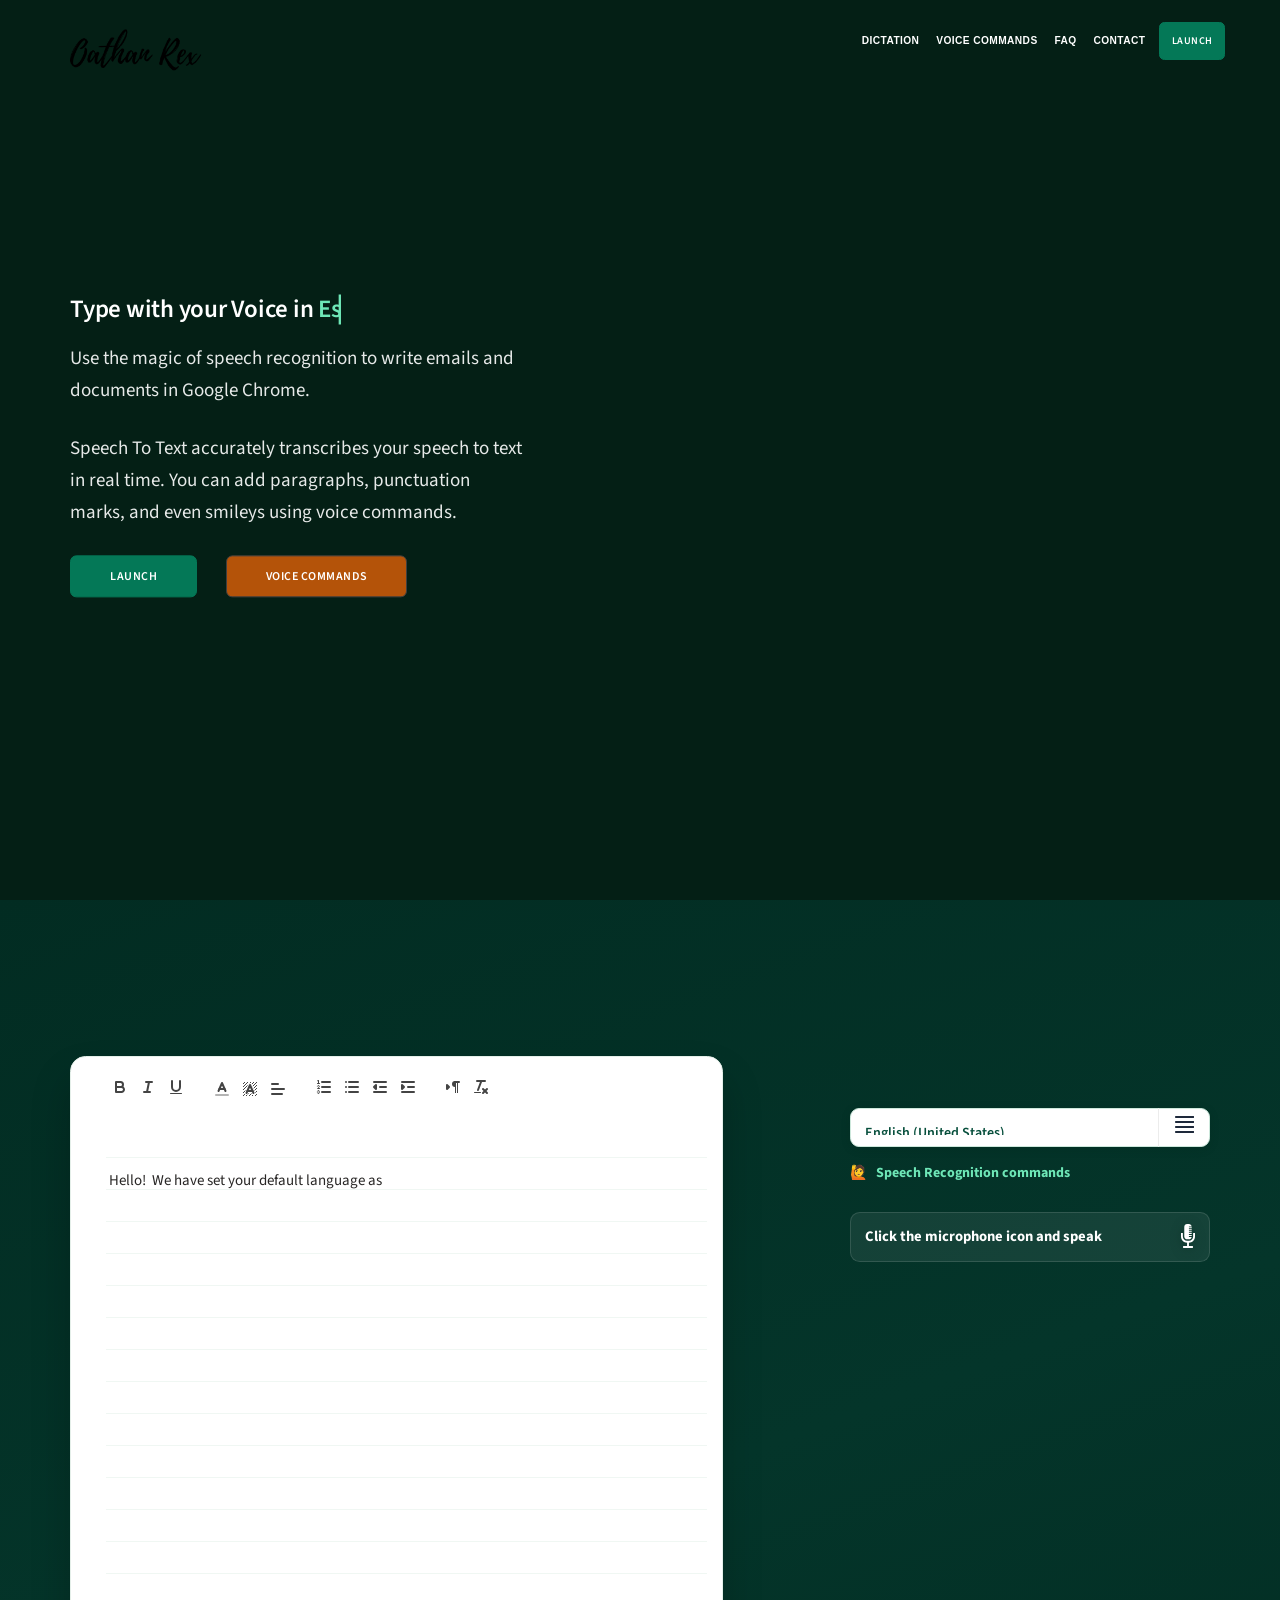
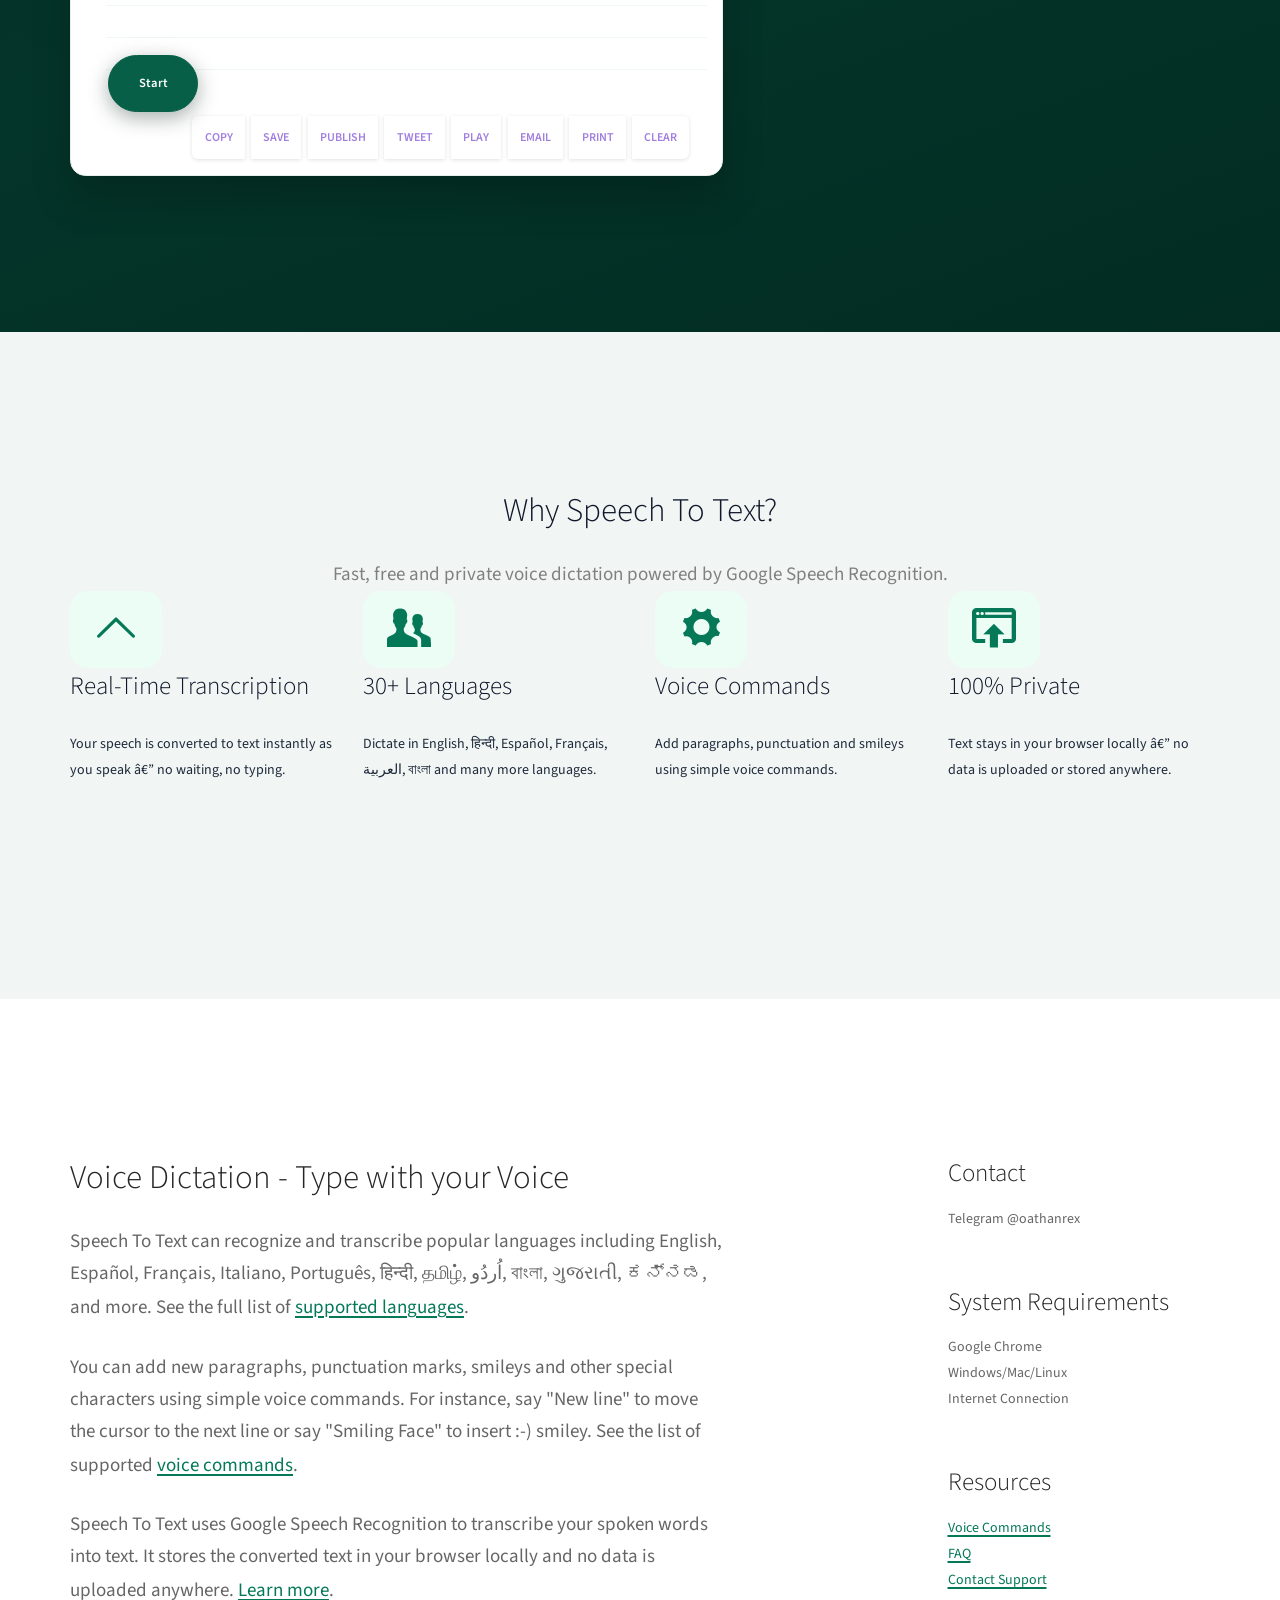
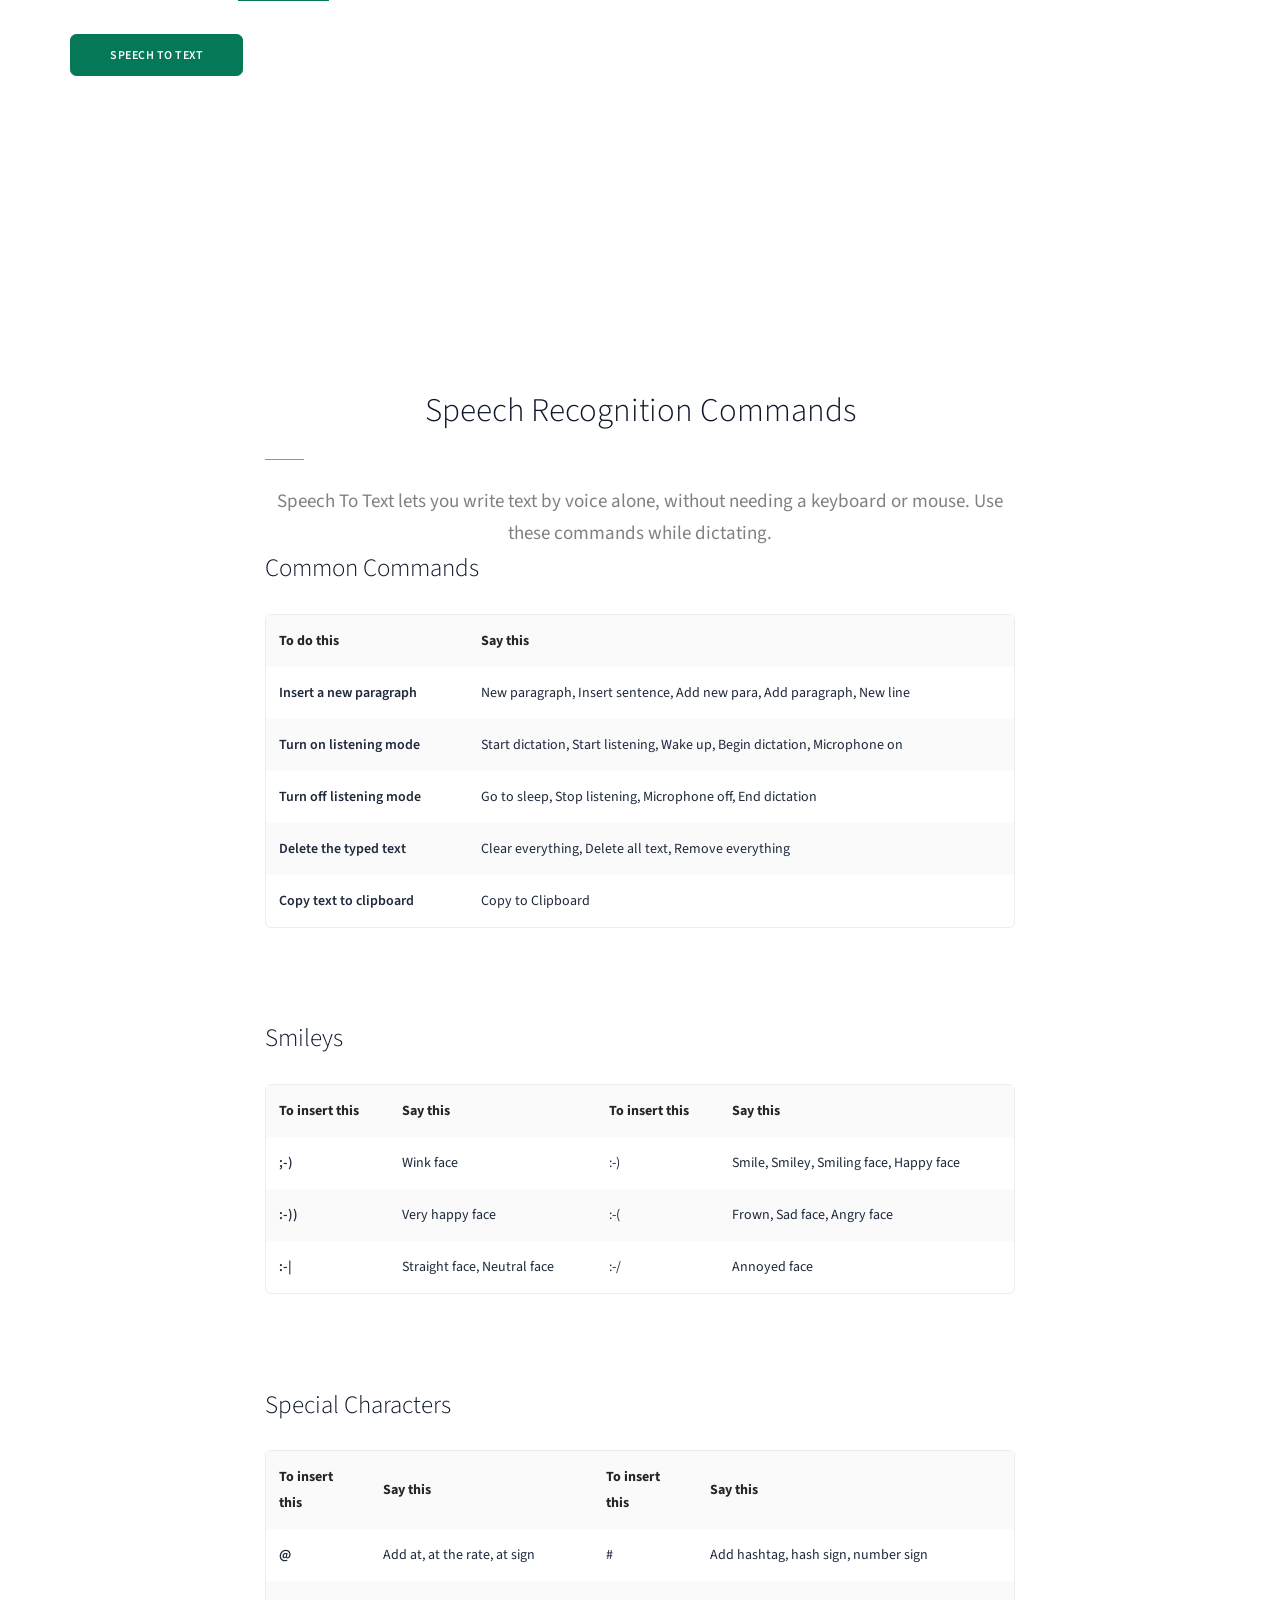
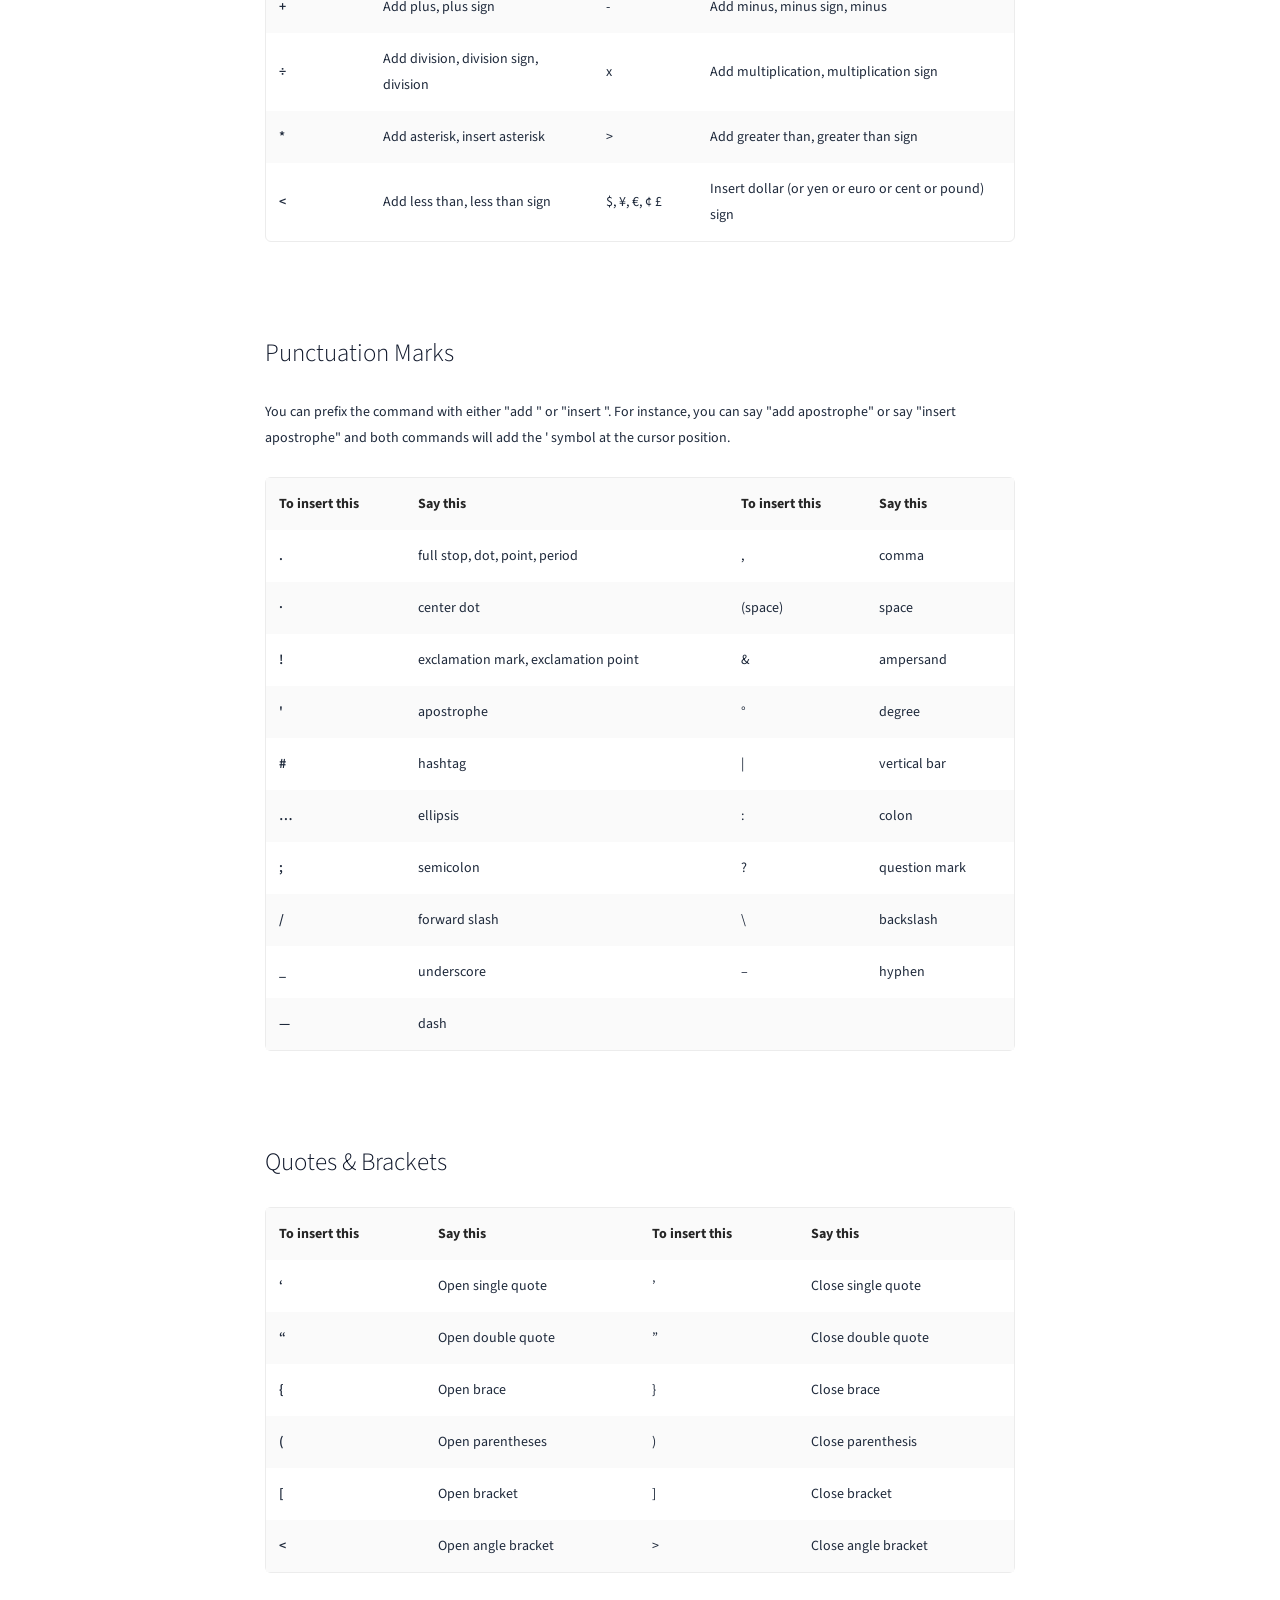
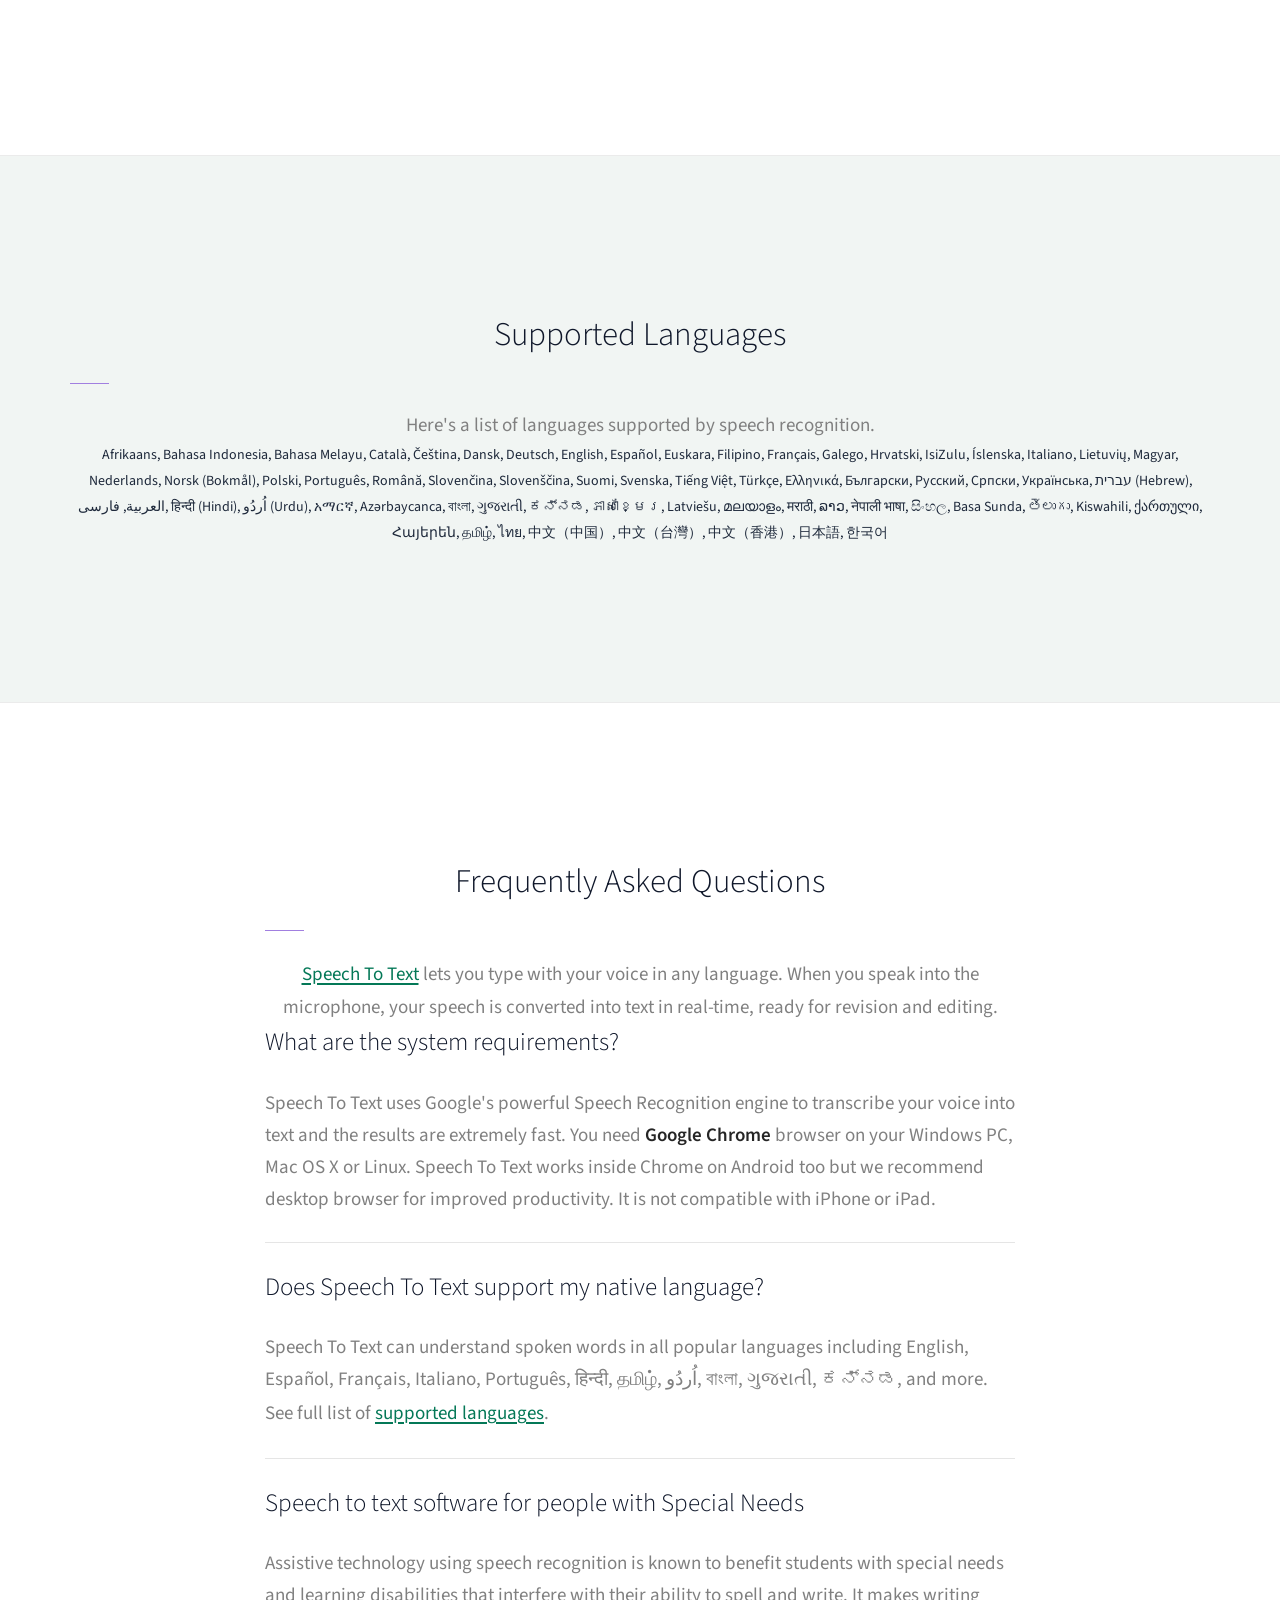
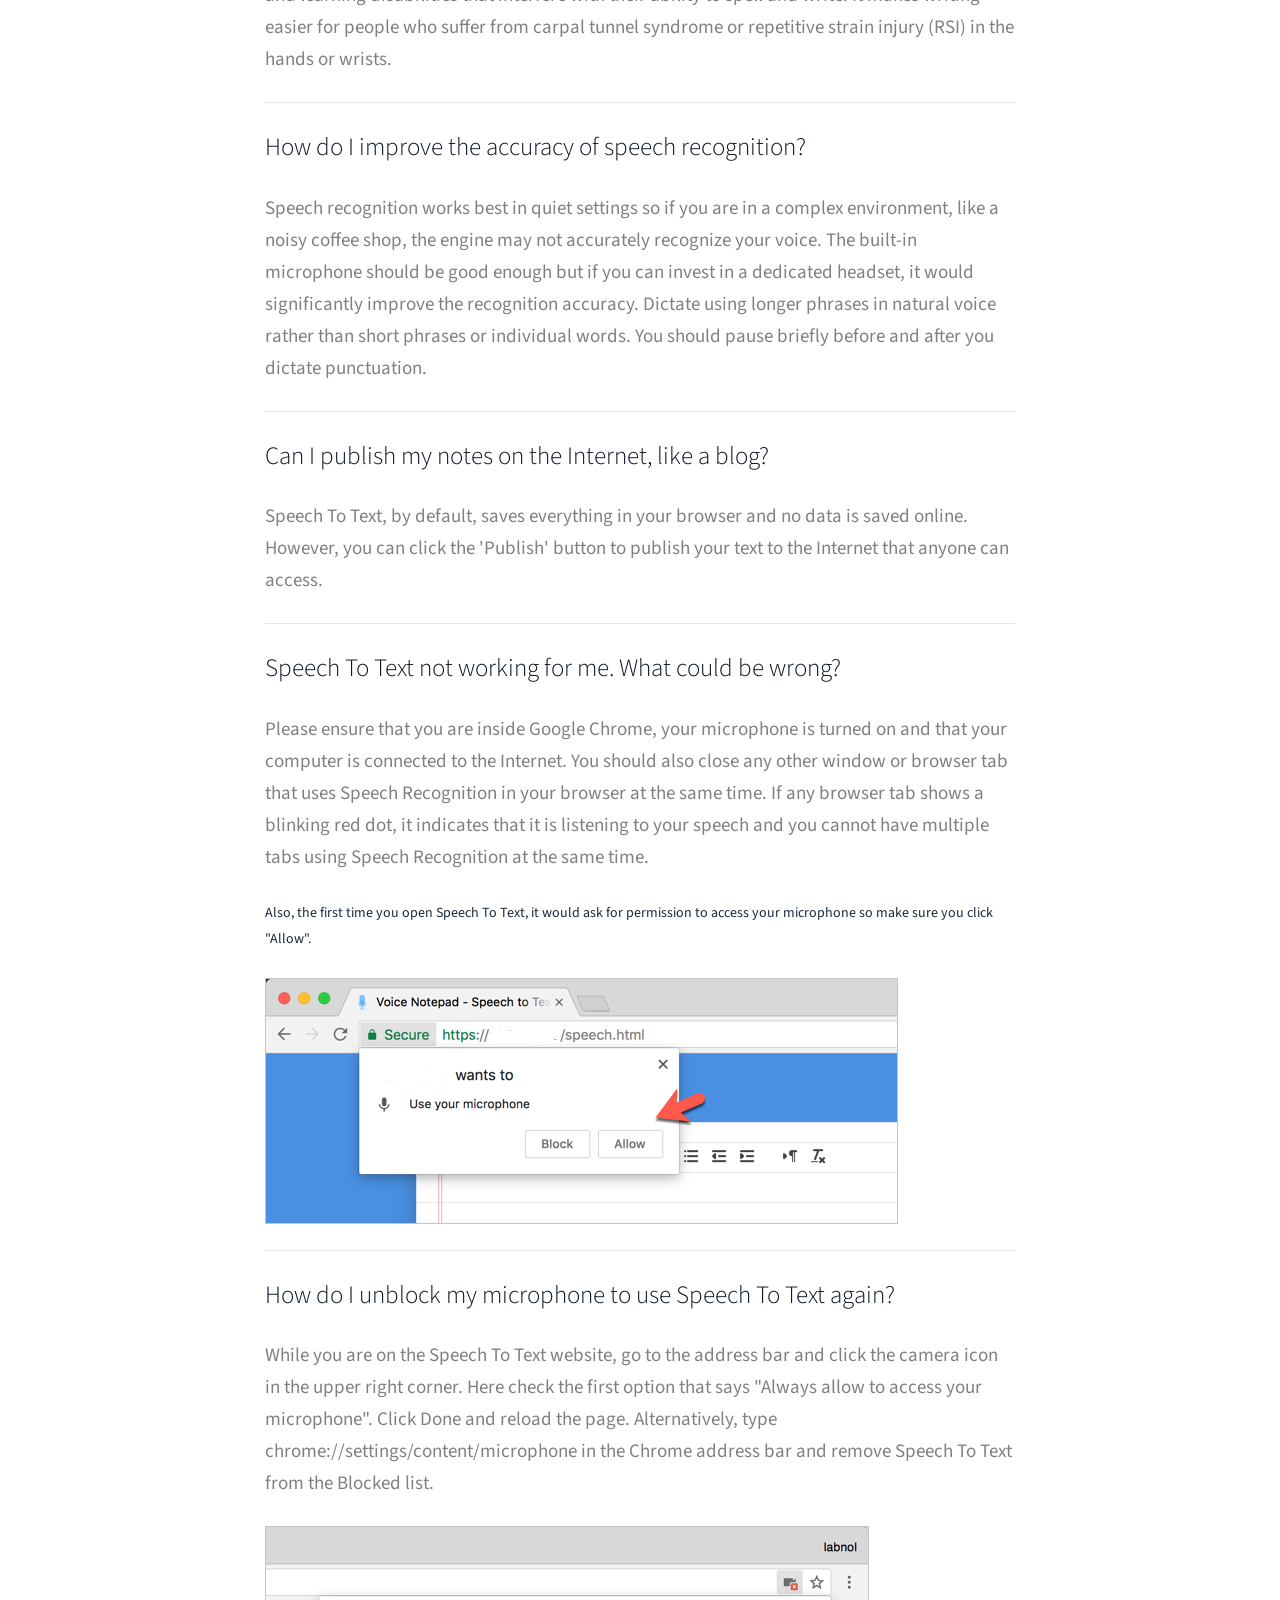
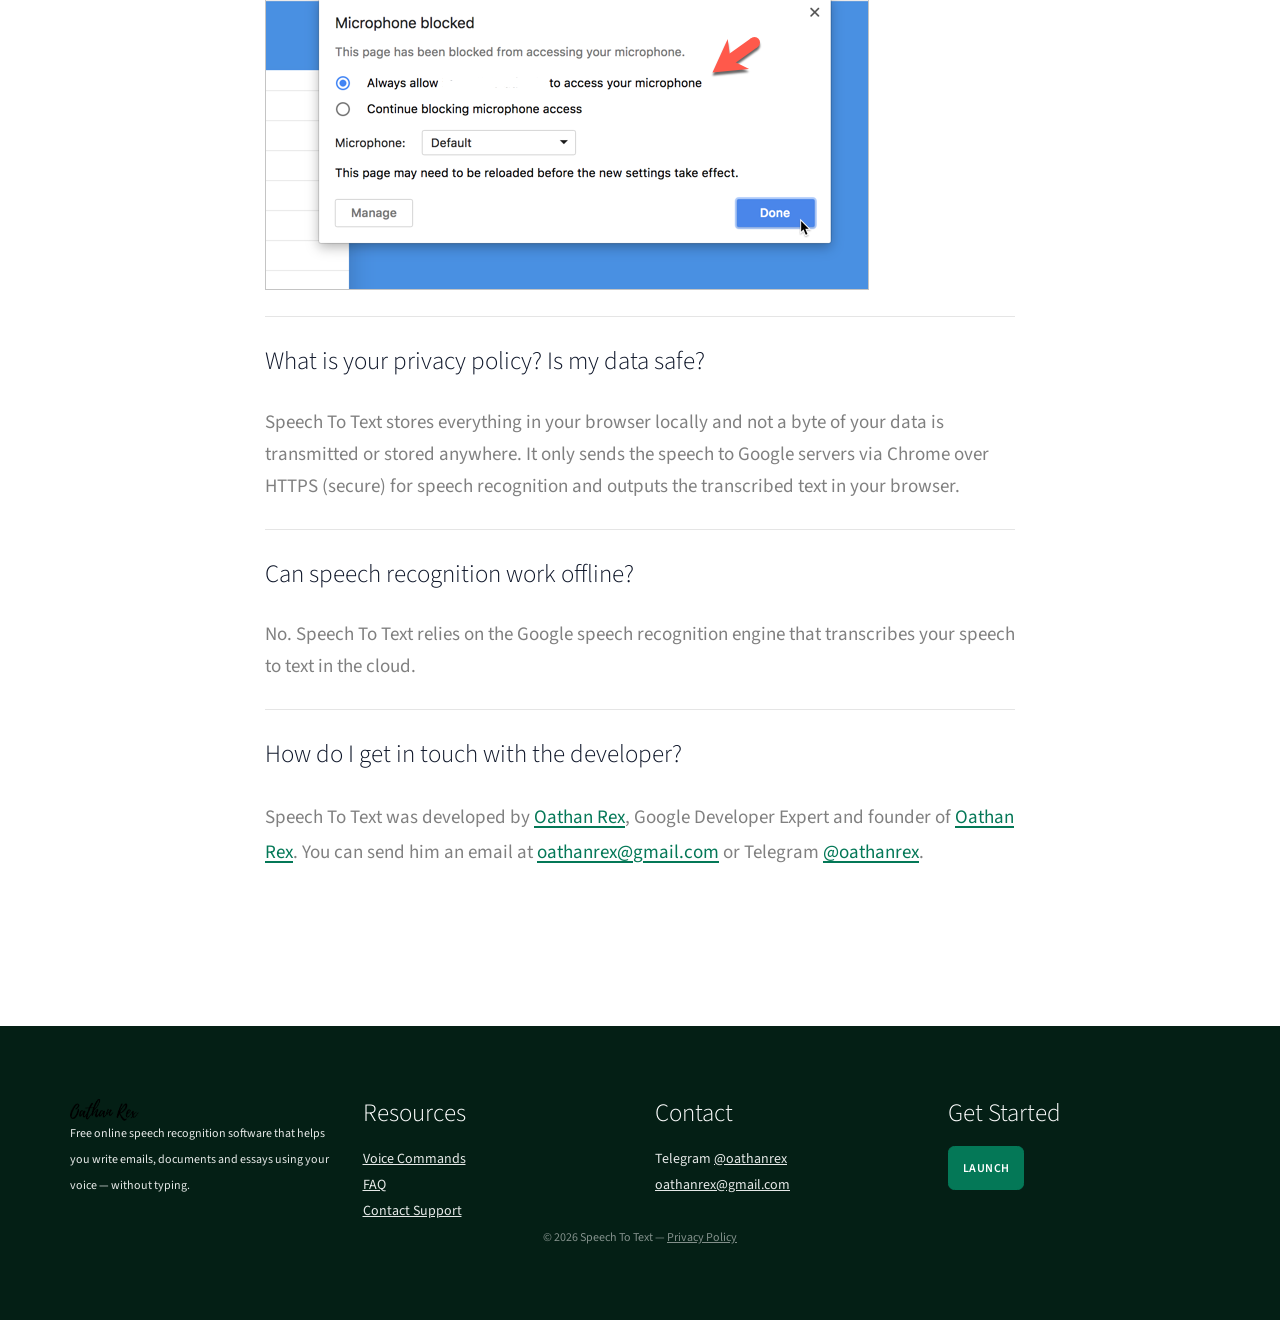
==== index.html @ 2b0fb1ea "Initial release: Voice Dictation - Speech to Text web app SEO-ready and Google AdSense friendly sing" ====
<!DOCTYPE html>
<html lang="en">
<head>
    <title>Voice Dictation - Online Speech Recognition</title>
    <meta name="description" content="Speech to Text is a free online speech recognition software that will help you write emails, documents and essays using your voice narration and without typing.">
    <meta charset="utf-8">
    <meta name="viewport" content="width=device-width,initial-scale=1">
    <meta property="og:url" content="index.html">
    <meta property="og:image" content="images/languages.jpg">
    <meta property="og:type" content="website">
    <meta name="twitter:image" content="images/languages.jpg">
    <meta name="twitter:url" content="index.html">
    <meta name="twitter:title" content="Voice Dictation - Type with your voice using Google Speech Recognition">
    <meta name="twitter:creator" content="@oathanrex">
    <meta name="robots" content="index, follow">
    <meta name="googlebot" content="index, follow">
    <meta property="og:site_name" content="Voice Dictation - Online Speech Recognition">
    <meta property="og:locale" content="en_US">
    <link rel="preconnect" href="https://fonts.googleapis.com">
    <link rel="preconnect" href="https://fonts.gstatic.com" crossorigin>
    <link rel="apple-touch-icon" sizes="57x57" href="apple-icon-57x57.png">
    <link rel="apple-touch-icon" sizes="60x60" href="apple-icon-60x60.png">
    <link rel="apple-touch-icon" sizes="72x72" href="apple-icon-72x72.png">
    <link rel="apple-touch-icon" sizes="76x76" href="apple-icon-76x76.png">
    <link rel="apple-touch-icon" sizes="114x114" href="apple-icon-114x114.png">
    <link rel="apple-touch-icon" sizes="120x120" href="apple-icon-120x120.png">
    <link rel="apple-touch-icon" sizes="144x144" href="apple-icon-144x144.png">
    <link rel="apple-touch-icon" sizes="152x152" href="apple-icon-152x152.png">
    <link rel="apple-touch-icon" sizes="180x180" href="apple-icon-180x180.png">
    <link rel="icon" type="image/png" sizes="192x192" href="android-icon-192x192.png">
    <link rel="icon" type="image/png" sizes="32x32" href="favicon-32x32.png">
    <link rel="icon" type="image/png" sizes="96x96" href="favicon-96x96.png">
    <link rel="icon" type="image/png" sizes="16x16" href="favicon-16x16.png">
    <link rel="manifest" href="manifest.json">
    <meta name="msapplication-TileColor" content="#047857">
    <meta name="msapplication-TileImage" content="ms-icon-144x144.png">
    <link rel="canonical" href="index.html">
    <script type="application/ld+json">
    {
      "@context": "https://schema.org",
      "@type": "WebApplication",
      "name": "Voice Dictation - Online Speech Recognition",
      "url": "https://YOUR-USERNAME.github.io/speech-to-text/",
      "description": "Free online speech recognition and voice typing tool that transcribes your speech to text in real time using Google Speech Recognition in Chrome.",
      "applicationCategory": "UtilitiesApplication",
      "operatingSystem": "Windows, macOS, Linux, Android",
      "browserRequirements": "Requires Google Chrome",
      "inLanguage": "en",
      "offers": { "@type": "Offer", "price": "0", "priceCurrency": "USD" },
      "featureList": "Speech to text, voice typing, dictation, punctuation by voice, 60+ languages, text to speech, publish notes, export to file",
      "author": { "@type": "Person", "name": "Oathan Rex" }
    }
    </script>
    <style>
        @-webkit-keyframes spin{0%{-webkit-transform:rotate(0deg);-ms-transform:rotate(0deg);transform:rotate(0deg)}to{-webkit-transform:rotate(360deg);-ms-transform:rotate(360deg);transform:rotate(360deg)}}@keyframes spin{0%{-webkit-transform:rotate(0deg);-ms-transform:rotate(0deg);transform:rotate(0deg)}to{-webkit-transform:rotate(360deg);-ms-transform:rotate(360deg);transform:rotate(360deg)}}#wait-wrapper{position:fixed;top:0;left:0;width:100%;height:100%;z-index:1000}#wait,#wait:after,#wait:before{border-radius:50%;border:3px solid transparent}#wait{display:block;width:150px;height:150px;margin:-75px 0 0 -75px;z-index:1001;position:relative;left:50%;top:50%;border-top-color:#047857;-webkit-animation:spin 2s linear infinite;animation:spin 2s linear infinite}#wait:after,#wait:before{content:"";position:absolute;top:5px;left:5px;right:5px;bottom:5px;border-top-color:#34D399;-webkit-animation:spin 3s linear infinite;animation:spin 3s linear infinite}#wait:after{top:15px;left:15px;right:15px;bottom:15px;border-top-color:#B45309;-webkit-animation:spin 1.5s linear infinite;animation:spin 1.5s linear infinite}#wait-wrapper .wait-section{position:fixed;top:0;width:51%;height:100%;background:#222;z-index:1000;-webkit-transform:translateX(0);-ms-transform:translateX(0);transform:translateX(0)}#wait-wrapper .wait-section.section-left{left:0}#wait-wrapper .wait-section.section-right{right:0}.loaded #wait-wrapper .wait-section.section-left,.loaded #wait-wrapper .wait-section.section-right{-webkit-transform:translateX(-100%);-ms-transform:translateX(-100%);transform:translateX(-100%);-webkit-transition:all .7s .3s cubic-bezier(.645,.045,.355,1);transition:all .7s .3s cubic-bezier(.645,.045,.355,1)}.loaded #wait-wrapper .wait-section.section-right{-webkit-transform:translateX(100%);-ms-transform:translateX(100%);transform:translateX(100%)}.loaded #wait{opacity:0;-webkit-transition:all .3s ease-out;transition:all .3s ease-out}.loaded #wait-wrapper{visibility:hidden;-webkit-transition:all .7s 1s ease-out;transition:all .7s 1s ease-out}
    </style>
    <style>
        .bar__module .menu-horizontal li a{font-size:.85em;font-weight:600;text-transform:uppercase;letter-spacing:.04em}
        @media all and (max-width:767px){.bar .row{text-align:center}.bar__module{display:inline-block;float:none}.bar .right{display:block;float:none;text-align:center}}
        .command-table td:first-child{font-weight:600}
    </style>

</head>

<body data-smooth-scroll-offset="77">
    <a class="skip-link" href="#main">Skip to main content</a>
    <div id="wait-wrapper">
        <div id="wait"></div>
        <div class="wait-section section-left"></div>
        <div class="wait-section section-right"></div>
    </div>
    <a id="start" aria-hidden="true"></a>
    <header class="nav-container">
        <nav class="bar bar-3 bar--absolute bar--transparent" data-fixed-at="200" aria-label="Main">
            <div class="container">
                <div class="row">
                    <div class="col-md-2">
                        <div class="bar__module">
                            <a href="#start"><img class="logo logo-dark" alt="Voice Dictation" src="images/logo.png"> <img class="logo logo-light" alt="Speech Recognition Software" src="images/logo.png"></a>
                        </div>
                    </div>
                    <div class="right">
                        <div class="bar__module">
                            <ul class="menu-horizontal">
                                <li><a class="inner-link" href="#app">Dictation</a></li>
                                <li><a class="inner-link" href="#commands">Voice Commands</a></li>
                                <li><a class="inner-link" href="#faq">FAQ</a></li>
                                <li><a class="inner-link" href="#contact">Contact</a></li>
                            </ul>
                        </div>
                        <div class="bar__module">
                            <a class="btn btn--sm btn--primary type--uppercase inner-link" href="#app"><span class="btn__text">Launch</span></a>
                        </div>
                    </div>
                </div>
            </div>
        </nav>
    </header>
    <main id="main" class="main-container">
        <section class="cover height-100 bg--dark switchable" id="home">
            <div class="container pos-vertical-center">
                <div class="row">
                    <div class="col-md-5 col-sm-7 col-xs-12">
                        <div class="switchable__text">
                            <h1 class="h3">Type with your Voice in <span class="inline-block typed-text typed-text--cursor color--primary" data-typed-strings="Türkçe,Español,English,हिंदी,Italiano,Deutsch,Français,Nederlands,Português,বাংলা,తెలుగు,मराठी,தமிழ்,ગુજરાતી,ಕನ್ನಡ,മലയാളം,ਪੰਜਾਬੀ,اُردُو‎,Suomi,Dansk,Svenska,Español,Magyarország,Česko,日本語,ไทย,Indonesia,Türkçe,العَرَبِيَّة‎,Polski,Русский">any language</span></h1>
                            <p class="lead">Use the magic of speech recognition to write emails and documents in Google Chrome.</p>
                            <p class="lead">Speech To Text accurately transcribes your speech to text in real time. You can add paragraphs, punctuation marks, and even smileys using voice commands.</p>
                            <a class="btn btn--primary type--uppercase inner-link" href="#app"><span class="btn__text">Launch</span></a>
                            <a class="btn btn--primary-2 type--uppercase inner-link" href="#commands"><span class="btn__text">Voice Commands</span></a>
                        </div>
                    </div>
                    <div class="col-md-6 col-sm-4 col-xs-12">
                        <div class="video-cover border--round box-shadow-wide">
                            <div class="background-image-holder"><img alt="Languages supported by Speech To Text dictation" src="images/languages.jpg"></div>
                        </div>
                    </div>
                </div>
            </div>
        </section>
        <section class="switchable switchable--switch bg--primary space--md" id="app">
            <div class="container">
                <div class="row" id="dictation">
                    <div class="col-lg-offset-1 col-lg-4 col-md-4 col-sm-4 col-xs-12">
                        <div class="input-select chrome langdd mt--2">
                            <select name="lang" id="lang" aria-label="Choose your language" onchange="dictation('lang')">
                                <option value selected="selected" disabled="disabled">Choose your Language</option>
                            </select>
                        </div>
                        <div class="commands"></div>
                        <div class="text-block mt--1">
                            <p class="log"><span aria-live="polite">Click the microphone icon and speak</span> <img src="images/mic.svg" alt="Microphone listening indicator" class="bars"></p>
                        </div>
                        <div class="text-block mt--2 teaser hidden-xs"></div>
                    </div>
                    <div class="col-lg-7 col-md-8 col-sm-8 col-xs-12">
                        <div class="notepad">
                            <div id="toolbar" class="hidden-xs"><span class="ql-formats"><button type="button" class="ql-bold" aria-label="Bold"></button> <button type="button" class="ql-italic" aria-label="Italic"></button> <button type="button" class="ql-underline" aria-label="Underline"></button> </span><span class="ql-formats"><select class="ql-color" aria-label="Text colour"></select> <select class="ql-background" aria-label="Background colour"></select> <select class="ql-align" aria-label="Text alignment"></select> </span>
                                <span class="ql-formats hidden-xs">
                                    <button type="button" class="ql-list" value="ordered" aria-label="Numbered list"></button>
                                    <button type="button" class="ql-list" value="bullet" aria-label="Bulleted list"></button>
                                    <button type="button" class="ql-indent" value="-1" aria-label="Decrease indent"></button>
                                    <button type="button" class="ql-indent" value="+1" aria-label="Increase indent"></button>
                                    </span><span class="ql-formats"><button type="button" class="ql-direction" value="rtl" aria-label="Right to left text direction"></button> <button type="button" class="ql-clean" aria-label="Clear formatting"></button></span></div>
                            <div id="speech"></div>
                            <div class="action-buttons">
                                <div class="left chrome"><a href="#" class="btn-mic btn btn--primary-1"><span class="btn__text listen">Start</span><div class="loading-indicator hide"></div></a></div>
                                <div class="right btn-group"><a data-tooltip="Copy text to Clipboard" href="#" class="btn btn--sm btn--primary btn-clipboard"><span class="btn__text btn__copy">Copy</span> </a><a data-tooltip="Download File as Plain Text" href="#" onclick="dictation('save');return false;"
                                    class="btn btn--sm btn-save btn--primary"><span class="btn__text">Save</span> </a>
                                    <a data-tooltip="Publish your note online" href="#" onclick="dictation('gist');return false;" class="btn btn--sm btn-save btn--primary"><span class="btn__text">Publish</span> </a><a data-tooltip="Share on Twitter" target="_blank" rel="noopener noreferrer" href="https://twitter.com/intent/tweet?related=OathanRex&amp;text=I%20%e2%9d%a4%20oatanrex.github.io%20for%20voice%20typing&amp;via=oathanrex&amp;url=https://oathanrex.blogspot.com"
                                    class="btn btn--sm btn-save btn--primary"><span class="btn__text">Tweet</span> </a>
                                    <a data-tooltip="Text to Speech" href="#" onclick="dictation('play');return false;" class="btn btn--sm btn--primary btn-tts-parent"><span class="btn__text">Play</span> </a><a data-tooltip="Email This" target="_blank" rel="noopener noreferrer" href="mailto:?body=" onclick="dictation('mail')" class="btn btn--sm btn-clear btn--primary btn-mail"><span class="btn__text">Email</span> </a>
                                    <a data-tooltip="Save as PDF, or Print" href="#" onclick="dictation('print');return false;" class="btn btn--sm btn-clear btn--primary"><span class="btn__text">Print</span> </a><a data-tooltip="Clear Dictation Notepad" href="#" onclick="dictation('clear');return false;" class="btn btn--sm btn-clear btn--primary"><span class="btn__text">Clear</span></a></div>
                            </div>
                        </div>
                    </div>
                </div>
            </div>
        </section>
        <section class="space--md bg--secondary" id="features">
            <div class="container">
                <div class="row">
                    <div class="col-sm-12 text-center">
                        <h2>Why Speech To Text?</h2>
                        <p class="lead">Fast, free and private voice dictation powered by Google Speech Recognition.</p>
                    </div>
                </div>
                <div class="row">
                    <div class="col-md-3 col-sm-6">
                        <div class="feature feature-1">
                            <i aria-hidden="true" class="icon stack-up-open-big"></i>
                            <h3>Real-Time Transcription</h3>
                            <p>Your speech is converted to text instantly as you speak â€” no waiting, no typing.</p>
                        </div>
                    </div>
                    <div class="col-md-3 col-sm-6">
                        <div class="feature feature-1">
                            <i aria-hidden="true" class="icon stack-users"></i>
                            <h3>30+ Languages</h3>
                            <p>Dictate in English, हिन्दी, Español, Français, العربية, বাংলা and many more languages.</p>
                        </div>
                    </div>
                    <div class="col-md-3 col-sm-6">
                        <div class="feature feature-1">
                            <i aria-hidden="true" class="icon stack-cog"></i>
                            <h3>Voice Commands</h3>
                            <p>Add paragraphs, punctuation and smileys using simple voice commands.</p>
                        </div>
                    </div>
                    <div class="col-md-3 col-sm-6">
                        <div class="feature feature-1">
                            <i aria-hidden="true" class="icon stack-publish"></i>
                            <h3>100% Private</h3>
                            <p>Text stays in your browser locally â€” no data is uploaded or stored anywhere.</p>
                        </div>
                    </div>
                </div>
            </div>
        </section>
        <section class="switchable bg--white space--md" id="about">
            <div class="container">
                <div class="row">
                    <div class="col-sm-8 col-md-7">
                        <h2>Voice Dictation - Type with your Voice</h2>
                        <p class="lead">Speech To Text can recognize and transcribe popular languages including English, Español, Français, Italiano, Português, हिन्दी, தமிழ், اُردُو, বাংলা, ગુજરાતી, ಕನ್ನಡ, and more. See the full list of <a class="inner-link" href="#languages">supported languages</a>.</p>
                        <p class="lead">You can add new paragraphs, punctuation marks, smileys and other special characters using simple voice commands. For instance, say "New line" to move the cursor to the next line or say "Smiling Face" to insert :-) smiley. See the list of supported <a class="inner-link" href="#commands">voice commands</a>.</p>
                        <p class="lead">Speech To Text uses Google Speech Recognition to transcribe your spoken words into text. It stores the converted text in your browser locally and no data is uploaded anywhere. <a class="inner-link" href="#faq">Learn more</a>.</p>
                        <p><a class="btn btn--primary type--uppercase inner-link" href="#app"><span class="btn__text">Speech to Text</span></a></p>
                    </div>
                    <div class="col-sm-4 col-md-3">
                        <div class="text-block">
                            <h3>Contact</h3>
                            <p>Telegram @oathanrex</p>
                        </div>
                        <div class="text-block">
                            <h3>System Requirements</h3>
                            <p>Google Chrome
                                <br>Windows/Mac/Linux
                                <br>Internet Connection</p>
                        </div>
                        <div class="text-block">
                            <h3>Resources</h3>
                            <p><a class="inner-link" href="#commands">Voice Commands</a>
                                <br><a class="inner-link" href="#faq">FAQ</a>
                                <br><a target="_blank" rel="noopener noreferrer" href="https://t.me/oathanrex">Contact Support</a></p>
                        </div>
                    </div>
                </div>
            </div>
        </section>
        <section class="space--md" id="commands">
            <div class="container">
                <div class="row">
                    <div class="col-sm-10 col-sm-offset-1 col-md-8 col-md-offset-2">
                        <div class="text-center">
                            <h2>Speech Recognition Commands</h2>
                            <hr class="short">
                            <p class="lead">Speech To Text lets you write text by voice alone, without needing a keyboard or mouse. Use these commands while dictating.</p>
                        </div>
                        <h3>Common Commands</h3>
                        <table class="border--round table--alternate-row command-table">
                            <thead>
                                <tr>
                                    <th scope="col">To do this</th>
                                    <th scope="col">Say this</th>
                                </tr>
                            </thead>
                            <tbody>
                                <tr>
                                    <td>Insert a new paragraph</td>
                                    <td>New paragraph, Insert sentence, Add new para, Add paragraph, New line</td>
                                </tr>
                                <tr>
                                    <td>Turn on listening mode</td>
                                    <td>Start dictation, Start listening, Wake up, Begin dictation, Microphone on</td>
                                </tr>
                                <tr>
                                    <td>Turn off listening mode</td>
                                    <td>Go to sleep, Stop listening, Microphone off, End dictation</td>
                                </tr>
                                <tr>
                                    <td>Delete the typed text</td>
                                    <td>Clear everything, Delete all text, Remove everything</td>
                                </tr>
                                <tr>
                                    <td>Copy text to clipboard</td>
                                    <td>Copy to Clipboard</td>
                                </tr>
                            </tbody>
                        </table>
                        <h3 class="mt--2">Smileys</h3>
                        <table class="border--round table--alternate-row command-table">
                            <thead>
                                <tr>
                                    <th scope="col">To insert this</th>
                                    <th scope="col">Say this</th>
                                    <th scope="col">To insert this</th>
                                    <th scope="col">Say this</th>
                                </tr>
                            </thead>
                            <tbody>
                                <tr>
                                    <td>;-)</td>
                                    <td>Wink face</td>
                                    <td>:-)</td>
                                    <td>Smile, Smiley, Smiling face, Happy face</td>
                                </tr>
                                <tr>
                                    <td>:-))</td>
                                    <td>Very happy face</td>
                                    <td>:-(</td>
                                    <td>Frown, Sad face, Angry face</td>
                                </tr>
                                <tr>
                                    <td>:-|</td>
                                    <td>Straight face, Neutral face</td>
                                    <td>:-/</td>
                                    <td>Annoyed face</td>
                                </tr>
                            </tbody>
                        </table>
                        <h3 class="mt--2">Special Characters</h3>
                        <table class="border--round table--alternate-row command-table">
                            <thead>
                                <tr>
                                    <th scope="col">To insert this</th>
                                    <th scope="col">Say this</th>
                                    <th scope="col">To insert this</th>
                                    <th scope="col">Say this</th>
                                </tr>
                            </thead>
                            <tbody>
                                <tr>
                                    <td>@</td>
                                    <td>Add at, at the rate, at sign</td>
                                    <td>#</td>
                                    <td>Add hashtag, hash sign, number sign</td>
                                </tr>
                                <tr>
                                    <td>+</td>
                                    <td>Add plus, plus sign</td>
                                    <td>-</td>
                                    <td>Add minus, minus sign, minus</td>
                                </tr>
                                <tr>
                                    <td>÷</td>
                                    <td>Add division, division sign, division</td>
                                    <td>x</td>
                                    <td>Add multiplication, multiplication sign</td>
                                </tr>
                                <tr>
                                    <td>*</td>
                                    <td>Add asterisk, insert asterisk</td>
                                    <td>&gt;</td>
                                    <td>Add greater than, greater than sign</td>
                                </tr>
                                <tr>
                                    <td>&lt;</td>
                                    <td>Add less than, less than sign</td>
                                    <td>$, &yen;, &euro;, &cent; &pound;</td>
                                    <td>Insert dollar (or yen or euro or cent or pound) sign</td>
                                </tr>
                            </tbody>
                        </table>
                        <h3 class="mt--2">Punctuation Marks</h3>
                        <p>You can prefix the command with either "add " or "insert ". For instance, you can say "add apostrophe" or say "insert apostrophe" and both commands will add the &apos; symbol at the cursor position.</p>
                        <table class="border--round table--alternate-row command-table">
                            <thead>
                                <tr>
                                    <th scope="col">To insert this</th>
                                    <th scope="col">Say this</th>
                                    <th scope="col">To insert this</th>
                                    <th scope="col">Say this</th>
                                </tr>
                            </thead>
                            <tbody>
                                <tr>
                                    <td>.</td>
                                    <td>full stop, dot, point, period</td>
                                    <td>,</td>
                                    <td>comma</td>
                                </tr>
                                <tr>
                                    <td>&middot;</td>
                                    <td>center dot</td>
                                    <td>(space)</td>
                                    <td>space</td>
                                </tr>
                                <tr>
                                    <td>!</td>
                                    <td>exclamation mark, exclamation point</td>
                                    <td>&amp;</td>
                                    <td>ampersand</td>
                                </tr>
                                <tr>
                                    <td>&apos;</td>
                                    <td>apostrophe</td>
                                    <td>&deg;</td>
                                    <td>degree</td>
                                </tr>
                                <tr>
                                    <td>#</td>
                                    <td>hashtag</td>
                                    <td>|</td>
                                    <td>vertical bar</td>
                                </tr>
                                <tr>
                                    <td>&hellip;</td>
                                    <td>ellipsis</td>
                                    <td>:</td>
                                    <td>colon</td>
                                </tr>
                                <tr>
                                    <td>;</td>
                                    <td>semicolon</td>
                                    <td>?</td>
                                    <td>question mark</td>
                                </tr>
                                <tr>
                                    <td>/</td>
                                    <td>forward slash</td>
                                    <td>\</td>
                                    <td>backslash</td>
                                </tr>
                                <tr>
                                    <td>_</td>
                                    <td>underscore</td>
                                    <td>&ndash;</td>
                                    <td>hyphen</td>
                                </tr>
                                <tr>
                                    <td>&mdash;</td>
                                    <td>dash</td>
                                    <td>&nbsp;</td>
                                    <td>&nbsp;</td>
                                </tr>
                            </tbody>
                        </table>
                        <h3 class="mt--2">Quotes &amp; Brackets</h3>
                        <table class="border--round table--alternate-row command-table">
                            <thead>
                                <tr>
                                    <th scope="col">To insert this</th>
                                    <th scope="col">Say this</th>
                                    <th scope="col">To insert this</th>
                                    <th scope="col">Say this</th>
                                </tr>
                            </thead>
                            <tbody>
                                <tr>
                                    <td>&lsquo;</td>
                                    <td>Open single quote</td>
                                    <td>&rsquo;</td>
                                    <td>Close single quote</td>
                                </tr>
                                <tr>
                                    <td>&ldquo;</td>
                                    <td>Open double quote</td>
                                    <td>&rdquo;</td>
                                    <td>Close double quote</td>
                                </tr>
                                <tr>
                                    <td>{</td>
                                    <td>Open brace</td>
                                    <td>}</td>
                                    <td>Close brace</td>
                                </tr>
                                <tr>
                                    <td>(</td>
                                    <td>Open parentheses</td>
                                    <td>)</td>
                                    <td>Close parenthesis</td>
                                </tr>
                                <tr>
                                    <td>[</td>
                                    <td>Open bracket</td>
                                    <td>]</td>
                                    <td>Close bracket</td>
                                </tr>
                                <tr>
                                    <td>&lt;</td>
                                    <td>Open angle bracket</td>
                                    <td>&gt;</td>
                                    <td>Close angle bracket</td>
                                </tr>
                            </tbody>
                        </table>
                    </div>
                </div>
            </div>
        </section>
        <section class="space--md bg--secondary" id="languages">
            <div class="container">
                <div class="row">
                    <div class="col-sm-12 text-center">
                        <h2>Supported Languages</h2>
                        <hr class="short">
                        <p class="lead">Here's a list of languages supported by speech recognition.</p>
                    </div>
                </div>
                <div class="row">
                    <div class="col-sm-12">
                        <p class="text-center">Afrikaans, Bahasa Indonesia, Bahasa Melayu, Català, Čeština, Dansk, Deutsch, English, Español, Euskara, Filipino, Français, Galego, Hrvatski, IsiZulu, Íslenska, Italiano, Lietuvių, Magyar, Nederlands, Norsk (Bokmål), Polski, Português, Română, Slovenčina, Slovenščina, Suomi, Svenska, Tiếng Việt, Türkçe, Ελληνικά, Български, Русский, Српски, Українська, עברית (Hebrew), العربية, فارسی, हिन्दी (Hindi), اُردُو (Urdu), አማርኛ, Azərbaycanca, বাংলা, ગુજરાતી, ಕನ್ನಡ, ភាសាខ្មែរ, Latviešu, മലയാളം, मराठी, ລາວ, नेपाली भाषा, සිංහල, Basa Sunda, తెలుగు, Kiswahili, ქართული, Հայերեն, தமிழ், ไทย, 中文（中国）, 中文（台灣）, 中文（香港）, 日本語, 한국어</p>
                    </div>
                </div>
            </div>
        </section>
        <section class="space--md" id="faq">
            <div class="container">
                <div class="row">
                    <div class="col-sm-10 col-sm-offset-1 col-md-8 col-md-offset-2">
                        <div class="text-center">
                            <h2>Frequently Asked Questions</h2>
                            <hr class="short">
                            <p class="lead"><a class="inner-link" href="#start">Speech To Text</a> lets you type with your voice in any language. When you speak into the microphone, your speech is converted into text in real-time, ready for revision and editing.</p>
                        </div>
                        <ul class="results-list">
                            <li>
                                <h3>What are the system requirements?</h3>
                                <p class="lead">Speech To Text uses Google's powerful Speech Recognition engine to transcribe your voice into text and the results are extremely fast. You need <strong>Google Chrome</strong> browser on your Windows PC, Mac OS X or Linux. Speech To Text works inside Chrome on Android too but we recommend desktop browser for improved productivity. It is not compatible with iPhone or iPad.</p>
                            </li>
                            <li>
                                <h3>Does Speech To Text support my native language?</h3>
                                <p class="lead">Speech To Text can understand spoken words in all popular languages including English, Español, Français, Italiano, Português, हिन्दी, தமிழ், اُردُو, বাংলা, ગુજરાતી, ಕನ್ನಡ, and more. See full list of <a class="inner-link" href="#languages">supported languages</a>.</p>
                            </li>
                            <li>
                                <h3>Speech to text software for people with Special Needs</h3>
                                <p class="lead">Assistive technology using speech recognition is known to benefit students with special needs and learning disabilities that interfere with their ability to spell and write. It makes writing easier for people who suffer from carpal tunnel syndrome or repetitive strain injury (RSI) in the hands or wrists.</p>
                            </li>
                            <li>
                                <h3>How do I improve the accuracy of speech recognition?</h3>
                                <p class="lead">Speech recognition works best in quiet settings so if you are in a complex environment, like a noisy coffee shop, the engine may not accurately recognize your voice. The built-in microphone should be good enough but if you can invest in a dedicated headset, it would significantly improve the recognition accuracy. Dictate using longer phrases in natural voice rather than short phrases or individual words. You should pause briefly before and after you dictate punctuation.</p>
                            </li>
                            <li>
                                <h3>Can I publish my notes on the Internet, like a blog?</h3>
                                <p class="lead">Speech To Text, by default, saves everything in your browser and no data is saved online. However, you can click the 'Publish' button to publish your text to the Internet that anyone can access.</p>
                            </li>
                            <li>
                                <h3>Speech To Text not working for me. What could be wrong?</h3>
                                <p class="lead">Please ensure that you are inside Google Chrome, your microphone is turned on and that your computer is connected to the Internet. You should also close any other window or browser tab that uses Speech Recognition in your browser at the same time. If any browser tab shows a blinking red dot, it indicates that it is listening to your speech and you cannot have multiple tabs using Speech Recognition at the same time.</p>
                                <p>Also, the first time you open Speech To Text, it would ask for permission to access your microphone so make sure you click "Allow".</p><img src="images/allow-microphone-access.png" alt="Allow microphone access in Chrome" width="633" height="246">
                            </li>
                            <li id="mic">
                                <h3>How do I unblock my microphone to use Speech To Text again?</h3>
                                <p class="lead">While you are on the Speech To Text website, go to the address bar and click the camera icon in the upper right corner. Here check the first option that says "Always allow to access your microphone". Click Done and reload the page. Alternatively, type chrome://settings/content/microphone in the Chrome address bar and remove Speech To Text from the Blocked list.</p><img src="images/unblock-microphone.png" alt="Unblock microphone in Chrome settings" width="604" height="364">
                            </li>
                            <li>
                                <h3>What is your privacy policy? Is my data safe?</h3>
                                <p class="lead">Speech To Text stores everything in your browser locally and not a byte of your data is transmitted or stored anywhere. It only sends the speech to Google servers via Chrome over HTTPS (secure) for speech recognition and outputs the transcribed text in your browser.</p>
                            </li>
                            <li>
                                <h3>Can speech recognition work offline?</h3>
                                <p class="lead">No. Speech To Text relies on the Google speech recognition engine that transcribes your speech to text in the cloud.</p>
                            </li>
                            <li>
                                <h3>How do I get in touch with the developer?</h3>
                                <p class="lead">Speech To Text was developed by <a href="https://oathanrex.blogspot.com/p/about.html" target="_blank" rel="noopener noreferrer">Oathan Rex</a>, Google Developer Expert and founder of <a href="https://oathanrex.blogspot.com/" target="_blank" rel="noopener noreferrer">Oathan Rex</a>. You can send him an email at <a href="mailto:oathanrex@gmail.com">oathanrex@gmail.com</a> or Telegram <a href="https://t.me/oathanrex" target="_blank" rel="noopener noreferrer">@oathanrex</a>.</p>
                            </li>


                        </ul>
                    </div>
                </div>
            </div>
        </section>
    </main>
    <footer class="bg--dark space--sm" id="contact">
        <div class="container">
            <div class="row">
                <div class="col-sm-4 col-md-3">
                    <a href="#start"><img class="logo" alt="Voice Dictation" src="images/logo.png"></a>
                    <p class="type--fine-print">Free online speech recognition software that helps you write emails, documents and essays using your voice — without typing.</p>
                </div>
                <div class="col-sm-3 col-md-3">
                    <div class="text-block">
                        <h3>Resources</h3>
                        <p><a class="inner-link" href="#commands">Voice Commands</a>
                            <br><a class="inner-link" href="#faq">FAQ</a>
                            <br><a target="_blank" rel="noopener noreferrer" href="https://t.me/oathanrex">Contact Support</a></p>
                    </div>
                </div>
                <div class="col-sm-3 col-md-3">
                    <div class="text-block">
                        <h3>Contact</h3>
                        <p>Telegram <a target="_blank" rel="noopener noreferrer" href="https://t.me/oathanrex">@oathanrex</a>
                            <br><a href="mailto:oathanrex@gmail.com">oathanrex@gmail.com</a></p>
                    </div>
                </div>
                <div class="col-sm-2 col-md-3">
                    <div class="text-block">
                        <h3>Get Started</h3>
                        <a class="btn btn--sm btn--primary type--uppercase inner-link" href="#app"><span class="btn__text">Launch</span></a>
                    </div>
                </div>
            </div>
            <div class="footer__lower row">
                <div class="col-sm-12 text-center">
                    <span class="type--fine-print">&copy; <span class="update-year"></span> Speech To Text — <a href="privacy-policy.html" rel="noopener">Privacy Policy</a></span>
                </div>
            </div>
        </div>
    </footer>


    <div class="hidden">
        <div class="modal-instance"><a class="btn modal-trigger nochrome" href="#"><span class="btn__text">Google Chrome</span></a>
            <div class="modal-container">
                <div class="modal-content">
                    <div class="boxed boxed--lg text-center">
                        <h3>Google Chrome Required</h3>
                        <p class="lead">Please open inside <a href="https://www.google.com/chrome/" target="_blank" rel="noopener noreferrer">Google Chrome</a> to use speech recognition.</p><img src="images/chrome.jpg" alt="Google Chrome"></div>
                </div>
            </div>
        </div>
        <div class="modal-instance"><a class="btn modal-trigger nomic" href="#"><span class="btn__text">Allow Microphone</span></a>
            <div class="modal-container">
                <div class="modal-content">
                    <div class="boxed boxed--lg text-center">
                        <h3>Cannot Access Microphone</h3>
                        <p class="lead">Please follow <a class="inner-link" href="#mic">this guide</a> for instructions on how to unblock your microphone.</p><img src="images/unblock-microphone.png" alt="Unblock microphone in Chrome settings" width="604" height="364"></div>
                </div>
            </div>
        </div>
        <div class="modal-instance"><a class="btn modal-trigger gist" href="#"><span class="btn__text">Publish Online</span></a>
            <div class="modal-container">
                <div class="modal-content">
                    <div class="boxed boxed--lg text-center">
                        <p class="lead publishing">Speech to Text is now publishing your note online. Please wait..</p>
                        <p class="lead published hidden"></p>
                    </div>
                </div>
            </div>
        </div>
        <div class="modal-instance"><a class="btn modal-trigger tts" href="#"><span class="btn__text">Text to Speech</span></a>
            <div class="modal-container">
                <div class="modal-content">
                    <div class="boxed boxed--lg">
                        <p class="lead">Speed is the rate at which the selected voice will speak your transcribed text while the pitch governs how high or low the voice speaks.</p>
                        <div class="row">
                            <div class="col-xs-12 col-sm-4">
                                <label for="voiceselect">Voice:</label>
                                <div class="input-select">
                                    <select id="voiceselect" aria-label="Select voice for text to speech"></select>
                                </div>
                            </div>
                            <div class="col-xs-12 col-sm-4">
                                <label for="pitch">Pitch:</label>
                                <div class="input-number">
                                    <input type="number" name="pitch" id="pitch" placeholder="Pitch" value="10" min="1" max="20">
                                    <div class="input-number__controls"><span class="input-number__increase"><i aria-hidden="true" class="stack-up-open"></i> </span><span class="input-number__decrease"><i aria-hidden="true" class="stack-down-open"></i></span></div>
                                </div>
                            </div>
                            <div class="col-xs-12 col-sm-4">
                                <label for="rate">Speed:</label>
                                <div class="input-number">
                                    <input type="number" name="rate" id="rate" placeholder="rate" value="10" min="1" max="20">
                                    <div class="input-number__controls"><span class="input-number__increase"><i aria-hidden="true" class="stack-up-open"></i> </span><span class="input-number__decrease"><i aria-hidden="true" class="stack-down-open"></i></span></div>
                                </div>
                            </div>
                        </div>
                        <div class="row">
                            <div class="col-sm-12">
                                <p>
                                    <br><a class="btn btn--primary type--uppercase" href="#" onclick="dictation('tts');return false;"><span class="btn__text btn-tts">Speak </span></a>
                                    <a class="btn btn--primary-2 type--uppercase" href="#" onclick="dictation('reset');return false;"><span class="btn__text">Reset</span></a>
                                </p>
                            </div>
                        </div>
                    </div>
                </div>
            </div>
        </div>

    </div>
    <div class="hidden">
        <div class="modal-instance"><a class="btn modal-trigger btn-languages" href="#"><span class="btn__text">Languages</span></a>
            <div class="modal-container">
                <div class="modal-content">
                    <div class="boxed boxed--lg">
                        <h2>Languages</h2>
                        <hr class="short">
                        <p class="lead">Here's a list of languages supported by speech recognition.</p>
                        <p>Afrikaans, Bahasa Indonesia, Bahasa Melayu, Català, Čeština, Dansk, Deutsch, English, Español, Euskara, Filipino, Français, Galego, Hrvatski, IsiZulu, Íslenska, Italiano, Lietuvių, Magyar, Nederlands, Norsk (Bokmål), Polski, Português, Română, Slovenčina, Slovenščina, Suomi, Svenska, Tiếng Việt, Türkçe, Ελληνικά, Български, Русский, Српски, Українська, עברית (Hebrew), العربية, فارسی, हिन्दी (Hindi), اُردُو (Urdu), አማርኛ, Azərbaycanca, বাংলা, ગુજરાતી, ಕನ್ನಡ, ភាសាខ្មែរ, Latviešu, മലയാളം, मराठी, ລາວ, नेपाली भाषा, සිංහල, Basa Sunda, తెలుగు, Kiswahili, ქართული, Հայերեն, தமிழ், ไทย, 中文（中国）, 中文（台灣）, 中文（香港）, 日本語, 한국어</p>
                    </div>
                </div>
            </div>
        </div>
    </div><a class="back-to-top inner-link" href="#start" aria-label="Back to top" data-scroll-class="100vh:active"><i aria-hidden="true" class="stack-interface stack-up-open-big"></i></a>
    <link rel="stylesheet" href="css/1598275350397.css">
    <link rel="stylesheet" href="css/custom.css">
    <link href="https://fonts.googleapis.com/css?family=Source+Sans+Pro:300,400,400i,600,700" rel="stylesheet" type="text/css">
    <link href="cdn.quilljs.com/1.3.7/quill.snow.css" rel="stylesheet">
    <script src="cdn.quilljs.com/1.3.7/quill.min.js"></script>
    <script src="js/1598275350397.js"></script>

</body>
</html>
---- css/1598275350397.css ----
@font-face{font-family:Socicon;src:url(../fonts/socicon21b8.eot?a93r5t);src:url(../fonts/socicon21b8.eot?a93r5t#iefix) format('embedded-opentype'),url(../fonts/socicon21b8.ttf?a93r5t) format('truetype'),url(../fonts/socicon21b8.woff?a93r5t) format('woff'),url(../fonts/socicon21b8.svg?a93r5t#Socicon) format('svg');font-weight:400;font-style:normal}[class*=" socicon-"],[class^=socicon-]{font-family:Socicon!important;speak:none;font-style:normal;font-weight:400;font-variant:normal;text-transform:none;line-height:1;-webkit-font-smoothing:antialiased;-moz-osx-font-smoothing:grayscale}.socicon-gamewisp:before{content:"\e905"}.socicon-bloglovin:before{content:"\e904"}.socicon-tunein:before{content:"\e903"}.socicon-gamejolt:before{content:"\e901"}.socicon-trello:before{content:"\e902"}.socicon-spreadshirt:before{content:"\e900"}.socicon-500px:before{content:"\e000"}.socicon-8tracks:before{content:"\e001"}.socicon-airbnb:before{content:"\e002"}.socicon-alliance:before{content:"\e003"}.socicon-amazon:before{content:"\e004"}.socicon-amplement:before{content:"\e005"}.socicon-android:before{content:"\e006"}.socicon-angellist:before{content:"\e007"}.socicon-apple:before{content:"\e008"}.socicon-appnet:before{content:"\e009"}.socicon-baidu:before{content:"\e00a"}.socicon-bandcamp:before{content:"\e00b"}.socicon-battlenet:before{content:"\e00c"}.socicon-beam:before{content:"\e00d"}.socicon-bebee:before{content:"\e00e"}.socicon-bebo:before{content:"\e00f"}.socicon-behance:before{content:"\e010"}.socicon-blizzard:before{content:"\e011"}.socicon-blogger:before{content:"\e012"}.socicon-buffer:before{content:"\e013"}.socicon-chrome:before{content:"\e014"}.socicon-coderwall:before{content:"\e015"}.socicon-curse:before{content:"\e016"}.socicon-dailymotion:before{content:"\e017"}.socicon-deezer:before{content:"\e018"}.socicon-delicious:before{content:"\e019"}.socicon-deviantart:before{content:"\e01a"}.socicon-diablo:before{content:"\e01b"}.socicon-digg:before{content:"\e01c"}.socicon-discord:before{content:"\e01d"}.socicon-disqus:before{content:"\e01e"}.socicon-douban:before{content:"\e01f"}.socicon-draugiem:before{content:"\e020"}.socicon-dribbble:before{content:"\e021"}.socicon-drupal:before{content:"\e022"}.socicon-ebay:before{content:"\e023"}.socicon-ello:before{content:"\e024"}.socicon-endomodo:before{content:"\e025"}.socicon-envato:before{content:"\e026"}.socicon-etsy:before{content:"\e027"}.socicon-facebook:before{content:"\e028"}.socicon-feedburner:before{content:"\e029"}.socicon-filmweb:before{content:"\e02a"}.socicon-firefox:before{content:"\e02b"}.socicon-flattr:before{content:"\e02c"}.socicon-flickr:before{content:"\e02d"}.socicon-formulr:before{content:"\e02e"}.socicon-forrst:before{content:"\e02f"}.socicon-foursquare:before{content:"\e030"}.socicon-friendfeed:before{content:"\e031"}.socicon-github:before{content:"\e032"}.socicon-goodreads:before{content:"\e033"}.socicon-google:before{content:"\e034"}.socicon-googlescholar:before{content:"\e035"}.socicon-googlegroups:before{content:"\e036"}.socicon-googlephotos:before{content:"\e037"}.socicon-googleplus:before{content:"\e038"}.socicon-grooveshark:before{content:"\e039"}.socicon-hackerrank:before{content:"\e03a"}.socicon-hearthstone:before{content:"\e03b"}.socicon-hellocoton:before{content:"\e03c"}.socicon-heroes:before{content:"\e03d"}.socicon-hitbox:before{content:"\e03e"}.socicon-horde:before{content:"\e03f"}.socicon-houzz:before{content:"\e040"}.socicon-icq:before{content:"\e041"}.socicon-identica:before{content:"\e042"}.socicon-imdb:before{content:"\e043"}.socicon-instagram:before{content:"\e044"}.socicon-issuu:before{content:"\e045"}.socicon-istock:before{content:"\e046"}.socicon-itunes:before{content:"\e047"}.socicon-keybase:before{content:"\e048"}.socicon-lanyrd:before{content:"\e049"}.socicon-lastfm:before{content:"\e04a"}.socicon-line:before{content:"\e04b"}.socicon-linkedin:before{content:"\e04c"}.socicon-livejournal:before{content:"\e04d"}.socicon-lyft:before{content:"\e04e"}.socicon-macos:before{content:"\e04f"}.socicon-mail:before{content:"\e050"}.socicon-medium:before{content:"\e051"}.socicon-meetup:before{content:"\e052"}.socicon-mixcloud:before{content:"\e053"}.socicon-modelmayhem:before{content:"\e054"}.socicon-mumble:before{content:"\e055"}.socicon-myspace:before{content:"\e056"}.socicon-newsvine:before{content:"\e057"}.socicon-nintendo:before{content:"\e058"}.socicon-npm:before{content:"\e059"}.socicon-odnoklassniki:before{content:"\e05a"}.socicon-openid:before{content:"\e05b"}.socicon-opera:before{content:"\e05c"}.socicon-outlook:before{content:"\e05d"}.socicon-overwatch:before{content:"\e05e"}.socicon-patreon:before{content:"\e05f"}.socicon-paypal:before{content:"\e060"}.socicon-periscope:before{content:"\e061"}.socicon-persona:before{content:"\e062"}.socicon-pinterest:before{content:"\e063"}.socicon-play:before{content:"\e064"}.socicon-player:before{content:"\e065"}.socicon-playstation:before{content:"\e066"}.socicon-pocket:before{content:"\e067"}.socicon-qq:before{content:"\e068"}.socicon-quora:before{content:"\e069"}.socicon-raidcall:before{content:"\e06a"}.socicon-ravelry:before{content:"\e06b"}.socicon-reddit:before{content:"\e06c"}.socicon-renren:before{content:"\e06d"}.socicon-researchgate:before{content:"\e06e"}.socicon-residentadvisor:before{content:"\e06f"}.socicon-reverbnation:before{content:"\e070"}.socicon-rss:before{content:"\e071"}.socicon-sharethis:before{content:"\e072"}.socicon-skype:before{content:"\e073"}.socicon-slideshare:before{content:"\e074"}.socicon-smugmug:before{content:"\e075"}.socicon-snapchat:before{content:"\e076"}.socicon-songkick:before{content:"\e077"}.socicon-soundcloud:before{content:"\e078"}.socicon-spotify:before{content:"\e079"}.socicon-stackexchange:before{content:"\e07a"}.socicon-stackoverflow:before{content:"\e07b"}.socicon-starcraft:before{content:"\e07c"}.socicon-stayfriends:before{content:"\e07d"}.socicon-steam:before{content:"\e07e"}.socicon-storehouse:before{content:"\e07f"}.socicon-strava:before{content:"\e080"}.socicon-streamjar:before{content:"\e081"}.socicon-stumbleupon:before{content:"\e082"}.socicon-swarm:before{content:"\e083"}.socicon-teamspeak:before{content:"\e084"}.socicon-teamviewer:before{content:"\e085"}.socicon-technorati:before{content:"\e086"}.socicon-telegram:before{content:"\e087"}.socicon-tripadvisor:before{content:"\e088"}.socicon-tripit:before{content:"\e089"}.socicon-triplej:before{content:"\e08a"}.socicon-tumblr:before{content:"\e08b"}.socicon-twitch:before{content:"\e08c"}.socicon-twitter:before{content:"\e08d"}.socicon-uber:before{content:"\e08e"}.socicon-ventrilo:before{content:"\e08f"}.socicon-viadeo:before{content:"\e090"}.socicon-viber:before{content:"\e091"}.socicon-viewbug:before{content:"\e092"}.socicon-vimeo:before{content:"\e093"}.socicon-vine:before{content:"\e094"}.socicon-vkontakte:before{content:"\e095"}.socicon-warcraft:before{content:"\e096"}.socicon-wechat:before{content:"\e097"}.socicon-weibo:before{content:"\e098"}.socicon-whatsapp:before{content:"\e099"}.socicon-wikipedia:before{content:"\e09a"}.socicon-windows:before{content:"\e09b"}.socicon-wordpress:before{content:"\e09c"}.socicon-wykop:before{content:"\e09d"}.socicon-xbox:before{content:"\e09e"}.socicon-xing:before{content:"\e09f"}.socicon-yahoo:before{content:"\e0a0"}.socicon-yammer:before{content:"\e0a1"}.socicon-yandex:before{content:"\e0a2"}.socicon-yelp:before{content:"\e0a3"}.socicon-younow:before{content:"\e0a4"}.socicon-youtube:before{content:"\e0a5"}.socicon-zapier:before{content:"\e0a6"}.socicon-zerply:before{content:"\e0a7"}.socicon-zomato:before{content:"\e0a8"}.socicon-zynga:before{content:"\e0a9"}/*! normalize.css v3.0.2 | MIT License | git.io/normalize */html{font-family:sans-serif;-ms-text-size-adjust:100%;-webkit-text-size-adjust:100%}body{margin:0}article,aside,details,figcaption,figure,footer,header,hgroup,main,menu,nav,section,summary{display:block}audio,canvas,progress,video{display:inline-block;vertical-align:baseline}audio:not([controls]){display:none;height:0}[hidden],template{display:none}a{background-color:transparent}a:active,a:hover{outline:0}abbr[title]{border-bottom:1px dotted}b,strong{font-weight:700}dfn{font-style:italic}h1{font-size:2em;margin:.67em 0}mark{background:#ff0;color:#000}small{font-size:80%}sub,sup{font-size:75%;line-height:0;position:relative;vertical-align:baseline}sup{top:-.5em}sub{bottom:-.25em}img{border:0}svg:not(:root){overflow:hidden}figure{margin:1em 40px}hr{-moz-box-sizing:content-box;box-sizing:content-box;height:0}pre{overflow:auto}code,kbd,pre,samp{font-family:monospace,monospace;font-size:1em}button,input,optgroup,select,textarea{color:inherit;font:inherit;margin:0}button{overflow:visible}button,select{text-transform:none}button,html input[type=button],input[type=reset],input[type=submit]{-webkit-appearance:button;cursor:pointer}button[disabled],html input[disabled]{cursor:default}button::-moz-focus-inner,input::-moz-focus-inner{border:0;padding:0}input{line-height:normal}input[type=checkbox],input[type=radio]{box-sizing:border-box;padding:0}input[type=number]::-webkit-inner-spin-button,input[type=number]::-webkit-outer-spin-button{height:auto}input[type=search]{-webkit-appearance:textfield;-moz-box-sizing:content-box;-webkit-box-sizing:content-box;box-sizing:content-box}input[type=search]::-webkit-search-cancel-button,input[type=search]::-webkit-search-decoration{-webkit-appearance:none}fieldset{border:1px solid silver;margin:0 2px;padding:.35em .625em .75em}legend{border:0;padding:0}textarea{overflow:auto}optgroup{font-weight:700}table{border-collapse:collapse;border-spacing:0}td,th{padding:0}/*! Source: https://github.com/h5bp/html5-boilerplate/blob/master/src/css/main.css */@media print{*,:after,:before{background:0 0!important;color:#000!important;box-shadow:none!important;text-shadow:none!important}a,a:visited{text-decoration:underline}a[href]:after{content:" (" attr(href) ")"}abbr[title]:after{content:" (" attr(title) ")"}a[href^="#"]:after,a[href^="javascript:"]:after{content:""}blockquote,pre{border:1px solid #999;page-break-inside:avoid}thead{display:table-header-group}img,tr{page-break-inside:avoid}img{max-width:100%!important}h2,h3,p{orphans:3;widows:3}h2,h3{page-break-after:avoid}select{background:#fff!important}.navbar{display:none}.btn>.caret,.dropup>.btn>.caret{border-top-color:#000!important}.label{border:1px solid #000}.table{border-collapse:collapse!important}.table td,.table th{background-color:#fff!important}.table-bordered td,.table-bordered th{border:1px solid #ddd!important}}@font-face{font-family:'Glyphicons Halflings';src:url(../fonts/glyphicons-halflings-regular.html);src:url(../fonts/glyphicons-halflings-regulard41d.html?#iefix) format('embedded-opentype'),url(../fonts/glyphicons-halflings-regular-2.html) format('woff'),url(../fonts/glyphicons-halflings-regular-3.html) format('truetype'),url(../fonts/glyphicons-halflings-regular-4.html#glyphicons_halflingsregular) format('svg')}.glyphicon{position:relative;top:1px;display:inline-block;font-family:'Glyphicons Halflings';font-style:normal;font-weight:400;line-height:1;-webkit-font-smoothing:antialiased;-moz-osx-font-smoothing:grayscale}.glyphicon-asterisk:before{content:"\2a"}.glyphicon-plus:before{content:"\2b"}.glyphicon-eur:before,.glyphicon-euro:before{content:"\20ac"}.glyphicon-minus:before{content:"\2212"}.glyphicon-cloud:before{content:"\2601"}.glyphicon-envelope:before{content:"\2709"}.glyphicon-pencil:before{content:"\270f"}.glyphicon-glass:before{content:"\e001"}.glyphicon-music:before{content:"\e002"}.glyphicon-search:before{content:"\e003"}.glyphicon-heart:before{content:"\e005"}.glyphicon-star:before{content:"\e006"}.glyphicon-star-empty:before{content:"\e007"}.glyphicon-user:before{content:"\e008"}.glyphicon-film:before{content:"\e009"}.glyphicon-th-large:before{content:"\e010"}.glyphicon-th:before{content:"\e011"}.glyphicon-th-list:before{content:"\e012"}.glyphicon-ok:before{content:"\e013"}.glyphicon-remove:before{content:"\e014"}.glyphicon-zoom-in:before{content:"\e015"}.glyphicon-zoom-out:before{content:"\e016"}.glyphicon-off:before{content:"\e017"}.glyphicon-signal:before{content:"\e018"}.glyphicon-cog:before{content:"\e019"}.glyphicon-trash:before{content:"\e020"}.glyphicon-home:before{content:"\e021"}.glyphicon-file:before{content:"\e022"}.glyphicon-time:before{content:"\e023"}.glyphicon-road:before{content:"\e024"}.glyphicon-download-alt:before{content:"\e025"}.glyphicon-download:before{content:"\e026"}.glyphicon-upload:before{content:"\e027"}.glyphicon-inbox:before{content:"\e028"}.glyphicon-play-circle:before{content:"\e029"}.glyphicon-repeat:before{content:"\e030"}.glyphicon-refresh:before{content:"\e031"}.glyphicon-list-alt:before{content:"\e032"}.glyphicon-lock:before{content:"\e033"}.glyphicon-flag:before{content:"\e034"}.glyphicon-headphones:before{content:"\e035"}.glyphicon-volume-off:before{content:"\e036"}.glyphicon-volume-down:before{content:"\e037"}.glyphicon-volume-up:before{content:"\e038"}.glyphicon-qrcode:before{content:"\e039"}.glyphicon-barcode:before{content:"\e040"}.glyphicon-tag:before{content:"\e041"}.glyphicon-tags:before{content:"\e042"}.glyphicon-book:before{content:"\e043"}.glyphicon-bookmark:before{content:"\e044"}.glyphicon-print:before{content:"\e045"}.glyphicon-camera:before{content:"\e046"}.glyphicon-font:before{content:"\e047"}.glyphicon-bold:before{content:"\e048"}.glyphicon-italic:before{content:"\e049"}.glyphicon-text-height:before{content:"\e050"}.glyphicon-text-width:before{content:"\e051"}.glyphicon-align-left:before{content:"\e052"}.glyphicon-align-center:before{content:"\e053"}.glyphicon-align-right:before{content:"\e054"}.glyphicon-align-justify:before{content:"\e055"}.glyphicon-list:before{content:"\e056"}.glyphicon-indent-left:before{content:"\e057"}.glyphicon-indent-right:before{content:"\e058"}.glyphicon-facetime-video:before{content:"\e059"}.glyphicon-picture:before{content:"\e060"}.glyphicon-map-marker:before{content:"\e062"}.glyphicon-adjust:before{content:"\e063"}.glyphicon-tint:before{content:"\e064"}.glyphicon-edit:before{content:"\e065"}.glyphicon-share:before{content:"\e066"}.glyphicon-check:before{content:"\e067"}.glyphicon-move:before{content:"\e068"}.glyphicon-step-backward:before{content:"\e069"}.glyphicon-fast-backward:before{content:"\e070"}.glyphicon-backward:before{content:"\e071"}.glyphicon-play:before{content:"\e072"}.glyphicon-pause:before{content:"\e073"}.glyphicon-stop:before{content:"\e074"}.glyphicon-forward:before{content:"\e075"}.glyphicon-fast-forward:before{content:"\e076"}.glyphicon-step-forward:before{content:"\e077"}.glyphicon-eject:before{content:"\e078"}.glyphicon-chevron-left:before{content:"\e079"}.glyphicon-chevron-right:before{content:"\e080"}.glyphicon-plus-sign:before{content:"\e081"}.glyphicon-minus-sign:before{content:"\e082"}.glyphicon-remove-sign:before{content:"\e083"}.glyphicon-ok-sign:before{content:"\e084"}.glyphicon-question-sign:before{content:"\e085"}.glyphicon-info-sign:before{content:"\e086"}.glyphicon-screenshot:before{content:"\e087"}.glyphicon-remove-circle:before{content:"\e088"}.glyphicon-ok-circle:before{content:"\e089"}.glyphicon-ban-circle:before{content:"\e090"}.glyphicon-arrow-left:before{content:"\e091"}.glyphicon-arrow-right:before{content:"\e092"}.glyphicon-arrow-up:before{content:"\e093"}.glyphicon-arrow-down:before{content:"\e094"}.glyphicon-share-alt:before{content:"\e095"}.glyphicon-resize-full:before{content:"\e096"}.glyphicon-resize-small:before{content:"\e097"}.glyphicon-exclamation-sign:before{content:"\e101"}.glyphicon-gift:before{content:"\e102"}.glyphicon-leaf:before{content:"\e103"}.glyphicon-fire:before{content:"\e104"}.glyphicon-eye-open:before{content:"\e105"}.glyphicon-eye-close:before{content:"\e106"}.glyphicon-warning-sign:before{content:"\e107"}.glyphicon-plane:before{content:"\e108"}.glyphicon-calendar:before{content:"\e109"}.glyphicon-random:before{content:"\e110"}.glyphicon-comment:before{content:"\e111"}.glyphicon-magnet:before{content:"\e112"}.glyphicon-chevron-up:before{content:"\e113"}.glyphicon-chevron-down:before{content:"\e114"}.glyphicon-retweet:before{content:"\e115"}.glyphicon-shopping-cart:before{content:"\e116"}.glyphicon-folder-close:before{content:"\e117"}.glyphicon-folder-open:before{content:"\e118"}.glyphicon-resize-vertical:before{content:"\e119"}.glyphicon-resize-horizontal:before{content:"\e120"}.glyphicon-hdd:before{content:"\e121"}.glyphicon-bullhorn:before{content:"\e122"}.glyphicon-bell:before{content:"\e123"}.glyphicon-certificate:before{content:"\e124"}.glyphicon-thumbs-up:before{content:"\e125"}.glyphicon-thumbs-down:before{content:"\e126"}.glyphicon-hand-right:before{content:"\e127"}.glyphicon-hand-left:before{content:"\e128"}.glyphicon-hand-up:before{content:"\e129"}.glyphicon-hand-down:before{content:"\e130"}.glyphicon-circle-arrow-right:before{content:"\e131"}.glyphicon-circle-arrow-left:before{content:"\e132"}.glyphicon-circle-arrow-up:before{content:"\e133"}.glyphicon-circle-arrow-down:before{content:"\e134"}.glyphicon-globe:before{content:"\e135"}.glyphicon-wrench:before{content:"\e136"}.glyphicon-tasks:before{content:"\e137"}.glyphicon-filter:before{content:"\e138"}.glyphicon-briefcase:before{content:"\e139"}.glyphicon-fullscreen:before{content:"\e140"}.glyphicon-dashboard:before{content:"\e141"}.glyphicon-paperclip:before{content:"\e142"}.glyphicon-heart-empty:before{content:"\e143"}.glyphicon-link:before{content:"\e144"}.glyphicon-phone:before{content:"\e145"}.glyphicon-pushpin:before{content:"\e146"}.glyphicon-usd:before{content:"\e148"}.glyphicon-gbp:before{content:"\e149"}.glyphicon-sort:before{content:"\e150"}.glyphicon-sort-by-alphabet:before{content:"\e151"}.glyphicon-sort-by-alphabet-alt:before{content:"\e152"}.glyphicon-sort-by-order:before{content:"\e153"}.glyphicon-sort-by-order-alt:before{content:"\e154"}.glyphicon-sort-by-attributes:before{content:"\e155"}.glyphicon-sort-by-attributes-alt:before{content:"\e156"}.glyphicon-unchecked:before{content:"\e157"}.glyphicon-expand:before{content:"\e158"}.glyphicon-collapse-down:before{content:"\e159"}.glyphicon-collapse-up:before{content:"\e160"}.glyphicon-log-in:before{content:"\e161"}.glyphicon-flash:before{content:"\e162"}.glyphicon-log-out:before{content:"\e163"}.glyphicon-new-window:before{content:"\e164"}.glyphicon-record:before{content:"\e165"}.glyphicon-save:before{content:"\e166"}.glyphicon-open:before{content:"\e167"}.glyphicon-saved:before{content:"\e168"}.glyphicon-import:before{content:"\e169"}.glyphicon-export:before{content:"\e170"}.glyphicon-send:before{content:"\e171"}.glyphicon-floppy-disk:before{content:"\e172"}.glyphicon-floppy-saved:before{content:"\e173"}.glyphicon-floppy-remove:before{content:"\e174"}.glyphicon-floppy-save:before{content:"\e175"}.glyphicon-floppy-open:before{content:"\e176"}.glyphicon-credit-card:before{content:"\e177"}.glyphicon-transfer:before{content:"\e178"}.glyphicon-cutlery:before{content:"\e179"}.glyphicon-header:before{content:"\e180"}.glyphicon-compressed:before{content:"\e181"}.glyphicon-earphone:before{content:"\e182"}.glyphicon-phone-alt:before{content:"\e183"}.glyphicon-tower:before{content:"\e184"}.glyphicon-stats:before{content:"\e185"}.glyphicon-sd-video:before{content:"\e186"}.glyphicon-hd-video:before{content:"\e187"}.glyphicon-subtitles:before{content:"\e188"}.glyphicon-sound-stereo:before{content:"\e189"}.glyphicon-sound-dolby:before{content:"\e190"}.glyphicon-sound-5-1:before{content:"\e191"}.glyphicon-sound-6-1:before{content:"\e192"}.glyphicon-sound-7-1:before{content:"\e193"}.glyphicon-copyright-mark:before{content:"\e194"}.glyphicon-registration-mark:before{content:"\e195"}.glyphicon-cloud-download:before{content:"\e197"}.glyphicon-cloud-upload:before{content:"\e198"}.glyphicon-tree-conifer:before{content:"\e199"}.glyphicon-tree-deciduous:before{content:"\e200"}*{-webkit-box-sizing:border-box;-moz-box-sizing:border-box;box-sizing:border-box}:after,:before{-webkit-box-sizing:border-box;-moz-box-sizing:border-box;box-sizing:border-box}html{font-size:10px;-webkit-tap-highlight-color:transparent}body{font-family:"Helvetica Neue",Helvetica,Arial,sans-serif;font-size:14px;line-height:1.42857143;color:#333;background-color:#fff}button,input,select,textarea{font-family:inherit;font-size:inherit;line-height:inherit}a{color:#337ab7;text-decoration:none}a:focus,a:hover{color:#23527c;text-decoration:underline}a:focus{outline:thin dotted;outline:5px auto -webkit-focus-ring-color;outline-offset:-2px}figure{margin:0}img{vertical-align:middle}.img-responsive{display:block;max-width:100%;height:auto}.img-rounded{border-radius:6px}.img-thumbnail{padding:4px;line-height:1.42857143;background-color:#fff;border:1px solid #ddd;border-radius:4px;-webkit-transition:all .2s ease-in-out;-o-transition:all .2s ease-in-out;transition:all .2s ease-in-out;display:inline-block;max-width:100%;height:auto}.img-circle{border-radius:50%}hr{margin-top:20px;margin-bottom:20px;border:0;border-top:1px solid #eee}.sr-only{position:absolute;width:1px;height:1px;margin:-1px;padding:0;overflow:hidden;clip:rect(0,0,0,0);border:0}.sr-only-focusable:active,.sr-only-focusable:focus{position:static;width:auto;height:auto;margin:0;overflow:visible;clip:auto}.h1,.h2,.h3,.h4,.h5,.h6,h1,h2,h3,h4,h5,h6{font-family:inherit;font-weight:500;line-height:1.1;color:inherit}.h1 .small,.h1 small,.h2 .small,.h2 small,.h3 .small,.h3 small,.h4 .small,.h4 small,.h5 .small,.h5 small,.h6 .small,.h6 small,h1 .small,h1 small,h2 .small,h2 small,h3 .small,h3 small,h4 .small,h4 small,h5 .small,h5 small,h6 .small,h6 small{font-weight:400;line-height:1;color:#777}.h1,.h2,.h3,h1,h2,h3{margin-top:20px;margin-bottom:10px}.h1 .small,.h1 small,.h2 .small,.h2 small,.h3 .small,.h3 small,h1 .small,h1 small,h2 .small,h2 small,h3 .small,h3 small{font-size:65%}.h4,.h5,.h6,h4,h5,h6{margin-top:10px;margin-bottom:10px}.h4 .small,.h4 small,.h5 .small,.h5 small,.h6 .small,.h6 small,h4 .small,h4 small,h5 .small,h5 small,h6 .small,h6 small{font-size:75%}.h1,h1{font-size:36px}.h2,h2{font-size:30px}.h3,h3{font-size:24px}.h4,h4{font-size:18px}.h5,h5{font-size:14px}.h6,h6{font-size:12px}p{margin:0 0 10px}.lead{margin-bottom:20px;font-size:16px;font-weight:300;line-height:1.4}@media (min-width:768px){.lead{font-size:21px}}.small,small{font-size:85%}.mark,mark{background-color:#fcf8e3;padding:.2em}.text-left{text-align:left}.text-right{text-align:right}.text-center{text-align:center}.text-justify{text-align:justify}.text-nowrap{white-space:nowrap}.text-lowercase{text-transform:lowercase}.text-uppercase{text-transform:uppercase}.text-capitalize{text-transform:capitalize}.text-muted{color:#777}.text-primary{color:#337ab7}a.text-primary:hover{color:#286090}.text-success{color:#3c763d}a.text-success:hover{color:#2b542c}.text-info{color:#31708f}a.text-info:hover{color:#245269}.text-warning{color:#8a6d3b}a.text-warning:hover{color:#66512c}.text-danger{color:#a94442}a.text-danger:hover{color:#843534}.bg-primary{color:#fff;background-color:#337ab7}a.bg-primary:hover{background-color:#286090}.bg-success{background-color:#dff0d8}a.bg-success:hover{background-color:#c1e2b3}.bg-info{background-color:#d9edf7}a.bg-info:hover{background-color:#afd9ee}.bg-warning{background-color:#fcf8e3}a.bg-warning:hover{background-color:#f7ecb5}.bg-danger{background-color:#f2dede}a.bg-danger:hover{background-color:#e4b9b9}.page-header{padding-bottom:9px;margin:40px 0 20px;border-bottom:1px solid #eee}ol,ul{margin-top:0;margin-bottom:10px}ol ol,ol ul,ul ol,ul ul{margin-bottom:0}.list-unstyled{padding-left:0;list-style:none}.list-inline{padding-left:0;list-style:none;margin-left:-5px}.list-inline>li{display:inline-block;padding-left:5px;padding-right:5px}dl{margin-top:0;margin-bottom:20px}dd,dt{line-height:1.42857143}dt{font-weight:700}dd{margin-left:0}@media (min-width:768px){.dl-horizontal dt{float:left;width:160px;clear:left;text-align:right;overflow:hidden;text-overflow:ellipsis;white-space:nowrap}.dl-horizontal dd{margin-left:180px}}abbr[data-original-title],abbr[title]{cursor:help;border-bottom:1px dotted #777}.initialism{font-size:90%;text-transform:uppercase}blockquote{padding:10px 20px;margin:0 0 20px;font-size:17.5px;border-left:5px solid #eee}blockquote ol:last-child,blockquote p:last-child,blockquote ul:last-child{margin-bottom:0}blockquote .small,blockquote footer,blockquote small{display:block;font-size:80%;line-height:1.42857143;color:#777}blockquote .small:before,blockquote footer:before,blockquote small:before{content:'\2014 \00A0'}.blockquote-reverse,blockquote.pull-right{padding-right:15px;padding-left:0;border-right:5px solid #eee;border-left:0;text-align:right}.blockquote-reverse .small:before,.blockquote-reverse footer:before,.blockquote-reverse small:before,blockquote.pull-right .small:before,blockquote.pull-right footer:before,blockquote.pull-right small:before{content:''}.blockquote-reverse .small:after,.blockquote-reverse footer:after,.blockquote-reverse small:after,blockquote.pull-right .small:after,blockquote.pull-right footer:after,blockquote.pull-right small:after{content:'\00A0 \2014'}address{margin-bottom:20px;font-style:normal;line-height:1.42857143}code,kbd,pre,samp{font-family:Menlo,Monaco,Consolas,"Courier New",monospace}code{padding:2px 4px;font-size:90%;color:#c7254e;background-color:#f9f2f4;border-radius:4px}kbd{padding:2px 4px;font-size:90%;color:#fff;background-color:#333;border-radius:3px;box-shadow:inset 0 -1px 0 rgba(0,0,0,.25)}kbd kbd{padding:0;font-size:100%;font-weight:700;box-shadow:none}pre{display:block;padding:9.5px;margin:0 0 10px;font-size:13px;line-height:1.42857143;word-break:break-all;word-wrap:break-word;color:#333;background-color:#f5f5f5;border:1px solid #ccc;border-radius:4px}pre code{padding:0;font-size:inherit;color:inherit;white-space:pre-wrap;background-color:transparent;border-radius:0}.pre-scrollable{max-height:340px;overflow-y:scroll}.container{margin-right:auto;margin-left:auto;padding-left:15px;padding-right:15px}@media (min-width:768px){.container{width:750px}}@media (min-width:992px){.container{width:970px}}@media (min-width:1200px){.container{width:1170px}}.container-fluid{margin-right:auto;margin-left:auto;padding-left:15px;padding-right:15px}.row{margin-left:-15px;margin-right:-15px}.col-lg-1,.col-lg-10,.col-lg-11,.col-lg-12,.col-lg-2,.col-lg-3,.col-lg-4,.col-lg-5,.col-lg-6,.col-lg-7,.col-lg-8,.col-lg-9,.col-md-1,.col-md-10,.col-md-11,.col-md-12,.col-md-2,.col-md-3,.col-md-4,.col-md-5,.col-md-6,.col-md-7,.col-md-8,.col-md-9,.col-sm-1,.col-sm-10,.col-sm-11,.col-sm-12,.col-sm-2,.col-sm-3,.col-sm-4,.col-sm-5,.col-sm-6,.col-sm-7,.col-sm-8,.col-sm-9,.col-xs-1,.col-xs-10,.col-xs-11,.col-xs-12,.col-xs-2,.col-xs-3,.col-xs-4,.col-xs-5,.col-xs-6,.col-xs-7,.col-xs-8,.col-xs-9{position:relative;min-height:1px;padding-left:15px;padding-right:15px}.col-xs-1,.col-xs-10,.col-xs-11,.col-xs-12,.col-xs-2,.col-xs-3,.col-xs-4,.col-xs-5,.col-xs-6,.col-xs-7,.col-xs-8,.col-xs-9{float:left}.col-xs-12{width:100%}.col-xs-11{width:91.66666667%}.col-xs-10{width:83.33333333%}.col-xs-9{width:75%}.col-xs-8{width:66.66666667%}.col-xs-7{width:58.33333333%}.col-xs-6{width:50%}.col-xs-5{width:41.66666667%}.col-xs-4{width:33.33333333%}.col-xs-3{width:25%}.col-xs-2{width:16.66666667%}.col-xs-1{width:8.33333333%}.col-xs-pull-12{right:100%}.col-xs-pull-11{right:91.66666667%}.col-xs-pull-10{right:83.33333333%}.col-xs-pull-9{right:75%}.col-xs-pull-8{right:66.66666667%}.col-xs-pull-7{right:58.33333333%}.col-xs-pull-6{right:50%}.col-xs-pull-5{right:41.66666667%}.col-xs-pull-4{right:33.33333333%}.col-xs-pull-3{right:25%}.col-xs-pull-2{right:16.66666667%}.col-xs-pull-1{right:8.33333333%}.col-xs-pull-0{right:auto}.col-xs-push-12{left:100%}.col-xs-push-11{left:91.66666667%}.col-xs-push-10{left:83.33333333%}.col-xs-push-9{left:75%}.col-xs-push-8{left:66.66666667%}.col-xs-push-7{left:58.33333333%}.col-xs-push-6{left:50%}.col-xs-push-5{left:41.66666667%}.col-xs-push-4{left:33.33333333%}.col-xs-push-3{left:25%}.col-xs-push-2{left:16.66666667%}.col-xs-push-1{left:8.33333333%}.col-xs-push-0{left:auto}.col-xs-offset-12{margin-left:100%}.col-xs-offset-11{margin-left:91.66666667%}.col-xs-offset-10{margin-left:83.33333333%}.col-xs-offset-9{margin-left:75%}.col-xs-offset-8{margin-left:66.66666667%}.col-xs-offset-7{margin-left:58.33333333%}.col-xs-offset-6{margin-left:50%}.col-xs-offset-5{margin-left:41.66666667%}.col-xs-offset-4{margin-left:33.33333333%}.col-xs-offset-3{margin-left:25%}.col-xs-offset-2{margin-left:16.66666667%}.col-xs-offset-1{margin-left:8.33333333%}.col-xs-offset-0{margin-left:0}@media (min-width:768px){.col-sm-1,.col-sm-10,.col-sm-11,.col-sm-12,.col-sm-2,.col-sm-3,.col-sm-4,.col-sm-5,.col-sm-6,.col-sm-7,.col-sm-8,.col-sm-9{float:left}.col-sm-12{width:100%}.col-sm-11{width:91.66666667%}.col-sm-10{width:83.33333333%}.col-sm-9{width:75%}.col-sm-8{width:66.66666667%}.col-sm-7{width:58.33333333%}.col-sm-6{width:50%}.col-sm-5{width:41.66666667%}.col-sm-4{width:33.33333333%}.col-sm-3{width:25%}.col-sm-2{width:16.66666667%}.col-sm-1{width:8.33333333%}.col-sm-pull-12{right:100%}.col-sm-pull-11{right:91.66666667%}.col-sm-pull-10{right:83.33333333%}.col-sm-pull-9{right:75%}.col-sm-pull-8{right:66.66666667%}.col-sm-pull-7{right:58.33333333%}.col-sm-pull-6{right:50%}.col-sm-pull-5{right:41.66666667%}.col-sm-pull-4{right:33.33333333%}.col-sm-pull-3{right:25%}.col-sm-pull-2{right:16.66666667%}.col-sm-pull-1{right:8.33333333%}.col-sm-pull-0{right:auto}.col-sm-push-12{left:100%}.col-sm-push-11{left:91.66666667%}.col-sm-push-10{left:83.33333333%}.col-sm-push-9{left:75%}.col-sm-push-8{left:66.66666667%}.col-sm-push-7{left:58.33333333%}.col-sm-push-6{left:50%}.col-sm-push-5{left:41.66666667%}.col-sm-push-4{left:33.33333333%}.col-sm-push-3{left:25%}.col-sm-push-2{left:16.66666667%}.col-sm-push-1{left:8.33333333%}.col-sm-push-0{left:auto}.col-sm-offset-12{margin-left:100%}.col-sm-offset-11{margin-left:91.66666667%}.col-sm-offset-10{margin-left:83.33333333%}.col-sm-offset-9{margin-left:75%}.col-sm-offset-8{margin-left:66.66666667%}.col-sm-offset-7{margin-left:58.33333333%}.col-sm-offset-6{margin-left:50%}.col-sm-offset-5{margin-left:41.66666667%}.col-sm-offset-4{margin-left:33.33333333%}.col-sm-offset-3{margin-left:25%}.col-sm-offset-2{margin-left:16.66666667%}.col-sm-offset-1{margin-left:8.33333333%}.col-sm-offset-0{margin-left:0}}@media (min-width:992px){.col-md-1,.col-md-10,.col-md-11,.col-md-12,.col-md-2,.col-md-3,.col-md-4,.col-md-5,.col-md-6,.col-md-7,.col-md-8,.col-md-9{float:left}.col-md-12{width:100%}.col-md-11{width:91.66666667%}.col-md-10{width:83.33333333%}.col-md-9{width:75%}.col-md-8{width:66.66666667%}.col-md-7{width:58.33333333%}.col-md-6{width:50%}.col-md-5{width:41.66666667%}.col-md-4{width:33.33333333%}.col-md-3{width:25%}.col-md-2{width:16.66666667%}.col-md-1{width:8.33333333%}.col-md-pull-12{right:100%}.col-md-pull-11{right:91.66666667%}.col-md-pull-10{right:83.33333333%}.col-md-pull-9{right:75%}.col-md-pull-8{right:66.66666667%}.col-md-pull-7{right:58.33333333%}.col-md-pull-6{right:50%}.col-md-pull-5{right:41.66666667%}.col-md-pull-4{right:33.33333333%}.col-md-pull-3{right:25%}.col-md-pull-2{right:16.66666667%}.col-md-pull-1{right:8.33333333%}.col-md-pull-0{right:auto}.col-md-push-12{left:100%}.col-md-push-11{left:91.66666667%}.col-md-push-10{left:83.33333333%}.col-md-push-9{left:75%}.col-md-push-8{left:66.66666667%}.col-md-push-7{left:58.33333333%}.col-md-push-6{left:50%}.col-md-push-5{left:41.66666667%}.col-md-push-4{left:33.33333333%}.col-md-push-3{left:25%}.col-md-push-2{left:16.66666667%}.col-md-push-1{left:8.33333333%}.col-md-push-0{left:auto}.col-md-offset-12{margin-left:100%}.col-md-offset-11{margin-left:91.66666667%}.col-md-offset-10{margin-left:83.33333333%}.col-md-offset-9{margin-left:75%}.col-md-offset-8{margin-left:66.66666667%}.col-md-offset-7{margin-left:58.33333333%}.col-md-offset-6{margin-left:50%}.col-md-offset-5{margin-left:41.66666667%}.col-md-offset-4{margin-left:33.33333333%}.col-md-offset-3{margin-left:25%}.col-md-offset-2{margin-left:16.66666667%}.col-md-offset-1{margin-left:8.33333333%}.col-md-offset-0{margin-left:0}}@media (min-width:1200px){.col-lg-1,.col-lg-10,.col-lg-11,.col-lg-12,.col-lg-2,.col-lg-3,.col-lg-4,.col-lg-5,.col-lg-6,.col-lg-7,.col-lg-8,.col-lg-9{float:left}.col-lg-12{width:100%}.col-lg-11{width:91.66666667%}.col-lg-10{width:83.33333333%}.col-lg-9{width:75%}.col-lg-8{width:66.66666667%}.col-lg-7{width:58.33333333%}.col-lg-6{width:50%}.col-lg-5{width:41.66666667%}.col-lg-4{width:33.33333333%}.col-lg-3{width:25%}.col-lg-2{width:16.66666667%}.col-lg-1{width:8.33333333%}.col-lg-pull-12{right:100%}.col-lg-pull-11{right:91.66666667%}.col-lg-pull-10{right:83.33333333%}.col-lg-pull-9{right:75%}.col-lg-pull-8{right:66.66666667%}.col-lg-pull-7{right:58.33333333%}.col-lg-pull-6{right:50%}.col-lg-pull-5{right:41.66666667%}.col-lg-pull-4{right:33.33333333%}.col-lg-pull-3{right:25%}.col-lg-pull-2{right:16.66666667%}.col-lg-pull-1{right:8.33333333%}.col-lg-pull-0{right:auto}.col-lg-push-12{left:100%}.col-lg-push-11{left:91.66666667%}.col-lg-push-10{left:83.33333333%}.col-lg-push-9{left:75%}.col-lg-push-8{left:66.66666667%}.col-lg-push-7{left:58.33333333%}.col-lg-push-6{left:50%}.col-lg-push-5{left:41.66666667%}.col-lg-push-4{left:33.33333333%}.col-lg-push-3{left:25%}.col-lg-push-2{left:16.66666667%}.col-lg-push-1{left:8.33333333%}.col-lg-push-0{left:auto}.col-lg-offset-12{margin-left:100%}.col-lg-offset-11{margin-left:91.66666667%}.col-lg-offset-10{margin-left:83.33333333%}.col-lg-offset-9{margin-left:75%}.col-lg-offset-8{margin-left:66.66666667%}.col-lg-offset-7{margin-left:58.33333333%}.col-lg-offset-6{margin-left:50%}.col-lg-offset-5{margin-left:41.66666667%}.col-lg-offset-4{margin-left:33.33333333%}.col-lg-offset-3{margin-left:25%}.col-lg-offset-2{margin-left:16.66666667%}.col-lg-offset-1{margin-left:8.33333333%}.col-lg-offset-0{margin-left:0}}table{background-color:transparent}caption{padding-top:8px;padding-bottom:8px;color:#777;text-align:left}th{text-align:left}.table{width:100%;max-width:100%;margin-bottom:20px}.table>tbody>tr>td,.table>tbody>tr>th,.table>tfoot>tr>td,.table>tfoot>tr>th,.table>thead>tr>td,.table>thead>tr>th{padding:8px;line-height:1.42857143;vertical-align:top;border-top:1px solid #ddd}.table>thead>tr>th{vertical-align:bottom;border-bottom:2px solid #ddd}.table>caption+thead>tr:first-child>td,.table>caption+thead>tr:first-child>th,.table>colgroup+thead>tr:first-child>td,.table>colgroup+thead>tr:first-child>th,.table>thead:first-child>tr:first-child>td,.table>thead:first-child>tr:first-child>th{border-top:0}.table>tbody+tbody{border-top:2px solid #ddd}.table .table{background-color:#fff}.table-condensed>tbody>tr>td,.table-condensed>tbody>tr>th,.table-condensed>tfoot>tr>td,.table-condensed>tfoot>tr>th,.table-condensed>thead>tr>td,.table-condensed>thead>tr>th{padding:5px}.table-bordered{border:1px solid #ddd}.table-bordered>tbody>tr>td,.table-bordered>tbody>tr>th,.table-bordered>tfoot>tr>td,.table-bordered>tfoot>tr>th,.table-bordered>thead>tr>td,.table-bordered>thead>tr>th{border:1px solid #ddd}.table-bordered>thead>tr>td,.table-bordered>thead>tr>th{border-bottom-width:2px}.table-striped>tbody>tr:nth-child(odd){background-color:#f9f9f9}.table-hover>tbody>tr:hover{background-color:#f5f5f5}table col[class*=col-]{position:static;float:none;display:table-column}table td[class*=col-],table th[class*=col-]{position:static;float:none;display:table-cell}.table>tbody>tr.active>td,.table>tbody>tr.active>th,.table>tbody>tr>td.active,.table>tbody>tr>th.active,.table>tfoot>tr.active>td,.table>tfoot>tr.active>th,.table>tfoot>tr>td.active,.table>tfoot>tr>th.active,.table>thead>tr.active>td,.table>thead>tr.active>th,.table>thead>tr>td.active,.table>thead>tr>th.active{background-color:#f5f5f5}.table-hover>tbody>tr.active:hover>td,.table-hover>tbody>tr.active:hover>th,.table-hover>tbody>tr:hover>.active,.table-hover>tbody>tr>td.active:hover,.table-hover>tbody>tr>th.active:hover{background-color:#e8e8e8}.table>tbody>tr.success>td,.table>tbody>tr.success>th,.table>tbody>tr>td.success,.table>tbody>tr>th.success,.table>tfoot>tr.success>td,.table>tfoot>tr.success>th,.table>tfoot>tr>td.success,.table>tfoot>tr>th.success,.table>thead>tr.success>td,.table>thead>tr.success>th,.table>thead>tr>td.success,.table>thead>tr>th.success{background-color:#dff0d8}.table-hover>tbody>tr.success:hover>td,.table-hover>tbody>tr.success:hover>th,.table-hover>tbody>tr:hover>.success,.table-hover>tbody>tr>td.success:hover,.table-hover>tbody>tr>th.success:hover{background-color:#d0e9c6}.table>tbody>tr.info>td,.table>tbody>tr.info>th,.table>tbody>tr>td.info,.table>tbody>tr>th.info,.table>tfoot>tr.info>td,.table>tfoot>tr.info>th,.table>tfoot>tr>td.info,.table>tfoot>tr>th.info,.table>thead>tr.info>td,.table>thead>tr.info>th,.table>thead>tr>td.info,.table>thead>tr>th.info{background-color:#d9edf7}.table-hover>tbody>tr.info:hover>td,.table-hover>tbody>tr.info:hover>th,.table-hover>tbody>tr:hover>.info,.table-hover>tbody>tr>td.info:hover,.table-hover>tbody>tr>th.info:hover{background-color:#c4e3f3}.table>tbody>tr.warning>td,.table>tbody>tr.warning>th,.table>tbody>tr>td.warning,.table>tbody>tr>th.warning,.table>tfoot>tr.warning>td,.table>tfoot>tr.warning>th,.table>tfoot>tr>td.warning,.table>tfoot>tr>th.warning,.table>thead>tr.warning>td,.table>thead>tr.warning>th,.table>thead>tr>td.warning,.table>thead>tr>th.warning{background-color:#fcf8e3}.table-hover>tbody>tr.warning:hover>td,.table-hover>tbody>tr.warning:hover>th,.table-hover>tbody>tr:hover>.warning,.table-hover>tbody>tr>td.warning:hover,.table-hover>tbody>tr>th.warning:hover{background-color:#faf2cc}.table>tbody>tr.danger>td,.table>tbody>tr.danger>th,.table>tbody>tr>td.danger,.table>tbody>tr>th.danger,.table>tfoot>tr.danger>td,.table>tfoot>tr.danger>th,.table>tfoot>tr>td.danger,.table>tfoot>tr>th.danger,.table>thead>tr.danger>td,.table>thead>tr.danger>th,.table>thead>tr>td.danger,.table>thead>tr>th.danger{background-color:#f2dede}.table-hover>tbody>tr.danger:hover>td,.table-hover>tbody>tr.danger:hover>th,.table-hover>tbody>tr:hover>.danger,.table-hover>tbody>tr>td.danger:hover,.table-hover>tbody>tr>th.danger:hover{background-color:#ebcccc}.table-responsive{overflow-x:auto;min-height:.01%}@media screen and (max-width:767px){.table-responsive{width:100%;margin-bottom:15px;overflow-y:hidden;-ms-overflow-style:-ms-autohiding-scrollbar;border:1px solid #ddd}.table-responsive>.table{margin-bottom:0}.table-responsive>.table>tbody>tr>td,.table-responsive>.table>tbody>tr>th,.table-responsive>.table>tfoot>tr>td,.table-responsive>.table>tfoot>tr>th,.table-responsive>.table>thead>tr>td,.table-responsive>.table>thead>tr>th{white-space:nowrap}.table-responsive>.table-bordered{border:0}.table-responsive>.table-bordered>tbody>tr>td:first-child,.table-responsive>.table-bordered>tbody>tr>th:first-child,.table-responsive>.table-bordered>tfoot>tr>td:first-child,.table-responsive>.table-bordered>tfoot>tr>th:first-child,.table-responsive>.table-bordered>thead>tr>td:first-child,.table-responsive>.table-bordered>thead>tr>th:first-child{border-left:0}.table-responsive>.table-bordered>tbody>tr>td:last-child,.table-responsive>.table-bordered>tbody>tr>th:last-child,.table-responsive>.table-bordered>tfoot>tr>td:last-child,.table-responsive>.table-bordered>tfoot>tr>th:last-child,.table-responsive>.table-bordered>thead>tr>td:last-child,.table-responsive>.table-bordered>thead>tr>th:last-child{border-right:0}.table-responsive>.table-bordered>tbody>tr:last-child>td,.table-responsive>.table-bordered>tbody>tr:last-child>th,.table-responsive>.table-bordered>tfoot>tr:last-child>td,.table-responsive>.table-bordered>tfoot>tr:last-child>th{border-bottom:0}}fieldset{padding:0;margin:0;border:0;min-width:0}legend{display:block;width:100%;padding:0;margin-bottom:20px;font-size:21px;line-height:inherit;color:#333;border:0;border-bottom:1px solid #e5e5e5}label{display:inline-block;max-width:100%;margin-bottom:5px;font-weight:700}input[type=search]{-webkit-box-sizing:border-box;-moz-box-sizing:border-box;box-sizing:border-box}input[type=checkbox],input[type=radio]{margin:4px 0 0;line-height:normal}input[type=file]{display:block}input[type=range]{display:block;width:100%}select[multiple],select[size]{height:auto}input[type=checkbox]:focus,input[type=file]:focus,input[type=radio]:focus{outline:thin dotted;outline:5px auto -webkit-focus-ring-color;outline-offset:-2px}output{display:block;padding-top:7px;font-size:14px;line-height:1.42857143;color:#555}.form-control{display:block;width:100%;height:34px;padding:6px 12px;font-size:14px;line-height:1.42857143;color:#555;background-color:#fff;background-image:none;border:1px solid #ccc;border-radius:4px;-webkit-box-shadow:inset 0 1px 1px rgba(0,0,0,.075);box-shadow:inset 0 1px 1px rgba(0,0,0,.075);-webkit-transition:border-color ease-in-out .15s,box-shadow ease-in-out .15s;-o-transition:border-color ease-in-out .15s,box-shadow ease-in-out .15s;transition:border-color ease-in-out .15s,box-shadow ease-in-out .15s}.form-control:focus{border-color:#66afe9;outline:0;-webkit-box-shadow:inset 0 1px 1px rgba(0,0,0,.075),0 0 8px rgba(102,175,233,.6);box-shadow:inset 0 1px 1px rgba(0,0,0,.075),0 0 8px rgba(102,175,233,.6)}.form-control::-moz-placeholder{color:#999;opacity:1}.form-control:-ms-input-placeholder{color:#999}.form-control::-webkit-input-placeholder{color:#999}.form-control[disabled],.form-control[readonly],fieldset[disabled] .form-control{cursor:not-allowed;background-color:#eee;opacity:1}textarea.form-control{height:auto}input[type=search]{-webkit-appearance:none}@media screen and (-webkit-min-device-pixel-ratio:0){input[type=date],input[type=datetime-local],input[type=month],input[type=time]{line-height:34px}input[type=date].input-sm,input[type=datetime-local].input-sm,input[type=month].input-sm,input[type=time].input-sm{line-height:30px}input[type=date].input-lg,input[type=datetime-local].input-lg,input[type=month].input-lg,input[type=time].input-lg{line-height:46px}}.form-group{margin-bottom:15px}.checkbox,.radio{position:relative;display:block;margin-top:10px;margin-bottom:10px}.checkbox label,.radio label{min-height:20px;padding-left:20px;margin-bottom:0;font-weight:400;cursor:pointer}.checkbox input[type=checkbox],.checkbox-inline input[type=checkbox],.radio input[type=radio],.radio-inline input[type=radio]{position:absolute;margin-left:-20px}.checkbox+.checkbox,.radio+.radio{margin-top:-5px}.checkbox-inline,.radio-inline{display:inline-block;padding-left:20px;margin-bottom:0;vertical-align:middle;font-weight:400;cursor:pointer}.checkbox-inline+.checkbox-inline,.radio-inline+.radio-inline{margin-top:0;margin-left:10px}fieldset[disabled] input[type=checkbox],fieldset[disabled] input[type=radio],input[type=checkbox].disabled,input[type=checkbox][disabled],input[type=radio].disabled,input[type=radio][disabled]{cursor:not-allowed}.checkbox-inline.disabled,.radio-inline.disabled,fieldset[disabled] .checkbox-inline,fieldset[disabled] .radio-inline{cursor:not-allowed}.checkbox.disabled label,.radio.disabled label,fieldset[disabled] .checkbox label,fieldset[disabled] .radio label{cursor:not-allowed}.form-control-static{padding-top:7px;padding-bottom:7px;margin-bottom:0}.form-control-static.input-lg,.form-control-static.input-sm{padding-left:0;padding-right:0}.form-group-sm .form-control,.input-sm{height:30px;padding:5px 10px;font-size:12px;line-height:1.5;border-radius:3px}select.form-group-sm .form-control,select.input-sm{height:30px;line-height:30px}select[multiple].form-group-sm .form-control,select[multiple].input-sm,textarea.form-group-sm .form-control,textarea.input-sm{height:auto}.form-group-lg .form-control,.input-lg{height:46px;padding:10px 16px;font-size:18px;line-height:1.33;border-radius:6px}select.form-group-lg .form-control,select.input-lg{height:46px;line-height:46px}select[multiple].form-group-lg .form-control,select[multiple].input-lg,textarea.form-group-lg .form-control,textarea.input-lg{height:auto}.has-feedback{position:relative}.has-feedback .form-control{padding-right:42.5px}.form-control-feedback{position:absolute;top:0;right:0;z-index:2;display:block;width:34px;height:34px;line-height:34px;text-align:center;pointer-events:none}.input-lg+.form-control-feedback{width:46px;height:46px;line-height:46px}.input-sm+.form-control-feedback{width:30px;height:30px;line-height:30px}.has-success .checkbox,.has-success .checkbox-inline,.has-success .control-label,.has-success .help-block,.has-success .radio,.has-success .radio-inline,.has-success.checkbox label,.has-success.checkbox-inline label,.has-success.radio label,.has-success.radio-inline label{color:#3c763d}.has-success .form-control{border-color:#3c763d;-webkit-box-shadow:inset 0 1px 1px rgba(0,0,0,.075);box-shadow:inset 0 1px 1px rgba(0,0,0,.075)}.has-success .form-control:focus{border-color:#2b542c;-webkit-box-shadow:inset 0 1px 1px rgba(0,0,0,.075),0 0 6px #67b168;box-shadow:inset 0 1px 1px rgba(0,0,0,.075),0 0 6px #67b168}.has-success .input-group-addon{color:#3c763d;border-color:#3c763d;background-color:#dff0d8}.has-success .form-control-feedback{color:#3c763d}.has-warning .checkbox,.has-warning .checkbox-inline,.has-warning .control-label,.has-warning .help-block,.has-warning .radio,.has-warning .radio-inline,.has-warning.checkbox label,.has-warning.checkbox-inline label,.has-warning.radio label,.has-warning.radio-inline label{color:#8a6d3b}.has-warning .form-control{border-color:#8a6d3b;-webkit-box-shadow:inset 0 1px 1px rgba(0,0,0,.075);box-shadow:inset 0 1px 1px rgba(0,0,0,.075)}.has-warning .form-control:focus{border-color:#66512c;-webkit-box-shadow:inset 0 1px 1px rgba(0,0,0,.075),0 0 6px #c0a16b;box-shadow:inset 0 1px 1px rgba(0,0,0,.075),0 0 6px #c0a16b}.has-warning .input-group-addon{color:#8a6d3b;border-color:#8a6d3b;background-color:#fcf8e3}.has-warning .form-control-feedback{color:#8a6d3b}.has-error .checkbox,.has-error .checkbox-inline,.has-error .control-label,.has-error .help-block,.has-error .radio,.has-error .radio-inline,.has-error.checkbox label,.has-error.checkbox-inline label,.has-error.radio label,.has-error.radio-inline label{color:#a94442}.has-error .form-control{border-color:#a94442;-webkit-box-shadow:inset 0 1px 1px rgba(0,0,0,.075);box-shadow:inset 0 1px 1px rgba(0,0,0,.075)}.has-error .form-control:focus{border-color:#843534;-webkit-box-shadow:inset 0 1px 1px rgba(0,0,0,.075),0 0 6px #ce8483;box-shadow:inset 0 1px 1px rgba(0,0,0,.075),0 0 6px #ce8483}.has-error .input-group-addon{color:#a94442;border-color:#a94442;background-color:#f2dede}.has-error .form-control-feedback{color:#a94442}.has-feedback label~.form-control-feedback{top:25px}.has-feedback label.sr-only~.form-control-feedback{top:0}.help-block{display:block;margin-top:5px;margin-bottom:10px;color:#737373}@media (min-width:768px){.form-inline .form-group{display:inline-block;margin-bottom:0;vertical-align:middle}.form-inline .form-control{display:inline-block;width:auto;vertical-align:middle}.form-inline .form-control-static{display:inline-block}.form-inline .input-group{display:inline-table;vertical-align:middle}.form-inline .input-group .form-control,.form-inline .input-group .input-group-addon,.form-inline .input-group .input-group-btn{width:auto}.form-inline .input-group>.form-control{width:100%}.form-inline .control-label{margin-bottom:0;vertical-align:middle}.form-inline .checkbox,.form-inline .radio{display:inline-block;margin-top:0;margin-bottom:0;vertical-align:middle}.form-inline .checkbox label,.form-inline .radio label{padding-left:0}.form-inline .checkbox input[type=checkbox],.form-inline .radio input[type=radio]{position:relative;margin-left:0}.form-inline .has-feedback .form-control-feedback{top:0}}.form-horizontal .checkbox,.form-horizontal .checkbox-inline,.form-horizontal .radio,.form-horizontal .radio-inline{margin-top:0;margin-bottom:0;padding-top:7px}.form-horizontal .checkbox,.form-horizontal .radio{min-height:27px}.form-horizontal .form-group{margin-left:-15px;margin-right:-15px}@media (min-width:768px){.form-horizontal .control-label{text-align:right;margin-bottom:0;padding-top:7px}}.form-horizontal .has-feedback .form-control-feedback{right:15px}@media (min-width:768px){.form-horizontal .form-group-lg .control-label{padding-top:14.3px}}@media (min-width:768px){.form-horizontal .form-group-sm .control-label{padding-top:6px}}.btn{display:inline-block;margin-bottom:0;font-weight:400;text-align:center;vertical-align:middle;touch-action:manipulation;cursor:pointer;background-image:none;border:1px solid transparent;white-space:nowrap;padding:6px 12px;font-size:14px;line-height:1.42857143;border-radius:4px;-webkit-user-select:none;-moz-user-select:none;-ms-user-select:none;user-select:none}.btn.active.focus,.btn.active:focus,.btn.focus,.btn:active.focus,.btn:active:focus,.btn:focus{outline:thin dotted;outline:5px auto -webkit-focus-ring-color;outline-offset:-2px}.btn.focus,.btn:focus,.btn:hover{color:#333;text-decoration:none}.btn.active,.btn:active{outline:0;background-image:none;-webkit-box-shadow:inset 0 3px 5px rgba(0,0,0,.125);box-shadow:inset 0 3px 5px rgba(0,0,0,.125)}.btn.disabled,.btn[disabled],fieldset[disabled] .btn{cursor:not-allowed;pointer-events:none;opacity:.65;-webkit-box-shadow:none;box-shadow:none}.btn-default{color:#333;background-color:#fff;border-color:#ccc}.btn-default.active,.btn-default.focus,.btn-default:active,.btn-default:focus,.btn-default:hover,.open>.dropdown-toggle.btn-default{color:#333;background-color:#e6e6e6;border-color:#adadad}.btn-default.active,.btn-default:active,.open>.dropdown-toggle.btn-default{background-image:none}.btn-default.disabled,.btn-default.disabled.active,.btn-default.disabled.focus,.btn-default.disabled:active,.btn-default.disabled:focus,.btn-default.disabled:hover,.btn-default[disabled],.btn-default[disabled].active,.btn-default[disabled].focus,.btn-default[disabled]:active,.btn-default[disabled]:focus,.btn-default[disabled]:hover,fieldset[disabled] .btn-default,fieldset[disabled] .btn-default.active,fieldset[disabled] .btn-default.focus,fieldset[disabled] .btn-default:active,fieldset[disabled] .btn-default:focus,fieldset[disabled] .btn-default:hover{background-color:#fff;border-color:#ccc}.btn-default .badge{color:#fff;background-color:#333}.btn-primary{color:#fff;background-color:#337ab7;border-color:#2e6da4}.btn-primary.active,.btn-primary.focus,.btn-primary:active,.btn-primary:focus,.btn-primary:hover,.open>.dropdown-toggle.btn-primary{color:#fff;background-color:#286090;border-color:#204d74}.btn-primary.active,.btn-primary:active,.open>.dropdown-toggle.btn-primary{background-image:none}.btn-primary.disabled,.btn-primary.disabled.active,.btn-primary.disabled.focus,.btn-primary.disabled:active,.btn-primary.disabled:focus,.btn-primary.disabled:hover,.btn-primary[disabled],.btn-primary[disabled].active,.btn-primary[disabled].focus,.btn-primary[disabled]:active,.btn-primary[disabled]:focus,.btn-primary[disabled]:hover,fieldset[disabled] .btn-primary,fieldset[disabled] .btn-primary.active,fieldset[disabled] .btn-primary.focus,fieldset[disabled] .btn-primary:active,fieldset[disabled] .btn-primary:focus,fieldset[disabled] .btn-primary:hover{background-color:#337ab7;border-color:#2e6da4}.btn-primary .badge{color:#337ab7;background-color:#fff}.btn-success{color:#fff;background-color:#5cb85c;border-color:#4cae4c}.btn-success.active,.btn-success.focus,.btn-success:active,.btn-success:focus,.btn-success:hover,.open>.dropdown-toggle.btn-success{color:#fff;background-color:#449d44;border-color:#398439}.btn-success.active,.btn-success:active,.open>.dropdown-toggle.btn-success{background-image:none}.btn-success.disabled,.btn-success.disabled.active,.btn-success.disabled.focus,.btn-success.disabled:active,.btn-success.disabled:focus,.btn-success.disabled:hover,.btn-success[disabled],.btn-success[disabled].active,.btn-success[disabled].focus,.btn-success[disabled]:active,.btn-success[disabled]:focus,.btn-success[disabled]:hover,fieldset[disabled] .btn-success,fieldset[disabled] .btn-success.active,fieldset[disabled] .btn-success.focus,fieldset[disabled] .btn-success:active,fieldset[disabled] .btn-success:focus,fieldset[disabled] .btn-success:hover{background-color:#5cb85c;border-color:#4cae4c}.btn-success .badge{color:#5cb85c;background-color:#fff}.btn-info{color:#fff;background-color:#5bc0de;border-color:#46b8da}.btn-info.active,.btn-info.focus,.btn-info:active,.btn-info:focus,.btn-info:hover,.open>.dropdown-toggle.btn-info{color:#fff;background-color:#31b0d5;border-color:#269abc}.btn-info.active,.btn-info:active,.open>.dropdown-toggle.btn-info{background-image:none}.btn-info.disabled,.btn-info.disabled.active,.btn-info.disabled.focus,.btn-info.disabled:active,.btn-info.disabled:focus,.btn-info.disabled:hover,.btn-info[disabled],.btn-info[disabled].active,.btn-info[disabled].focus,.btn-info[disabled]:active,.btn-info[disabled]:focus,.btn-info[disabled]:hover,fieldset[disabled] .btn-info,fieldset[disabled] .btn-info.active,fieldset[disabled] .btn-info.focus,fieldset[disabled] .btn-info:active,fieldset[disabled] .btn-info:focus,fieldset[disabled] .btn-info:hover{background-color:#5bc0de;border-color:#46b8da}.btn-info .badge{color:#5bc0de;background-color:#fff}.btn-warning{color:#fff;background-color:#f0ad4e;border-color:#eea236}.btn-warning.active,.btn-warning.focus,.btn-warning:active,.btn-warning:focus,.btn-warning:hover,.open>.dropdown-toggle.btn-warning{color:#fff;background-color:#ec971f;border-color:#d58512}.btn-warning.active,.btn-warning:active,.open>.dropdown-toggle.btn-warning{background-image:none}.btn-warning.disabled,.btn-warning.disabled.active,.btn-warning.disabled.focus,.btn-warning.disabled:active,.btn-warning.disabled:focus,.btn-warning.disabled:hover,.btn-warning[disabled],.btn-warning[disabled].active,.btn-warning[disabled].focus,.btn-warning[disabled]:active,.btn-warning[disabled]:focus,.btn-warning[disabled]:hover,fieldset[disabled] .btn-warning,fieldset[disabled] .btn-warning.active,fieldset[disabled] .btn-warning.focus,fieldset[disabled] .btn-warning:active,fieldset[disabled] .btn-warning:focus,fieldset[disabled] .btn-warning:hover{background-color:#f0ad4e;border-color:#eea236}.btn-warning .badge{color:#f0ad4e;background-color:#fff}.btn-danger{color:#fff;background-color:#d9534f;border-color:#d43f3a}.btn-danger.active,.btn-danger.focus,.btn-danger:active,.btn-danger:focus,.btn-danger:hover,.open>.dropdown-toggle.btn-danger{color:#fff;background-color:#c9302c;border-color:#ac2925}.btn-danger.active,.btn-danger:active,.open>.dropdown-toggle.btn-danger{background-image:none}.btn-danger.disabled,.btn-danger.disabled.active,.btn-danger.disabled.focus,.btn-danger.disabled:active,.btn-danger.disabled:focus,.btn-danger.disabled:hover,.btn-danger[disabled],.btn-danger[disabled].active,.btn-danger[disabled].focus,.btn-danger[disabled]:active,.btn-danger[disabled]:focus,.btn-danger[disabled]:hover,fieldset[disabled] .btn-danger,fieldset[disabled] .btn-danger.active,fieldset[disabled] .btn-danger.focus,fieldset[disabled] .btn-danger:active,fieldset[disabled] .btn-danger:focus,fieldset[disabled] .btn-danger:hover{background-color:#d9534f;border-color:#d43f3a}.btn-danger .badge{color:#d9534f;background-color:#fff}.btn-link{color:#337ab7;font-weight:400;border-radius:0}.btn-link,.btn-link.active,.btn-link:active,.btn-link[disabled],fieldset[disabled] .btn-link{background-color:transparent;-webkit-box-shadow:none;box-shadow:none}.btn-link,.btn-link:active,.btn-link:focus,.btn-link:hover{border-color:transparent}.btn-link:focus,.btn-link:hover{color:#23527c;text-decoration:underline;background-color:transparent}.btn-link[disabled]:focus,.btn-link[disabled]:hover,fieldset[disabled] .btn-link:focus,fieldset[disabled] .btn-link:hover{color:#777;text-decoration:none}.btn-lg{padding:10px 16px;font-size:18px;line-height:1.33;border-radius:6px}.btn-sm{padding:5px 10px;font-size:12px;line-height:1.5;border-radius:3px}.btn-xs{padding:1px 5px;font-size:12px;line-height:1.5;border-radius:3px}.btn-block{display:block;width:100%}.btn-block+.btn-block{margin-top:5px}input[type=button].btn-block,input[type=reset].btn-block,input[type=submit].btn-block{width:100%}.clearfix:after,.clearfix:before,.container-fluid:after,.container-fluid:before,.container:after,.container:before,.dl-horizontal dd:after,.dl-horizontal dd:before,.form-horizontal .form-group:after,.form-horizontal .form-group:before,.row:after,.row:before{content:" ";display:table}.clearfix:after,.container-fluid:after,.container:after,.dl-horizontal dd:after,.form-horizontal .form-group:after,.row:after{clear:both}.center-block{display:block;margin-left:auto;margin-right:auto}.pull-right{float:right!important}.pull-left{float:left!important}.hide{display:none!important}.show{display:block!important}.invisible{visibility:hidden}.text-hide{font:0/0 a;color:transparent;text-shadow:none;background-color:transparent;border:0}.hidden{display:none!important;visibility:hidden!important}.affix{position:fixed}@-ms-viewport{width:device-width}.visible-lg,.visible-md,.visible-sm,.visible-xs{display:none!important}.visible-lg-block,.visible-lg-inline,.visible-lg-inline-block,.visible-md-block,.visible-md-inline,.visible-md-inline-block,.visible-sm-block,.visible-sm-inline,.visible-sm-inline-block,.visible-xs-block,.visible-xs-inline,.visible-xs-inline-block{display:none!important}@media (max-width:767px){.visible-xs{display:block!important}table.visible-xs{display:table}tr.visible-xs{display:table-row!important}td.visible-xs,th.visible-xs{display:table-cell!important}}@media (max-width:767px){.visible-xs-block{display:block!important}}@media (max-width:767px){.visible-xs-inline{display:inline!important}}@media (max-width:767px){.visible-xs-inline-block{display:inline-block!important}}@media (min-width:768px) and (max-width:991px){.visible-sm{display:block!important}table.visible-sm{display:table}tr.visible-sm{display:table-row!important}td.visible-sm,th.visible-sm{display:table-cell!important}}@media (min-width:768px) and (max-width:991px){.visible-sm-block{display:block!important}}@media (min-width:768px) and (max-width:991px){.visible-sm-inline{display:inline!important}}@media (min-width:768px) and (max-width:991px){.visible-sm-inline-block{display:inline-block!important}}@media (min-width:992px) and (max-width:1199px){.visible-md{display:block!important}table.visible-md{display:table}tr.visible-md{display:table-row!important}td.visible-md,th.visible-md{display:table-cell!important}}@media (min-width:992px) and (max-width:1199px){.visible-md-block{display:block!important}}@media (min-width:992px) and (max-width:1199px){.visible-md-inline{display:inline!important}}@media (min-width:992px) and (max-width:1199px){.visible-md-inline-block{display:inline-block!important}}@media (min-width:1200px){.visible-lg{display:block!important}table.visible-lg{display:table}tr.visible-lg{display:table-row!important}td.visible-lg,th.visible-lg{display:table-cell!important}}@media (min-width:1200px){.visible-lg-block{display:block!important}}@media (min-width:1200px){.visible-lg-inline{display:inline!important}}@media (min-width:1200px){.visible-lg-inline-block{display:inline-block!important}}@media (max-width:767px){.hidden-xs{display:none!important}}@media (min-width:768px) and (max-width:991px){.hidden-sm{display:none!important}}@media (min-width:992px) and (max-width:1199px){.hidden-md{display:none!important}}@media (min-width:1200px){.hidden-lg{display:none!important}}.visible-print{display:none!important}@media print{.visible-print{display:block!important}table.visible-print{display:table}tr.visible-print{display:table-row!important}td.visible-print,th.visible-print{display:table-cell!important}}.visible-print-block{display:none!important}@media print{.visible-print-block{display:block!important}}.visible-print-inline{display:none!important}@media print{.visible-print-inline{display:inline!important}}.visible-print-inline-block{display:none!important}@media print{.visible-print-inline-block{display:inline-block!important}}@media print{.hidden-print{display:none!important}}@font-face{font-family:stack-interface;src:url(../fonts/stack-interfacea0e2.eot?33839631);src:url(../fonts/stack-interfacea0e2.eot?33839631#iefix) format('embedded-opentype'),url(../fonts/stack-interfacea0e2.woff2?33839631) format('woff2'),url(../fonts/stack-interfacea0e2.woff?33839631) format('woff'),url(../fonts/stack-interfacea0e2.ttf?33839631) format('truetype'),url(../fonts/stack-interfacea0e2.svg?33839631#stack-interface) format('svg');font-weight:400;font-style:normal}[class*=" stack-"]:before,[class^=stack-]:before{font-family:stack-interface;font-style:normal;font-weight:400;speak:none;display:inline-block;text-decoration:inherit;width:1em;margin-right:.2em;text-align:center;font-variant:normal;text-transform:none;line-height:1em;margin-left:.2em;-webkit-font-smoothing:antialiased;-moz-osx-font-smoothing:grayscale}.stack-down-open-big:before{content:'\e800'}.stack-left-open-big:before{content:'\e801'}.stack-right-open-big:before{content:'\e802'}.stack-up-open-big:before{content:'\e803'}.stack-basket:before{content:'\e804'}.stack-search:before{content:'\e805'}.stack-down-dir:before{content:'\e806'}.stack-left-dir:before{content:'\e807'}.stack-right-dir:before{content:'\e808'}.stack-up-dir:before{content:'\e809'}.stack-down-open:before{content:'\e80a'}.stack-left-open:before{content:'\e80b'}.stack-right-open:before{content:'\e80c'}.stack-up-open:before{content:'\e80d'}.stack-menu:before{content:'\e80e'}.stack-users:before{content:'\e80f'}.stack-publish:before{content:'\e810'}.stack-trash:before{content:'\e811'}.stack-bell:before{content:'\e812'}.stack-cog:before{content:'\e813'}.stack-plus-circled:before{content:'\e814'}.stack-dot-3:before{content:'\e815'}*,a,h1,h2,h3,h4,h5,h6,p,ul{margin:0;padding:0}html{font-size:87.5%}@media all and (max-width:768px){html{font-size:81.25%}}body{font-size:1em;line-height:1.85714286em;-webkit-font-smoothing:antialiased;-moz-osx-font-smoothing:grayscale;font-family:'Open Sans',Helvetica,Arial,sans-serif;color:#666;font-weight:400}.h1,.h2,.h3,.h4,.h5,.h6,h1,h2,h3,h4,h5,h6{font-family:'Open Sans',Helvetica,Arial,sans-serif;color:#252525;font-weight:300;font-variant-ligatures:common-ligatures;margin-top:0;margin-bottom:0}.h1,h1{font-size:3.14285714em;line-height:1.31818182em}.h2,h2{font-size:2.35714286em;line-height:1.36363636em}.h3,h3{font-size:1.78571429em;line-height:1.5em}.h4,h4{font-size:1.35714286em;line-height:1.36842105em}.h5,h5{font-size:1em;line-height:1.85714286em}.h6,h6{font-size:.85714286em;line-height:2.16666667em}.lead{font-size:1.35714286em;line-height:1.68421053em}@media all and (max-width:767px){.h1,h1{font-size:2.35714286em;line-height:1.36363636em}.h2,h2{font-size:1.78571429em;line-height:1.5em}.h3,h3{font-size:1.35714286em;line-height:1.85714286em}.lead{font-size:1.35714286em;line-height:1.36842105em}}blockquote,ol,p,pre,table,ul{margin-bottom:1.85714286em}ol,ul{list-style:none;line-height:1.85714286em}ul.bullets{list-style:inside}ol{list-style-type:upper-roman;list-style-position:inside}blockquote{font-size:1.78571429em;line-height:1.5em;padding:0;margin:0;border-left:0}strong{font-weight:600}hr{margin:1.85714286em 0;border-color:#fafafa}a:active,a:focus,a:hover{text-decoration:none;outline:0}/*! Typography -- Helpers */.type--fade{opacity:.5}.type--uppercase{text-transform:uppercase}.type--bold{font-weight:700}.type--italic{font-style:italic}.type--fine-print{font-size:.85714286em}.type--strikethrough{text-decoration:line-through;opacity:.5}.type--underline{text-decoration:underline}.type--body-font{font-family:'Open Sans',Helvetica}body{overflow-x:hidden}.pos-relative{position:relative}.pos-absolute{position:absolute}.pos-absolute.container{left:0;right:0}.pos-top{top:0}.pos-bottom{bottom:0}.pos-right{right:0}.pos-left{left:0}.float-left{float:left}.float-right{float:right}@media all and (max-width:767px){.float-left,.float-right{float:none}.float-left-xs{float:left}.float-right-xs{float:right}}.pos-vertical-center{position:relative;top:50%;transform:translateY(-50%);-webkit-transform:translateY(-50%)}@media all and (max-width:767px){.pos-vertical-center{top:0;transform:none;-webkit-transform:none}}@media all and (max-height:600px){.pos-vertical-center{top:0;transform:none;-webkit-transform:none}}.pos-vertical-align-columns{display:table;table-layout:fixed;width:100%}.pos-vertical-align-columns>div[class*=col-]{display:table-cell;float:none;vertical-align:middle}@media all and (max-width:990px){.pos-vertical-align-columns{display:block;width:auto}.pos-vertical-align-columns>div[class*=col-]{display:block}}.inline-block{display:inline-block}.block{display:block}@media all and (max-width:767px){.block--xs{display:block}}@media all and (max-width:990px){.text-center-md{text-align:center}.text-left-md{text-align:left}.text-right-md{text-align:right}}@media all and (max-width:767px){.text-center-xs{text-align:center}.text-left-xs{text-align:left}.text-right-xs{text-align:right}}.height-10,.height-100,.height-20,.height-30,.height-40,.height-50,.height-60,.height-70,.height-80,.height-90{height:auto;padding:5em 0}@media all and (max-width:767px){.height-10,.height-100,.height-20,.height-30,.height-40,.height-50,.height-60,.height-70,.height-80,.height-90{height:auto;padding:4em 0}}@media all and (min-height:600px) and (min-width:767px){.height-10{height:10vh}.height-20{height:20vh}.height-30{height:30vh}.height-40{height:40vh}.height-50{height:50vh}.height-60{height:60vh}.height-70{height:70vh}.height-80{height:80vh}.height-90{height:90vh}.height-100{height:100vh}}section.height-auto{height:auto}section.height-auto .pos-vertical-center{top:0;position:relative;transform:none}@media all and (max-width:767px){div[class*=col-][class*=height-]{padding-top:5.57142857em!important;padding-bottom:5.57142857em!important}}img{max-width:100%;margin-bottom:1.85714286em}.img--fullwidth{width:100%}[data-grid="2"].masonry{-webkit-column-count:2;-webkit-column-gap:0;-moz-column-count:2;-moz-column-gap:0;column-count:2;column-gap:0}[data-grid="2"].masonry li{width:100%;float:none}[data-grid="2"] li{width:50%;display:inline-block}[data-grid="3"].masonry{-webkit-column-count:3;-webkit-column-gap:0;-moz-column-count:3;-moz-column-gap:0;column-count:3;column-gap:0}[data-grid="3"].masonry li{width:100%;float:none}[data-grid="3"] li{width:33.33333333%;display:inline-block}[data-grid="4"].masonry{-webkit-column-count:4;-webkit-column-gap:0;-moz-column-count:4;-moz-column-gap:0;column-count:4;column-gap:0}[data-grid="4"].masonry li{width:100%;float:none}[data-grid="4"] li{width:25%;display:inline-block}[data-grid="5"].masonry{-webkit-column-count:5;-webkit-column-gap:0;-moz-column-count:5;-moz-column-gap:0;column-count:5;column-gap:0}[data-grid="5"].masonry li{width:100%;float:none}[data-grid="5"] li{width:20%;display:inline-block}[data-grid="6"].masonry{-webkit-column-count:6;-webkit-column-gap:0;-moz-column-count:6;-moz-column-gap:0;column-count:6;column-gap:0}[data-grid="6"].masonry li{width:100%;float:none}[data-grid="6"] li{width:16.66666667%;display:inline-block}[data-grid="7"].masonry{-webkit-column-count:7;-webkit-column-gap:0;-moz-column-count:7;-moz-column-gap:0;column-count:7;column-gap:0}[data-grid="7"].masonry li{width:100%;float:none}[data-grid="7"] li{width:14.28571429%;display:inline-block}[data-grid="8"].masonry{-webkit-column-count:8;-webkit-column-gap:0;-moz-column-count:8;-moz-column-gap:0;column-count:8;column-gap:0}[data-grid="8"].masonry li{width:100%;float:none}[data-grid="8"] li{width:12.5%;display:inline-block}@media all and (max-width:767px){[data-grid]:not(.masonry) li{width:33.333333%}[data-grid="2"]:not(.masonry) li{width:50%}[data-grid].masonry{-webkit-column-count:1;-moz-column-count:1;column-count:1}}.background-image-holder{position:absolute;height:100%;top:0;left:0;background-size:cover!important;background-position:50% 50%!important;z-index:0;transition:opacity .3s linear;-webkit-transition:opacity .3s linear;opacity:0;background:#252525}.background-image-holder:not([class*=col-]){width:100%}.background-image-holder.background--bottom{background-position:50% 100%!important}.background-image-holder.background--top{background-position:50% 0!important}.image--light .background-image-holder{background:0 0}.background-image-holder img{display:none}[data-overlay]{position:relative}[data-overlay]:before{position:absolute;content:'';background:#252525;width:100%;height:100%;top:0;left:0;z-index:1}[data-overlay] :not(.container):not(.background-image-holder){z-index:2}[data-overlay].image--light:before{background:#fff}[data-overlay].bg--primary:before{background:#a17fe0}[data-overlay="1"]:before{opacity:.1}[data-overlay="2"]:before{opacity:.2}[data-overlay="3"]:before{opacity:.3}[data-overlay="4"]:before{opacity:.4}[data-overlay="5"]:before{opacity:.5}[data-overlay="6"]:before{opacity:.6}[data-overlay="7"]:before{opacity:.7}[data-overlay="8"]:before{opacity:.8}[data-overlay="9"]:before{opacity:.9}[data-overlay="10"]:before{opacity:1}[data-overlay="0"]:before{opacity:0}[data-scrim-bottom]{position:relative}[data-scrim-bottom]:before{position:absolute;content:'';width:100%;height:80%;background:-moz-linear-gradient(top,rgba(0,0,0,0) 0,#252525 100%);background:-webkit-gradient(linear,left top,left bottom,color-stop(0,rgba(0,0,0,0)),color-stop(100%,#252525));background:-webkit-linear-gradient(top,rgba(0,0,0,0) 0,#252525 100%);background:-o-linear-gradient(top,rgba(0,0,0,0) 0,#252525 100%);background:-ms-linear-gradient(top,rgba(0,0,0,0) 0,#252525 100%);background:linear-gradient(to bottom,rgba(0,0,0,0) 0,#252525 100%);bottom:0;left:0;z-index:1;backface-visibility:hidden}[data-scrim-bottom]:not(.image--light) h1,[data-scrim-bottom]:not(.image--light) h2,[data-scrim-bottom]:not(.image--light) h3,[data-scrim-bottom]:not(.image--light) h4,[data-scrim-bottom]:not(.image--light) h5,[data-scrim-bottom]:not(.image--light) h6{color:#a5a5a5;color:#f1f1f1}[data-scrim-bottom]:not(.image--light) p,[data-scrim-bottom]:not(.image--light) span,[data-scrim-bottom]:not(.image--light) ul{color:#e6e6e6}[data-scrim-bottom].image--light:before{background:#fff}[data-scrim-bottom="1"]:before{opacity:.1}[data-scrim-bottom="2"]:before{opacity:.2}[data-scrim-bottom="3"]:before{opacity:.3}[data-scrim-bottom="4"]:before{opacity:.4}[data-scrim-bottom="5"]:before{opacity:.5}[data-scrim-bottom="6"]:before{opacity:.6}[data-scrim-bottom="7"]:before{opacity:.7}[data-scrim-bottom="8"]:before{opacity:.8}[data-scrim-bottom="9"]:before{opacity:.9}[data-scrim-bottom="10"]:before{opacity:1}[data-scrim-top]{position:relative}[data-scrim-top]:before{position:absolute;content:'';width:100%;height:80%;background:-moz-linear-gradient(bottom,#252525 0,rgba(0,0,0,0) 100%);background:-webkit-gradient(linear,left bottom,left bottom,color-stop(0,#252525),color-stop(100%,rgba(0,0,0,0)));background:-webkit-linear-gradient(bottom,#252525 0,rgba(0,0,0,0) 100%);background:-o-linear-gradient(bottom,#252525 0,rgba(0,0,0,0) 100%);background:-ms-linear-gradient(bottom,#252525 0,rgba(0,0,0,0) 100%);background:linear-gradient(to bottom,#252525 0,rgba(0,0,0,0) 100%);top:0;left:0;z-index:1}[data-scrim-top]:not(.image--light) h1,[data-scrim-top]:not(.image--light) h2,[data-scrim-top]:not(.image--light) h3,[data-scrim-top]:not(.image--light) h4,[data-scrim-top]:not(.image--light) h5,[data-scrim-top]:not(.image--light) h6{color:#fff}[data-scrim-top]:not(.image--light) p,[data-scrim-top]:not(.image--light) span,[data-scrim-top]:not(.image--light) ul{color:#e6e6e6}[data-scrim-top].image--light:before{background:#fff}[data-scrim-top="1"]:before{opacity:.1}[data-scrim-top="2"]:before{opacity:.2}[data-scrim-top="3"]:before{opacity:.3}[data-scrim-top="4"]:before{opacity:.4}[data-scrim-top="5"]:before{opacity:.5}[data-scrim-top="6"]:before{opacity:.6}[data-scrim-top="7"]:before{opacity:.7}[data-scrim-top="8"]:before{opacity:.8}[data-scrim-top="9"]:before{opacity:.9}[data-scrim-top="10"]:before{opacity:1}.imagebg{position:relative}.imagebg .container{z-index:2}.imagebg .container:not(.pos-absolute){position:relative}.imagebg:not(.image--light) blockquote,.imagebg:not(.image--light) h1,.imagebg:not(.image--light) h2,.imagebg:not(.image--light) h3,.imagebg:not(.image--light) h4,.imagebg:not(.image--light) h5,.imagebg:not(.image--light) h6,.imagebg:not(.image--light) p,.imagebg:not(.image--light) ul{color:#fff}.imagebg:not(.image--light) .bg--white h1,.imagebg:not(.image--light) .bg--white h2,.imagebg:not(.image--light) .bg--white h3,.imagebg:not(.image--light) .bg--white h4,.imagebg:not(.image--light) .bg--white h5,.imagebg:not(.image--light) .bg--white h6{color:#252525}.imagebg:not(.image--light) .bg--white p,.imagebg:not(.image--light) .bg--white ul{color:#666}div[data-overlay] h1,div[data-overlay] h2,div[data-overlay] h3,div[data-overlay] h4,div[data-overlay] h5,div[data-overlay] h6{color:#fff}div[data-overlay] p,div[data-overlay] ul{color:#fff}.parallax{overflow:hidden}.parallax .background-image-holder{transition:none!important;-webkit-transition:none!important;-moz-transition:none!important}.image--xxs{max-height:1.85714286em}.image--xs{max-height:3.71428571em}.image--sm{max-height:5.57142857em}.image--md{max-height:7.42857143em}.btn{font-family:'Open Sans',Helvetica,Arial,sans-serif;transition:.1s linear;-webkit-transition:.1s linear;-moz-transition:.1s linear;border-radius:6px;padding-top:.46428571em;padding-bottom:.46428571em;padding-right:2.78571429em;padding-left:2.78571429em;border:1px solid #252525;border-width:1px;font-size:inherit;line-height:1.85714286em}.btn .btn__text,.btn i{color:#252525;border-color:#252525;font-weight:700;font-size:.85714286em}.btn[class*=col-]{margin-left:0;margin-right:0}.btn:active{box-shadow:none;-webkit-box-shadow:none}.btn.bg--behance,.btn.bg--dark,.btn.bg--dribbble,.btn.bg--facebook,.btn.bg--googleplus,.btn.bg--instagram,.btn.bg--pinterest,.btn.bg--twitter{border-color:transparent!important}.btn.bg--behance .btn__text,.btn.bg--dark .btn__text,.btn.bg--dribbble .btn__text,.btn.bg--facebook .btn__text,.btn.bg--googleplus .btn__text,.btn.bg--instagram .btn__text,.btn.bg--pinterest .btn__text,.btn.bg--twitter .btn__text{color:#fff}.btn.bg--behance .btn__text i,.btn.bg--dark .btn__text i,.btn.bg--dribbble .btn__text i,.btn.bg--facebook .btn__text i,.btn.bg--googleplus .btn__text i,.btn.bg--instagram .btn__text i,.btn.bg--pinterest .btn__text i,.btn.bg--twitter .btn__text i{color:#fff}.btn.bg--behance:hover,.btn.bg--dark:hover,.btn.bg--dribbble:hover,.btn.bg--facebook:hover,.btn.bg--googleplus:hover,.btn.bg--instagram:hover,.btn.bg--pinterest:hover,.btn.bg--twitter:hover{opacity:.9}.btn.bg--error{background:#e23636;border-color:#e23636!important}.btn.bg--error:hover{background:#e54c4c;border-color:#e54c4c!important;color:#fff!important}.btn.bg--error .btn__text{color:#fff}.btn.bg--error .btn__text i{color:#fff}@media all and (min-width:768px){.btn+.btn{margin-left:1.85714286em}}.btn:first-child{margin-left:0}.btn:last-child{margin-right:0}.btn--xs{padding-top:0;padding-bottom:0;padding-right:1.39285714em;padding-left:1.39285714em}.btn--sm{padding-top:.30952381em;padding-bottom:.30952381em;padding-right:1.85714286em;padding-left:1.85714286em}.btn--lg{padding-top:.58035714em;padding-bottom:.58035714em;padding-right:3.48214286em;padding-left:3.48214286em}.btn--lg .btn__text{font-size:1.07142857em}.btn--primary,.btn--primary:visited{background:#a17fe0;border-color:#a17fe0}.btn--primary .btn__text,.btn--primary:visited .btn__text{color:#fff}.btn--primary .btn__text i,.btn--primary:visited .btn__text i{color:#fff}.btn--primary:hover{background:#609de6}.btn--primary:active{background:#3483de}.btn--primary-1,.btn--primary-1:visited{background:#5067c5;border-color:#5067c5}.btn--primary-1 .btn__text,.btn--primary-1:visited .btn__text{color:#fff}.btn--primary-1:hover{background:#376faf}.btn--primary-1:active{background:#2b5789}.btn--primary-2,.btn--primary-2:visited{background:#465773;border-color:#465773}.btn--primary-2 .btn__text,.btn--primary-2:visited .btn__text{color:#fff}.btn--primary-2:hover{background:#506383}.btn--primary-2:active{background:#3c4b63}.btn--secondary{background:#fafafa;border-color:#fafafa}.btn--secondary:hover{background:#fff}.btn--secondary:active{background:#f5f5f5}.btn--white{background:#fff;color:#252525;border-color:#fff}.btn--white i{color:#252525}.btn--transparent{background:0 0;border-color:transparent;padding-left:0;padding-right:0}.btn--transparent.btn--white .btn__text{color:#fff}.btn--unfilled{background:0 0}.btn--unfilled.btn--white .btn__text{color:#fff}.btn--unfilled.btn--white i{color:#fff}.btn--floating{position:fixed;bottom:3.71428571em;right:3.71428571em;z-index:10}.icon{line-height:1em;font-size:3.14285714em}.icon--xs{font-size:1em}.icon--sm{font-size:2.35714286em}.icon--lg{font-size:5.57142857em}ul:last-child{margin:0}.list-inline li{padding:0 1em;margin-left:0}.list-inline li:first-child{padding-left:0}.list-inline li:last-child{padding-right:0}.list-inline.list-inline--narrow li{padding:0 .5em}.list-inline.list-inline--wide li{padding:0 2em}.lb-outerContainer{border-radius:0}.lb-outerContainer .lb-container{padding:0}.lb-outerContainer .lb-container img{margin:0}.lightbox-gallery{overflow:hidden}.lightbox-gallery li{float:left}.lightbox-gallery li img{margin:0;width:100%}.lightbox-gallery.gallery--gaps li{padding:.46428571em}.menu-horizontal>li:not(:hover)>.modal-instance>.modal-trigger,.menu-horizontal>li:not(:hover)>a,.menu-horizontal>li:not(:hover)>span{opacity:.5}.menu-horizontal>li>.modal-instance>.modal-trigger,.menu-horizontal>li>a,.menu-horizontal>li>span{transition:.3s ease;-webkit-transition:.3s ease;-moz-transition:.3s ease;color:#252525}.menu-horizontal>li>.modal-instance>.modal-trigger:hover,.menu-horizontal>li>a:hover,.menu-horizontal>li>span:hover{color:#252525}.bg--dark .menu-horizontal>li>a,.bg--dark .menu-horizontal>li>span{color:#fff}.bg--dark .menu-horizontal>li>a:hover,.bg--dark .menu-horizontal>li>span:hover{color:#fff}.menu-vertical{width:100%}.menu-vertical li{width:100%}.menu-vertical li a{font-weight:400}@media all and (min-width:990px){.menu-horizontal{display:inline-block}.menu-horizontal>li{display:inline-block}.menu-horizontal>li:not(:last-child){margin-right:1.85714286em}.menu-vertical{display:inline-block}.menu-vertical li{white-space:nowrap}.menu-vertical .dropdown__container{top:0}.menu-vertical .dropdown__container .dropdown__content:not([class*=bg-]){background:#fff}.menu-vertical .dropdown__container .dropdown__content{transform:translateX(75%)}}.dropdown{position:relative}.dropdown .dropdown__container{transition:.3s ease;-webkit-transition:.3s ease;-moz-transition:.3s ease;opacity:0;pointer-events:none;position:absolute;z-index:999}.dropdown .dropdown__container .dropdown__container:before{height:0}.dropdown .dropdown__content{padding:1.85714286em}.dropdown .dropdown__content:not([class*=col-]){width:18.57142857em}.dropdown .dropdown__content:not([class*=bg-]){background:#fff}.dropdown .dropdown__content:not([class=bg--dark]) .menu-vertical a{color:#666}.dropdown .dropdown__trigger{cursor:pointer;user-select:none}.dropdown.dropdown--active>.dropdown__container{opacity:1}.dropdown.dropdown--active>.dropdown__container>.container>.row>.dropdown__content{pointer-events:all}@media all and (min-width:991px){.dropdown .dropdown__container:before{height:.92857143em;width:100%;content:'';display:block}.dropdown .dropdown__content.dropdown__content--md{padding:2.78571429em}.dropdown .dropdown__content.dropdown__content--lg{padding:3.71428571em}.dropdown .dropdown__content.dropdown__content--xlg{padding:4.64285714em}}@media all and (max-width:767px){.dropdown .dropdown__container{min-width:100%;position:relative;display:none}.dropdown .dropdown__content{padding:1.85714286em;left:0!important}.dropdown.dropdown--active>.dropdown__container{display:block}}body.dropdowns--hover .dropdown:not(.dropdown--click):hover>.dropdown__container{opacity:1}body.dropdowns--hover .dropdown:not(.dropdown--click):hover>.dropdown__container:before{pointer-events:all}body.dropdowns--hover .dropdown:not(.dropdown--click):hover>.dropdown__container .dropdown__content{pointer-events:all}body:not(.dropdowns--hover) .dropdown.dropdown--hover:hover>.dropdown__container{opacity:1}body:not(.dropdowns--hover) .dropdown.dropdown--hover:hover>.dropdown__container:before{pointer-events:all}body:not(.dropdowns--hover) .dropdown.dropdown--hover:hover>.dropdown__container .dropdown__content{pointer-events:all}@media all and (max-width:990px){body.dropdowns--hover .dropdown:not(.dropdown--click).dropdown--active>.dropdown__container{display:block}body.dropdowns--hover .dropdown:not(.dropdown--click).dropdown--active>.dropdown__container:before{pointer-events:all}}@media all and (max-width:767px){.dropdown.dropdown--absolute .dropdown__container{position:absolute}}form{max-width:100%}form+form{margin-top:30px}form:after,form:before{content:".";display:block;height:0;overflow:hidden}form:after{clear:both}label{margin:0;font-size:1.14285714em;font-weight:400}input[type],select,textarea{-webkit-appearance:none;background:#fcfcfc;padding:.46428571em;border-radius:6px;border:1px solid #ececec}input[type]:focus,select:focus,textarea:focus{outline:0}input[type]:active,select:active,textarea:active{outline:0}input[type]::-webkit-input-placeholder,select::-webkit-input-placeholder,textarea::-webkit-input-placeholder{color:#b3b3b3;font-size:1.14285714em}input[type]:-moz-placeholder,select:-moz-placeholder,textarea:-moz-placeholder{color:#b3b3b3;font-size:1.14285714em}input[type]::-moz-placeholder,select::-moz-placeholder,textarea::-moz-placeholder{color:#b3b3b3;font-size:1.14285714em}input[type]:-ms-input-placeholder,select:-ms-input-placeholder,textarea:-ms-input-placeholder{color:#b3b3b3;font-size:1.14285714em}input[type=image]{border:none;padding:none;width:auto}textarea{display:block;width:100%;max-width:100%}select{cursor:pointer;padding-right:1.85714286em;-webkit-appearance:none}select::ms-expand{display:none}input[type=submit]{background:0 0;outline:0;border:none;background:#a17fe0;padding:.46428571em 2.78571429em .46428571em 2.78571429em;color:#fff}@keyframes load{0%{opacity:0;width:0}50%{width:100%;opacity:.8;left:0}100%{left:100%;opacity:0}}button{background:0 0}button[type=submit].btn--loading{position:relative;overflow:hidden;pointer-events:none;color:transparent}button[type=submit].btn--loading *{opacity:0}button[type=submit].btn--loading:after{content:'';position:absolute;width:0;height:100%;background:#ddd;animation:load 1.5s ease-out infinite;left:0;top:0}button[type=submit].btn--loading .btn__text{opacity:0}button:focus{outline:0!important}button.bg--error{color:#fff}.input-icon{position:relative}.input-icon i{-webkit-user-select:none;-moz-user-select:none;-ms-user-select:none;user-select:none;cursor:default;position:absolute}.input-checkbox,.input-radio,.input-select{-webkit-user-select:none;-moz-user-select:none;-ms-user-select:none;user-select:none;display:inline-block}.input-checkbox input,.input-radio input,.input-select input{opacity:0!important;height:0!important;width:0!important;position:absolute!important}.input-checkbox label,.input-radio label,.input-select label{display:block!important;cursor:pointer}.input-checkbox{padding:0}.input-checkbox label{width:1.85714286em;height:1.85714286em;border-radius:6px;background:#000}.input-radio{padding:0}.input-radio label{width:1.85714286em;height:1.85714286em;border-radius:50%;background:#000}.input-select{position:relative}.input-select i{position:absolute;top:50%;transform:translateY(-50%);-webkit-transform:translateY(-50%);right:1em;font-size:.87em}.input-file{position:relative;display:inline-block}.input-file input{display:none}.form-error{margin-top:1.5625em;padding:.78125em;background:#d84d4d;color:#fff;position:fixed;min-width:350px;left:50%;bottom:1.5625em;transform:translate3d(-50%,0,0);-webkit-transform:translate3d(-50%,0,0);z-index:999;box-shadow:0 1px 3px rgba(0,0,0,.12),0 1px 2px rgba(0,0,0,.24);box-shadow:0 0 15px 0 rgba(0,0,0,.1)}.form-success{margin-top:1.5625em;padding:.78125em;background:#1dc020;color:#fff;position:fixed;min-width:350px;left:50%;bottom:1.5625em;transform:translate3d(-50%,0,0);-webkit-transform:translate3d(-50%,0,0);z-index:999;box-shadow:0 1px 3px rgba(0,0,0,.12),0 1px 2px rgba(0,0,0,.24);box-shadow:0 0 15px 0 rgba(0,0,0,.1)}.attempted-submit .field-error{border-color:#d84d4d!important}.attempted-submit div.recaptcha.field-error{border-color:#d84d4d!important;border-style:solid;border:1px solid;border-radius:5px;padding:5px}div.recaptcha iframe{min-height:0}.accordion li .accordion__content,.accordion li .accordion__content *,.accordion li .accordion__title{transition:.3s linear;-webkit-transition:.3s linear;-moz-transition:.3s linear}.accordion li .accordion__title{cursor:pointer;padding:.46428571em .92857143em;border:1px solid #ececec;border-bottom:none;background:0 0;-webkit-user-select:none;-moz-user-select:none;-ms-user-select:none;user-select:none}.accordion li:last-child .accordion__title{border-bottom:1px solid #ececec}.accordion li .accordion__content{opacity:0;visibility:hidden;max-height:0}.accordion li .accordion__content>*{display:none}.accordion li .accordion__content>:first-child{padding-top:0}.accordion li .accordion__content>:last-child{padding-bottom:0}.accordion li.active .accordion__title{background:#a17fe0;border-bottom:1px solid #ececec}.accordion li.active .accordion__content{opacity:1;visibility:visible;max-height:500px}.accordion li.active .accordion__content>*{display:inline-block}.breadcrumb{padding:0;margin:0;background:0 0;display:inline-block}.breadcrumb li{font-size:1em}.breadcrumb li+li:before{padding:0 .46428571em}.radial{position:relative}.radial .radial__label{position:absolute;top:50%;left:50%;transform:translateX(-50%) translateY(-50%);-webkit-transform:translateX(-50%) translateY(-50%);margin-bottom:0}.tabs{display:block;margin-bottom:0}.tabs>li{display:inline-block;opacity:.5;transition:.3s ease;-webkit-transition:.3s ease;-moz-transition:.3s ease;-webkit-user-select:none;-moz-user-select:none;-ms-user-select:none;user-select:none}.tabs:hover,.tabs>.active{opacity:1}.tabs .tab__title{cursor:pointer}.tabs .tab__title:not(.btn){padding:0 1.85714286em}.tabs li:first-child .tab__title:not(.btn){padding-left:0}.tabs .tab__content{display:none}.tabs-content{margin-top:1em}.tabs-content li>.tab__content{width:100%;display:none}.tabs-content>.active>.tab__content{display:block}.tabs-container[data-content-align=left] .tabs-content{text-align:left}@media all and (max-width:767px){.tabs-content>li:not(.active) .tab__content{display:none!important}}.boxed{position:relative;overflow:hidden;padding:1.85714286em;margin-bottom:30px}.boxed.boxed--lg{padding:2.78571429em}.boxed.boxed--sm{padding:1.23809524em}.boxed.boxed--border{border:1px solid #ececec}.boxed>div[class*=col-]:first-child:not(.boxed){padding-left:0}.boxed>div[class*=col-]:last-child:not(.boxed){padding-right:0}img+.boxed{margin-top:-1.85714286em}@media all and (max-width:767px){.boxed{padding:1.23809524em;margin-bottom:15px}.boxed.boxed--lg{padding:1.23809524em}.boxed div[class*=col-]:not(.boxed){padding:0}.boxed:last-child{margin-bottom:15px}}.slides:not(.flickity-enabled) li.imagebg:not(:first-child){display:none}.slides:not(.flickity-enabled) li.imagebg:first-child{background:#252525;animation:backgroundLoad .5s ease alternate infinite}.slides:not(.flickity-enabled) li.imagebg:first-child .container{opacity:0}@keyframes backgroundLoad{0%{background:#252525}100%{background:#3f3f3f}}.slider.height-10{height:auto}.slider.height-10 .slides .flickity-slider>li{height:10vh;padding:0}@media all and (min-width:768px){.slider.height-10 .slides li.imagebg{min-height:10vh}}.slider.height-20{height:auto}.slider.height-20 .slides .flickity-slider>li{height:20vh;padding:0}@media all and (min-width:768px){.slider.height-20 .slides li.imagebg{min-height:20vh}}.slider.height-30{height:auto}.slider.height-30 .slides .flickity-slider>li{height:30vh;padding:0}@media all and (min-width:768px){.slider.height-30 .slides li.imagebg{min-height:30vh}}.slider.height-40{height:auto}.slider.height-40 .slides .flickity-slider>li{height:40vh;padding:0}@media all and (min-width:768px){.slider.height-40 .slides li.imagebg{min-height:40vh}}.slider.height-50{height:auto}.slider.height-50 .slides .flickity-slider>li{height:50vh;padding:0}@media all and (min-width:768px){.slider.height-50 .slides li.imagebg{min-height:50vh}}.slider.height-60{height:auto}.slider.height-60 .slides .flickity-slider>li{height:60vh;padding:0}@media all and (min-width:768px){.slider.height-60 .slides li.imagebg{min-height:60vh}}.slider.height-70{height:auto}.slider.height-70 .slides .flickity-slider>li{height:70vh;padding:0}@media all and (min-width:768px){.slider.height-70 .slides li.imagebg{min-height:70vh}}.slider.height-80{height:auto}.slider.height-80 .slides .flickity-slider>li{height:80vh;padding:0}@media all and (min-width:768px){.slider.height-80 .slides li.imagebg{min-height:80vh}}.slider.height-90{height:auto}.slider.height-90 .slides .flickity-slider>li{height:90vh;padding:0}@media all and (min-width:768px){.slider.height-90 .slides li.imagebg{min-height:90vh}}.slider.height-100{height:auto}.slider.height-100 .slides .flickity-slider>li{height:100vh;padding:0}@media all and (min-width:768px){.slider.height-100 .slides li.imagebg{min-height:100vh}}.slider .slides .flickity-slider>li:not([class*=col-]){width:100%}.slider .slides.slides--gapless li[class*=col-]{padding-left:0;padding-right:0}.slider[data-arrows=true].slider--arrows-hover:not(:hover) .flickity-prev-next-button{opacity:0}.slider[data-paging=true]:not(section){margin-bottom:3.71428571em}.slider[data-paging=true]:not(section) .flickity-page-dots{bottom:-3.71428571em}.slider[data-paging=true]:not([class*=text-]) .flickity-page-dots{text-align:center}.slider[data-children="1"] .flickity-prev-next-button{display:none}.slider:not([data-paging=true]) .slides{margin:0}.slider.controls--dark .flickity-page-dots .dot{background:#252525}.slider.controls--dark .flickity-prev-next-button:before{color:#252525}section.slider{padding:0}section.slider.height-10{height:auto}section.slider.height-10 .slides .flickity-slider>li{height:10vh;padding:0}@media all and (min-width:768px){section.slider.height-10 .slides li.imagebg{min-height:10vh}}section.slider.height-20{height:auto}section.slider.height-20 .slides .flickity-slider>li{height:20vh;padding:0}@media all and (min-width:768px){section.slider.height-20 .slides li.imagebg{min-height:20vh}}section.slider.height-30{height:auto}section.slider.height-30 .slides .flickity-slider>li{height:30vh;padding:0}@media all and (min-width:768px){section.slider.height-30 .slides li.imagebg{min-height:30vh}}section.slider.height-40{height:auto}section.slider.height-40 .slides .flickity-slider>li{height:40vh;padding:0}@media all and (min-width:768px){section.slider.height-40 .slides li.imagebg{min-height:40vh}}section.slider.height-50{height:auto}section.slider.height-50 .slides .flickity-slider>li{height:50vh;padding:0}@media all and (min-width:768px){section.slider.height-50 .slides li.imagebg{min-height:50vh}}section.slider.height-60{height:auto}section.slider.height-60 .slides .flickity-slider>li{height:60vh;padding:0}@media all and (min-width:768px){section.slider.height-60 .slides li.imagebg{min-height:60vh}}section.slider.height-70{height:auto}section.slider.height-70 .slides .flickity-slider>li{height:70vh;padding:0}@media all and (min-width:768px){section.slider.height-70 .slides li.imagebg{min-height:70vh}}section.slider.height-80{height:auto}section.slider.height-80 .slides .flickity-slider>li{height:80vh;padding:0}@media all and (min-width:768px){section.slider.height-80 .slides li.imagebg{min-height:80vh}}section.slider.height-90{height:auto}section.slider.height-90 .slides .flickity-slider>li{height:90vh;padding:0}@media all and (min-width:768px){section.slider.height-90 .slides li.imagebg{min-height:90vh}}section.slider.height-100{height:auto}section.slider.height-100 .slides .flickity-slider>li{height:100vh;padding:0}@media all and (min-width:768px){section.slider.height-100 .slides li.imagebg{min-height:100vh}}section.slider[data-paging=true] .flickity-page-dots{bottom:1.85714286em}section.slider:not(.image--light)[data-paging=true] .flickity-page-dots .dot{background:#fff}section.slider .slides{margin:0}@media all and (max-width:767px){section.slider[class*=height-] .slides .flickity-slider>li{height:auto;padding:7.42857143em 0}section.slider.space--lg .slides .flickity-slider>li{padding:11.14285714em 0}section.slider.space--xlg .slides .flickity-slider>li{padding:11.14285714em 0}}section.bg--dark .slider[data-paging=true] .flickity-page-dots .dot,section.bg--primary .slider[data-paging=true] .flickity-page-dots .dot{background:#fff}.flickity-page-dots .dot{transition:.3s ease;-webkit-transition:.3s ease;-moz-transition:.3s ease;width:8px;height:8px;border-radius:50%;background:#252525;border:none;margin:0 .46428571em}.flickity-page-dots .dot:hover:not(.is-selected){opacity:.6}.text-center .flickity-page-dots,section.slider .flickity-page-dots{text-align:center}.flickity-prev-next-button svg{display:none}.flickity-prev-next-button:before{font-family:stack-interface;content:"\e80c";font-size:1em;font-weight:400}.flickity-prev-next-button.previous:before{content:"\e80b"}.bg--dark .flickity-page-dots .dot,.imagebg:not(.image--light) .flickity-page-dots .dot{background:#fff}.hover-element{position:relative;overflow:hidden;margin-bottom:30px}.hover-element *{transition:.3s ease;-webkit-transition:.3s ease;-moz-transition:.3s ease}.hover-element .hover-element__reveal{position:absolute;top:0;left:0;opacity:0;width:100%;height:100%}.hover-element .hover-element__reveal .boxed{height:100%}.hover-element.hover--active .hover-element__reveal,.hover-element:hover .hover-element__reveal{opacity:1}.hover-element img{margin-bottom:0}@media all and (max-width:1024px){.hover-element{cursor:pointer}}.row:last-child div[class*=col-]:last-child .hover-element{margin-bottom:0}.masonry .masonry__container.masonry--active .masonry__item{opacity:1;pointer-events:all}.masonry .masonry__container .masonry__item{opacity:0;pointer-events:none}.masonry .masonry__filters li{display:inline-block;cursor:pointer;text-transform:capitalize;-webkit-user-select:none;-moz-user-select:none;-ms-user-select:none;user-select:none}.masonry .masonry__filters li.active{cursor:default}.masonry.masonry--gapless .masonry__item{padding:0!important;margin-bottom:0}.modal-instance .modal-body{display:none}.modal-container{transition:.3s linear;-webkit-transition:.3s linear;-moz-transition:.3s linear;padding:0;visibility:hidden;opacity:0;z-index:999;pointer-events:none;position:fixed;width:100%;height:100%;top:0;left:0}.modal-container.modal-active{opacity:1;visibility:visible;pointer-events:all}.modal-container:before{background:rgba(0,0,0,.85);content:'';position:fixed;width:100%;height:100%;top:0;left:0;z-index:1}.modal-container .modal-content{backface-visibility:hidden;position:fixed;z-index:2;top:50%;left:50%;max-height:100%;overflow-y:scroll;border:none;transform:translate3d(-50%,-50%,0);-webkit-transform:translate3d(-50%,-50%,0);padding:0;border-radius:0;box-shadow:none}.modal-container .modal-content:not(.height--natural){width:50%;height:50%}.modal-container .modal-content .modal-close-cross{cursor:pointer;position:absolute;opacity:.5;transition:.1s linear;-webkit-transition:.1s linear;-moz-transition:.1s linear;top:1em;right:1em;z-index:99}.modal-container .modal-content .modal-close-cross:before{content:'\00D7';font-size:1.5em}.modal-container .modal-content .modal-close-cross:hover{opacity:1}.modal-container .modal-content.imagebg:not(.image--light) .modal-close-cross:before{color:#fff}.modal-container .modal-content iframe{width:100%;outline:0;border:none;height:100%;backface-visibility:hidden}.modal-container .modal-content iframe:first-child+.modal-close-cross:last-child{top:-3.71428571em}.modal-content.section-modal{pointer-events:none}.modal-content.section-modal [class*=col-]{pointer-events:all}@media all and (max-width:767px){.modal-container .modal-content{width:97%!important;height:auto!important;padding-top:2em;padding-bottom:2em}}.map-container{position:relative;overflow:hidden}.map-container .map-canvas,.map-container iframe{position:absolute;width:100%;height:100%;top:0}.parallax .slides li>.background-image-holder,.parallax>.background-image-holder{height:100%;min-height:100vh;top:-50vh;transition:opacity .3s ease!important;-webkit-transition:opacity .3s ease!important;-webkit-transform-style:preserve-3d}.parallax:first-child .background-image-holder,.parallax:first-child .slides li>.background-image-holder{top:0}.main-container>a:first-child+.parallax .background-image-holder{top:0}@media all and (max-width:1024px){.parallax .slides li>.background-image-holder,.parallax>.background-image-holder{-webkit-transition:transform 16ms linear!important;transition:transform 16ms linear!important}.parallax.parallax-disable-mobile .background-image-holder,.parallax.parallax-disable-mobile .slides li>.background-image-holder{top:0!important;transform:none!important}}.notification{max-width:100%;box-shadow:0 1px 3px rgba(0,0,0,.12),0 1px 2px rgba(0,0,0,.24);position:fixed;z-index:99;pointer-events:none;padding:0;margin:1em;opacity:0;transition:.3s linear;-webkit-transition:.3s linear;-moz-transition:.3s linear}.notification:not([class*=bg-]){background:#fff}.notification[class*=col-]{min-width:400px}.notification .notification-close-cross{position:absolute;top:1em;z-index:99;right:1em;cursor:pointer;transition:.1s linear;-webkit-transition:.1s linear;-moz-transition:.1s linear;opacity:.7}.notification .notification-close-cross:before{content:'\00D7';font-size:1.5em}.notification .notification-close-cross:hover{opacity:1}.notification.notification--reveal{z-index:99;pointer-events:initial}.notification.notification--reveal[data-animation=from-bottom]{animation:from-bottom .3s linear 0s forwards;-webkit-animation:from-bottom .3s linear 0s forwards;-moz-animation:from-bottom .3s linear 0s forwards}.notification.notification--reveal[data-animation=from-top]{animation:from-top .3s linear 0s forwards;-webkit-animation:from-top .3s linear 0s forwards;-moz-animation:from-top .3s linear 0s forwards}.notification.notification--reveal[data-animation=from-left]{animation:from-left .3s linear 0s forwards;-webkit-animation:from-left .3s linear 0s forwards;-moz-animation:from-left .3s linear 0s forwards}.notification.notification--reveal[data-animation=from-right]{animation:from-right .3s linear 0s forwards;-webkit-animation:from-right .3s linear 0s forwards;-moz-animation:from-right .3s linear 0s forwards}.notification.notification--dismissed{animation:fade-out .4s linear 0s forwards!important;-webkit-animation:fade-out .4s linear 0s forwards!important;-moz-animation:fade-out .4s linear 0s forwards!important;pointer-events:none}.bg--dark+.notification-close-cross:before{color:#fff}a[data-notification-link]{text-decoration:none}a[data-notification-link]:hover{text-decoration:none}@media all and (max-width:767px){.notification[class*=col-]{min-width:0}}@keyframes from-bottom{from{transform:translate3d(0,100%,0);-webkit-transform:translate3d(0,100%,0);opacity:0}to{transform:translate3d(0,0,0);-webkit-transform:translate3d(0,0,0);opacity:1}}@-moz-keyframes from-bottom{from{transform:translate3d(0,100%,0);-webkit-transform:translate3d(0,100%,0);opacity:0}to{transform:translate3d(0,0,0);-webkit-transform:translate3d(0,0,0);opacity:1}}@-webkit-keyframes from-bottom{from{transform:translate3d(0,100%,0);-webkit-transform:translate3d(0,100%,0);opacity:0}to{transform:translate3d(0,0,0);-webkit-transform:translate3d(0,0,0);opacity:1}}@keyframes from-top{from{transform:translate3d(0,-100%,0);-webkit-transform:translate3d(0,-100%,0);opacity:0}to{transform:translate3d(0,0,0);-webkit-transform:translate3d(0,0,0);opacity:1}}@-moz-keyframes from-top{from{transform:translate3d(0,-100%,0);-webkit-transform:translate3d(0,-100%,0);opacity:0}to{transform:translate3d(0,0,0);-webkit-transform:translate3d(0,0,0);opacity:1}}@-webkit-keyframes from-top{from{transform:translate3d(0,-100%,0);-webkit-transform:translate3d(0,-100%,0);opacity:0}to{transform:translate3d(0,0,0);-webkit-transform:translate3d(0,0,0);opacity:1}}@keyframes from-left{from{transform:translate3d(-100%,0,0);-webkit-transform:translate3d(-100%,0,0);opacity:0}to{transform:translate3d(0,0,0);-webkit-transform:translate3d(0,0,0);opacity:1}}@-moz-keyframes from-left{from{transform:translate3d(-100%,0,0);-webkit-transform:translate3d(-100%,0,0);opacity:0}to{transform:translate3d(0,0,0);-webkit-transform:translate3d(0,0,0);opacity:1}}@-webkit-keyframes from-left{from{transform:translate3d(-100%,0,0);-webkit-transform:translate3d(-100%,0,0);opacity:0}to{transform:translate3d(0,0,0);-webkit-transform:translate3d(0,0,0);opacity:1}}@keyframes from-right{from{transform:translate3d(100%,0,0);-webkit-transform:translate3d(100%,0,0);opacity:1}to{transform:translate3d(0,0,0);-webkit-transform:translate3d(0,0,0);opacity:1}}@-moz-keyframes from-right{from{transform:translate3d(100%,0,0);-webkit-transform:translate3d(100%,0,0);opacity:0}to{transform:translate3d(0,0,0);-webkit-transform:translate3d(0,0,0);opacity:1}}@-webkit-keyframes from-right{from{transform:translate3d(100%,0,0);-webkit-transform:translate3d(100%,0,0);opacity:0}to{transform:translate3d(0,0,0);-webkit-transform:translate3d(0,0,0);opacity:1}}@keyframes fade-out{0%{opacity:1}100%{opacity:0}}@-webkit-keyframes fade-out{0%{opacity:1}100%{opacity:0}}@-moz-keyframes fade-out{0%{opacity:1}100%{opacity:0}}iframe{width:100%;min-height:350px;border:none}@media all and (max-width:767px){iframe{min-height:220px}}.videobg{background:#252525;position:relative;overflow:hidden}.videobg .background-image-holder,.videobg .container{opacity:0;transition:.3s linear;-webkit-transition:.3s linear;-moz-transition:.3s linear}.videobg .background-image-holder{opacity:0!important}.videobg.video-active .container{opacity:1}.videobg.video-active .loading-indicator{opacity:0;visibility:hidden}.videobg video{object-fit:cover;height:100%;min-width:100%;position:absolute;top:0;z-index:0!important;left:0}@media all and (max-width:1024px){.videobg .background-image-holder,.videobg .container{opacity:1!important}.videobg .loading-indicator{display:none}.videobg video{display:none}}.youtube-background{position:absolute;height:100%;width:100%;top:0;z-index:0!important}.youtube-background .mb_YTPBar{opacity:0;height:0;visibility:hidden}@media all and (max-width:1024px){.youtube-background{display:none}}.loading-indicator{position:absolute!important;top:50%;left:50%;z-index:99!important;width:50px;height:50px;margin-top:-25px;margin-left:-25px;background-color:#fff;border-radius:100%;-webkit-animation:loading-spinner 1s infinite ease-in-out;animation:loading-spinner 1s infinite ease-in-out;transition:.3s linear;-webkit-transition:.3s linear;-moz-transition:.3s linear}@-webkit-keyframes loading-spinner{0%{-webkit-transform:scale(0)}100%{-webkit-transform:scale(1);opacity:0}}@keyframes loading-spinner{0%{-webkit-transform:scale(0);transform:scale(0)}100%{-webkit-transform:scale(1);transform:scale(1);opacity:0}}.video-cover{position:relative}.video-cover video{max-width:100%}.video-cover iframe{background:#252525}.video-cover .background-image-holder{z-index:3}.video-cover .video-play-icon{position:absolute;top:50%;left:50%;transform:translate3d(-50%,-50%,0);-webkit-transform:translate3d(-50%,-50%,0)}.video-cover .background-image-holder,.video-cover .video-play-icon{transition:.3s linear;-webkit-transition:.3s linear;-moz-transition:.3s linear}.video-cover.reveal-video .background-image-holder,.video-cover.reveal-video .video-play-icon{opacity:0!important;pointer-events:none}.video-cover[data-overlay]:before,.video-cover[data-scrim-bottom]:before,.video-cover[data-scrim-top]:before{transition:.3s linear;-webkit-transition:.3s linear;-moz-transition:.3s linear;z-index:4}.video-cover.reveal-video[data-overlay]:before,.video-cover.reveal-video[data-scrim-bottom]:before,.video-cover.reveal-video[data-scrim-top]:before{opacity:0;pointer-events:none}.video-play-icon{width:7.42857143em;height:7.42857143em;border-radius:50%;position:relative;z-index:4;display:inline-block;border:2px solid #fff;cursor:pointer;background:#fff}.video-play-icon.video-play-icon--sm{width:3.71428571em;height:3.71428571em}.video-play-icon.video-play-icon--sm:before{border-width:4px 0 4px 9px}.video-play-icon.video-play-icon--xs{width:1.85714286em;height:1.85714286em}.video-play-icon.video-play-icon--xs:before{border-width:3px 0 3px 6px;margin-left:-3px}.video-play-icon.bg--primary:before{border-color:transparent transparent transparent #fff}.video-play-icon:before{position:absolute;top:50%;margin-top:-5px;left:50%;margin-left:-4px;content:'';width:0;height:0;border-style:solid;border-width:6px 0 6px 12px;border-color:transparent transparent transparent #fff;border-color:transparent transparent transparent grey}.video-play-icon.video-play-icon--dark{border-color:#252525;background:#252525}.video-play-icon.video-play-icon--dark:before{border-color:transparent transparent transparent #252525}.video-play-icon.video-play-icon--dark:before{border-color:transparent transparent transparent #fff}@media all and (max-width:767px){.video-play-icon{width:4.95238095em;height:4.95238095em}}div[class*=col-][class*='-12']:not([class*=xs-12]) .video-cover iframe{min-height:550px}@media all and (max-width:990px){div[class*=col-][class*='-12']:not([class*=xs-12]) .video-cover iframe{min-height:350px}}div[class*=col-][class*='-10'] .video-cover iframe{min-height:450px}div[class*=col-][class*='-8'] .video-cover iframe{min-height:400px}div[class*=col-][class*='-6'] .video-cover iframe{min-height:350px}@media all and (max-width:1200px){div[class*=col-][class*='-6'] .video-cover iframe{min-height:300px}}@media all and (max-width:990px){div[class*=col-][class*='-6'] .video-cover iframe{min-height:220px}}@media all and (max-width:767px){div[class*=col-] .video-cover iframe{min-height:220px!important}}.modal-container video{max-width:100%}body{background:#fff}.color--primary{color:#a17fe0!important}a{color:#a17fe0}.color--primary-1{color:#5067c5!important}.color--primary-2{color:#465773!important}.color--white{color:#fff}.color--dark{color:#252525}.color--success{color:#4ebf56}.color--error{color:#e23636}.bg--dark{background:#252525}.bg--dark:not(.nav-bar):not(.bar){color:#fff}.bg--dark:not(.nav-bar):not(.bar) h1,.bg--dark:not(.nav-bar):not(.bar) h2,.bg--dark:not(.nav-bar):not(.bar) h3,.bg--dark:not(.nav-bar):not(.bar) h4,.bg--dark:not(.nav-bar):not(.bar) h5,.bg--dark:not(.nav-bar):not(.bar) h6,.bg--dark:not(.nav-bar):not(.bar) i,.bg--dark:not(.nav-bar):not(.bar) p,.bg--dark:not(.nav-bar):not(.bar) span:not(.btn__text){color:#fff}.bg--dark:not(.nav-bar):not(.bar) a:not(.btn){color:#fff}.bg--site{background:#fff}.bg--secondary{background:#fafafa}.bg--primary{background:#a17fe0}.bg--primary a:not(.btn),.bg--primary p,.bg--primary span,.bg--primary ul{color:#fff}.bg--primary h1,.bg--primary h2,.bg--primary h3,.bg--primary h4,.bg--primary h5,.bg--primary h6,.bg--primary i{color:#fff}.bg--primary .color--primary{color:#fff!important}.bg--white{background:#fff}.bg--white a:not(.btn),.bg--white p,.bg--white span,.bg--white ul{color:#666}.bg--white h1,.bg--white h2,.bg--white h3,.bg--white h4,.bg--white h5,.bg--white h6,.bg--white i{color:#252525}.bg--error{background:#e23636}.bg--success{background:#4ebf56}.imagebg:not(.image--light) .bg--white a:not(.btn),.imagebg:not(.image--light) .bg--white p,.imagebg:not(.image--light) .bg--white span,.imagebg:not(.image--light) .bg--white ul{color:#666}.imagebg:not(.image--light) .bg--white h1,.imagebg:not(.image--light) .bg--white h2,.imagebg:not(.image--light) .bg--white h3,.imagebg:not(.image--light) .bg--white h4,.imagebg:not(.image--light) .bg--white h5,.imagebg:not(.image--light) .bg--white h6,.imagebg:not(.image--light) .bg--white i{color:#252525}.imagebg:not(.image--light) .bg--secondary{background:rgba(250,250,250,.2)}.bg--primary-1{background:#5067c5}.bg--primary-1 a:not(.btn),.bg--primary-1 p,.bg--primary-1 span,.bg--primary-1 ul{color:#fff}.bg--primary-1 h1,.bg--primary-1 h2,.bg--primary-1 h3,.bg--primary-1 h4,.bg--primary-1 h5,.bg--primary-1 h6,.bg--primary-1 i{color:#fff}.bg--primary-2{background:#465773}.bg--primary-2 a:not(.btn),.bg--primary-2 p,.bg--primary-2 span,.bg--primary-2 ul{color:#fff}.bg--primary-2 h1,.bg--primary-2 h2,.bg--primary-2 h3,.bg--primary-2 h4,.bg--primary-2 h5,.bg--primary-2 h6,.bg--primary-2 i{color:#fff}.image-bg:not(.image-light) :not(a){color:#fff}.color--facebook{color:#3b5998}.color--twitter{color:#00aced}.color--googleplus{color:#dd4b39}.color--instagram{color:#125688}.color--pinterest{color:#ff3152}.color--dribbble{color:#ea4c89}.color--behance{color:#053eff}.bg--facebook{background:#3b5998;color:#fff}.bg--twitter{background:#00aced;color:#fff}.bg--googleplus{background:#dd4b39;color:#fff}.bg--instagram{background:#125688;color:#fff}.bg--pinterest{background:#ff3152;color:#fff}.bg--dribbble{background:#ea4c89;color:#fff}.bg--behance{background:#053eff;color:#fff}.imageblock{position:relative;padding:0}.imageblock>.container,.imageblock>div[class*=col-]:not(.imageblock__content){padding-top:7.42857143em;padding-bottom:7.42857143em;float:none;overflow:hidden}.imageblock.imageblock--lg>.container,.imageblock.imageblock--lg>div[class*=col-]:not(.imageblock__content){padding-top:9.28571429em;padding-bottom:9.28571429em;float:none;overflow:hidden}.imageblock .imageblock__content{position:absolute;height:100%;top:0;z-index:2;padding:0}.imageblock .imageblock__content .slider{position:absolute;width:100%;height:100%;top:0}.imageblock .imageblock__content .slider .slides>li{padding:0;min-height:100%;position:absolute!important}.imageblock.allow-overflow .imageblock__content{overflow:visible}@media all and (max-height:728px){.imageblock>.container,.imageblock>div[class*=col-]:not(.imageblock__content){padding-top:3.71428571em;padding-bottom:3.71428571em}}@media all and (max-width:767px){.imageblock[class*=space-]{padding-bottom:0;padding-top:0}.imageblock .imageblock__content{position:relative;min-height:18.57142857em}.imageblock>.container,.imageblock>div[class*=col-]:not(.imageblock__content){padding-top:5.57142857em;padding-bottom:5.57142857em;float:none;overflow:hidden}.imageblock.imageblock--lg>.container,.imageblock.imageblock--lg>div[class*=col-]:not(.imageblock__content){padding-top:5.57142857em;padding-bottom:5.57142857em;float:none;overflow:hidden}}form[action*='createsend.com'] *{transition:.3s linear;-webkit-transition:.3s linear;-moz-transition:.3s linear;opacity:0}form[action*='createsend.com'].form--active *{opacity:1}form[action*='createsend.com'] .input-checkbox+br{display:none}form[action*='createsend.com'].no-labels label{display:none}form[action*='createsend.com'] br{display:none}form[action*='createsend.com'] p>label:first-child{margin-bottom:.92857143em}form[action*='list-manage.com'] h2{font-family:'Open Sans',Helvetica,Arial,sans-serif;color:#252525;font-weight:300;font-variant-ligatures:common-ligatures;margin-top:0;margin-bottom:0;font-size:1.35714286em;line-height:1.36842105em;margin-bottom:1.36842105263158em;font-weight:400}form[action*='list-manage.com'] h2.inline-block+.h4.inline-block:not(.typed-text){margin-left:.68421052631579em}form[action*='list-manage.com'] .input-group ul{overflow:hidden}form[action*='list-manage.com'] .input-group ul li{float:left}form[action*='list-manage.com'] *{transition:.3s linear;-webkit-transition:.3s linear;-moz-transition:.3s linear;opacity:0}form[action*='list-manage.com'].form--active *{opacity:1}form[action*='list-manage.com'].no-labels label{display:none}form[action*='list-manage.com'] .small-meta{font-size:.5em}.twitter-feed .user{display:none}.twitter-feed .interact{display:none}.twitter-feed .timePosted{font-size:.87em}[class*=transition--]{transition:.3s ease;-webkit-transition:.3s ease;-moz-transition:.3s ease;opacity:0}[class*=transition--].transition--active{opacity:1}.transition--scale{transform:scale(.98);-webkit-transform:scale(.98)}.transition--scale.transition--active{opacity:1;transform:scale(1);-webkit-transform:scale(1)}.transition--slide{transform:translate3d(200px,0,0);-webkit-transform:translate3d(200px,0,0);transform:translate3d(30vw,0,0);-webkit-transform:translate3d(30vw,0,0)}.transition--slide.transition--active{transform:translate3d(0,0,0);-webkit-transform:translate3d(0,0,0)}.switchable{position:relative}.switchable div[class*=col-]:first-child{float:left;right:auto}.switchable div[class*=col-]:first-child:not([class*=pull]):not([class*=push]){left:0}.switchable div[class*=col-]:last-child{float:right;left:auto}.switchable div[class*=col-]:last-child:not([class*=pull]):not([class*=push]){right:0}.switchable.switchable--switch div[class*=col-]:first-child{float:right;right:0;left:auto}.switchable.switchable--switch div[class*=col-]:first-child:not([class*=pull]):not([class*=push]){left:auto}.switchable.switchable--switch div[class*=col-]:last-child{float:left;left:0;right:auto}.switchable .switchable__text{margin-top:3.71428571em}.switchable>div[class*=col-]{padding:0}.typed-text{display:inline-block}.typed-text.typed-text--cursor:after{content:'|';font-size:1.2em;-webkit-animation:blink .7s infinite;animation:blink .7s infinite;position:relative;right:6px}@keyframes blink{0%{opacity:1}50%{opacity:0}100%{opacity:1}}@-webkit-keyframes blink{0%{opacity:1}50%{opacity:0}100%{opacity:1}}[data-gradient-bg]{position:relative;background:#252525}[data-gradient-bg]>canvas{position:absolute;width:100%;height:100%;top:0;left:0}[data-gradient-bg]>canvas+.background-image-holder{opacity:.2!important}.bar{padding:1.85714286em 0}.bar .logo{margin:0;position:relative;top:4px}.bar .menu-horizontal{position:relative;top:6px}.bar:not([class*=visible-])+.bar{margin-top:.92857143em}.bar.bar--xs{padding:.46428571em 0}.bar.bar--sm{padding:.92857143em 0}.bar.bar--lg{padding:2.78571429em 0}.bar.bar--lg .logo{top:0}.bar.bar--xlg{padding:4.64285714em 0}.bar.bar--xlg .logo{top:0}.bar.bg--dark .logo-dark{display:none}.bar:not(.bg--dark):not(.bar--transparent) .logo-light{display:none}@media all and (max-width:767px){.bar.bar--mobile-sticky[data-scroll-class*=fixed].pos-fixed{position:fixed;width:100%;background:#fff;z-index:999}.bar.bar--mobile-sticky[data-scroll-class*=fixed]+.bar.pos-fixed{top:3.71428571em;position:fixed;width:100%;background:#fff;z-index:999}}@media all and (min-width:991px){.bar__module:not(:only-child){display:inline-block}.bar__module:not(:last-child){margin-right:.92857143em}.bar--transparent:not(.bar--dark){background:0 0}.bar--transparent:not(.bar--dark) .logo-dark{display:none}.bar--transparent:not(.bar--dark) .logo-light{display:inline-block}.bar--transparent:not(.bar--dark):not(.pos-fixed) .menu-horizontal>li>a,.bar--transparent:not(.bar--dark):not(.pos-fixed) .menu-horizontal>li>span{color:#fff}.bar--transparent:not(.bar--dark):not(.pos-fixed) .btn:not([class*=primary]){border-color:rgba(255,255,255,.3)}.bar--transparent:not(.bar--dark):not(.pos-fixed) .btn:not([class*=primary]) .btn__text{color:#fff}.bar--transparent:not(.bar--dark):not(.pos-fixed) .btn:not([class*=primary]):hover{border-color:rgba(255,255,255,.7)}.bar--absolute{position:absolute}.bar--absolute,.pos-fixed{z-index:99;width:100%}.bar.pos-fixed{position:fixed;top:0;animation:fadeInDown .3s ease-out forwards;box-shadow:0 1px 3px rgba(0,0,0,.12),0 1px 2px rgba(0,0,0,.24);box-shadow:0 0 25px 0 rgba(0,0,0,.04)}.bar.pos-fixed:not([class*=bg-]){background:#fff}.bar.pos-fixed:not([class*=bg-]) .logo-dark{display:inline-block}.bar.pos-fixed:not([class*=bg-]) .logo-light{display:none}.bar.pos-fixed.bg--dark{background:#252525}}@media all and (max-width:767px){.bar__module{margin-bottom:.92857143em}.bar__module+.bar__module{margin-top:1.85714286em}.bar__module .btn{display:block}.bar__module .btn+.btn{margin-left:0!important}.bar__module .btn:not(:last-child){margin-bottom:.92857143em}.bar+nav.bar{padding-top:0}}.page-navigator{position:fixed;padding:0;top:50%;transform:translateY(-50%);right:1.85714286em;z-index:10}.page-navigator ul{display:inline-block;padding:.92857143em;background:rgba(0,0,0,.4);border-radius:1.85714286em;transition:all .2s ease}.page-navigator ul:hover{background:rgba(0,0,0,.6)}.page-navigator ul li:not(:last-child){margin-bottom:1.85714286em}@media all and (max-width:767px){.page-navigator{right:0}.page-navigator ul{border-radius:1.85714286em 0 0 1.85714286em;padding:1.85714286em .92857143em}}.page-navigator li a{width:8px;height:8px;background:#fff;border-radius:50%;transition:all .2s ease;display:block;position:relative}.page-navigator li a:not(:hover){opacity:.5}.page-navigator li a.inner-link--active{opacity:1;animation:bulge .5s ease;-webkit-animation:bulge .5s ease}@keyframes bulge{0%{transform:scale(1)}50%{transform:scale(1.3)}100%{transform:scale(1)}}@-webkit-keyframes bulge{0%{transform:scale(1)}50%{transform:scale(1.3)}100%{transform:scale(1)}}.page-navigator li a[data-title]:before{content:attr(data-title);position:absolute;right:12px;top:-14px;background:#222;color:#fff;border-radius:6px;padding:4px 8px;display:inline-block;transition:all .2s ease;white-space:nowrap}.page-navigator li a[data-title]:not(:hover):before{opacity:0;transform:translateX(-20px)}.clearfix{overflow:hidden}.clearfix-after:after{content:"";display:table;clear:both}.allow-overflow{overflow:visible}.container .row--gapless{padding-left:15px;padding-right:15px}.container .row--gapless>div[class*=col-]{padding:0}@media all and (max-width:767px){.text-left-xs{text-align:left}}@media all and (max-width:991px){.text-left-sm{text-align:left}}section>.row--gapless{padding-left:0;padding-right:0}section>.row--gapless>div[class*=col-]{padding:0}div.right{float:right}div.left{float:left}section.text-right>.container:last-child>.row:only-child>div[class*=col-]:only-child{float:right}footer,section{padding-top:7.42857143em;padding-bottom:7.42857143em}footer.space--xxs,section.space--xxs{padding-top:1.85714286em;padding-bottom:1.85714286em}footer.space--xs,section.space--xs{padding-top:3.71428571em;padding-bottom:3.71428571em}footer.space--sm,section.space--sm{padding-top:4.95238095em;padding-bottom:4.95238095em}footer.space--md,section.space--md{padding-top:11.14285714em;padding-bottom:11.14285714em}footer.space--lg,section.space--lg{padding-top:14.85714286em;padding-bottom:14.85714286em}footer.space--xlg,section.space--xlg{padding-top:29.71428571em;padding-bottom:29.71428571em}footer.space--0,section.space--0{padding:0}footer.section--even,section.section--even{padding-top:7.42857143em;padding-bottom:7.42857143em}footer.space-bottom--sm,section.space-bottom--sm{padding-bottom:4.95238095em}@media all and (max-width:767px){footer,section,section.section--even{padding:5.57142857em 0}footer.space--lg,footer.space--md,section.section--even.space--lg,section.section--even.space--md,section.space--lg,section.space--md{padding:5.57142857em 0}footer.space--xlg,section.section--even.space--xlg,section.space--xlg{padding:8.35714286em 0}}div[class*=col-]>div[class*=col-]:first-child{padding-left:0}div[class*=col-]>div[class*=col-]:last-child{padding-right:0}@media all and (max-width:767px){.col-xs-6:nth-child(odd){padding-right:7.5px}.col-xs-6:nth-child(even){padding-left:7.5px}}@media all and (min-width:768px){.mt--1{margin-top:1.85714286em}.mt--2{margin-top:3.71428571em}.mt--3{margin-top:5.57142857em}.mb--1{margin-bottom:1.85714286em}.mb--2{margin-bottom:3.71428571em}.mb--3{margin-bottom:5.57142857em}}@media all and (max-width:990px){.mt--1,.mt--2{margin-top:1.85714286em}.mt--3{margin-top:2.78571429em}}.unpad{padding:0}.unpad--bottom{padding-bottom:0}.unpad--top{padding-top:0}section.unpad--bottom{padding-bottom:0}section.unpad{padding:0}section.unpad--top{padding-top:0}.unmarg--bottom{margin-bottom:0}.unmarg{margin:0}.unmarg--top{margin-top:0}@media all and (min-width:1280px){body.boxed-layout{padding:3.71428571em 0;background:#ededed}body.boxed-layout .tabs-container:not([class*=bg-]):not(.imagebg),body.boxed-layout footer:not([class*=bg-]):not(.imagebg),body.boxed-layout nav:not([class*=bg-]):not(.bar--transparent):not(.bar--absolute),body.boxed-layout section:not([class*=bg-]):not(.imagebg){background:#fff}body.boxed-layout .main-container,body.boxed-layout .nav-container,body.boxed-layout nav,body.boxed-layout>section{max-width:1280px;margin:0 auto}}.wizard__body{list-style:none}.wizard__step:not(.active){display:none}.wizard__step .wizard__title{display:none}.wizard__controls{overflow:hidden}.wizard__controls .wizard-prev{float:left}.wizard__controls .wizard-next{float:right}.wizard__controls .wizard-next:hover,.wizard__controls .wizard-prev:hover{transform:none!important}.wizard__controls .wizard-next.inactive,.wizard__controls .wizard-prev.inactive{pointer-events:none;opacity:.3;cursor:not-allowed}.alert{overflow:hidden;border:1px solid #e6e6e6;padding:.92857143em}.alert .alert__body,.alert .alert__close{display:inline-block;user-select:none}.alert .alert__body{float:left}.alert .alert__close{float:right;cursor:pointer}.alert.bg--error{background:#fce8e8;border-color:#e23636}.alert.bg--error .alert__close{color:#e23636}.alert.bg--success{background:#e4f5e5;border-color:#4ebf56}.alert.bg--success .alert__close{color:#4ebf56}.alert.bg--primary{background:#fafcfe;border-color:#a17fe0}.alert.bg--primary .alert__body>span{color:#666}.alert.bg--primary .alert__close{color:#a17fe0}.alert.alert--dismissed{display:none}.progress-horizontal:after{content:"";display:table;clear:both}.progress-horizontal .progress-horizontal__bar{position:relative;overflow:hidden}.progress-horizontal .progress-horizontal__progress{position:absolute;top:0;left:0;height:100%}/*! -- Stack Customizers -- */.box-shadow{box-shadow:0 0 25px 0 rgba(0,0,0,.04)}.box-shadow-shallow{box-shadow:0 0 20px 0 rgba(0,0,0,.06)}.box-shadow-wide{box-shadow:0 23px 40px rgba(0,0,0,.2)}.border--round{border-radius:6px}.border--round:before{border-radius:6px}.border--round .background-image-holder{border-radius:6px}.border--round [data-overlay]:before,.border--round [data-scrim-bottom]:before,.border--round [data-scrim-top]:before{border-radius:6px}.imageblock.border--round .background-image-holder{border-radius:6px 0 0 6px}@media all and (max-width:767px){.imageblock.border--round .background-image-holder{border-radius:6px 6px 0 0}}.theme--square .border--round,.theme--square .btn{border-radius:0}.theme--bordered{border:.92857143em solid #252525}.main-container.transition--fade:not(.transition--active){cursor:wait}@media all and (min-width:1280px){body.boxed-layout>section.bar-3:first-of-type{border-radius:6px 6px 0 0}body.boxed-layout .main-container>footer:last-child{border-radius:0 0 6px 6px}}body.boxed-layout .modal-container section:not([class*=bg-]){background:0 0}/*! -- Stack Helpers -- */@media all and (max-width:767px){.block--xs{margin-top:.92857143em}}.container .container{max-width:100%}.switchable-toggle{cursor:pointer;user-select:none;-webkit-user-select:none}.back-to-top{position:fixed;width:3.71428571em;height:3.71428571em;background:#fff;border-radius:50%;text-align:center;right:1.85714286em;bottom:3.71428571em;padding-top:12px;box-shadow:0 1px 3px rgba(0,0,0,.12),0 1px 2px rgba(0,0,0,.24);box-shadow:0 0 25px 0 rgba(0,0,0,.04);z-index:99;border:1px solid #ececec;transition:.2s ease-out;-webkit-transition:.2s ease-out;-moz-transition:.2s ease-out}.back-to-top i{color:#252525}.back-to-top:not(.active){opacity:0;transform:translate3d(0,20px,0);-webkit-transform:translate3d(0,20px,0);pointer-events:none}.back-to-top.active:hover{transform:translate3d(0,-5px,0);-webkit-transform:translate3d(0,-5px,0)}.disable-scroll-bars{-ms-overflow-style:none}.disable-scroll-bars::-webkit-scrollbar{display:none}/*! -- Stack Animations -- */@keyframes fadeInUp{from{opacity:0;transform:translate3d(0,50px,0);-webkit-transform:translate3d(0,50px,0)}to{opacity:1;transform:translate3d(0,0,0);-webkit-transform:translate3d(0,0,0);-webkit-font-smoothing:antialiased}}@-webkit-keyframes fadeInUp{from{opacity:0;transform:translate3d(0,50px,0);-webkit-transform:translate3d(0,50px,0)}to{opacity:1;transform:translate3d(0,0,0);-webkit-transform:translate3d(0,0,0);-webkit-font-smoothing:antialiased}}@keyframes fadeInDown{from{opacity:0;transform:translate3d(0,-100px,0);-webkit-transform:translate3d(0,-100px,0)}to{opacity:1;transform:translate3d(0,0,0);-webkit-transform:translate3d(0,0,0);-webkit-font-smoothing:antialiased}}@-webkit-keyframes fadeInDown{from{opacity:0;transform:translate3d(0,-100px,0);-webkit-transform:translate3d(0,-100px,0)}to{opacity:1;transform:translate3d(0,0,0);-webkit-transform:translate3d(0,0,0);-webkit-font-smoothing:antialiased}}@keyframes fadeOutUp{from{opacity:1;transform:translate3d(0,0,0);-webkit-transform:translate3d(0,0,0)}to{opacity:0;transform:translate3d(0,-50px,0);-webkit-transform:translate3d(0,-50px,0);-webkit-font-smoothing:antialiased}}@-webkit-keyframes fadeOutUp{from{opacity:1;transform:translate3d(0,0,0);-webkit-transform:translate3d(0,0,0)}to{opacity:0;transform:translate3d(0,-50px,0);-webkit-transform:translate3d(0,-50px,0);-webkit-font-smoothing:antialiased}}@keyframes fadeOutRight{from{opacity:1;transform:translate3d(0,0,0);-webkit-transform:translate3d(0,0,0)}to{opacity:0;transform:translate3d(50px,0,0);-webkit-transform:translate3d(50px,0,0);-webkit-font-smoothing:antialiased}}@-webkit-keyframes fadeOutRight{from{opacity:1;transform:translate3d(0,0,0);-webkit-transform:translate3d(0,0,0)}to{opacity:0;transform:translate3d(50px,0,0);-webkit-transform:translate3d(50px,0,0);-webkit-font-smoothing:antialiased}}@keyframes fadeInLeft{from{opacity:0;transform:translate3d(-50px,0,0);-webkit-transform:translate3d(-50px,0,0)}to{opacity:1;transform:translate3d(0,0,0);-webkit-transform:translate3d(0,0,0);-webkit-font-smoothing:antialiased}}@-webkit-keyframes fadeInLeft{from{opacity:0;transform:translate3d(-50px,0,0);-webkit-transform:translate3d(-50px,0,0)}to{opacity:1;transform:translate3d(0,0,0);-webkit-transform:translate3d(0,0,0);-webkit-font-smoothing:antialiased}}@keyframes pulse{0%{opacity:0;transform:scale(1);-webkit-transform:scale(1)}50%{opacity:1}100%{opacity:0;transform:scale(2);-webkit-transform:scale(2)}}@-webkit-keyframes pulse{0%{opacity:0;transform:scale(1);-webkit-transform:scale(1)}50%{opacity:1}100%{opacity:0;transform:scale(2);-webkit-transform:scale(2)}}@keyframes kenBurns{0%{transform:scale(1)}100%{transform:scale(1.1)}}@-webkit-keyframes kenBurns{0%{transform:scale(1)}100%{transform:scale(1.1)}}/*! -- Stack Sections -- */section:not(.unpad):not(.imagebg):not([class*=bg--]):not(.imageblock):not(.unpad--bottom):not(.border--bottom):not(.space--xxs)+section:not(.unpad):not(.imagebg):not([class*=bg--]):not(.imageblock):not(.border--bottom):not(.space--xxs){padding-top:0}section:not(.unpad):not(.imagebg):not([class*=bg--]):not(.imageblock):not(.unpad--bottom):not(.border--bottom)+footer:not(.unpad):not(.imagebg):not([class*=bg--]):not(.imageblock):not(.unpad--bottom):not(.border--bottom){padding-top:0}section:not(.imagebg):not([class*=bg-])+section.bg--secondary{border-top:1px solid #ebebeb}section.bg--secondary:not(.imagebg)+section:not(.imagebg):not([class*=bg-]){border-top:1px solid #ebebeb}section.bg--secondary:not(.unpad):not(.imageblock):not(.unpad--bottom):not(.border--bottom)+section.bg--secondary{padding-top:0}section.bg--secondary+footer:not(.bg--dark):not(.bg--secondary){border-top:1px solid #ebebeb}section.bg--dark+section.bg--dark{padding-top:0}section.bg--dark:last-of-type+footer.bg--dark{background:#1b1b1b}section.border--bottom:not([data-gradient-bg]){border-bottom:1px solid #ececec}section.unpad{overflow:hidden}section:not([class*=bg--])+footer.bg--secondary{border-top:1px solid #ebebeb}section.text-center div[class*=col-]:first-child:last-child{margin:0 auto;float:none}.section--overlap{z-index:2;position:relative}/*! -- Stack Typography -- */@media all and (max-width:1024px){html{font-size:80%}}.h1,h1{letter-spacing:-.01em}.h1:not(:last-child),h1:not(:last-child){margin-bottom:.59090909090909em}@media all and (min-width:768px){.h1.h1--large,h1.h1--large{font-weight:200;font-size:4.428571428571429em;line-height:1.048387096774194em}.h1.h1--large:not(:last-child),h1.h1--large:not(:last-child){margin-bottom:.419354838709677em}.h1.h1--large.type--uppercase,h1.h1--large.type--uppercase{letter-spacing:10px;margin-right:-10px}.h1.h1--large+p.lead,h1.h1--large+p.lead{margin-top:2.052631578947368em}}.h2,h2{margin-bottom:.78787878787879em}.h3,h3{margin-bottom:1.04em}.h3 strong,h3 strong{font-weight:400}blockquote{font-family:Merriweather,serif;font-style:italic;font-weight:300}blockquote:not(:last-child){margin-bottom:1.04em}blockquote>p{font-size:1em!important}.h4,h4{margin-bottom:1.36842105263158em;font-weight:400}.h4.inline-block+.h4.inline-block:not(.typed-text),h4.inline-block+.h4.inline-block:not(.typed-text){margin-left:.68421052631579em}.h5,h5{font-weight:600}.h5:not(:last-child),h5:not(:last-child){margin-bottom:1.85714286em}.h6,h6{font-weight:700}.h6:not(:last-child),h6:not(:last-child){margin-bottom:2.16666666666667em}.h6.type--uppercase,h6.type--uppercase{letter-spacing:1px;margin-right:-1px}span.h1:not(.inline-block),span.h2:not(.inline-block),span.h3:not(.inline-block),span.h4:not(.inline-block),span.h5:not(.inline-block),span.h6:not(.inline-block){display:block}b{font-weight:600}hr{border-color:#ececec}.bg--dark hr{border-color:#585858}[class*=bg-]:not(.bg--white):not(.bg--secondary) p,[class*=imagebg]:not(.image--light) p{opacity:.9}.lead{font-weight:400;color:grey}.lead:not(:last-child){margin-bottom:1.36842105263158em}.lead+.btn:last-child{margin-top:.92857143em}p:last-child{margin-bottom:0}p strong{color:#252525}pre{padding:.92857143em;background:#fafafa;border:1px solid #ececec;border-radius:6px;line-height:20px;max-height:500px}.bg--secondary>pre{background:#f5f5f5;border-color:#ddd}.text-block:not(:last-child){margin-bottom:1.85714286em}.text-block .h2,.text-block h2{margin-bottom:.3939393939394em}.text-block .h5,.text-block h5{margin:0}.text-block .h4:not(:last-child),.text-block h4:not(:last-child){margin-bottom:.3421052631579em}.text-block .h3,.text-block h3{margin-bottom:.52em}@media all and (min-width:768px){div[class*=col-] .text-block+.text-block{margin-top:3.71428571em}}.heading-block{margin-bottom:3.71428571em}.heading-block .h1,.heading-block .h2,.heading-block .h3,.heading-block .h4,.heading-block .h5,.heading-block .h6,.heading-block h1,.heading-block h2,.heading-block h3,.heading-block h4,.heading-block h5,.heading-block h6{margin-bottom:0}/*! -- Stack Colours -- */.bg--dark .bg--secondary{background:#343434}/*! -- Stack Links -- */a{color:#a17fe0;font-weight:700}a:hover{color:#2275d7;text-decoration:underline}a.block{font-weight:400;text-decoration:none;color:#666}label a,p a,span a{font-size:1em;text-decoration:underline;font-weight:400;line-height:1.85714286em}p+a:not(.btn){font-size:.85714286em;line-height:2.16666667em}.imagebg:not(.image--light) a{color:#fff;font-weight:600}/*! -- Stack Tables -- */table{width:100%;border-collapse:separate}table td,table th{padding:.92857143em}table th{background:#fafafa;color:#252525}table tr:not(:last-of-type){border-bottom:1px solid #ececec}table.border--round{border-radius:6px;border:1px solid #ececec}.table--alternate-column th:nth-child(odd){background:0 0}.table--alternate-column td:nth-child(even){background:#fafafa}.table--alternate-row tbody tr:nth-child(even){background:#fafafa}.bg--dark table.border--round{border-radius:6px;border:1px solid #3f3f3f}.bg--dark table th{background:#3f3f3f;color:#fff}.bg--dark .table--alternate-row tbody tr:nth-child(even){background:#323232}/*! -- Stack Lists -- */ul:not([class*=menu]) li>a{font-weight:400}ul:not([class*=menu]) li>a:hover{text-decoration:none}ol{list-style-position:outside;list-style-type:decimal}ol li:not(:last-child){margin-bottom:1.85714286em}ol.lead li:not(:last-child){margin-bottom:1.26315789473684em}.list-inline{margin-left:0;display:inline-block}.list-inline li{padding:0}.list-inline li:not(:last-child){margin-right:1.85714286em}.list-inline:not(:last-child){margin-right:1.85714286em}.list-inline--images img{max-height:2.78571429em}@media all and (min-width:768px){.list-inline--images li:not(:last-child){margin-right:5.57142857em}}@media all and (max-width:767px){.list-inline--images li:not(:last-child){margin-bottom:1.85714286em}}.list--loose>li:not(:last-child){margin-bottom:.46428571em}.list--hover li{transition:.2s ease;-webkit-transition:.2s ease;-moz-transition:.2s ease}.list--hover li:not(:hover){opacity:.6}.social-list a{color:#252525}.imagebg:not(.image--light) .social-list a{color:#fff}.results-list>li>a:first-child{display:flex;align-items:center;margin-bottom:.92857143em}.results-list>li>a:first-child span{display:inline-block;margin-left:.46428571em}.results-list>li>a:first-child h4{display:inline-block;margin-bottom:0}.results-list>li>a:first-child:hover h4,.results-list>li>a:first-child:hover span{text-decoration:underline}.results-list>li:not(:last-child){margin-bottom:1.85714286em;padding-bottom:1.85714286em;border-bottom:1px solid rgba(0,0,0,.1)}@media all and (max-width:767px){.list-inline:not(.social-list):not(.list-inline--images){display:block}.list-inline:not(.social-list):not(.list-inline--images) li{display:block;margin:0}.list-inline:not(.social-list):not(.list-inline--images) li:not(:last-child){margin-bottom:.46428571em}}@media all and (max-width:767px){.list-inline{min-width:100%}}.row--list span.h6{margin-bottom:0}.row--list span.h3:last-child{margin-bottom:0}@media all and (max-width:767px){.row--list>li{margin-bottom:.92857143em}}/*! -- Stack Rules -- */hr:first-child{margin-top:0}hr.short{width:2.78571429em;border-color:#a17fe0}hr[data-title]{margin:2.78571429em 0;text-align:center}hr[data-title]:before{content:attr(data-title);background:#fff;position:relative;bottom:14px;padding:.92857143em;font-style:italic}.bg--dark hr:not(.short),.bg--primary hr:not(.short),.imagebg hr:not(.short){opacity:.3}/*! -- Stack Buttons -- */.btn{position:relative}.btn:not([class*=primary]){border-color:#d3d3d3}.btn:not([class*=primary]):hover{border-color:#252525}.btn.type--uppercase{letter-spacing:.5px}.btn.type--uppercase .btn__text{letter-spacing:.5px;margin-right:-.5px}.btn .label{top:-.92857143em;right:-3.71428571em}.btn.btn--lg .btn__text{font-weight:600}.btn.btn--lg.type--uppercase .btn__text{letter-spacing:1px}.btn+p.type--fine-print,.btn+span.type--fine-print{margin-top:1.08333333333334em}.btn.block{margin-left:0}.btn.block+.btn.block{margin-top:.92857143em}.btn:hover{transform:translate3d(0,-2px,0);-webkit-transform:translate3d(0,-2px,0)}.btn.btn--sm+.btn--sm{margin-left:.92857143em}p>.btn{text-decoration:none}@media all and (max-width:767px){.btn:not(:last-child){margin-bottom:1.85714286em}}.btn--icon{padding-left:5.57142857em}.btn--icon i{position:absolute;height:100%;left:0;top:0;background:rgba(0,0,0,.1);padding:0 13px;border-radius:6px 0 0 6px;font-size:16px;line-height:41px}.btn--icon i.socicon{line-height:42px}.btn--cart{width:3.71428571em;height:3.71428571em;border:2px solid #252525;display:block;text-align:center;border-radius:6px;opacity:.4;padding:0}.btn--cart:hover{opacity:1}.btn--cart .btn__text{position:absolute;width:100%;left:0;top:50%;transform:translateY(-50%);font-size:1.142857142857143em}.imagebg:not(.image--light) .btn--icon:not([class*=bg]):not([class*=primary]) i{color:#fff;background:rgba(255,255,255,.2)}@media all and (min-width:768px){.btn-group .btn{margin-bottom:0!important;margin-left:0}.btn-group .btn+.btn{margin-left:0}.btn-group .btn:not(:first-child):not(:last-child){border-radius:0}.btn-group .btn:first-child{border-radius:6px 0 0 6px}.btn-group .btn:last-child{border-radius:0 6px 6px 0}.btn-group .btn:first-child:nth-last-child(2),.btn-group .btn:last-child:nth-child(2){width:50%}}.btn-group{border:none;padding:0}@media all and (max-width:767px){.btn-group .btn{display:block}}.bg--primary div:not([class*=feature]) .btn--primary{background:#fff;border-color:#fff}.bg--primary div:not([class*=feature]) .btn--primary .btn__text{color:#a17fe0}.bg--primary>.btn--primary{background:#fff;border-color:#fff}.bg--primary>.btn--primary .btn__text{color:#a17fe0}.bg--dark .btn:not(.btn--primary){border-color:#3f3f3f}.bg--dark .btn:not(.btn--primary):hover{border-color:#656565}.bg--dark .btn .btn__text{color:#fff}.imagebg:not(.image--light) .btn:not([class*=primary]){border-color:rgba(255,255,255,.3)}.imagebg:not(.image--light) .btn:not([class*=primary]):hover{border-color:#fff}.imagebg.image--light .btn:not([class*=primary]){border-color:#252525;background:rgba(255,255,255,.3)}.imagebg.image--light .btn:not([class*=primary]):hover{background:rgba(255,255,255,.5)}.h1+.btn,h1+.btn{margin-top:1.85714286em}.h2+.btn,h2+.btn{margin-top:.92857143em}/*! -- Stack Images -- */img:last-child{margin-bottom:0}img.flag{max-height:1.85714286em}img.image--sm:not(:last-child){margin-bottom:.92857143em}img.promo.border--round{border:1px solid #ececec}p.lead img{max-height:1.68421053em}.imagebg h1,.imagebg h2,.imagebg h3,.imagebg h4,.imagebg h5,.imagebg h6{position:relative}.imagebg:not(.image--light) span{color:#fff}.imagebg.border--round{overflow:hidden}section.parallax .row .background-image-holder{transform:none!important;top:0!important}.triptych.border--round img{position:relative;border-radius:6px;width:33.333333%;float:left;margin:0}.triptych.border--round img:nth-child(2){transform:scale(1.2);-webkit-transform:scale(1.2);z-index:2;box-shadow:0 23px 40px rgba(0,0,0,.2)}.gallery>div[class*=col-]{margin-bottom:30px}.gallery-1{overflow:hidden;position:relative}.gallery-1 .gallery__image:not(:last-child){margin-bottom:30px}.gallery-1>div[class*=col-]:first-child>.gallery__image{height:800px}.gallery-1>div[class*=col-]:last-child>.gallery__image{height:calc(385px)}.gallery__image{position:relative;overflow:hidden}@media all and (max-width:767px){.gallery-1 .gallery__image{max-height:300px;margin-bottom:15px}.gallery-1 .gallery__image:not(:last-child){margin-bottom:15px}}.section--ken-burns{overflow:hidden}.section--ken-burns>.background-image-holder,.section--ken-burns>img:only-child{animation:kenBurns 15s ease alternate infinite;-webkit-animation:kenBurns 15s ease alternate infinite}/*! -- Stack Titles -- */.breadcrumbs{list-style:none}.breadcrumbs li{font-size:.85714285714286em;display:inline-block}.breadcrumbs li:not(:last-child){margin-right:1.08333333333334em}.breadcrumbs li:not(:last-child):after{content:'\00bb';margin-left:1.08333333333334em}.breadcrumbs li a{font-weight:400}.bg--primary .breadcrumbs,.imagebg .breadcrumbs{color:#fff}.bg--primary .breadcrumbs a,.imagebg .breadcrumbs a{color:#fff;font-weight:600}.elements-title{border-top:none!important}.elements-title+.tabs-container:not(:nth-last-child(2)),.elements-title+section:not(:nth-last-child(2)){margin-bottom:9.28571429em}.elements-title+section:not(.imagebg):not([class*=bg-]):not(.unpad){padding-top:1.85714286em}/*! -- Stack Labels -- */.label{display:inline-block;font-size:9px;font-weight:700;letter-spacing:.5px;color:#fff;text-transform:uppercase;height:26px;min-width:65px;padding:0 10px;text-align:center;border-radius:50px;position:absolute;z-index:3;top:1.23809524em;right:1.23809524em}.label:not([class*=bg--]){background:#5067c5}.label.label--inline{position:relative;top:0;right:0}.label.label--inline:not(:last-child){margin-right:.92857143em}.label.label--inline+p,.label.label--inline+span{position:relative;top:1px}.label.switchable-toggle{left:50%;right:auto;transform:translate3d(-50%,0,0);-webkit-transform:translate3d(-50%,0,0);box-shadow:0 0 20px 0 rgba(0,0,0,.06)}.bg--primary-1 .label:not([class*=bg--]){background:#465773}/*! -- Stack Bars -- */.menu-horizontal>li,.menu-vertical>li{font-family:'Open Sans',Roboto,Helvetica,Sans-Serif}.bar .logo{max-height:1.85714286em;max-width:none}.menu-horizontal>li>.modal-instance>a,.menu-horizontal>li>a{font-weight:500}.menu-horizontal>li a:hover{text-decoration:none}.hamburger-toggle i{color:#252525}@media all and (min-width:990px){.menu-horizontal li:not(:last-child){margin-right:1.23809524em}.bar__module:not(:only-child) .menu-horizontal{top:0}}@media all and (min-width:768px) and (max-width:1023px){.bar-1 .menu-horizontal>li,.bar-2 .menu-horizontal>li{display:inline-block}.bar-1 .menu-horizontal>li:not(:first-child),.bar-2 .menu-horizontal>li:not(:first-child){margin-left:.92857143em}.bar-1 .bar__module,.bar-2 .bar__module{margin-bottom:1.85714286em}.bar-1 .row div[class*=col-]:last-child .bar__module:last-child,.bar-2 .row div[class*=col-]:last-child .bar__module:last-child{margin-bottom:0}}.bar-1 .menu-horizontal>li>.dropdown__trigger,.bar-1 .menu-horizontal>li>a{font-size:.857142857142857em;line-height:2.166666666666667em;text-transform:uppercase;font-weight:600;letter-spacing:.5px}@media all and (min-width:1024px){.bar-1 .bar__module+.bar__module{margin-left:1.85714286em}}@media all and (min-width:991px){.bar-2 .logo{position:absolute;left:50%;transform:translateX(-50%)}}.bar-3{font-size:.85714286em}.bar-3 .menu-horizontal{top:0}@media all and (max-width:990px){.bar-3 .menu-horizontal li{display:inline-block}.bar-3 .menu-horizontal li:not(:last-child){margin-right:.92857143em}}@media all and (min-width:990px){.bar-toggle .col-md-1 .logo{top:10px}}@media all and (max-width:767px){.bar-4 .logo-light{display:none}.bar-4 .logo-dark{margin-bottom:1.85714286em}.bar.bg--dark{background:#252525}.bar.bg--dark .hamburger-toggle i{color:#fff}}/*! -- Stack Alerts -- */.alert{border-radius:6px}.alert:not(:last-child){margin-bottom:1.85714286em}.alert .alert__close{font-size:1.35714286em}/*! -- Stack Menu Toggle -- */.menu-toggle{box-shadow:0 1px 3px rgba(0,0,0,.12),0 1px 2px rgba(0,0,0,.24);box-shadow:0 0 25px 0 rgba(0,0,0,.04);width:3.71428571em;height:3.71428571em;border-radius:50%;text-align:center;background:#fff;display:inline-block;transition:.2s ease;-webkit-transition:.2s ease;-moz-transition:.2s ease}.menu-toggle i{font-size:1.78571429em;position:relative;top:13px;color:#252525}.menu-toggle:hover{box-shadow:0 23px 40px rgba(0,0,0,.2);transform:translate3d(0,-2px,0);-webkit-transform:translate3d(0,-2px,0)}/*! -- Stack Nav Utility -- */.nav-utility{padding:.92857143em 0}.nav-utility .nav-utility__module{font-size:.85714285714286em}.nav-utility .nav-utility__module a{color:#666;font-weight:400}.nav-utility .nav-utility__module a i{transition:.3s ease;-webkit-transition:.3s ease;-moz-transition:.3s ease;display:inline-block}.nav-utility .nav-utility__module a:hover i{transform:scale(1.5);-webkit-transform:scale(1.5)}.nav-utility .nav-utility__module.right:not(:last-child){margin-left:2.16666666666667em}.utility-toggle{display:inline-block;cursor:pointer;width:3px;height:3px;position:relative;bottom:8px;border-radius:50%;background:#252525}.utility-toggle:after,.utility-toggle:before{content:'';width:3px;height:3px;border-radius:50%;position:absolute;background:#252525}.utility-toggle:before{top:6px}.utility-toggle:after{top:12px}/*! -- Stack Nav Stacked -- */.bar-stacked .logo{margin-bottom:3.71428571em}/*! -- Stack Nav Side Menu -- */.notification.side-menu{z-index:9999;background:#fff;padding-top:1.85714286em;margin:0;height:100%;box-shadow:0 23px 40px rgba(0,0,0,.2);width:27.85714286em}.notification.side-menu .side-menu__module{overflow:hidden;padding:2.78571429em}.notification.side-menu .side-menu__module+hr:not(:last-child){margin:0}.notification.side-menu .menu-vertical li a{font-size:1.35714286em;line-height:1.36842105em}.notification.side-menu .menu-vertical li a:hover{text-decoration:none}.notification.side-menu .btn:not(:last-child){margin-bottom:1.85714286em}.notification.side-menu .btn+ul.list--loose{margin-top:.92857143em}.notification.side-menu .notification-close-cross{top:.92857143em;right:2.78571429em;margin-top:8px}.notification.side-menu .social-list:not(:first-child){margin-top:1.85714286em}.menu-toggle.pos-fixed{position:fixed;right:5.57142857em;animation:fadeInDown .3s ease forwards}@media all and (min-width:768px){.side-menu .side-menu__module span.type--fine-print{position:relative;top:8px}}@media all and (max-width:767px){.side-menu{width:100%}.side-menu .side-menu__module .float-left,.side-menu .side-menu__module .float-right{display:block}}/*! -- Stack Nav Sidebar Column -- */.nav-container.nav-container--sidebar+.main-container{width:calc(100vw - 20.428571428571463em);float:right}.nav-container.nav-container--sidebar+.main-container .container{max-width:100%}.nav-sidebar-column{position:fixed;z-index:3;left:0;width:20.42857143em;border-right:1px solid #ececec;height:100vh;overflow-y:scroll;-ms-overflow-style:none;padding:2.78571429em 1.85714286em}.nav-sidebar-column:not([class*=bg-]){background:#fff}.nav-sidebar-column.bg--dark{border-right:1px solid #3f3f3f}.nav-sidebar-column::-webkit-scrollbar{display:none}.nav-sidebar-column .logo{max-height:2.32142857em;margin-bottom:.92857143em}.nav-sidebar-column .text-block>p{margin-bottom:.92857143em}.nav-sidebar-column .menu-vertical li.dropdown:not(:hover):after{opacity:.35}.nav-sidebar-column .menu-vertical a:hover{text-decoration:none}.nav-sidebar-column .dropdown .dropdown__container,.nav-sidebar-column .dropdown .dropdown__content{left:0!important;position:relative;pointer-events:all}.nav-sidebar-column .dropdown .dropdown__container:before{height:0}.nav-sidebar-column .dropdown .dropdown__content{transform:none!important;box-shadow:none;-webkit-box-shadow:none;padding-top:.46428571em;padding-right:0;padding-left:.46428571em;background:0 0!important}.nav-sidebar-column .dropdown .menu-vertical li.dropdown:after{right:1.85714286em}.nav-sidebar-column .dropdown:not(.dropdown--active) .dropdown__container{display:none}.nav-sidebar-column .dropdown.dropdown--hover:hover>.dropdown__container{display:block}.nav-sidebar-column .social-list{margin-bottom:.92857143em}body.dropdowns--hover .nav-sidebar-column .dropdown:hover>.dropdown__container{display:block}.nav-sidebar-column-toggle{transition:all .3s ease;left:0;width:3.71428571em;height:3.71428571em;background:#fff;text-align:center;position:fixed;z-index:4;cursor:pointer;border-radius:0 0 6px 0;box-shadow:2px 1px 4px rgba(0,0,0,.1)}.nav-sidebar-column-toggle>i{transition:all .3s ease;font-size:1.78571429em;position:relative;top:11px}.nav-sidebar-column-toggle:not(.toggled-class)>i{opacity:.5}.nav-sidebar-column-toggle.toggled-class i:before{content:'\e80b'}@media all and (max-width:990px){.nav-sidebar-column{transition:all .3s ease;left:-20.42857143em;box-shadow:2px 0 4px transparent}.nav-sidebar-column.active{left:0;box-shadow:2px 0 4px rgba(0,0,0,.1)}.nav-sidebar-column-toggle.toggled-class{left:20.42857143em}.nav-container.nav-container--sidebar+.main-container{width:100%;float:none}}.nav-container.nav-container--right .nav-sidebar-column{right:0;left:auto}.nav-container.nav-container--right+.main-container{float:left}.nav-container.nav-container--right .nav-sidebar-column-toggle{left:auto;right:0;border-radius:0 0 0 6px;box-shadow:-2px 1px 4px rgba(0,0,0,.1)}@media all and (max-width:990px){.nav-container.nav-container--right .nav-sidebar-column{right:-20.42857143em;left:auto}.nav-container.nav-container--right .nav-sidebar-column.active{left:auto;right:0;box-shadow:-2px 0 4px rgba(0,0,0,.1)}.nav-container.nav-container--right .nav-sidebar-column-toggle.toggled-class{left:auto;right:20.42857143em}}/*! -- Stack Nav Fullscreen -- */.menu-fullscreen{color:#fff}.menu-fullscreen .pos-absolute{width:100%}.menu-fullscreen a{color:#fff}.menu-fullscreen a:hover{text-decoration:none}.menu-fullscreen .social-list{margin-right:0}.menu-fullscreen:before{background:rgba(0,0,0,.9)}.menu-fullscreen .modal-content .modal-close-cross{right:3.71428571em;top:1em}@media all and (max-width:767px){.menu-fullscreen .pos-bottom{position:relative}}/*! -- Stack Dropdowns -- */.dropdown>.dropdown__trigger:after{font-family:stack-interface;display:inline-block;font-size:8px;position:relative;bottom:2px}.dropdown>.dropdown__trigger .image--xxs{margin-right:.46428571em}.dropdown .dropdown__content{border-radius:6px;box-shadow:0 0 25px 0 rgba(0,0,0,.08);-webkit-box-shadow:0 0 25px 0 rgba(0,0,0,.08);padding:1.23809524em 1.85714286em}.dropdown .dropdown__content h5:not(:last-child){margin-bottom:.92857143em}.dropdown .dropdown__content .background-image-holder{border-radius:6px 0 0 6px}.dropdown .dropdown__content>.pos-absolute[class*=col-]{left:0;top:0;height:100%;position:absolute!important}.dropdown .dropdown__content>.pos-absolute[class*=col-][data-overlay]:before{border-radius:6px 0 0 6px}.menu-horizontal>.dropdown>.dropdown__trigger:after{content:'\e80a';margin-left:4px}.menu-vertical>.dropdown>.dropdown__trigger{display:inline-block;width:100%}@media all and (max-width:767px){.dropdown [class*=col-]+[class*=col-]{margin-top:.92857143em}.dropdown .dropdown__content:not([class*=bg-]){border:none;box-shadow:none}}@media all and (max-width:767px){.dropdown__container{left:0!important}}.menu-vertical li{transition:.3s ease;-webkit-transition:.3s ease;-moz-transition:.3s ease}.menu-vertical li:not(:hover):not(.dropdown--active){opacity:.75}.menu-vertical li:not(:last-child){margin-bottom:.30952381em}.menu-vertical li.dropdown{position:relative}.menu-vertical li.dropdown:after{content:'\e80c';font-family:stack-interface;right:0;top:0;position:absolute;transition:.3s ease;-webkit-transition:.3s ease;-moz-transition:.3s ease;display:inline-block;transform:translate3d(-10px,0,0);-webkit-transform:translate3d(-10px,0,0)}.menu-vertical li.dropdown:hover:after{transform:translate3d(-5px,0,0);-webkit-transform:translate3d(-5px,0,0)}.menu-vertical li.separate{border-top:1px solid #e6e6e6;margin-top:.92857143em;padding-top:.92857143em}.menu-vertical li.separate.dropdown:after{top:.92857143em}.menu-vertical+h5{margin-top:1.85714286em}@media all and (max-width:990px){.menu-vertical .dropdown.dropdown--active:after{opacity:0}}@media all and (min-width:991px){.dropdown .dropdown__container:before{height:18px}}/*! -- Stack Twitter Feeds -- */.tweets-feed .interact{display:none}.tweets-feed .user a:hover{text-decoration:none}.tweets-feed .user img{border-radius:50%}.tweets-feed-1{border-radius:6px;border:1px solid #ececec;overflow:hidden}.tweets-feed-1 li{overflow:hidden;padding:1.85714286em;padding-bottom:0}.tweets-feed-1 li:not(:last-child){border-bottom:1px solid #ececec}.tweets-feed-1 .user{width:20%;float:left;margin-bottom:.92857143em}.tweets-feed-1 .user img{max-height:3.71428571em;margin-right:.46428571em}.tweets-feed-1 .user [data-scribe="element:name"],.tweets-feed-1 .user [data-scribe="element:screen_name"]{display:none}.tweets-feed-1 .timePosted,.tweets-feed-1 .tweet{width:80%;float:right}.tweets-feed-1 .tweet{margin-bottom:.46428571em}.tweets-feed-1 .timePosted{font-size:.85714286em;line-height:2.16666667em}.tweets-feed-1:not(:last-child)+.btn{margin-top:2.78571429em}.bg--dark .tweets-feed-1,.imagebg .tweets-feed-1{border-color:rgba(255,255,255,.1)}.bg--dark .tweets-feed-1 li:not(:last-child),.imagebg .tweets-feed-1 li:not(:last-child){border-color:rgba(255,255,255,.1)}.tweets-feed-2 .user{display:none}.tweets-feed-2 .timePosted{display:none}.tweets-feed-2 li{overflow:hidden}.tweets-feed-2 li:before{font-family:socicon;content:"\e08d"}.tweets-feed-2 li .tweet{width:85%;float:right}.tweets-feed.slider .user img{display:inline-block;clear:both;margin-bottom:.92857143em}.tweets-feed.slider .user [data-scribe="element:name"]{display:none}.tweets-feed.slider .user [data-scribe="element:screen_name"]{display:block;font-size:1.35714286em;line-height:1.36842105em;font-weight:400}.tweets-feed.slider .tweet{margin-top:1.36842105263158em;margin-bottom:.68421052631579em;font-size:1.35714286em;line-height:1.36842105em}.tweets-feed.slider .timePosted{margin:0}.tweets-feed.slider:not(:last-child)+.btn{margin-top:2.78571429em}/*! -- Stack Instagram -- */.instafeed a{transition:.3s ease;-webkit-transition:.3s ease;-moz-transition:.3s ease}.instafeed a:hover{opacity:.75}.instafeed:not(.instafeed--gapless) li{padding:.46428571em}.instafeed.instafeed--gapless li{margin-bottom:-1px}.instafeed+.btn{margin-top:2.78571429em}.instafeed[data-grid="1"][data-amount="8"] li{display:inline-block;width:12.5%}.instagram{position:relative}.instagram.unpad .btn{position:absolute;z-index:2;top:50%;transform:translate3d(-50%,-50%,0);-webkit-transform:translate3d(-50%,-50%,0);margin:0}/*! -- Stack Cards -- */.card__top{position:relative;overflow:hidden}.card__action a{color:#666;text-decoration:none;transition:.3s ease;-webkit-transition:.3s ease;-moz-transition:.3s ease}.card__action a i{color:#252525;font-size:1em}.card__action a span{position:relative;bottom:2px}.card__action a:not(:hover){opacity:.5}.card p a{text-decoration:none}.masonry__item .card.boxed{margin-bottom:0}.card-1 .card__avatar{margin-bottom:.92857143em}.card-1 .card__avatar img{max-height:2.78571429em;margin-right:.46428571em;margin-bottom:0}.card-1 .card__avatar,.card-1 .card__meta{display:inline-block}.card-1 .card__meta{float:right}.card-1 .card__body{border-bottom:1px solid #ececec;padding-bottom:.92857143em;margin-bottom:.92857143em}.card-1 .card__body img{margin-bottom:.92857143em}.card-1 .card__body h4{margin-bottom:.342105263157895em}.bg--dark .card-1 .card__body{border-color:#3f3f3f}@media all and (max-width:767px){.card .list-inline:not(.social-list) li{display:inline-block}.card .list-inline:not(.social-list) li:not(:first-child){margin-left:.92857143em}}.card-2 .card__top img{border-radius:6px 6px 0 0}.card-2 .card__body{border-bottom:1px solid #ececec;padding-bottom:1.85714286em}.card-2 .card__body h4{margin:0}.card-2 .card__body p{margin-top:.92857143em}.card-2 .card__bottom{overflow:hidden}.card-2 .card__bottom>div{display:inline-block;width:50%;float:left}.card-2 .card__bottom .h6{margin-bottom:.541666666666667em}.card-2 .card__body,.card-2 .card__bottom{padding:1.85714286em;border:1px solid #ececec}.card-2 .card__body{border-bottom:none;border-top:none}.card-2 .card__bottom{border-radius:0 0 6px 6px;padding:.92857143em 1.85714286em}.card-2 .card__action i{font-size:1.78571429em}.bg--dark .card-2 .card__body,.bg--dark .card-2 .card__bottom{border-color:#3f3f3f}/*! -- Stack Checkmarks & Crosses -- */.checkmark{display:inline-block;position:relative;width:1.23809524em;height:1.23809524em;border-radius:50%;text-align:center}.checkmark:not([class*=bg-]){background:#a17fe0}.checkmark:before{content:'\2713';color:#fff;font-size:11px;position:absolute;width:100%;left:0;top:-4px}.checkmark.checkmark--cross:before{content:'\2717'}.checkmark:not(:last-child){margin-right:13px}/*! -- Stack Icons -- */.icon:not(.block){display:inline-block}.icon.icon--xs{font-size:1.14285714285714em}.text-block .icon+h4{margin-top:.6842105263158em}.imagebg .icon{color:#fff}p .material-icons{font-size:1em}p .material-icons:first-child{margin-right:.30952381em}.material-icons{font-family:'Material Icons'!important}.icon-circle{position:relative;display:inline-block;width:3.71428571em;height:3.71428571em;border-radius:50%;border:1px solid #ececec;background:#fafafa;text-align:center}.icon-circle i{font-size:24px;position:absolute;top:50%;transform:translateY(-50%);width:100%;left:0}/*! -- Stack Tooltips -- */.tooltip{position:relative;top:3px;display:inline-block;width:1.23809524em;height:1.23809524em;border-radius:50%;background:#252525;text-align:center;cursor:pointer}.tooltip .tooltip__anchor{color:#fff;font-weight:700;font-size:11px;position:absolute;top:-5px;left:6px}.tooltip .tooltip__text{transition:.2s ease;-webkit-transition:.2s ease;-moz-transition:.2s ease;text-align:left;z-index:10;position:absolute;width:280px;background:#fafafa;border:1px solid #ececec;padding:.61904762em;left:1.48571429em;top:-.92857143em;opacity:0;pointer-events:none;cursor:default;box-shadow:0 1px 3px rgba(0,0,0,.12),0 1px 2px rgba(0,0,0,.24);box-shadow:0 0 25px 0 rgba(0,0,0,.04);line-height:20px}.tooltip:hover .tooltip__text{opacity:1}.tooltip:last-child{margin-left:.92857143em}[data-tooltip]{position:relative;overflow:visible}[data-tooltip]:after{transition:all .2s ease;content:attr(data-tooltip);position:absolute;top:-24px;left:50%;transform:translateX(-50%);background:#252525;color:#fff;border:1px solid #e7e7e7;padding:2px 12px;pointer-events:none;white-space:nowrap;font-size:11px;line-height:18px;font-weight:600;border-radius:2px;z-index:2;font-family:'Open Sans'}[data-tooltip]:not(:hover):after{opacity:0}/*! -- Stack Boxes -- */.boxed{border-radius:6px}.boxed .background-image-holder{border-radius:6px}.boxed:before{border-radius:6px}.boxed:not(:last-child){margin-bottom:30px}.boxed:not([class*=bg-]){background:#fff}.boxed.bg--secondary .boxed{background:#fafafa}@media all and (min-width:768px){.switchable .imagebg .boxed{padding-left:5.57142857em}}.bg--dark .boxed:not([class*=bg-]),.imagebg:not(.image--light) .boxed:not([class*=bg-]){background:0 0;color:#fff}.bg--dark .boxed:not([class*=bg-]).boxed--border,.imagebg:not(.image--light) .boxed:not([class*=bg-]).boxed--border{border-color:#3f3f3f}.bg--dark .boxed[class*=bg-].boxed--border,.imagebg:not(.image--light) .boxed[class*=bg-].boxed--border{border:none}.imagebg:not(.image--light) .boxed:not(.bg--white):not(.bg--none){background:rgba(20,20,20,.3)}.imagebg:not(.image--light) .boxed:not(.bg--white):not(.bg--none).boxed--border{border:none}.imagebg:not(.image--light) .boxed:not(.bg--white):not(.bg--none) .boxed{background:0 0}.bg--primary .boxed:not(.imagebg){color:#666}.bg--primary .boxed:not(.imagebg) p{color:#666}.bg--primary .boxed:not(.imagebg) .h1,.bg--primary .boxed:not(.imagebg) .h2,.bg--primary .boxed:not(.imagebg) .h3,.bg--primary .boxed:not(.imagebg) .h4,.bg--primary .boxed:not(.imagebg) .h5,.bg--primary .boxed:not(.imagebg) .h6,.bg--primary .boxed:not(.imagebg) h1,.bg--primary .boxed:not(.imagebg) h2,.bg--primary .boxed:not(.imagebg) h3,.bg--primary .boxed:not(.imagebg) h4,.bg--primary .boxed:not(.imagebg) h5,.bg--primary .boxed:not(.imagebg) h6,.bg--primary .boxed:not(.imagebg) i{color:#252525}.bg--primary .boxed:not(.imagebg) a{color:#a17fe0}.bg--primary .boxed:not(.imagebg) .color--primary{color:#a17fe0!important}@media all and (min-width:768px){.boxed.boxed--emphasis{transform:scale(1.075);-webkit-transform:scale(1.075)}}/*! -- Stack Features Small -- */.feature:not(.boxed){margin-bottom:60px}.feature.feature--featured:after{content:'';position:absolute;bottom:0;width:100%;height:4px;background:#a17fe0;left:0}.feature h5{margin:0}.feature h4{margin-bottom:.342105263157895em}.feature h4+p{max-width:22.28571429em}.feature i+h5{margin-top:1.85714286em}.feature i+h4{margin-top:.68421052631579em}.feature i.icon--lg+h4{margin-top:1.36842105263158em}.feature i.icon--lg+.h5{margin-top:.92857143em}.feature img+.boxed{border-radius:0 0 6px 6px;border-top:none}a.feature{display:block;text-decoration:none;font-weight:400;color:#666}a.feature img:first-child:not(:last-child){margin-bottom:.92857143em}@media all and (max-width:767px){a.feature{margin-bottom:.92857143em!important}}.imagebg:not(.image--light) .feature.bg--white a:not(.btn){color:#a17fe0}.imagebg:not(.image--light) .feature.bg--white .label{color:#fff}@media all and (max-width:767px){.feature .feature__body form .row{margin-left:0;margin-right:0}}section.text-center .feature-6 h4+p{margin:0 auto}@media all and (min-width:768px){.row div[class*=col-]:nth-child(1):nth-last-child(3) .feature,.row div[class*=col-]:nth-child(2):nth-last-child(2) .feature,.row div[class*=col-]:nth-child(3):last-child .feature{margin-bottom:0}}a.block>.feature{transition:.3s ease;-webkit-transition:.3s ease;-moz-transition:.3s ease}a.block:hover>.feature{box-shadow:0 1px 3px rgba(0,0,0,.12),0 1px 2px rgba(0,0,0,.24);box-shadow:0 0 25px 0 rgba(0,0,0,.04)}.feature-1{min-height:11.14285714em}.feature-1 p{margin:0}.feature-1 p.lead{min-height:5.05263157894737em}.feature-1>img:first-child{border-radius:6px 6px 0 0}.feature-1>a.block img{border-radius:6px 6px 0 0}.feature-1>a.block+.feature__body{border-radius:0 0 6px 6px}.feature-1[class*=box-shadow]{border-radius:6px;transition:.35s ease-out;-webkit-transition:.35s ease-out;-moz-transition:.35s ease-out}.feature-1[class*=box-shadow]:hover{transform:translate3d(0,-10px,0);-webkit-transform:translate3d(0,-10px,0);box-shadow:0 23px 40px rgba(0,0,0,.2)}.hover-shadow{border-radius:6px;backface-visibility:hidden;overflow:hidden;border:1px solid #ececec;transition:.35s ease-out;-webkit-transition:.35s ease-out;-moz-transition:.35s ease-out}.hover-shadow:hover{transform:translate3d(0,-10px,0);-webkit-transform:translate3d(0,-10px,0);box-shadow:0 23px 40px rgba(0,0,0,.2)}.bg--dark .hover-shadow{border-color:#222}.bg--dark .hover-shadow:hover{box-shadow:0 23px 40px #000}.feature-2{overflow:hidden}.feature-2 .feature__body{width:75%;float:right}.feature-2 h5{margin-bottom:.46428571em}.feature-2 p:last-child{margin:0}.feature-2 i{width:25%;float:left}.feature-large .feature-2+.feature-2:last-child{margin-bottom:0}@media all and (max-width:990px){.feature-2 .feature__body,.feature-2 i{width:100%;float:none}.feature-2 p:first-of-type{margin-top:.92857143em}}.feature-3 i{margin-bottom:.16666666666667em}.feature-3 p{min-height:7.42857143em}.feature-4 .btn{position:absolute;width:100%;bottom:0;left:0;border-radius:0;padding:.92857143em}.feature-4 .btn:hover{transform:none}.feature-4 p{min-height:9.28571429em}.feature-4 p:last-of-type{margin-bottom:3.71428571em}.feature-5 i{width:25%;float:left}.feature-5 .feature__body{width:75%;float:right}.feature-5 p{min-height:5.57142857em}.feature-5 p:last-of-type{margin-bottom:.92857143em}.feature-5:not([class*=bg-]){color:#252525}.feature-6 p{min-height:9.28571429em}.feature-6 p:last-child{margin:0}.feature-7{height:13em;margin-bottom:30px}.feature-7[data-overlay]:before{border-radius:6px;transition:.3s ease;-webkit-transition:.3s ease;-moz-transition:.3s ease}.feature-7[data-overlay]:hover:before{opacity:.75}.feature-7 .background-image-holder{border-radius:6px}.feature-7 h3{margin:0}.row--gapless .feature-7{margin:0;border-radius:0}.row--gapless .feature-7 .background-image-holder{border-radius:0}.row--gapless .feature-7:before{border-radius:0}@media all and (max-width:767px){.feature-7 .pos-vertical-center{top:50%;transform:translate3d(0,-50%,0);-webkit-transform:translate3d(0,-50%,0)}}.feature-8{padding:2.78571429em 0 3.71428571em 0}.feature-8:not(.boxed){margin-bottom:0}.feature-8 .feature__body{max-width:70%;margin:0 auto}.feature-8 p{min-height:5.57142857em}@media all and (max-width:990px){.feature-8 .feature__body{max-width:85%}}@media all and (max-width:767px){.feature p{min-height:auto;margin-left:auto;margin-right:auto}.feature.boxed{margin-bottom:15px}.feature:not(.boxed){margin-bottom:30px}.feature.feature-8{margin-bottom:0}}.feature-8 img{max-height:14.85714286em}.feature-9 h4{margin:0}.feature-9:not(.boxed){margin-bottom:30px}@media all and (min-width:768px){.features-small-14 .text-block{margin-bottom:3.71428571em}.features-small-14 h4{min-height:2.736842105263158em}}/*! -- Stack Features Large -- */@media all and (min-width:768px){.staggered div[class*=col-]:nth-child(2):last-child{margin-top:13em}.staggered div[class*=col-]:nth-child(2):last-child:not(:last-child){margin-bottom:9.28571429em}.staggered div[class*=col-] .feature:not(:last-child){margin-bottom:9.28571429em}}.feature-large h4:first-child{margin-bottom:.68421052631579em}.feature-large .feature:not(.boxed){margin-bottom:30px}.feature-large .feature-3.text-center p{margin:0 auto}.feature-large .lead+.feature-large__group{margin-top:3.71428571em}.feature-large .feature-large__group{overflow:hidden}.feature-large-1 .lead{margin-bottom:2.73684210526316em}@media all and (min-width:768px){.feature-large-2 div[class*=col-]:first-child{margin-top:5.57142857em}.feature-large-2 div[class*=col-]:last-child{margin-top:7.42857143em}}@media all and (max-width:767px){.feature-large-2 img{margin:1.85714286em 0}}.feature-large-7.switchable .boxed div[class*=col-]:only-child{float:none}.feature-large-13 p.lead+.text-block{margin-top:3.71428571em}.feature-large-13 div[class*=col-] .text-block+.text-block{margin-top:2.78571429em}@media all and (min-width:1200px){.feature-large-13:not(.text-center) .text-block p{max-width:26em}}.feature-large-14 h5{margin-bottom:.46428571em}.feature-large-14 .boxed{margin-bottom:0}.feature-large-14 .boxed.boxed--border img{border-radius:6px}@media all and (min-width:768px){.feature-large-14.switchable .switchable__text{margin-top:5.57142857em}}/*! -- Stack Accordions -- */.accordion .accordion__title{transition:.5s ease;-webkit-transition:.5s ease;-moz-transition:.5s ease;opacity:.5;margin-bottom:.92857143em}.accordion .accordion__title:hover{opacity:1}.accordion .accordion__title:before{font-family:stack-interface;content:'\e80d';margin-right:6px;color:#252525}.accordion .accordion__title span{display:inline-block}.accordion li.active{margin-bottom:.92857143em}.accordion li.active .accordion__title{opacity:1}.accordion li.active .accordion__title:before{content:'\e80a'}.accordion li.active .accordion__content{animation:fadeUp .5s ease forwards;-webkit-animation:fadeUp .5s ease forwards}.accordion-1 li.active .accordion__title{border-color:#a17fe0}.accordion-1 li.active .accordion__title span{color:#fff}.accordion-1 li.active .accordion__title:before{color:#fff}.accordion-1 li .accordion__title{border-radius:6px;border-bottom:1px solid #ececec}.accordion-2 li .accordion__title{border-left:none;border-right:none;border-top:none;border-bottom:1px solid #ececec;padding-left:0}.accordion-2 li.active .accordion__title{background:0 0;border-bottom:1px solid transparent}.bg--dark .accordion-1 li .accordion__title,.bg--dark .accordion-2 li .accordion__title,.bg--primary .accordion-1 li .accordion__title,.bg--primary .accordion-2 li .accordion__title,.imagebg:not(.image--light) .accordion-1 li .accordion__title,.imagebg:not(.image--light) .accordion-2 li .accordion__title{border-color:#4b4b4b}.bg--dark .accordion-1 li .accordion__title:before,.bg--dark .accordion-2 li .accordion__title:before,.bg--primary .accordion-1 li .accordion__title:before,.bg--primary .accordion-2 li .accordion__title:before,.imagebg:not(.image--light) .accordion-1 li .accordion__title:before,.imagebg:not(.image--light) .accordion-2 li .accordion__title:before{color:#fff}.bg--primary .accordion li .accordion__title,.imagebg:not(.image--light) .accordion li .accordion__title{border-color:rgba(255,255,255,.3)}/*! -- Stack Tabs -- */.tabs-container.tabs--vertical{overflow:hidden}.tabs-container.tabs--vertical .tabs{width:25%;float:left}.tabs-container.tabs--vertical .tabs li{display:block}.tabs-container.tabs--vertical .tabs li:not(:last-child){border-right:none;border-bottom:1px solid #ececec}.tabs-container.tabs--vertical .tabs-content{width:70%;float:right;margin-top:0}.tabs-container.tabs--vertical .tabs-content>li:not(.active) .tab__content{animation:fadeOutUp .5s ease forwards;-webkit-animation:fadeOutUp .5s ease forwards}.tabs-container.tabs--vertical .tabs-content>li.active .tab__content{animation:fadeInUp .5s ease forwards;-webkit-animation:fadeInUp .5s ease forwards;backface-visibility:hidden}.tabs-container.tabs--vertical.tabs--icons .tabs{width:15%;text-align:center}.tabs-container.tabs--vertical.tabs--icons .tabs-content{width:80%}@media all and (max-width:767px){.tabs-container.tabs--vertical .tabs,.tabs-container.tabs--vertical .tabs-content{width:100%;float:none}.tabs-container.tabs--vertical .tabs{margin-bottom:1.85714286em}.tabs-container.tabs--vertical .tabs-content>li:not(.active) .tab__content{animation:fadeOutRight .5s ease forwards;-webkit-animation:fadeOutRight .5s ease forwards}.tabs-container.tabs--vertical .tabs-content>li.active .tab__content{animation:fadeInLeft .5s ease forwards;-webkit-animation:fadeInLeft .5s ease forwards;backface-visibility:hidden}}.tabs{display:inline-block;border:1px solid #ececec;border-radius:6px;margin-bottom:1.85714286em}.tabs li{transition:.3s ease;-webkit-transition:.3s ease;-moz-transition:.3s ease;padding:.92857143em 1.85714286em}.tabs li:not(:last-child){border-right:1px solid #ececec}.tabs li.active{opacity:1}.tabs li.active .tab__title{color:#a17fe0}.tabs li.active .tab__title span{color:#a17fe0}.tabs li:not(.active){opacity:.5}.tabs li:hover{opacity:1;cursor:pointer}.tabs .tab__title{transition:.3s ease;-webkit-transition:.3s ease;-moz-transition:.3s ease}.tabs .tab__title:not(.btn){padding-right:0;padding-left:0}.tabs .tab__title i+span{margin-top:.46428571em;display:inline-block;margin-bottom:0}.bg--primary .tabs{border-color:#fff}.bg--primary .tabs li.active .tab__title{color:#fff}.bg--primary .tabs li.active .tab__title span{color:#fff}.bg--primary .tabs li:not(:last-child){border-color:#fff}@media all and (min-width:768px){.tabs.tabs--spaced{margin-bottom:3.71428571em}}.tabs-content{position:relative}.tabs-content>li:not(.active) .tab__content{position:absolute;left:0;top:0;display:block;opacity:0;pointer-events:none;animation:fadeOutRight .5s ease forwards;-webkit-animation:fadeOutRight .5s ease forwards}.tabs-content>li.active{animation:fadeInLeft .5s ease forwards;-webkit-animation:fadeInLeft .5s ease forwards;backface-visibility:hidden}@media all and (max-width:767px){.tabs li{display:block}.tabs li:not(:last-child){border-bottom:1px solid #ececec;border-right:none}}.tabs--folder .tabs{overflow:hidden;margin-bottom:0;border-radius:6px 6px 0 0;border-bottom:none}.tabs--folder .tabs>li{border-top:3px solid transparent}.tabs--folder .tabs>li.active{border-top:3px solid #a17fe0}.tabs--folder .tabs-content{overflow:hidden;position:relative;bottom:8px;padding:1.85714286em;border:1px solid #ececec;border-radius:0 0 6px 6px}.tabs--folder .tabs-content>li:not(.active) .tab__content{top:1.85714286em;left:1.85714286em}.tabs--folder .tab__title .h5{margin:0;display:inline-block}.tabs--folder .tab__title .label{position:relative;color:#fff!important;top:-2px;right:0;margin-left:.46428571em;min-width:0}/*! -- Stack Switchable Sections -- */.switchable .switchable__text{margin-top:1.85714286em}.switchable [class*=col-]:first-child .switchable__text{margin-bottom:2.78571429em}.section--overlap .row{position:relative;margin-top:-13em}@media all and (max-width:990px){.switchable .switchable__text{margin-top:0}}@media all and (max-width:767px){.switchable .switchable__text{margin-top:1.85714286em}.switchable .imageblock__content[class*=col-]{float:none!important}.switchable .row>div[class*=col-]{float:none!important}.switchable .row>div[class*=col-]:last-child:not(:only-child){margin-top:1.85714286em}}/*! -- Stack CTA -- */.cta .btn:first-child:not(:last-child){margin-bottom:1.85714286em}.cta.boxed:last-child{margin-bottom:0}@media all and (min-width:768px){.cta--horizontal .btn,.cta--horizontal .lead,.cta--horizontal h4{margin:0}.cta--horizontal .lead,.cta--horizontal h4{position:relative;top:4px}.bg--dark .cta-1>div[class*=col-]:last-child,.imagebg .cta-1>div[class*=col-]:last-child{border-left:none}}@media all and (min-width:1200px){.cta-1.boxed--border{padding:0}.cta-1>div[class*=col-]{padding:1.23809524em 15px}.cta-1>div[class*=col-]:last-child{border-left:1px solid #ececec}}@media all and (max-width:990px){.cta-1{text-align:center}.cta-1>div[class*=col-]{padding-left:0;padding-right:0}.cta-1>div[class*=col-]:not(:last-child){margin-bottom:.92857143em}.cta-1>div[class*=col-]:last-child{margin-top:1.85714286em}}@media all and (max-width:767px){.cta .lead{margin:1.36842105263158em 0}}.cta-2{transition:.3s ease;-webkit-transition:.3s ease;-moz-transition:.3s ease}.cta-2 h2{margin:1.57575757575758em 0}.cta-2.bg--primary:hover{background:#5798e4}.cta-2:hover{background:#fff}@media all and (min-width:768px){.cta-3 .switchable__text{margin-top:5.57142857em}}/*! -- Stack Videos -- */.video-play-icon:before{border-color:transparent transparent transparent #252525;margin-top:-3px}.modal-instance .video-play-icon+span{position:relative;display:inline-block;margin-left:.92857143em;white-space:nowrap;bottom:22px}.modal-instance .video-play-icon.video-play-icon--xs+span{bottom:8px;margin-left:.46428571em}.video-cover{background:#252525}.video-cover.border--round{overflow:hidden}.video-cover.border--round iframe{border-radius:6px}.video-cover:not(:last-child){margin-bottom:1.85714286em}.video-cover+span.h4+span{display:inline-block;margin-left:.92857143em}.video-cover .video-play-icon{transition:.2s ease-out;-webkit-transition:.2s ease-out;-moz-transition:.2s ease-out}.video-cover .video-play-icon:hover{box-shadow:0 23px 40px rgba(0,0,0,.2);transform:translate3d(-50%,-52%,0);-webkit-transform:translate3d(-50%,-52%,0)}.imagebg .video-cover .video-play-icon{z-index:10}@media all and (min-width:768px){h2+.video-cover{margin-top:3.71428571em}}@media all and (min-width:768px){.video-1 .video-play-icon{margin-right:1.85714286em}.video-1 h2{display:inline-block;position:relative;bottom:14px}div[class*=col-sm-6] .video-1 h2{bottom:0;display:block}div[class*=col-sm-6] .video-1 .video-play-icon{margin-bottom:.46428571em}}.video-1 h2{margin:0}.imageblock__content .modal-instance{position:absolute;top:50%;left:50%;transform:translate3d(-50%,-50%,0);-webkit-transform:translate3d(-50%,-50%,0)}/*! -- Stack Modals -- */.modal-container .modal-content:not(.height--natural){height:auto;width:auto}.modal-instance:not(.block){display:inline-block}.modal-instance.block>.btn{display:block}@media all and (min-width:768px){.modal-instance+span:last-child{display:inline-block;margin-left:.92857143em}}.modal-container .modal-content{max-height:95%;transform:translateX(-50%) translateY(-50%);-webkit-transform:translateX(-50%) translateY(-50%)}.modal-container .modal-content .feature:only-child{margin-bottom:0}.modal-container .modal-content .feature:only-child .boxed{margin-bottom:0}.modal-container .modal-content .imagebg:not(.image--light) .modal-close-cross:before{color:#fff}@media all and (max-width:767px){.modal-container .modal-content>.modal-close-cross{top:3em;background:#222;width:2em;height:2em;text-align:center;border-radius:50%;color:#fff}.modal-container:not(.modal-active) .modal-content{display:none}}.modal-content{-ms-overflow-style:none}.modal-content::-webkit-scrollbar{display:none}/*! -- Stack Notifications -- */.notification{margin:1.85714286em;box-shadow:none}.notification:not([class*=bg--]){background:0 0}.notification>.boxed{margin:0}.notification .feature__body,.notification>.feature{margin-bottom:0}.search-box{width:100%;margin:0;padding:1.85714286em;box-shadow:0 1px 3px rgba(0,0,0,.12),0 1px 2px rgba(0,0,0,.24);box-shadow:0 0 25px 0 rgba(0,0,0,.04)}.search-box.notification--reveal{z-index:9999}.search-box .notification-close-cross{top:2.32142857em;right:1.85714286em}.notification-close-cross.notification-close-cross--circle{background:#222;width:2em;height:2em;text-align:center;border-radius:50%;color:#fff}/*! -- Stack Loader -- */.loader{border:3px solid #a17fe0;border-radius:30px;height:30px;left:50%;margin:-15px 0 0 -15px;opacity:0;position:fixed;z-index:10;top:50%;width:30px;animation:pulsate .7s ease-out infinite}.loader.loader--fade{opacity:0;animation:none}@keyframes pulsate{0%{transform:scale(.1);opacity:0}50%{opacity:1}100%{transform:scale(1.2);opacity:0}}/*! -- Stack Lightboxes -- */.lb-close{position:relative;top:10px}.lb-close:before{content:'\00D7';color:#fff;font-size:2.5em;font-weight:400}.lb-close:hover{text-decoration:none}.lb-next:after,.lb-prev:after{font-family:stack-interface;position:fixed}.lb-prev:after{content:'\e801';left:1.85714286em}.lb-next:after{content:'\e802';right:1.85714286em}.lb-data{overflow:hidden;min-height:30px}a[data-lightbox]{transition:.3s ease;-webkit-transition:.3s ease;-moz-transition:.3s ease}a[data-lightbox]:hover{opacity:.8;cursor:zoom-in}/*! -- Stack Covers -- */.cover .typed-headline{margin-bottom:3.71428571em}.cover .typed-headline .type--bold{font-weight:400}.cover .triptych{margin-top:3.71428571em}.cover .btn+.modal-instance{margin-top:1.85714286em}.cover .h3+form,.cover h3+form{margin-top:2.78571429em}.cover .lead+.boxed{margin-top:3.71428571em}.cover.unpad--bottom{overflow:hidden}.cover .modal-instance.block:not(:first-child):not(:last-child){margin:2.78571429em 0}.cover .pos-bottom{margin-bottom:1.85714286em}@media all and (min-width:768px){.cover .row .row:last-child{margin-top:5.57142857em}}@media all and (max-width:767px){.cover .pos-bottom.pos-absolute{position:relative;margin-top:1.85714286em}}@media all and (max-width:990px){.cover .mt--3{margin-top:0}}@media all and (min-width:768px){.cover .triptych{margin-top:7.42857143em}}.cover-fullscreen{min-height:100vh}.cover-fullscreen.slider[data-paging=true] .slides .flickity-slider>li{height:100vh}.cover-fullscreen.slider[data-paging=true] .pos-bottom{bottom:5.57142857em;width:100%}.cover-fullscreen.slider[data-paging=true] h4{margin:0}.cover-slider{overflow:hidden}.cover-slider .slider{position:relative;width:100%;pointer-events:none}.cover-slider .slider:nth-child(1){transform:translateY(-30%)}.cover-slider .slider:nth-child(2){transform:translateY(-25%)}.cover-slider .slider:nth-child(3){transform:translateY(-20%)}.cover-slider .slider .slide{opacity:.05}.cover-slider .typed-headline{margin:0}.cover-slider .typed-headline+.btn{margin-top:.92857143em}.cover-slider .slider-container{transform:rotateZ(-30deg) translateY(-10%);-webkit-transform:rotateZ(-30deg) translateY(-10%);position:absolute;width:100%;height:100%;top:0}@media all and (min-width:768px){.cover-slider+.cta-4{position:absolute;background:0 0;color:#fff;border-bottom:none!important;width:100%;transform:translate3d(0,-100%,0);-webkit-transform:translate3d(0,-100%,0)}.cover-slider+.cta-4 a{color:#fff;font-weight:600}}.cover-features.space--lg{padding-bottom:3.71428571em}.cover-features .row:nth-child(2){margin-top:11.14285714em}@media all and (max-width:767px){.cover-features.space--lg{padding-bottom:1.85714286em}.cover-features .row:nth-child(2){margin-top:3.71428571em}}/*! -- Stack Processes -- */.process-1{padding:3.71428571em 0;position:relative;overflow:hidden}.process-1 .process__item{width:50%}.process-1 .process__item:not(:last-child){margin-bottom:1.85714286em}.process-1:before{content:'';position:absolute;width:2px;height:100%;left:50%;top:0;background:#a17fe0}.process__item{position:relative}.process__item:after{content:'';width:1.85714286em;height:1.85714286em;background:#fff;border:2px solid #a17fe0;border-radius:50%;position:absolute;top:0;margin-left:1px}@media all and (min-width:768px){.process-1 .process__item:nth-child(odd){text-align:right;padding-right:3.71428571em}.process-1 .process__item:nth-child(odd):after{right:-.92857143em}.process-1 .process__item:nth-child(even){margin-left:50%;padding-left:3.71428571em}.process-1 .process__item:nth-child(even):after{left:-.92857143em}}@media all and (max-width:767px){.process-1:before,.process-2:before{left:.92857143em}.process-1 .process__item,.process-2 .process__item{width:100%;padding-left:3.71428571em}.process-1 .process__item:after,.process-2 .process__item:after{left:0}}.bg--dark .process-1:before,.bg--dark .process-2:before,.imagebg .process-1:before,.imagebg .process-2:before{background:#fff}.bg--dark .process-1 .process__item:after,.bg--dark .process-2 .process__item:after,.imagebg .process-1 .process__item:after,.imagebg .process-2 .process__item:after{background:#fff}.bg--dark .process-1 .process__item:after,.bg--dark .process-2 .process__item:after{border-color:#252525}.process-2{position:relative}.process-2 .process__item{padding-top:3.71428571em}.process-2 .process__item:after{display:inline-block;text-align:center}.process-2:before{content:'';position:absolute;width:100%;height:2px;top:.92857143em;left:0;background:#a17fe0}@media all and (max-width:767px){.process-2:before{height:100%;width:2px;left:1.85714286em;margin-left:2px}.process-2 .process__item:after{top:3.71428571em}}.process-3{list-style:none;position:relative}.process-3 li{position:relative;z-index:1;overflow:hidden}.process-3 li .process__number{float:left;width:15%;width:3.71428571em;height:3.71428571em;border-radius:50%;border:2px solid #a17fe0;background:#fff;text-align:center}.process-3 li .process__number span{font-size:1.35714286em;font-weight:700;color:#a17fe0;position:relative;top:12px}.process-3 li .process__body{width:80%;float:right}.process-3 li .process__body h4{margin-bottom:.342105263157895em}.process-3 li:not(:last-child){margin-bottom:3.71428571em}.process-3:before{content:'';position:absolute;height:100%;width:1px;left:1.85714286em;top:0;border-left:1px dashed #ddd}.bg--dark .process-3 li .process__number{background:#252525}.bg--dark .process-3:before{border-color:#aaa}.process-stepper>li{transition:all .3s ease;display:inline-block;float:left;text-align:center;position:relative}.process-stepper>li:before{transition:all .3s ease;content:'';width:.92857143em;height:.92857143em;background:#ccc;border-radius:50%;display:block;margin:0 auto;margin-bottom:.92857143em}.process-stepper>li:after{transition:all .3s ease;content:'';width:100%;height:2px;position:absolute;background:#ccc;top:5px;left:0}.process-stepper>li:first-child:after,.process-stepper>li:last-child:after{width:50%}.process-stepper>li:first-child:after{left:50%}.process-stepper>li.active:after,.process-stepper>li.active:before{background:#a17fe0}.process-stepper>li>span{cursor:default}.process-stepper[data-process-steps="6"]>li{width:16.666666666666667%}.process-stepper[data-process-steps="5"]>li{width:20%}.process-stepper[data-process-steps="4"]>li{width:25%}.process-stepper[data-process-steps="3"]>li{width:33.33333333%}.process-stepper[data-process-steps="2"]>li{width:50%}.bg--dark .process-stepper li:not(.active):after,.bg--dark .process-stepper li:not(.active):before{background:#585858}/*! -- Stack Typed Text -- */span+.typed-text.h2{margin-left:4px}span+.typed-text.h1{margin-left:6px}@media all and (max-width:767px){.typed-text{display:block}.typed-headline{margin-bottom:1.85714286em}.typed-headline .h1,.typed-headline h1{margin-bottom:0}}/*! -- Stack Forms -- */.bg--dark .input-select:after,.bg--dark input,.bg--dark select,.bg--dark textarea,.imagebg:not(.image--light) .input-select:after,.imagebg:not(.image--light) input,.imagebg:not(.image--light) select,.imagebg:not(.image--light) textarea{color:#666}.bg--dark label,.imagebg:not(.image--light) label{color:#fff}.bg--dark form.attempted-submit input.field-error{background:#d84d4d;color:#fff}form{position:relative}form>.row>div[class*=col-]:not(:last-child),form>div[class*=col-]:not(:last-child){margin-bottom:.92857143em}form .boxed:last-child{margin:0}form.form--clearfix{margin-left:-15px}@media all and (min-width:768px){div[class*=col-]>form div[class*=col-]:last-child:nth-child(2){padding-right:0}div[class*=col-]>form div[class*=col-]:first-child:nth-last-child(2){padding-left:0}form.form--horizontal>div[class*=col-]{margin:0}}@media all and (max-width:767px){.row form>.row{margin-left:0;margin-right:0}}.h2+form,h2+form{margin-top:2.78571429em}.h3+form,.lead+form,h3+form{margin-top:2.78571429em}.cover .lead+form{margin-top:3.71428571em}form+span.type--fine-print{margin-top:1.08333333333334em;display:inline-block}.form--inline>span.h4{color:#666}.form--inline [class*=input-],.form--inline input{display:inline-block;max-width:200px}.form--inline [class*=input-]:not(:last-child),.form--inline input:not(:last-child),.form--inline>span:not(:last-child){margin-right:.92857143em}.form--inline button{max-width:200px}.bg--dark .form--inline>span.h4,.imagebg:not(.image--light) .form--inline>span.h4{color:#fff}button,input[type=submit]{height:3.25000000000001em}button.btn,input[type=submit].btn{font-size:.85714286em;font-weight:700;padding-left:0;padding-right:0}button.btn.btn--primary,input[type=submit].btn.btn--primary{color:#fff}button.btn.type--uppercase,input[type=submit].btn.type--uppercase{letter-spacing:.5px;margin-right:-.5px}button.checkmark.checkmark--cross,input[type=submit].checkmark.checkmark--cross{width:1.85714286em;height:1.85714286em;border:none;background:#e23636}button.checkmark.checkmark--cross:before,input[type=submit].checkmark.checkmark--cross:before{content:'\00d7';font-size:18px;top:-1px}button[type=submit].btn--loading:after,input[type=submit][type=submit].btn--loading:after{background:#a17fe0}.bg--primary button.btn{border-color:rgba(255,255,255,.5);color:#fff}.bg--primary button.btn:hover{border-color:#fff}.bg--primary button.btn.btn--primary{color:#a17fe0;border-color:#a17fe0}.bg--primary button.btn.btn--primary-1{border-color:#5067c5}input,select{height:2.78571429em}input.field-error{border-color:#eba8a8}input[type]+.input-checkbox,input[type]+.input-select,input[type]+button,input[type]+input[type]{margin-top:.92857143em}[class*=input-] label,input,select,textarea{transition:.3s ease;-webkit-transition:.3s ease;-moz-transition:.3s ease}.input-select:not([class*=col-]),button[type=submit]:not([class*=col-]),input:not([class*=col-]),select:not([class*=col-]),textarea:not([class*=col-]){width:100%}input[type],select,textarea{padding-left:.92857143em}input[type]:focus,select:focus,textarea:focus{border-color:#76abe9}input[type=image]{border:none;padding:none;width:auto}label{font-size:.85714286em}.bg--primary label,.bg--primary-1 label{color:#fff}.input-icon i{top:8px;left:8px}.input-icon input{padding-left:2.78571429em}.input-icon.input-icon--right i{left:auto;right:8px}.input-icon.input-icon--right input{padding-right:2.78571429em;padding-left:.92857143em}.text-center .input-checkbox label,.text-center .input-radio label{margin:0 auto}.input-checkbox label,.input-radio label{font-size:1em}.input-checkbox{margin-top:.46428571em}.input-checkbox.field-error label{border-color:#eba8a8}.input-checkbox label{background:0 0;border:1px solid #d3d3d3;text-align:center;position:relative}.input-checkbox label:not(:last-child){margin-right:.46428571em}.input-checkbox label:hover{border-color:#a17fe0}.input-checkbox label:before{content:'';left:0;border-radius:6px;position:absolute;width:100%;height:100%;border:1px solid #a17fe0;opacity:0;transition:.3s ease;-webkit-transition:.3s ease;-moz-transition:.3s ease}.input-checkbox input:checked+label{border-color:#a17fe0;background:#a17fe0}.input-checkbox input:checked+label:after{content:'L';transform:rotateY(180deg) rotateZ(-45deg);color:#fff;position:absolute;width:100%;left:0;top:-2px;font-weight:700}.input-checkbox input:checked+label:before{animation:pulse .45s ease forwards;-webkit-animation:pulse .45s ease forwards}.input-checkbox+span{display:inline-block;position:relative;bottom:10px;margin-left:.92857143em;font-size:.85714286em;white-space:nowrap}.input-checkbox+button[type]{margin-top:.92857143em}.input-checkbox+span+button[type]{margin-top:.92857143em}.bg--dark .input-checkbox:not(.checked) label{border-color:#a5a5a5}.bg--dark .input-checkbox+span{opacity:.75}.input-checkbox.input-checkbox--switch label{width:3.71428571em;border-radius:60px}.input-checkbox.input-checkbox--switch label:before{width:20px;height:20px;border-radius:50%;border-color:#d3d3d3;opacity:1;left:2px;top:2px}.input-checkbox.input-checkbox--switch label:hover:before{border-color:#a17fe0}.input-checkbox.input-checkbox--switch input:checked+label{background:0 0}.input-checkbox.input-checkbox--switch input:checked+label:before{animation:none!important;background:#a17fe0;border-color:#a17fe0;transform:translateX(1.85714286em)}.input-checkbox.input-checkbox--switch input:checked+label:after{display:none}.input-radio.field-error label{border-color:#eba8a8}.input-radio .input__label{font-size:.85714286em;display:inline-block}.input-radio .input__label+label{margin-top:.92857143em}.input-radio label{position:relative;background:0 0;border:1px solid #d3d3d3}.input-radio label:hover{border-color:#a17fe0}.input-radio label:before{content:'';position:absolute;width:100%;height:100%;border-radius:50%;border:1px solid #a17fe0;transition:.3s ease;-webkit-transition:.3s ease;-moz-transition:.3s ease;opacity:0;left:0}.input-radio input:checked+label{border-color:#a17fe0;background-color:#a17fe0}.input-radio input:checked+label:after{content:'';position:absolute;width:10px;height:10px;left:7px;top:7px;background-color:#fff;border-radius:50%}.input-radio input:checked+label:before{animation:pulse .4s ease forwards}.input-radio--innerlabel label{transition:all .3s ease;height:2.78571429em;line-height:2.50714286em;padding:0 .92857143em;border:1px solid #ececec;border-radius:6px;cursor:pointer;width:100%;text-align:center}.input-radio--innerlabel:hover{border-color:#a17fe0}.input-radio--innerlabel input:checked+label{border-color:#a17fe0;background:#a17fe0;color:#fff}.input-radio--innerlabel input:checked+label:after{display:none}.input-radio--innerlabel input:checked+label:before{animation:none}@media all and (max-width:1024px){.input-radio input:checked+label:after{top:6px;left:6px}}.bg--primary .input-radio--innerlabel{border-color:#76abe9}.bg--primary .input-radio--innerlabel:hover{border-color:#fff}.bg--primary .input-radio--innerlabel.checked{background:#fff;border-color:#fff}.bg--primary .input-radio--innerlabel.checked label{color:#a17fe0}.bg--primary-1 .input-radio--innerlabel{border-color:#3e7cc2}.bg--primary-1 .input-radio--innerlabel:hover{border-color:#fff}.bg--primary-1 .input-radio--innerlabel.checked{background:#fff;border-color:#fff}.bg--primary-1 .input-radio--innerlabel.checked label{color:#5067c5}.input-select{position:relative}.input-select select{-moz-appearance:none;-webkit-appearance:none}.input-select select::-ms-expand{display:none}.input-select:not(:last-child){margin-bottom:.92857143em}.input-select:after{position:absolute;right:0;height:100%;top:0;font-size:30px;content:'\2263';pointer-events:none;padding:0 13px;border-left:1px solid #ececec;line-height:31px}.input-select.input-select--borderless:after{border-left:none}.input-select:focus:after{border-color:#a17fe0}.input-select select:focus{border-color:#a17fe0}.input-number{position:relative}.input-number>input[type=number]{padding-left:.46428571em;-moz-appearance:textfield;width:100%;text-align:center}.input-number>input[type=number]::-webkit-inner-spin-button{display:none}.input-number .input-number__controls{position:absolute;height:100%;width:100%;right:0;top:0;padding:0 .92857143em}.input-number .input-number__controls>span{position:absolute;display:block;width:10%;min-width:3.71428571em;height:100%;cursor:pointer;-webkit-user-select:none;user-select:none;text-align:center;padding-top:6px;transition:all .3s ease}.input-number .input-number__controls>span:hover{color:#a17fe0}.input-number .input-number__controls .input-number__increase{right:0;border-left:1px solid #ececec}.input-number .input-number__controls .input-number__decrease{left:0;border-right:1px solid #ececec}/*! -- Stack Subscribe Forms -- */.subscribe-form-1 h3{margin-bottom:.52em}.subscribe-form-1.boxed form{margin:1.85714286em}@media all and (min-width:991px){.subscribe-form-2 p{top:2px;position:relative}.subscribe-form-2 input{margin:0}.subscribe-form-2 form [class*=col-]{margin:0!important}}@media all and (max-width:990px){.subscribe-form-2{text-align:center}.subscribe-form-2 form{margin-top:1.85714286em}}/*! -- Stack Elaborate Forms -- */@media all and (max-width:767px){.elaborate-form-1 .pos-vertical-center{padding-left:15px;padding-right:15px}.elaborate-form-1 form .col-xs-6:nth-child(even){padding-left:15px}.elaborate-form-1 form .col-xs-6:nth-child(odd){padding-right:15px}.elaborate-form-1 .row form>.row{margin-left:-15px;margin-right:-15px}}.boxed-form h4{margin-bottom:.684210526315789em}.boxed-form:last-child{margin-bottom:0}.datepicker{cursor:pointer}.datepicker.datepicker--fluid+.picker{max-width:none}.picker{transition:all .3s ease;z-index:10;max-width:100%;-webkit-transition:all .3s ease;margin-top:.46428571em;position:absolute;background:#fff;border:1px solid #ececec;border-radius:6px;padding:.92857143em;box-shadow:0 23px 40px rgba(0,0,0,.2)}.picker .picker__header{text-align:center;margin-bottom:.92857143em}.picker .picker__header>div{font-weight:600;display:inline-block;color:#252525}.picker .picker__header>div:not(:last-child){margin-right:.46428571em}.picker .picker__header .picker__nav--next,.picker .picker__header .picker__nav--prev{height:10px;width:10px;cursor:pointer}.picker .picker__header .picker__nav--next:after,.picker .picker__header .picker__nav--prev:after{font-family:stack-interface}.picker .picker__header .picker__nav--next{float:right}.picker .picker__header .picker__nav--next:after{content:'\e80c'}.picker .picker__header .picker__nav--prev{float:left}.picker .picker__header .picker__nav--prev:after{content:'\e80b'}.picker .picker__day{transition:all .3s ease;cursor:pointer}.picker .picker__day.picker__day--highlighted{color:#a17fe0;font-weight:600}.picker .picker__day:hover{color:#a17fe0}.picker:not(.picker--opened){opacity:0;visibility:hidden;pointer-events:none;transform:scale(0)}.picker .picker__holder{outline:0!important;border:none!important}.picker table td{padding:.46428571em;padding-top:0}.picker .picker__footer{text-align:center}.picker .picker__button--today{float:left}.picker .picker__button--close{float:right}.picker button{transition:all .3s ease;height:auto;border:none;display:inline-block}.picker button:not(:hover){opacity:.5}.form-horizontal{display:flex}.form-horizontal>div[class*=col-],.form-horizontal>div[class*=col-]:not(:last-child){margin-bottom:0;display:flex;align-items:flex-end;flex-wrap:wrap}.form-horizontal .picker{top:100%}@media all and (max-width:990px){.form-horizontal{display:block}label{margin-top:.46428571em}button{margin-top:1.85714286em}}/*! -- Stack Sliders -- */.flickity-prev-next-button{transition:.3s ease;-webkit-transition:.3s ease;-moz-transition:.3s ease;border-radius:0;background:#252525;width:2.78571429em;height:5.57142857em}.flickity-prev-next-button:not(:hover){opacity:.5}.flickity-prev-next-button:hover{background:#252525}.flickity-prev-next-button.previous{left:0}.flickity-prev-next-button.next{right:0}.flickity-prev-next-button:before{color:#fff}.slider.slider--inline-arrows .flickity-prev-next-button{background:0 0}.slider.slider--inline-arrows .flickity-prev-next-button:before{font-size:1.78571429em;color:#252525;content:'\e802'}.slider.slider--inline-arrows .flickity-prev-next-button.previous:before{content:'\e801'}.slider.slider--columns .previous{left:15px}.slider.slider--columns .next{right:15px}.slider.border--round .slides li{border-radius:6px;overflow:hidden}.slider.boxed--border .slides li{border:1px solid #ececec}.slider .slides li .feature:not(.feature-9){margin-bottom:0}.slide .boxed:last-child{margin-bottom:0}.slide:not([class*=col-])>img:only-child{width:100%}.bg--dark .slider.slider--inline-arrows .flickity-prev-next-button:before,.bg--primary .slider.slider--inline-arrows .flickity-prev-next-button:before,.imagebg:not(.image--light) .slider.slider--inline-arrows .flickity-prev-next-button:before{color:#fff}@media all and (max-width:990px){.flickity-prev-next-button{display:none}}@media all and (min-width:768px){.h2+.slider,h2+.slider{margin-top:3.71428571em}}.slider.slider--ken-burns:not(.parallax) .slide.is-selected>.background-image-holder,.slider.slider--ken-burns:not(.parallax) .slide.is-selected>img:only-child{animation:kenBurns 15s ease alternate infinite;-webkit-animation:kenBurns 15s ease alternate infinite}.radial{margin-left:auto;margin-right:auto}.radial .radial__label{transition:opacity .3s ease;-webkit-transition:opacity .3s ease}.radial:not(.radial--active) .radial__label{opacity:0}.radial:not(:last-child){margin-bottom:1.85714286em}@media all and (max-width:767px){.radial{margin-bottom:1.85714286em}}/*! -- Stack Pricing -- */.pricing{transition:.3s ease;-webkit-transition:.3s ease;-moz-transition:.3s ease;position:relative}.pricing h3:first-child{margin:0}.pricing .label{top:2.78571429em;right:2.78571429em}.pricing .h2{margin-bottom:.3939393939394em}.pricing ul li:not(:last-child){margin-bottom:.46428571em}.pricing ul li .checkmark+span{position:relative;bottom:3px}.pricing:hover{box-shadow:0 1px 3px rgba(0,0,0,.12),0 1px 2px rgba(0,0,0,.24);box-shadow:0 0 25px 0 rgba(0,0,0,.04)}.pricing .h1{font-size:4.21428571428571em;line-height:1.10169491525424em;margin-bottom:.22033898305085em}.pricing .h1 .pricing__dollar{font-size:.51020408163265em;position:relative;bottom:20px}.pricing .feature-6 p{min-height:5.57142857em}.pricing-1 .btn:last-child{position:absolute;width:100%;bottom:0;left:0;border-radius:0 0 6px 6px;padding:.92857143em 0;margin:0}.pricing-1 .btn:last-child:hover{transform:none!important}.pricing-1 ul{margin-bottom:5.57142857em}.pricing-1 p{min-height:5.57142857em}.pricing-1 p:first-of-type{margin-top:1.85714286em}.pricing-1 p:last-of-type{margin-bottom:5.57142857em}.pricing-1 img+p:first-of-type{margin-top:0}@media all and (min-width:991px){.pricing-2 ul:first-child{margin-top:4.64285714em}}@media all and (max-width:990px){.pricing-2{text-align:center}.pricing-2 ul:first-child{margin-top:1.85714286em}}.pricing-3{border:1px solid #ececec;border-radius:6px}.pricing-3 .pricing__head{margin:0;border-bottom:1px solid #ececec}.pricing-3 .pricing__head+.btn{display:block;border-radius:0;padding:.92857143em 0}.pricing-3 ul{border-radius:0 0 6px 6px}.pricing-3 ul li{padding:.92857143em 0}.pricing-3 ul li:not(:last-child){border-bottom:1px solid #ececec;margin:0}.pricing-3 ul:last-child{margin:0}@media all and (max-width:990px){.pricing-3{margin-bottom:1.85714286em}}@media all and (min-width:768px){.pricing-section-1 .pricing:not(.boxed--emphasis){left:.92857143em}.pricing-section-1 .pricing.boxed--emphasis{right:.92857143em}}@media all and (min-width:990px){.pricing-section-2 div[class*=col-]{padding:0}.pricing-section-2 div[class*=col-]:not(:first-child):not(:last-child) .pricing__head{border-radius:0}.pricing-section-2 div[class*=col-]:first-child .pricing{border-radius:6px 0 0 6px}.pricing-section-2 div[class*=col-]:first-child .pricing .pricing__head{border-radius:6px 0 0 0}.pricing-section-2 div[class*=col-]:last-child .pricing{border-radius:0 6px 6px 6px;border-right:1px solid #ececec}.pricing-section-2 div[class*=col-]:last-child .pricing .pricing__head{border-radius:0 6px 0 0}.pricing-section-2 .pricing{border:1px solid #ececec;border-radius:0 0 0 6px;border-right:none}.pricing-section-2 .pricing:hover{box-shadow:none}.pricing-section-2 .pricing ul{margin:0}}.pricing-section-2.bg--dark .pricing,.pricing-section-2.bg--dark .pricing .pricing__head,.pricing-section-2.bg--dark .pricing ul li:not(:last-child),.pricing-section-2.bg--dark div[class*=col-]:last-child .pricing{border-color:#3f3f3f}.pricing-section-2.imagebg .pricing,.pricing-section-2.imagebg .pricing .pricing__head,.pricing-section-2.imagebg .pricing ul li:not(:last-child),.pricing-section-2.imagebg div[class*=col-]:last-child .pricing{border-color:rgba(255,255,255,.2)}/*! -- Stack Progress Horizontal -- */.progress-horizontal:not(:last-child){margin-bottom:1.85714286em}.progress-horizontal.progress-horizontal--lg .progress-horizontal__bar{height:1.85714286em}.progress-horizontal.progress-horizontal--sm .progress-horizontal__bar{height:.46428571em}.progress-horizontal__bar{height:.92857143em;border-radius:100px;background:#fafafa;border:1px solid rgba(0,0,0,.1)}.progress-horizontal__bar:not(:last-child){margin-bottom:.46428571em}.progress-horizontal__progress{background:#a17fe0;border-radius:100px}/*! -- Stack Maps -- */iframe[src*='google.com/maps']{border:none}.map-container{min-height:400px}.map-container:not(:last-child){margin-bottom:1.85714286em}.map-container.border--round{overflow:hidden;z-index:2}.map-container.border--round .gm-style{border-radius:6px}.map-container iframe{left:0}@media all and (min-width:768px){.background-image-holder .map-container,.imageblock__content .map-container{position:absolute;width:100%;height:100%;top:0;left:0}.map-container+div[class*=col-]{margin-top:3.71428571em}}/*! -- Stack Testimonials -- */.testimonial{position:relative;overflow:hidden}.testimonial h5:nth-last-child(2){margin:0}.testimonial .testimonial__image{margin-bottom:1.85714286em}@media all and (min-width:1025px){.testimonial-1 .switchable__text{margin-top:7.42857143em}}.testimonial-2{float:none;width:100%}.testimonial-2 .testimonial__image img{max-height:3.71428571em;float:left;margin-right:1.85714286em}.testimonial-2 .boxed{width:100%}.bg--secondary .testimonial-2 .boxed{background:#fff}@media all and (max-width:990px){.testimonial-2 p{min-height:7.42857143em}}@media all and (max-width:767px){.testimonial-2 p{min-height:0}}@media all and (min-width:768px){.lead+.testimonial-2{margin-top:3.71428571em}}@media all and (min-width:768px){.testimonials-1 .list-inline{position:relative;top:.92857143em}.testimonials-1 .list-inline li:not(:last-child){margin-right:3.71428571em}}@media all and (max-width:767px){.testimonials-1 .list-inline{margin-top:1.85714286em}.testimonials-1 .list-inline li{margin-bottom:1.85714286em}}/*! -- Stack Masonry -- */.masonry__item:not(:empty){margin-bottom:30px;transform-style:preserve-3d}.masonry__item:not(:empty) article{margin:0}.masonry__item:not(:empty) article .boxed{margin:0}.masonry__item:empty{height:0;min-height:0}.masonry hr+.masonry__container,.masonry hr+.row{margin-top:4.64285714em}.masonry-filter-holder:not(.masonry-filters--horizontal){display:inline-block;cursor:pointer;height:3.71428571em;position:relative;z-index:9;min-width:143px}.masonry-filter-holder:not(.masonry-filters--horizontal) .masonry__filters{cursor:pointer;transition:.3s ease;-webkit-transition:.3s ease;-moz-transition:.3s ease;z-index:2;display:inline-block;position:absolute;left:0;text-align:left;padding:.92857143em 1.85714286em;border:1px solid #ececec;background:#fff;border-radius:6px}.masonry-filter-holder:not(.masonry-filters--horizontal) .masonry__filters ul{margin:0;cursor:pointer}.masonry-filter-holder:not(.masonry-filters--horizontal) .masonry__filters ul li{transition:.3s ease;-webkit-transition:.3s ease;-moz-transition:.3s ease;display:block;color:#666;white-space:nowrap}.masonry-filter-holder:not(.masonry-filters--horizontal) .masonry__filters ul li:not(:last-child){margin-bottom:.92857143em}.masonry-filter-holder:not(.masonry-filters--horizontal) .masonry__filters ul li.active{color:#a17fe0;cursor:pointer}.masonry-filter-holder:not(.masonry-filters--horizontal) .masonry__filters ul li.active:after{content:'\25bc';font-size:8px;margin-left:6px;position:relative;bottom:2px;display:inline-block;transform:scaleX(1.4) scaleY(.9);transition:.2s linear;-webkit-transition:.2s linear;-moz-transition:.2s linear}.masonry-filter-holder:not(.masonry-filters--horizontal) .masonry__filters ul li:hover{color:#a17fe0}.masonry-filter-holder:not(.masonry-filters--horizontal) .masonry__filters ul:hover li.active:after{opacity:0}.masonry-filter-holder:not(.masonry-filters--horizontal):not(:hover) .masonry__filters ul{max-height:1.85714286em;overflow:hidden}.masonry-filter-holder:not(.masonry-filters--horizontal):not(:hover) .masonry__filters ul li:not(.active){display:none}.masonry-filter-holder:not(.masonry-filters--horizontal):hover .masonry__filters{box-shadow:0 1px 3px rgba(0,0,0,.12),0 1px 2px rgba(0,0,0,.24);box-shadow:0 0 25px 0 rgba(0,0,0,.04)}.masonry-filter-holder:not(.masonry-filters--horizontal):hover .masonry__filters ul li.active{cursor:default}.masonry-filters--horizontal{display:inline-block}.masonry-filters--horizontal .masonry__filters{display:inline-block;position:relative;bottom:20px;margin-left:.92857143em}.masonry-filters--horizontal .masonry__filters ul li{transition:all .3s ease;cursor:pointer;display:inline-block}.masonry-filters--horizontal .masonry__filters ul li:not(:last-child){margin-right:1.85714286em}.masonry-filters--horizontal .masonry__filters ul li.active{color:#a17fe0}.masonry-filters--horizontal .masonry__filters ul li:not(.active){opacity:.5}.masonry-filters--horizontal .masonry__filters ul li:hover{opacity:1}.masonry-filter-holder+.masonry__container{margin-top:3.71428571em}.bg--dark .masonry-filter-holder .masonry__filters{background:#2a2a2a;border-color:#3f3f3f}.bg--dark .masonry-filter-holder .masonry__filters li{color:#fff}.masonry.masonry-demos .masonry__item:not(:empty){margin-bottom:3.71428571em}.masonry.masonry-demos .masonry__item h5{margin-bottom:0}.masonry.masonry-demos .masonry__item:not([style]) .hover-item{min-height:450px;background:#323232;border:1px solid #3f3f3f}.masonry.masonry-demos .hover-item{transition:.35s ease-out;-webkit-transition:.35s ease-out;-moz-transition:.35s ease-out;border-radius:6px;overflow:hidden}.masonry.masonry-demos .hover-item:hover{transform:translateY(-10px)}.masonry.masonry-demos .masonry__container{margin-top:3.71428571em}/*! -- Stack Blog -- */article .article__title{margin-bottom:3.71428571em}article .article__title>a{display:block}article .article__title>a:hover{text-decoration:none;opacity:.75}article .article__title h2{margin-bottom:.3939393939394em}article .article__title h1{margin-bottom:.29545454545455em}article .article__body .video-cover,article .article__body iframe,article .article__body img{border-radius:6px}article .article__body .video-cover:not(:last-child),article .article__body iframe:not(:last-child),article .article__body img:not(:last-child){margin-bottom:1.85714286em}article .article__body>a:first-child>img{margin-bottom:1.85714286em}article .article__body p,article .article__body ul{font-size:1.35714286em;line-height:1.68421053em;font-weight:400;color:grey}article .article__body p:not(:last-child),article .article__body ul:not(:last-child){margin-bottom:1.36842105263158em}article .article__body p+.btn:last-child,article .article__body ul+.btn:last-child{margin-top:.92857143em}article .article__body p+h5,article .article__body ul+h5{margin-top:2.78571429em}article .article__body blockquote{text-align:center}article .article__body blockquote:not(:last-child){margin-top:2.08em;margin-bottom:2.08em}article .article__share{margin-top:5.57142857em}article.imagebg{padding:1.85714286em;overflow:hidden}article.imagebg:before{transition:.3s ease;-webkit-transition:.3s ease;-moz-transition:.3s ease}article.imagebg:hover:before{opacity:.6}article.imagebg .article__title{margin:0;position:absolute;bottom:0;z-index:2;max-width:90%}article.imagebg .article__title span{font-size:.85714286em}article.imagebg .label{z-index:2;top:1.85714286em;right:1.85714286em}article.feature-1 h5{min-height:3.71428571em}article.feature-1 a img{transition:.3s ease;-webkit-transition:.3s ease;-moz-transition:.3s ease}article.feature-1 a:hover img{opacity:.85}figure[class*=col-]{padding:0!important}figure.pull-right{margin-left:2.78571429em}figure.pull-left{margin-right:2.78571429em}figure img:not(:last-child){margin-bottom:.46428571em!important}figure figcaption{font-size:.85714286em;font-style:italic}section.unpad>article .imagebg+div{padding:5.57142857em 0}.article__author{padding-bottom:1.85714286em}.article__author img{max-height:3.71428571em;margin-bottom:.46428571em}.slides--gapless article.imagebg{height:27.85714286em}.masonry-blog-magazine .masonry__promo,.masonry-blog-magazine article{height:338px}.masonry-blog-magazine .height--tall{height:calc(706px)}@media all and (min-width:991px){.masonry__promo.boxed--lg{padding:7.42857143em}}@media all and (max-width:990px){.masonry-blog-magazine .height--tall{height:338px}.masonry__promo .pos-vertical-center{top:0;transform:none}}@media all and (max-width:1200px){.masonry__promo.boxed--lg{padding:3.71428571em}}.pagination{text-align:center;margin-top:1.85714286em}.pagination:after{content:"";display:table;clear:both}.pagination a{font-weight:400}.pagination div[class*=col-]{padding:0}.pagination ol{margin-bottom:0;display:inline-block}.pagination ol li{display:inline-block;margin:0;font-weight:700;line-height:23px;width:1.85714286em;height:1.85714286em;border-radius:50%;border:1px solid #ececec}.pagination ol li>a{font-weight:700}.pagination ol li:not(:last-child){margin-right:.46428571em}.pagination ol li.pagination__current{cursor:default;background:#ececec;color:#aaa}.pagination__next,.pagination__prev{display:inline-block}.pagination__next{float:right}.pagination__prev{float:left}.blog-article-wide:not(:last-child){border-bottom:1px solid #ececec;margin-bottom:3.71428571em}.masonry-blog-list hr+.masonry__container{margin-top:0}.masonry-blog-list article{border-bottom:1px solid #ececec;padding-top:2.78571429em;margin-bottom:5.57142857em}.masonry-blog-list article .article__body{padding-bottom:5.57142857em}.masonry-blog-magazine .masonry__item a{font-weight:400}.masonry-blog-magazine .masonry__item a:hover{text-decoration:none}.masonry-filter-container{margin-bottom:1.85714286em}.masonry-filter-container>span{position:relative;bottom:20px}.masonry-filter-container>span+.masonry-filter-holder{margin-left:.92857143em}.comments__list li{padding:1.85714286em;border:1px solid #ececec;border-bottom:none}.comments__list li:last-child{border-bottom:1px solid #ececec}.comments__list li:nth-child(odd){background:#fcfcfc}.comments__list li:nth-child(even){background:#f9f9f9}.comments__list li:first-child{border-radius:6px 6px 0 0}.comments__list li:last-child{border-radius:0 0 6px 6px}.bg--secondary .comments__list li:nth-child(even){background:#fff}@media all and (min-width:768px){.comments__list li{padding:2.78571429em}}.comment{overflow:hidden}.comment:not(:last-child){border-bottom:1px solid #ececec;padding-bottom:1.85714286em}.comment .comment__avatar{width:15%;float:left}.comment .comment__avatar img{max-height:3.71428571em}.comment .comment__meta{font-size:.85714286em}.comment .comment__meta a{display:inline-block}.comment .comment__meta a:not(:first-child){margin-left:1.08333333333334em}.comment .comment__meta+p{margin-top:.92857143em}.comment .comment__body{width:85%;float:right}.comment .comment__body h5.type--fine-print{margin:0}.comment+.comment{margin-top:1.85714286em;padding-left:15%}@media all and (min-width:768px){.comments+.comments-form{margin-top:3.71428571em}}@media all and (min-width:768px){h3+.related-blog-list{margin-top:3.71428571em}}.related-blog-list li:not(:last-child){margin-bottom:1.85714286em}.related-blog-list article img{border-radius:6px}.related-blog-list article .article__title{margin-top:.92857143em;margin-bottom:0}.related-blog-list article .article__title .h4{margin-bottom:.68421052631579em}@media all and (min-width:991px){.sidebar{margin-top:7.42857143em;position:relative;bottom:18px}}.sidebar__widget>h5:first-child{margin-bottom:.92857143em}.sidebar__widget:not(:last-child){margin-bottom:3.71428571em}.tag-cloud li{display:inline-block}.tag-cloud li:not(:last-child){margin-right:.46428571em}.tag-cloud li:not(:last-child):after{content:','}.conversation__head{border-radius:6px 6px 0 0}.conversation__head.boxed:not(:last-child){margin:0}.conversation__head h4{margin:0}.conversation__head .conversation__avatar{margin-top:.92857143em}.conversation__head .conversation__avatar img{max-height:1.85714286em;display:inline-block;margin-right:.46428571em;margin-bottom:0}@media all and (min-width:768px){.conversation__avatar{position:absolute;top:1.85714286em;right:2.78571429em}}.conversation__reply{border-top:none!important;border-bottom:none;border-radius:0}.conversation__reply.boxed:not(:last-child){margin-bottom:0}.conversation__reply+.conversation__comments .comments__list li:first-child{border-radius:0;border-top:none}/*! -- Stack Portfolio -- */.project-thumb>a{display:block}.project-thumb:not(.hover-element)>a{transition:.3s ease;-webkit-transition:.3s ease;-moz-transition:.3s ease;margin-bottom:1.85714286em}.project-thumb:not(.hover-element)>a:hover{opacity:.85}.project-thumb.hover-element{margin:0}.project-thumb.hover-element>a{height:24.14285714em;text-decoration:none;font-weight:400}.project-thumb.hover-element .background-image-holder{transition:.5s ease-out;-webkit-transition:.5s ease-out;-moz-transition:.5s ease-out}.project-thumb.hover-element .hover-element__reveal .project-thumb__title{padding:1.85714286em;z-index:2;position:relative;color:#fff}.project-thumb.hover-element .hover-element__reveal .project-thumb__title h5{margin:0}.project-thumb.hover-element.hover--active{transition:.3s ease;-webkit-transition:.3s ease;-moz-transition:.3s ease}.project-thumb.hover-element.hover--active:hover{opacity:.85}.project-thumb.hover-element:not(.hover--active)[data-scrim-top] .hover-element__reveal{transition:.5s ease;-webkit-transition:.5s ease;-moz-transition:.5s ease;transform:translate3d(0,-100px,0);-webkit-transform:translate3d(0,-100px,0)}.project-thumb.hover-element:not(.hover--active)[data-scrim-top]:hover .hover-element__reveal{transform:translate3d(0,0,0);-webkit-transform:translate3d(0,0,0)}.project-thumb.hover-element [data-scrim-top]:before{height:100%}.project-thumb h4{margin-bottom:0}.project-thumb.height-40{min-height:350px}@media all and (max-width:767px){.project-thumb.height-40{height:350px;min-width:100%}}@media all and (min-width:768px){.col-xs-12:not(.col-sm-6) .project-thumb.hover-element>a{height:46.42857143em}}.project-thumb.border--round .background-image-holder{border-radius:6px}.project-thumb.border--round>a{border-radius:6px;overflow:hidden}.project-thumb.border--round:before{border-radius:6px;overflow:hidden}.col-md-4 .project-thumb>a:not(.imagebg){margin-bottom:.92857143em}/*! -- Stack Shop -- */.cart-form button[type=submit]{margin-top:1.85714286em}.cart-total>div{overflow:hidden}@media all and (min-width:768px){.cart-total{margin-top:3.71428571em}.cart-customer-details{margin-top:7.42857143em}}@media all and (max-width:767px){.cart-total{margin-top:1.85714286em}}.cart-customer-details div[class*=col-]{margin-top:.46428571em}.cart-customer-details .input-checkbox{margin:1.85714286em 0}.cart-customer-details .input-checkbox+span{bottom:38px}.product{margin-bottom:.92857143em}.product img{margin-bottom:.92857143em;transition:.3s ease;-webkit-transition:.3s ease;-moz-transition:.3s ease;backface-visibility:hidden}.product a:hover img{transform:translate3d(0,-5px,0);-webkit-transform:translate3d(0,-5px,0)}.product .label+img{margin-top:2.78571429em}.product h5{display:inline-block;margin-bottom:0;margin-right:.46428571em}.product .h4{margin-bottom:0}.product .h4:first-child{clear:left}.product .product__controls{overflow:hidden;margin-bottom:.92857143em}.product .product__controls button,.product .product__controls label{position:relative;top:6px}.product.product--tile{padding:1.85714286em;border-radius:6px}@media all and (min-width:1200px){.product .btn--cart{position:absolute;right:1.85714286em;bottom:1.85714286em}}.col-sm-6:not(.col-md-3) .product{text-align:center}.col-md-3 .product--tile h5{display:block}.masonry--tiles{padding:10px}.masonry--tiles .masonry__item:not(:empty){padding:0 6px;margin-bottom:12px}.masonry--tiles .masonry__item:not(:empty) .product--tile{margin:0}.masonry--tiles .masonry__item:not(:empty) .product--tile .label{top:1.85714286em;right:2.78571429em}/*! -- Stack Wizard -- */.wizard{transition:opacity .3s ease;opacity:0}.wizard.active{opacity:1}.wizard>.actions a,.wizard>.actions a:active,.wizard>.actions a:hover{background:#a17fe0;transition:all .3s ease;padding:.46428571em 1.85714286em;font-size:12px;text-transform:uppercase;font-weight:700;letter-spacing:1px;color:#fff}.wizard>.steps .current a,.wizard>.steps .current a:active,.wizard>.steps .current a:hover{background:0 0;color:#252525}.wizard>.steps a{position:relative}.wizard>.steps a:before{content:'';width:15px;height:15px;border-radius:50%;position:absolute;left:50%;margin-left:-10px;background:#eee;display:block;bottom:0;transition:all .2s ease}.wizard>.steps a:after{content:'';position:absolute;width:100%;bottom:7px;height:2px;background:#eee;left:0;transition:all .2s ease}.wizard>.steps li:first-child a:after{width:50%;left:50%}.wizard>.steps li:last-child a:after{width:50%}.wizard>.steps li.current a:after,.wizard>.steps li.current a:before{background-color:#a17fe0}.wizard>.steps a,.wizard>.steps a:hover{padding-bottom:2.78571429em}.wizard>.steps .disabled a,.wizard>.steps .disabled a:active,.wizard>.steps .disabled a:hover,.wizard>.steps .done a,.wizard>.steps .done a:active,.wizard>.steps .done a:hover{background:0 0;color:#252525}.wizard>.steps a,.wizard>.steps a:active,.wizard>.steps a:hover{margin:0}.wizard>.actions a,.wizard>.actions a:active,.wizard>.actions a:hover{user-select:none;-moz-user-select:none;-webkit-user-select:none}.wizard>.actions,.wizard>.steps>ul{text-align:center}.wizard>.actions>ul>li,.wizard>.steps>ul>li{float:none;display:inline-block}.wizard>section{padding:0}.wizard>.content{background:#fafafa;margin-top:1.85714286em;margin-bottom:1.85714286em;border:1px solid #ececec}.wizard>.content>.body{padding:1.85714286em;width:100%;height:100%}.wizard>.steps .number{font-size:1em}@media all and (max-width:767px){.wizard>.steps .number{display:block}.wizard>.content{min-height:25em}.wizard .pos-vertical-center{top:50%;transform:translateY(-50%);-wekbit-transform:translateY(-50%)}}.wizard.bg--white{background:0 0!important}.wizard.bg--white>.content{background:#fff}.wizard>.content img{max-height:240px}@media all and (max-width:767px){.wizard>.content img{max-height:120px;margin-bottom:.92857143em}}/*! -- Stack Footers -- */footer .type--fine-print:not(p){opacity:.5}footer a{font-weight:400}footer:not(.bg--primary):not(.bg--dark) a{color:#666}footer a.type--fine-print:not(:first-child){margin-left:1.85714286em}footer .logo{max-height:1.67142857em}footer ul:not(.list-inline):not(.slides)>li{line-height:2.32142857em!important}footer.footer-2 .row:last-child{margin-top:3.71428571em}footer.footer-5 .row [class*=col-]>div:nth-last-child(2){margin:.92857143em}footer.footer-5 .row [class*=col-]>div:nth-last-child(2) .type--fine-print{opacity:1}footer.footer-6 .footer__lower{background:#fafafa;margin-top:1.85714286em;padding:1.85714286em 0}footer.footer-6.bg--dark .footer__lower{background:#181818}footer.footer-6.bg--secondary .footer__lower{background:#f5f5f5}footer.footer-6.bg--primary .footer__lower{background:#3483de}footer.footer-7{padding:1.85714286em 0}@media all and (min-width:768px){footer .list-inline+.btn{position:relative;bottom:4px}footer .logo{margin:0}footer .logo:not(:last-child){margin-right:1.85714286em}footer.footer-3 .logo+ul{position:relative;top:5px}footer.footer-3 .logo+ul a{color:#252525}footer.footer-3 .social-list{position:relative;top:9px}footer.footer-3 .row:last-child{margin-top:1.85714286em}footer.footer-4 .logo+span{position:relative;top:8px}footer.footer-4 form{position:relative;bottom:4px}footer.footer-4 .row:last-child{margin-top:1.85714286em}footer.imagebg:not(.image--light) a,footer.imagebg:not(.image--light) p,footer.imagebg:not(.image--light) span{color:#fff}.footer-1 .type--fine-print{position:relative;top:2px}}@media all and (max-width:767px){footer .social-list{margin:1.85714286em 0}.footer-4 form{margin:1.85714286em 0}.footer-4 .logo{margin:0}.footer-6 .footer__lower .social-list{margin-top:1.85714286em}.footer-7 .social-list{margin-top:1.85714286em}.footer-1 .social-list{margin-top:1.85714286em}.footer-1 .logo{display:block;margin-top:1.85714286em;margin-bottom:.92857143em;margin-left:auto;margin-right:auto}}body{color:#252525}.btn,.h1,.h2,.h3,.h4,.h5,.h6,[data-tooltip]:after,body,h1,h2,h3,h4,h5,h6{font-family:'Source Sans Pro','Open Sans',Helvetica,Arial,sans-serif}.bar .logo{max-height:3.71428572em}.mic{float:right;cursor:pointer;position:relative;right:8px;bottom:-4px}#microphone{fill:#444}#microphone.listening{animation:microphone 1s ease infinite alternate;fill:#fe2222}@keyframes microphone{from{opacity:.65}to{opacity:1}}h1.title{letter-spacing:5px}.ql-editor.ql-blank::before{font:14px/30px 'Source Sans Pro','Open Sans';font-weight:400}.select-option i{right:28px}span.logs{font-family:'Source Sans Pro','Open Sans',Helvetica,Arial,sans-serif;position:fixed;font-size:12px;bottom:0;left:0;z-index:999;color:#222;line-height:30px;background:#eee;padding:0 10px}.notepad,.notepad:after,.notepad:before{background-color:#fff;background-image:-webkit-linear-gradient(#f6abca 1px,transparent 1px),-webkit-linear-gradient(#f6abca 1px,transparent 1px),-webkit-linear-gradient(#e8e8e8 1px,transparent 1px);background-image:-moz-linear-gradient(#f6abca 1px,transparent 1px),-moz-linear-gradient(#f6abca 1px,transparent 1px),-moz-linear-gradient(#e8e8e8 1px,transparent 1px);background-image:-o-linear-gradient(#f6abca 1px,transparent 1px),-o-linear-gradient(#f6abca 1px,transparent 1px),-o-linear-gradient(#e8e8e8 1px,transparent 1px);background-image:linear-gradient(#f6abca 1px,transparent 1px),linear-gradient(#f6abca 1px,transparent 1px),linear-gradient(#e8e8e8 1px,transparent 1px);background-size:1px 1px,1px 1px,30px 30px;background-repeat:repeat-y,repeat-y,repeat;background-position:22px 0,25px 0,0 50px;-xwebkit-box-shadow:0 0 0 1px rgba(0,0,0,.15),0 0 4px rgba(0,0,0,.5);box-shadow:0 23px 40px rgba(0,0,0,.2)!important}.notepad{position:relative;margin:auto;padding:0 15px 80px 35px;min-height:80vh;height:auto;color:#282625;font:14px/30px 'Source Sans Pro','Open Sans',Georgia,serif}.notepad blockquote,.notepad li,.notepad ol,.notepad p,.notepad ul{color:#282625;font:18px/30px 'Source Sans Pro','Open Sans',Georgia,serif;margin-bottom:30px}.notepad li{margin-bottom:0}.notepad :last-child{margin-bottom:0}.notepad:after,.notepad:before{content:'';position:absolute;z-index:-1;top:100%;left:3px;right:3px;margin-top:-2px;height:4px;background-size:1px 1px,1px 1px,0 0}.notepad:before{z-index:-2;left:6px;right:6px;height:6px;background-color:#eee}#toolbar{background:0 0;border:none;padding:18px 0 22px}.ql-editor{padding:10px 0 0!important;font-weight:300}.ql-editor p{font:15px/30px 'Source Sans Pro','Open Sans',Georgia,serif;color:#282625;opacity:1!important;font-weight:400}.ql-container.ql-snow{border:none!important}#toolbar button{margin-bottom:0}.speech-control,.speech-control-pulse{background:#fff;border-radius:100%;width:100%;height:100%}.xspeech-control-container{height:36px;width:36px;position:absolute;top:16px;right:16px}@media (max-width:767px){.dictation .container{width:100%}.dictation .col-xs-12{padding:0}}.action-buttons{position:absolute;bottom:16px;width:90%}.action-buttons .btn{border-radius:4px;padding:.1em 1em}p.log{font-weight:700;opacity:1!important}p.log span{font-size:1.05em}.bars{margin-left:10px;float:right;max-width:30px;max-height:30px;cursor:pointer}@media (max-width:992px){.notepad{padding-top:10px}}@media all and (max-width:767px){.action-buttons .btn-group .btn{display:inline}}.notepad .btn--primary{background:0 0!important;border-color:transparent!important;text-transform:uppercase;padding:0 .8em 0 0}footer .type--fine-print a{color:#fff}.table-langs{background:#fff}h1.h3{font-weight:600}[data-tooltip]:after{font-size:14px;line-height:21px;text-transform:capitalize}.credit a{color:#fff!important}@media (max-width:990px){#toolbar button{margin-top:0}}table.teaser td{padding:.3em;color:#fafafa}@media all and (max-width:767px){section.index a.btn{padding-right:1.78571429em;padding-left:1.78571429em}}
---- css/custom.css ----
/* ==========================================================================
   Speech To Text — Fresh Emerald theme + modern editor (WCAG 2.1 AA)
   Primary: Emerald 700 #047857 (white 5.48:1)
   Hover:   Emerald 800 #065F46 (white 7.40:1)
   Accent:  Amber 700 #B45309 (white 4.52:1)
   Dark:    Deep forest #041F15 (white 18:1)
   Panel:   Emerald 950 #022C22 (white 15.9:1)
   ========================================================================== */
:root{
  --st-primary:#047857;
  --st-primary-dark:#065F46;
  --st-primary-deep:#064E3B;
  --st-secondary:#B45309;
  --st-secondary-dark:#92400E;
  --st-ink:#0F172A;
  --st-body:#1E293B;
  --st-dark-bg:#041F15;
  --st-dark-panel:#022C22;
  --st-dark-text:#E6F4EE;
  --st-dark-muted:#A7C4B4;
  --st-dark-link:#6EE7B7;
  --st-panel-text:#A7F3D0;
  --st-light-bg:#F1F5F3;
  --st-focus-light:#047857;
  --st-focus-dark:#6EE7B7;
}

/* ---------- Skip link ---------- */
.skip-link{position:absolute;left:-10000px;top:0;z-index:3000;background:var(--st-primary);color:#fff;padding:.85em 1.4em;border-radius:0 0 .4em 0;font-weight:600;text-decoration:none}
.skip-link:focus{left:0;color:#fff}

/* ---------- Keyboard focus visibility (2.4.7) ---------- */
a:focus-visible,button:focus-visible,select:focus-visible,input:focus-visible,[tabindex]:focus-visible{outline:3px solid var(--st-focus-light);outline-offset:2px}
.bg--dark a:focus-visible,.bg--primary a:focus-visible,footer a:focus-visible,.nav-container a:focus-visible{outline-color:var(--st-focus-dark)}

/* ---------- Typography & body ---------- */
body{color:var(--st-body)}
h1,h2,h3,h4,h5,h6{color:var(--st-ink)}
.bg--dark h1,.bg--dark h2,.bg--dark h3,.bg--dark h4,.bg--dark h5,.bg--dark h6{color:#fff}

/* ---------- Links (4.5:1+) ---------- */
.main-container a:not(.btn):not(.btn__text){color:var(--st-primary);text-decoration-thickness:2px;text-underline-offset:3px}
.main-container a:not(.btn):not(.btn__text):hover{color:var(--st-primary-deep)}
.bg--primary a:not(.btn):not(.btn__text){color:var(--st-dark-link)!important}
.bg--dark a:not(.btn),footer a:not(.btn){color:var(--st-dark-link)}
.bg--dark a:not(.btn):hover,footer a:not(.btn):hover{color:#A7F3D0}

/* ---------- Buttons (white text >= 4.5:1) ---------- */
.btn--primary,.btn--primary:visited{background:var(--st-primary);border-color:var(--st-primary)}
.btn--primary:hover,.btn--primary:focus{background:var(--st-primary-dark);border-color:var(--st-primary-dark)}
.btn--primary-1,.btn--primary-1:visited{background:var(--st-primary-dark);border-color:var(--st-primary-dark)}
.btn--primary-1:hover,.btn--primary-1:focus{background:var(--st-primary-deep);border-color:var(--st-primary-deep)}
.btn--primary-2,.btn--primary-2:visited{background:var(--st-secondary);border-color:var(--st-secondary)}
.btn--primary-2:hover,.btn--primary-2:focus{background:var(--st-secondary-dark);border-color:var(--st-secondary-dark)}
.btn{border-radius:.45em}
.btn--sm{border-radius:.45em;padding:.55em 1em}
.btn .btn__text{font-weight:600}

/* ---------- Backgrounds ---------- */
.bg--primary{background:var(--st-dark-panel)}
.bg--primary p,.bg--primary ul{color:var(--st-panel-text)}
.bg--primary .notepad,.bg--primary .notepad blockquote,.bg--primary .notepad li,.bg--primary .notepad ol,.bg--primary .notepad p,.bg--primary .notepad ul{color:#282625}
.bg--primary .btn .btn__text{color:#fff}
.bg--dark{background:var(--st-dark-bg)}
.bg--dark:not(.nav-bar):not(.bar){color:var(--st-dark-text)}
.bg--secondary{background:var(--st-light-bg)}

/* ---------- Header navigation ---------- */
.nav-container .bar,.nav-container .bar.pos-fixed{background:var(--st-dark-bg)}
.nav-container .logo-dark{display:none!important}
.nav-container .menu-horizontal>li>a{color:var(--st-dark-text);opacity:1!important;font-weight:600}
.nav-container .menu-horizontal>li>a:hover{color:#fff}

/* ---------- Typed text accent (12:1 on dark) ---------- */
.color--primary{color:var(--st-dark-link)!important}
.typed-text--cursor::after{border-right-color:var(--st-dark-link)}

/* ---------- Features ---------- */
.feature-1 .icon{color:var(--st-primary);border-radius:.4em;background:#ECFDF5;padding:.35em}

/* ---------- Forms ---------- */
.input-select select,.input-number input{color:var(--st-body);border-color:#A7A29A;border-radius:.45em}
.input-select select:focus,.input-number input:focus{border-color:var(--st-primary)}

/* ---------- Footer ---------- */
footer .text-block p{color:var(--st-dark-muted)}
footer .type--fine-print{color:var(--st-dark-muted)}
footer h3{color:#fff}

/* ---------- Back to top ---------- */
.back-to-top{background:var(--st-primary);box-shadow:0 2px 12px rgba(4,31,21,.35)}
.back-to-top i{color:#fff}
/* ==========================================================================
   Modern dictation editor (replaces the stock Quill look)
   NOTE: pure CSS — no JS/DOM changes, dictation functions untouched
   ========================================================================== */
section#app{background:linear-gradient(160deg,#022C22 0%,#04352A 55%,#022C22 100%)}

/* Language selector */
section#app .langdd select{background:#fff;border:1px solid #CDE8DC;border-radius:.65em;padding:.8em 2.4em .8em 1em;font-weight:600;color:#064E3B;box-shadow:0 2px 10px rgba(4,31,21,.15)}

/* Notepad card */
.notepad{background:#fff;border-radius:1.1em;box-shadow:0 10px 40px rgba(4,31,21,.28);border:1px solid #E4EFE9;overflow:hidden;min-height:80vh}

/* Quill toolbar: floating pill */
.ql-toolbar.ql-snow{background:#F4FAF7;border:none;border-bottom:1px solid #E4EFE9;border-radius:1.1em 1.1em 0 0;padding:.7em 1em;display:flex;flex-wrap:wrap;gap:.2em}
.ql-toolbar.ql-snow .ql-formats{margin-right:.35em}
.ql-toolbar.ql-snow button{border-radius:.4em;width:2.1em;height:2.1em;transition:all .15s ease}
.ql-toolbar.ql-snow button:hover{background:#D9F2E7}
.ql-toolbar.ql-snow .ql-picker{height:2.1em}
.ql-toolbar.ql-snow .ql-picker-label{border-radius:.4em}
.ql-toolbar.ql-snow button.ql-active{background:#047857;color:#fff}
.ql-toolbar.ql-snow button.ql-active .ql-stroke{stroke:#fff}
.ql-toolbar.ql-snow button.ql-active .ql-fill{fill:#fff}

/* Quill editor body */
.ql-container.ql-snow{border:none;font-size:1.025em}
.ql-editor{min-height:62vh;padding:1.6em 1.8em;font-family:'Source Sans Pro','Segoe UI',sans-serif;font-size:17px;line-height:1.75;color:#1E293B;background:repeating-linear-gradient(transparent,transparent 31px,#F0F7F3 31px,#F0F7F3 32px)}
.ql-editor:focus{outline:none}
.ql-editor.ql-blank::before{color:#94A3B8;font-style:italic}

/* Microphone / start button */
.btn-mic{border-radius:2.4em!important;padding:.9em 2em!important;font-size:1.05em;box-shadow:0 6px 20px rgba(4,31,21,.35);transition:all .2s ease}
.btn-mic:hover{transform:translateY(-1px)}
.loading-indicator{width:1.15em;height:1.15em;border-radius:50%;border:3px solid rgba(255,255,255,.35);border-top-color:#fff;display:inline-block;animation:spinc .8s linear infinite;vertical-align:-.25em;margin-left:.5em}
@keyframes spinc{to{transform:rotate(360deg)}}

/* Action buttons */
.action-buttons .btn{border-radius:.5em;margin:.15em}
.action-buttons .btn-group{display:flex;flex-wrap:wrap;gap:.3em}
.action-buttons .btn--sm{padding:.5em .8em;box-shadow:0 1px 4px rgba(0,0,0,.12)}

/* Commands mini-table injected by app JS */
.commands table{background:rgba(255,255,255,.06);border-collapse:collapse;border-radius:.6em;overflow:hidden}
.commands table td{color:#D1FAE5}
.commands table td:first-child{font-weight:600;color:#6EE7B7}

/* Log / status line */
section#app .log{background:rgba(255,255,255,.07);border:1px solid rgba(255,255,255,.12);border-radius:.7em;padding:.8em 1em;color:#D1FAE5}
section#app .log img.bars{filter:drop-shadow(0 2px 6px rgba(4,31,21,.4))}

/* ---------- Reduced motion (2.3.3) ---------- */
@media (prefers-reduced-motion:reduce){
  *,*::before,*::after{animation-duration:.01ms!important;animation-iteration-count:1!important;transition-duration:.01ms!important;scroll-behavior:auto!important}
}
---- cdn.quilljs.com/1.3.7/quill.snow.css ----
/*!
 * Quill Editor v1.3.7
 * https://quilljs.com/
 * Copyright (c) 2014, Jason Chen
 * Copyright (c) 2013, salesforce.com
 */
.ql-container {
  box-sizing: border-box;
  font-family: Helvetica, Arial, sans-serif;
  font-size: 13px;
  height: 100%;
  margin: 0px;
  position: relative;
}
.ql-container.ql-disabled .ql-tooltip {
  visibility: hidden;
}
.ql-container.ql-disabled .ql-editor ul[data-checked] > li::before {
  pointer-events: none;
}
.ql-clipboard {
  left: -100000px;
  height: 1px;
  overflow-y: hidden;
  position: absolute;
  top: 50%;
}
.ql-clipboard p {
  margin: 0;
  padding: 0;
}
.ql-editor {
  box-sizing: border-box;
  line-height: 1.42;
  height: 100%;
  outline: none;
  overflow-y: auto;
  padding: 12px 15px;
  tab-size: 4;
  -moz-tab-size: 4;
  text-align: left;
  white-space: pre-wrap;
  word-wrap: break-word;
}
.ql-editor > * {
  cursor: text;
}
.ql-editor p,
.ql-editor ol,
.ql-editor ul,
.ql-editor pre,
.ql-editor blockquote,
.ql-editor h1,
.ql-editor h2,
.ql-editor h3,
.ql-editor h4,
.ql-editor h5,
.ql-editor h6 {
  margin: 0;
  padding: 0;
  counter-reset: list-1 list-2 list-3 list-4 list-5 list-6 list-7 list-8 list-9;
}
.ql-editor ol,
.ql-editor ul {
  padding-left: 1.5em;
}
.ql-editor ol > li,
.ql-editor ul > li {
  list-style-type: none;
}
.ql-editor ul > li::before {
  content: '\2022';
}
.ql-editor ul[data-checked=true],
.ql-editor ul[data-checked=false] {
  pointer-events: none;
}
.ql-editor ul[data-checked=true] > li *,
.ql-editor ul[data-checked=false] > li * {
  pointer-events: all;
}
.ql-editor ul[data-checked=true] > li::before,
.ql-editor ul[data-checked=false] > li::before {
  color: #777;
  cursor: pointer;
  pointer-events: all;
}
.ql-editor ul[data-checked=true] > li::before {
  content: '\2611';
}
.ql-editor ul[data-checked=false] > li::before {
  content: '\2610';
}
.ql-editor li::before {
  display: inline-block;
  white-space: nowrap;
  width: 1.2em;
}
.ql-editor li:not(.ql-direction-rtl)::before {
  margin-left: -1.5em;
  margin-right: 0.3em;
  text-align: right;
}
.ql-editor li.ql-direction-rtl::before {
  margin-left: 0.3em;
  margin-right: -1.5em;
}
.ql-editor ol li:not(.ql-direction-rtl),
.ql-editor ul li:not(.ql-direction-rtl) {
  padding-left: 1.5em;
}
.ql-editor ol li.ql-direction-rtl,
.ql-editor ul li.ql-direction-rtl {
  padding-right: 1.5em;
}
.ql-editor ol li {
  counter-reset: list-1 list-2 list-3 list-4 list-5 list-6 list-7 list-8 list-9;
  counter-increment: list-0;
}
.ql-editor ol li:before {
  content: counter(list-0, decimal) '. ';
}
.ql-editor ol li.ql-indent-1 {
  counter-increment: list-1;
}
.ql-editor ol li.ql-indent-1:before {
  content: counter(list-1, lower-alpha) '. ';
}
.ql-editor ol li.ql-indent-1 {
  counter-reset: list-2 list-3 list-4 list-5 list-6 list-7 list-8 list-9;
}
.ql-editor ol li.ql-indent-2 {
  counter-increment: list-2;
}
.ql-editor ol li.ql-indent-2:before {
  content: counter(list-2, lower-roman) '. ';
}
.ql-editor ol li.ql-indent-2 {
  counter-reset: list-3 list-4 list-5 list-6 list-7 list-8 list-9;
}
.ql-editor ol li.ql-indent-3 {
  counter-increment: list-3;
}
.ql-editor ol li.ql-indent-3:before {
  content: counter(list-3, decimal) '. ';
}
.ql-editor ol li.ql-indent-3 {
  counter-reset: list-4 list-5 list-6 list-7 list-8 list-9;
}
.ql-editor ol li.ql-indent-4 {
  counter-increment: list-4;
}
.ql-editor ol li.ql-indent-4:before {
  content: counter(list-4, lower-alpha) '. ';
}
.ql-editor ol li.ql-indent-4 {
  counter-reset: list-5 list-6 list-7 list-8 list-9;
}
.ql-editor ol li.ql-indent-5 {
  counter-increment: list-5;
}
.ql-editor ol li.ql-indent-5:before {
  content: counter(list-5, lower-roman) '. ';
}
.ql-editor ol li.ql-indent-5 {
  counter-reset: list-6 list-7 list-8 list-9;
}
.ql-editor ol li.ql-indent-6 {
  counter-increment: list-6;
}
.ql-editor ol li.ql-indent-6:before {
  content: counter(list-6, decimal) '. ';
}
.ql-editor ol li.ql-indent-6 {
  counter-reset: list-7 list-8 list-9;
}
.ql-editor ol li.ql-indent-7 {
  counter-increment: list-7;
}
.ql-editor ol li.ql-indent-7:before {
  content: counter(list-7, lower-alpha) '. ';
}
.ql-editor ol li.ql-indent-7 {
  counter-reset: list-8 list-9;
}
.ql-editor ol li.ql-indent-8 {
  counter-increment: list-8;
}
.ql-editor ol li.ql-indent-8:before {
  content: counter(list-8, lower-roman) '. ';
}
.ql-editor ol li.ql-indent-8 {
  counter-reset: list-9;
}
.ql-editor ol li.ql-indent-9 {
  counter-increment: list-9;
}
.ql-editor ol li.ql-indent-9:before {
  content: counter(list-9, decimal) '. ';
}
.ql-editor .ql-indent-1:not(.ql-direction-rtl) {
  padding-left: 3em;
}
.ql-editor li.ql-indent-1:not(.ql-direction-rtl) {
  padding-left: 4.5em;
}
.ql-editor .ql-indent-1.ql-direction-rtl.ql-align-right {
  padding-right: 3em;
}
.ql-editor li.ql-indent-1.ql-direction-rtl.ql-align-right {
  padding-right: 4.5em;
}
.ql-editor .ql-indent-2:not(.ql-direction-rtl) {
  padding-left: 6em;
}
.ql-editor li.ql-indent-2:not(.ql-direction-rtl) {
  padding-left: 7.5em;
}
.ql-editor .ql-indent-2.ql-direction-rtl.ql-align-right {
  padding-right: 6em;
}
.ql-editor li.ql-indent-2.ql-direction-rtl.ql-align-right {
  padding-right: 7.5em;
}
.ql-editor .ql-indent-3:not(.ql-direction-rtl) {
  padding-left: 9em;
}
.ql-editor li.ql-indent-3:not(.ql-direction-rtl) {
  padding-left: 10.5em;
}
.ql-editor .ql-indent-3.ql-direction-rtl.ql-align-right {
  padding-right: 9em;
}
.ql-editor li.ql-indent-3.ql-direction-rtl.ql-align-right {
  padding-right: 10.5em;
}
.ql-editor .ql-indent-4:not(.ql-direction-rtl) {
  padding-left: 12em;
}
.ql-editor li.ql-indent-4:not(.ql-direction-rtl) {
  padding-left: 13.5em;
}
.ql-editor .ql-indent-4.ql-direction-rtl.ql-align-right {
  padding-right: 12em;
}
.ql-editor li.ql-indent-4.ql-direction-rtl.ql-align-right {
  padding-right: 13.5em;
}
.ql-editor .ql-indent-5:not(.ql-direction-rtl) {
  padding-left: 15em;
}
.ql-editor li.ql-indent-5:not(.ql-direction-rtl) {
  padding-left: 16.5em;
}
.ql-editor .ql-indent-5.ql-direction-rtl.ql-align-right {
  padding-right: 15em;
}
.ql-editor li.ql-indent-5.ql-direction-rtl.ql-align-right {
  padding-right: 16.5em;
}
.ql-editor .ql-indent-6:not(.ql-direction-rtl) {
  padding-left: 18em;
}
.ql-editor li.ql-indent-6:not(.ql-direction-rtl) {
  padding-left: 19.5em;
}
.ql-editor .ql-indent-6.ql-direction-rtl.ql-align-right {
  padding-right: 18em;
}
.ql-editor li.ql-indent-6.ql-direction-rtl.ql-align-right {
  padding-right: 19.5em;
}
.ql-editor .ql-indent-7:not(.ql-direction-rtl) {
  padding-left: 21em;
}
.ql-editor li.ql-indent-7:not(.ql-direction-rtl) {
  padding-left: 22.5em;
}
.ql-editor .ql-indent-7.ql-direction-rtl.ql-align-right {
  padding-right: 21em;
}
.ql-editor li.ql-indent-7.ql-direction-rtl.ql-align-right {
  padding-right: 22.5em;
}
.ql-editor .ql-indent-8:not(.ql-direction-rtl) {
  padding-left: 24em;
}
.ql-editor li.ql-indent-8:not(.ql-direction-rtl) {
  padding-left: 25.5em;
}
.ql-editor .ql-indent-8.ql-direction-rtl.ql-align-right {
  padding-right: 24em;
}
.ql-editor li.ql-indent-8.ql-direction-rtl.ql-align-right {
  padding-right: 25.5em;
}
.ql-editor .ql-indent-9:not(.ql-direction-rtl) {
  padding-left: 27em;
}
.ql-editor li.ql-indent-9:not(.ql-direction-rtl) {
  padding-left: 28.5em;
}
.ql-editor .ql-indent-9.ql-direction-rtl.ql-align-right {
  padding-right: 27em;
}
.ql-editor li.ql-indent-9.ql-direction-rtl.ql-align-right {
  padding-right: 28.5em;
}
.ql-editor .ql-video {
  display: block;
  max-width: 100%;
}
.ql-editor .ql-video.ql-align-center {
  margin: 0 auto;
}
.ql-editor .ql-video.ql-align-right {
  margin: 0 0 0 auto;
}
.ql-editor .ql-bg-black {
  background-color: #000;
}
.ql-editor .ql-bg-red {
  background-color: #e60000;
}
.ql-editor .ql-bg-orange {
  background-color: #f90;
}
.ql-editor .ql-bg-yellow {
  background-color: #ff0;
}
.ql-editor .ql-bg-green {
  background-color: #008a00;
}
.ql-editor .ql-bg-blue {
  background-color: #06c;
}
.ql-editor .ql-bg-purple {
  background-color: #93f;
}
.ql-editor .ql-color-white {
  color: #fff;
}
.ql-editor .ql-color-red {
  color: #e60000;
}
.ql-editor .ql-color-orange {
  color: #f90;
}
.ql-editor .ql-color-yellow {
  color: #ff0;
}
.ql-editor .ql-color-green {
  color: #008a00;
}
.ql-editor .ql-color-blue {
  color: #06c;
}
.ql-editor .ql-color-purple {
  color: #93f;
}
.ql-editor .ql-font-serif {
  font-family: Georgia, Times New Roman, serif;
}
.ql-editor .ql-font-monospace {
  font-family: Monaco, Courier New, monospace;
}
.ql-editor .ql-size-small {
  font-size: 0.75em;
}
.ql-editor .ql-size-large {
  font-size: 1.5em;
}
.ql-editor .ql-size-huge {
  font-size: 2.5em;
}
.ql-editor .ql-direction-rtl {
  direction: rtl;
  text-align: inherit;
}
.ql-editor .ql-align-center {
  text-align: center;
}
.ql-editor .ql-align-justify {
  text-align: justify;
}
.ql-editor .ql-align-right {
  text-align: right;
}
.ql-editor.ql-blank::before {
  color: rgba(0,0,0,0.6);
  content: attr(data-placeholder);
  font-style: italic;
  left: 15px;
  pointer-events: none;
  position: absolute;
  right: 15px;
}
.ql-snow.ql-toolbar:after,
.ql-snow .ql-toolbar:after {
  clear: both;
  content: '';
  display: table;
}
.ql-snow.ql-toolbar button,
.ql-snow .ql-toolbar button {
  background: none;
  border: none;
  cursor: pointer;
  display: inline-block;
  float: left;
  height: 24px;
  padding: 3px 5px;
  width: 28px;
}
.ql-snow.ql-toolbar button svg,
.ql-snow .ql-toolbar button svg {
  float: left;
  height: 100%;
}
.ql-snow.ql-toolbar button:active:hover,
.ql-snow .ql-toolbar button:active:hover {
  outline: none;
}
.ql-snow.ql-toolbar input.ql-image[type=file],
.ql-snow .ql-toolbar input.ql-image[type=file] {
  display: none;
}
.ql-snow.ql-toolbar button:hover,
.ql-snow .ql-toolbar button:hover,
.ql-snow.ql-toolbar button:focus,
.ql-snow .ql-toolbar button:focus,
.ql-snow.ql-toolbar button.ql-active,
.ql-snow .ql-toolbar button.ql-active,
.ql-snow.ql-toolbar .ql-picker-label:hover,
.ql-snow .ql-toolbar .ql-picker-label:hover,
.ql-snow.ql-toolbar .ql-picker-label.ql-active,
.ql-snow .ql-toolbar .ql-picker-label.ql-active,
.ql-snow.ql-toolbar .ql-picker-item:hover,
.ql-snow .ql-toolbar .ql-picker-item:hover,
.ql-snow.ql-toolbar .ql-picker-item.ql-selected,
.ql-snow .ql-toolbar .ql-picker-item.ql-selected {
  color: #06c;
}
.ql-snow.ql-toolbar button:hover .ql-fill,
.ql-snow .ql-toolbar button:hover .ql-fill,
.ql-snow.ql-toolbar button:focus .ql-fill,
.ql-snow .ql-toolbar button:focus .ql-fill,
.ql-snow.ql-toolbar button.ql-active .ql-fill,
.ql-snow .ql-toolbar button.ql-active .ql-fill,
.ql-snow.ql-toolbar .ql-picker-label:hover .ql-fill,
.ql-snow .ql-toolbar .ql-picker-label:hover .ql-fill,
.ql-snow.ql-toolbar .ql-picker-label.ql-active .ql-fill,
.ql-snow .ql-toolbar .ql-picker-label.ql-active .ql-fill,
.ql-snow.ql-toolbar .ql-picker-item:hover .ql-fill,
.ql-snow .ql-toolbar .ql-picker-item:hover .ql-fill,
.ql-snow.ql-toolbar .ql-picker-item.ql-selected .ql-fill,
.ql-snow .ql-toolbar .ql-picker-item.ql-selected .ql-fill,
.ql-snow.ql-toolbar button:hover .ql-stroke.ql-fill,
.ql-snow .ql-toolbar button:hover .ql-stroke.ql-fill,
.ql-snow.ql-toolbar button:focus .ql-stroke.ql-fill,
.ql-snow .ql-toolbar button:focus .ql-stroke.ql-fill,
.ql-snow.ql-toolbar button.ql-active .ql-stroke.ql-fill,
.ql-snow .ql-toolbar button.ql-active .ql-stroke.ql-fill,
.ql-snow.ql-toolbar .ql-picker-label:hover .ql-stroke.ql-fill,
.ql-snow .ql-toolbar .ql-picker-label:hover .ql-stroke.ql-fill,
.ql-snow.ql-toolbar .ql-picker-label.ql-active .ql-stroke.ql-fill,
.ql-snow .ql-toolbar .ql-picker-label.ql-active .ql-stroke.ql-fill,
.ql-snow.ql-toolbar .ql-picker-item:hover .ql-stroke.ql-fill,
.ql-snow .ql-toolbar .ql-picker-item:hover .ql-stroke.ql-fill,
.ql-snow.ql-toolbar .ql-picker-item.ql-selected .ql-stroke.ql-fill,
.ql-snow .ql-toolbar .ql-picker-item.ql-selected .ql-stroke.ql-fill {
  fill: #06c;
}
.ql-snow.ql-toolbar button:hover .ql-stroke,
.ql-snow .ql-toolbar button:hover .ql-stroke,
.ql-snow.ql-toolbar button:focus .ql-stroke,
.ql-snow .ql-toolbar button:focus .ql-stroke,
.ql-snow.ql-toolbar button.ql-active .ql-stroke,
.ql-snow .ql-toolbar button.ql-active .ql-stroke,
.ql-snow.ql-toolbar .ql-picker-label:hover .ql-stroke,
.ql-snow .ql-toolbar .ql-picker-label:hover .ql-stroke,
.ql-snow.ql-toolbar .ql-picker-label.ql-active .ql-stroke,
.ql-snow .ql-toolbar .ql-picker-label.ql-active .ql-stroke,
.ql-snow.ql-toolbar .ql-picker-item:hover .ql-stroke,
.ql-snow .ql-toolbar .ql-picker-item:hover .ql-stroke,
.ql-snow.ql-toolbar .ql-picker-item.ql-selected .ql-stroke,
.ql-snow .ql-toolbar .ql-picker-item.ql-selected .ql-stroke,
.ql-snow.ql-toolbar button:hover .ql-stroke-miter,
.ql-snow .ql-toolbar button:hover .ql-stroke-miter,
.ql-snow.ql-toolbar button:focus .ql-stroke-miter,
.ql-snow .ql-toolbar button:focus .ql-stroke-miter,
.ql-snow.ql-toolbar button.ql-active .ql-stroke-miter,
.ql-snow .ql-toolbar button.ql-active .ql-stroke-miter,
.ql-snow.ql-toolbar .ql-picker-label:hover .ql-stroke-miter,
.ql-snow .ql-toolbar .ql-picker-label:hover .ql-stroke-miter,
.ql-snow.ql-toolbar .ql-picker-label.ql-active .ql-stroke-miter,
.ql-snow .ql-toolbar .ql-picker-label.ql-active .ql-stroke-miter,
.ql-snow.ql-toolbar .ql-picker-item:hover .ql-stroke-miter,
.ql-snow .ql-toolbar .ql-picker-item:hover .ql-stroke-miter,
.ql-snow.ql-toolbar .ql-picker-item.ql-selected .ql-stroke-miter,
.ql-snow .ql-toolbar .ql-picker-item.ql-selected .ql-stroke-miter {
  stroke: #06c;
}
@media (pointer: coarse) {
  .ql-snow.ql-toolbar button:hover:not(.ql-active),
  .ql-snow .ql-toolbar button:hover:not(.ql-active) {
    color: #444;
  }
  .ql-snow.ql-toolbar button:hover:not(.ql-active) .ql-fill,
  .ql-snow .ql-toolbar button:hover:not(.ql-active) .ql-fill,
  .ql-snow.ql-toolbar button:hover:not(.ql-active) .ql-stroke.ql-fill,
  .ql-snow .ql-toolbar button:hover:not(.ql-active) .ql-stroke.ql-fill {
    fill: #444;
  }
  .ql-snow.ql-toolbar button:hover:not(.ql-active) .ql-stroke,
  .ql-snow .ql-toolbar button:hover:not(.ql-active) .ql-stroke,
  .ql-snow.ql-toolbar button:hover:not(.ql-active) .ql-stroke-miter,
  .ql-snow .ql-toolbar button:hover:not(.ql-active) .ql-stroke-miter {
    stroke: #444;
  }
}
.ql-snow {
  box-sizing: border-box;
}
.ql-snow * {
  box-sizing: border-box;
}
.ql-snow .ql-hidden {
  display: none;
}
.ql-snow .ql-out-bottom,
.ql-snow .ql-out-top {
  visibility: hidden;
}
.ql-snow .ql-tooltip {
  position: absolute;
  transform: translateY(10px);
}
.ql-snow .ql-tooltip a {
  cursor: pointer;
  text-decoration: none;
}
.ql-snow .ql-tooltip.ql-flip {
  transform: translateY(-10px);
}
.ql-snow .ql-formats {
  display: inline-block;
  vertical-align: middle;
}
.ql-snow .ql-formats:after {
  clear: both;
  content: '';
  display: table;
}
.ql-snow .ql-stroke {
  fill: none;
  stroke: #444;
  stroke-linecap: round;
  stroke-linejoin: round;
  stroke-width: 2;
}
.ql-snow .ql-stroke-miter {
  fill: none;
  stroke: #444;
  stroke-miterlimit: 10;
  stroke-width: 2;
}
.ql-snow .ql-fill,
.ql-snow .ql-stroke.ql-fill {
  fill: #444;
}
.ql-snow .ql-empty {
  fill: none;
}
.ql-snow .ql-even {
  fill-rule: evenodd;
}
.ql-snow .ql-thin,
.ql-snow .ql-stroke.ql-thin {
  stroke-width: 1;
}
.ql-snow .ql-transparent {
  opacity: 0.4;
}
.ql-snow .ql-direction svg:last-child {
  display: none;
}
.ql-snow .ql-direction.ql-active svg:last-child {
  display: inline;
}
.ql-snow .ql-direction.ql-active svg:first-child {
  display: none;
}
.ql-snow .ql-editor h1 {
  font-size: 2em;
}
.ql-snow .ql-editor h2 {
  font-size: 1.5em;
}
.ql-snow .ql-editor h3 {
  font-size: 1.17em;
}
.ql-snow .ql-editor h4 {
  font-size: 1em;
}
.ql-snow .ql-editor h5 {
  font-size: 0.83em;
}
.ql-snow .ql-editor h6 {
  font-size: 0.67em;
}
.ql-snow .ql-editor a {
  text-decoration: underline;
}
.ql-snow .ql-editor blockquote {
  border-left: 4px solid #ccc;
  margin-bottom: 5px;
  margin-top: 5px;
  padding-left: 16px;
}
.ql-snow .ql-editor code,
.ql-snow .ql-editor pre {
  background-color: #f0f0f0;
  border-radius: 3px;
}
.ql-snow .ql-editor pre {
  white-space: pre-wrap;
  margin-bottom: 5px;
  margin-top: 5px;
  padding: 5px 10px;
}
.ql-snow .ql-editor code {
  font-size: 85%;
  padding: 2px 4px;
}
.ql-snow .ql-editor pre.ql-syntax {
  background-color: #23241f;
  color: #f8f8f2;
  overflow: visible;
}
.ql-snow .ql-editor img {
  max-width: 100%;
}
.ql-snow .ql-picker {
  color: #444;
  display: inline-block;
  float: left;
  font-size: 14px;
  font-weight: 500;
  height: 24px;
  position: relative;
  vertical-align: middle;
}
.ql-snow .ql-picker-label {
  cursor: pointer;
  display: inline-block;
  height: 100%;
  padding-left: 8px;
  padding-right: 2px;
  position: relative;
  width: 100%;
}
.ql-snow .ql-picker-label::before {
  display: inline-block;
  line-height: 22px;
}
.ql-snow .ql-picker-options {
  background-color: #fff;
  display: none;
  min-width: 100%;
  padding: 4px 8px;
  position: absolute;
  white-space: nowrap;
}
.ql-snow .ql-picker-options .ql-picker-item {
  cursor: pointer;
  display: block;
  padding-bottom: 5px;
  padding-top: 5px;
}
.ql-snow .ql-picker.ql-expanded .ql-picker-label {
  color: #ccc;
  z-index: 2;
}
.ql-snow .ql-picker.ql-expanded .ql-picker-label .ql-fill {
  fill: #ccc;
}
.ql-snow .ql-picker.ql-expanded .ql-picker-label .ql-stroke {
  stroke: #ccc;
}
.ql-snow .ql-picker.ql-expanded .ql-picker-options {
  display: block;
  margin-top: -1px;
  top: 100%;
  z-index: 1;
}
.ql-snow .ql-color-picker,
.ql-snow .ql-icon-picker {
  width: 28px;
}
.ql-snow .ql-color-picker .ql-picker-label,
.ql-snow .ql-icon-picker .ql-picker-label {
  padding: 2px 4px;
}
.ql-snow .ql-color-picker .ql-picker-label svg,
.ql-snow .ql-icon-picker .ql-picker-label svg {
  right: 4px;
}
.ql-snow .ql-icon-picker .ql-picker-options {
  padding: 4px 0px;
}
.ql-snow .ql-icon-picker .ql-picker-item {
  height: 24px;
  width: 24px;
  padding: 2px 4px;
}
.ql-snow .ql-color-picker .ql-picker-options {
  padding: 3px 5px;
  width: 152px;
}
.ql-snow .ql-color-picker .ql-picker-item {
  border: 1px solid transparent;
  float: left;
  height: 16px;
  margin: 2px;
  padding: 0px;
  width: 16px;
}
.ql-snow .ql-picker:not(.ql-color-picker):not(.ql-icon-picker) svg {
  position: absolute;
  margin-top: -9px;
  right: 0;
  top: 50%;
  width: 18px;
}
.ql-snow .ql-picker.ql-header .ql-picker-label[data-label]:not([data-label=''])::before,
.ql-snow .ql-picker.ql-font .ql-picker-label[data-label]:not([data-label=''])::before,
.ql-snow .ql-picker.ql-size .ql-picker-label[data-label]:not([data-label=''])::before,
.ql-snow .ql-picker.ql-header .ql-picker-item[data-label]:not([data-label=''])::before,
.ql-snow .ql-picker.ql-font .ql-picker-item[data-label]:not([data-label=''])::before,
.ql-snow .ql-picker.ql-size .ql-picker-item[data-label]:not([data-label=''])::before {
  content: attr(data-label);
}
.ql-snow .ql-picker.ql-header {
  width: 98px;
}
.ql-snow .ql-picker.ql-header .ql-picker-label::before,
.ql-snow .ql-picker.ql-header .ql-picker-item::before {
  content: 'Normal';
}
.ql-snow .ql-picker.ql-header .ql-picker-label[data-value="1"]::before,
.ql-snow .ql-picker.ql-header .ql-picker-item[data-value="1"]::before {
  content: 'Heading 1';
}
.ql-snow .ql-picker.ql-header .ql-picker-label[data-value="2"]::before,
.ql-snow .ql-picker.ql-header .ql-picker-item[data-value="2"]::before {
  content: 'Heading 2';
}
.ql-snow .ql-picker.ql-header .ql-picker-label[data-value="3"]::before,
.ql-snow .ql-picker.ql-header .ql-picker-item[data-value="3"]::before {
  content: 'Heading 3';
}
.ql-snow .ql-picker.ql-header .ql-picker-label[data-value="4"]::before,
.ql-snow .ql-picker.ql-header .ql-picker-item[data-value="4"]::before {
  content: 'Heading 4';
}
.ql-snow .ql-picker.ql-header .ql-picker-label[data-value="5"]::before,
.ql-snow .ql-picker.ql-header .ql-picker-item[data-value="5"]::before {
  content: 'Heading 5';
}
.ql-snow .ql-picker.ql-header .ql-picker-label[data-value="6"]::before,
.ql-snow .ql-picker.ql-header .ql-picker-item[data-value="6"]::before {
  content: 'Heading 6';
}
.ql-snow .ql-picker.ql-header .ql-picker-item[data-value="1"]::before {
  font-size: 2em;
}
.ql-snow .ql-picker.ql-header .ql-picker-item[data-value="2"]::before {
  font-size: 1.5em;
}
.ql-snow .ql-picker.ql-header .ql-picker-item[data-value="3"]::before {
  font-size: 1.17em;
}
.ql-snow .ql-picker.ql-header .ql-picker-item[data-value="4"]::before {
  font-size: 1em;
}
.ql-snow .ql-picker.ql-header .ql-picker-item[data-value="5"]::before {
  font-size: 0.83em;
}
.ql-snow .ql-picker.ql-header .ql-picker-item[data-value="6"]::before {
  font-size: 0.67em;
}
.ql-snow .ql-picker.ql-font {
  width: 108px;
}
.ql-snow .ql-picker.ql-font .ql-picker-label::before,
.ql-snow .ql-picker.ql-font .ql-picker-item::before {
  content: 'Sans Serif';
}
.ql-snow .ql-picker.ql-font .ql-picker-label[data-value=serif]::before,
.ql-snow .ql-picker.ql-font .ql-picker-item[data-value=serif]::before {
  content: 'Serif';
}
.ql-snow .ql-picker.ql-font .ql-picker-label[data-value=monospace]::before,
.ql-snow .ql-picker.ql-font .ql-picker-item[data-value=monospace]::before {
  content: 'Monospace';
}
.ql-snow .ql-picker.ql-font .ql-picker-item[data-value=serif]::before {
  font-family: Georgia, Times New Roman, serif;
}
.ql-snow .ql-picker.ql-font .ql-picker-item[data-value=monospace]::before {
  font-family: Monaco, Courier New, monospace;
}
.ql-snow .ql-picker.ql-size {
  width: 98px;
}
.ql-snow .ql-picker.ql-size .ql-picker-label::before,
.ql-snow .ql-picker.ql-size .ql-picker-item::before {
  content: 'Normal';
}
.ql-snow .ql-picker.ql-size .ql-picker-label[data-value=small]::before,
.ql-snow .ql-picker.ql-size .ql-picker-item[data-value=small]::before {
  content: 'Small';
}
.ql-snow .ql-picker.ql-size .ql-picker-label[data-value=large]::before,
.ql-snow .ql-picker.ql-size .ql-picker-item[data-value=large]::before {
  content: 'Large';
}
.ql-snow .ql-picker.ql-size .ql-picker-label[data-value=huge]::before,
.ql-snow .ql-picker.ql-size .ql-picker-item[data-value=huge]::before {
  content: 'Huge';
}
.ql-snow .ql-picker.ql-size .ql-picker-item[data-value=small]::before {
  font-size: 10px;
}
.ql-snow .ql-picker.ql-size .ql-picker-item[data-value=large]::before {
  font-size: 18px;
}
.ql-snow .ql-picker.ql-size .ql-picker-item[data-value=huge]::before {
  font-size: 32px;
}
.ql-snow .ql-color-picker.ql-background .ql-picker-item {
  background-color: #fff;
}
.ql-snow .ql-color-picker.ql-color .ql-picker-item {
  background-color: #000;
}
.ql-toolbar.ql-snow {
  border: 1px solid #ccc;
  box-sizing: border-box;
  font-family: 'Helvetica Neue', 'Helvetica', 'Arial', sans-serif;
  padding: 8px;
}
.ql-toolbar.ql-snow .ql-formats {
  margin-right: 15px;
}
.ql-toolbar.ql-snow .ql-picker-label {
  border: 1px solid transparent;
}
.ql-toolbar.ql-snow .ql-picker-options {
  border: 1px solid transparent;
  box-shadow: rgba(0,0,0,0.2) 0 2px 8px;
}
.ql-toolbar.ql-snow .ql-picker.ql-expanded .ql-picker-label {
  border-color: #ccc;
}
.ql-toolbar.ql-snow .ql-picker.ql-expanded .ql-picker-options {
  border-color: #ccc;
}
.ql-toolbar.ql-snow .ql-color-picker .ql-picker-item.ql-selected,
.ql-toolbar.ql-snow .ql-color-picker .ql-picker-item:hover {
  border-color: #000;
}
.ql-toolbar.ql-snow + .ql-container.ql-snow {
  border-top: 0px;
}
.ql-snow .ql-tooltip {
  background-color: #fff;
  border: 1px solid #ccc;
  box-shadow: 0px 0px 5px #ddd;
  color: #444;
  padding: 5px 12px;
  white-space: nowrap;
}
.ql-snow .ql-tooltip::before {
  content: "Visit URL:";
  line-height: 26px;
  margin-right: 8px;
}
.ql-snow .ql-tooltip input[type=text] {
  display: none;
  border: 1px solid #ccc;
  font-size: 13px;
  height: 26px;
  margin: 0px;
  padding: 3px 5px;
  width: 170px;
}
.ql-snow .ql-tooltip a.ql-preview {
  display: inline-block;
  max-width: 200px;
  overflow-x: hidden;
  text-overflow: ellipsis;
  vertical-align: top;
}
.ql-snow .ql-tooltip a.ql-action::after {
  border-right: 1px solid #ccc;
  content: 'Edit';
  margin-left: 16px;
  padding-right: 8px;
}
.ql-snow .ql-tooltip a.ql-remove::before {
  content: 'Remove';
  margin-left: 8px;
}
.ql-snow .ql-tooltip a {
  line-height: 26px;
}
.ql-snow .ql-tooltip.ql-editing a.ql-preview,
.ql-snow .ql-tooltip.ql-editing a.ql-remove {
  display: none;
}
.ql-snow .ql-tooltip.ql-editing input[type=text] {
  display: inline-block;
}
.ql-snow .ql-tooltip.ql-editing a.ql-action::after {
  border-right: 0px;
  content: 'Save';
  padding-right: 0px;
}
.ql-snow .ql-tooltip[data-mode=link]::before {
  content: "Enter link:";
}
.ql-snow .ql-tooltip[data-mode=formula]::before {
  content: "Enter formula:";
}
.ql-snow .ql-tooltip[data-mode=video]::before {
  content: "Enter video:";
}
.ql-snow a {
  color: #06c;
}
.ql-container.ql-snow {
  border: 1px solid #ccc;
}
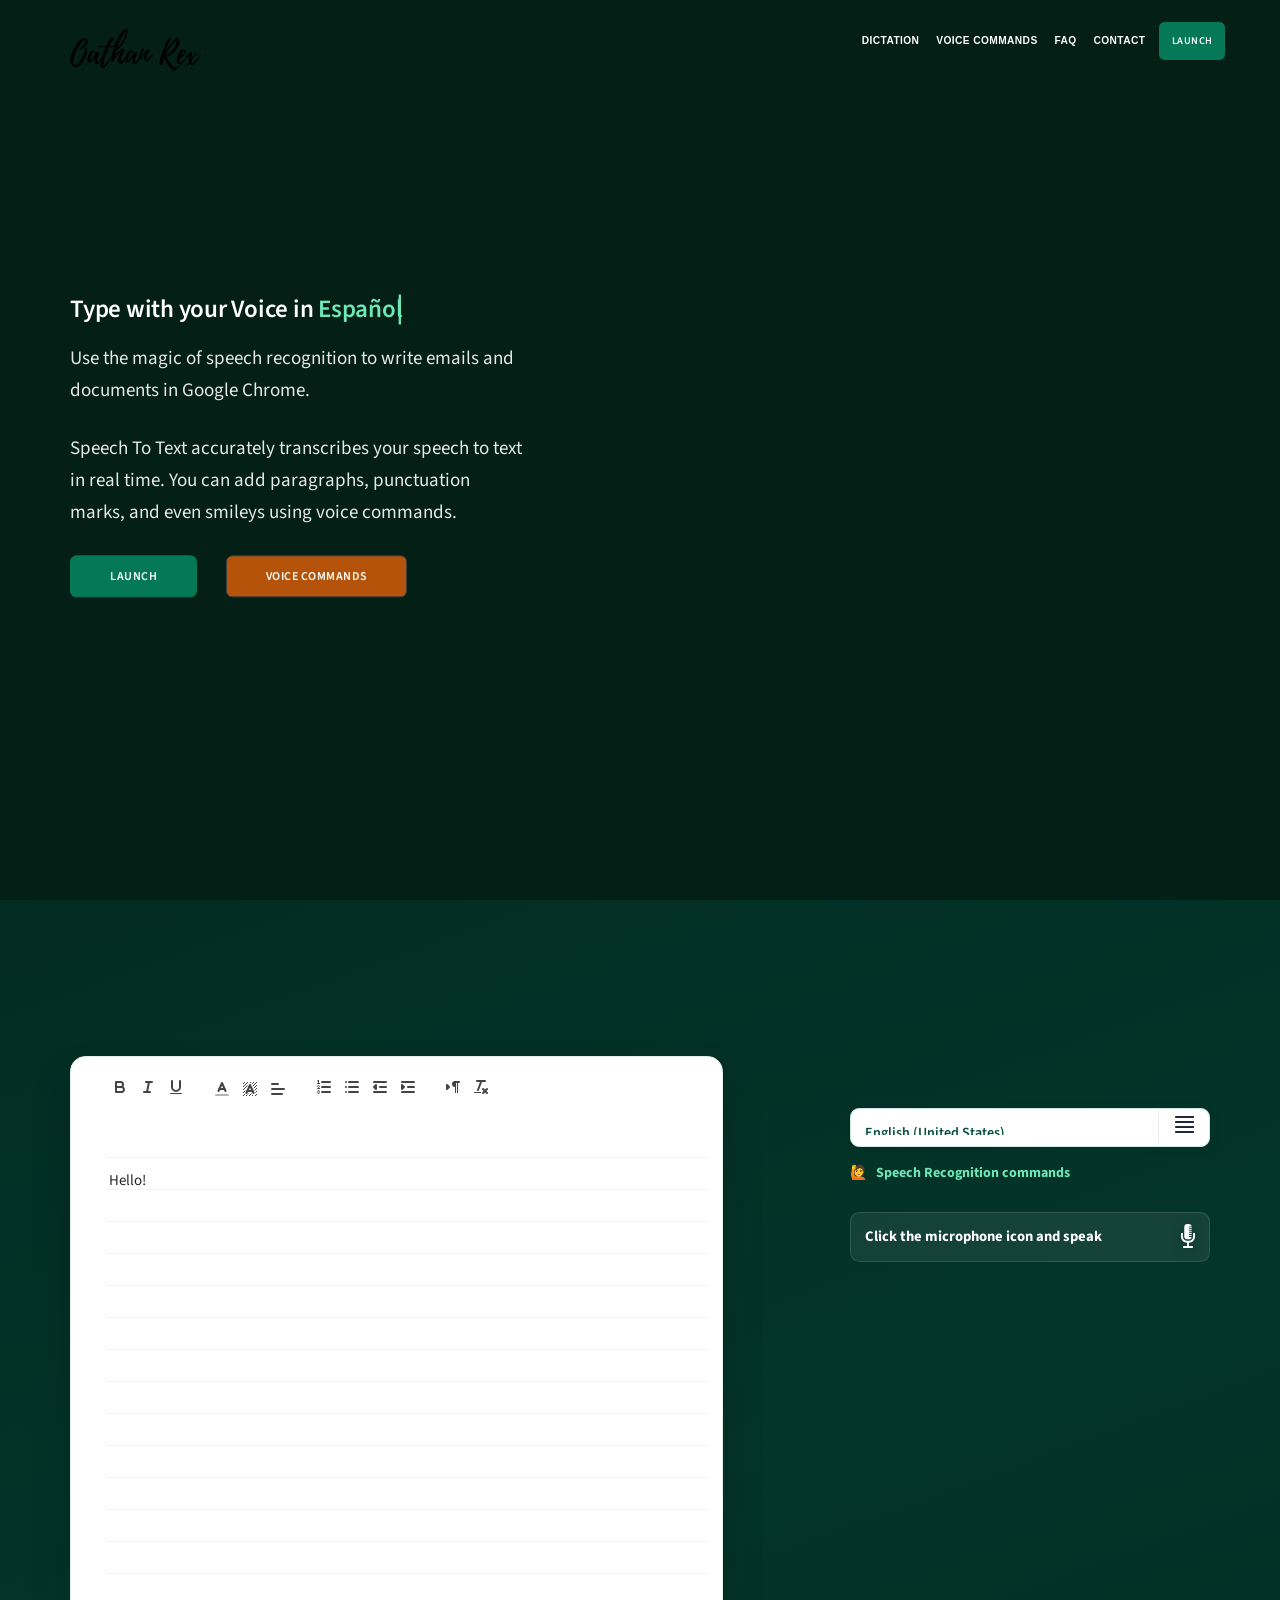
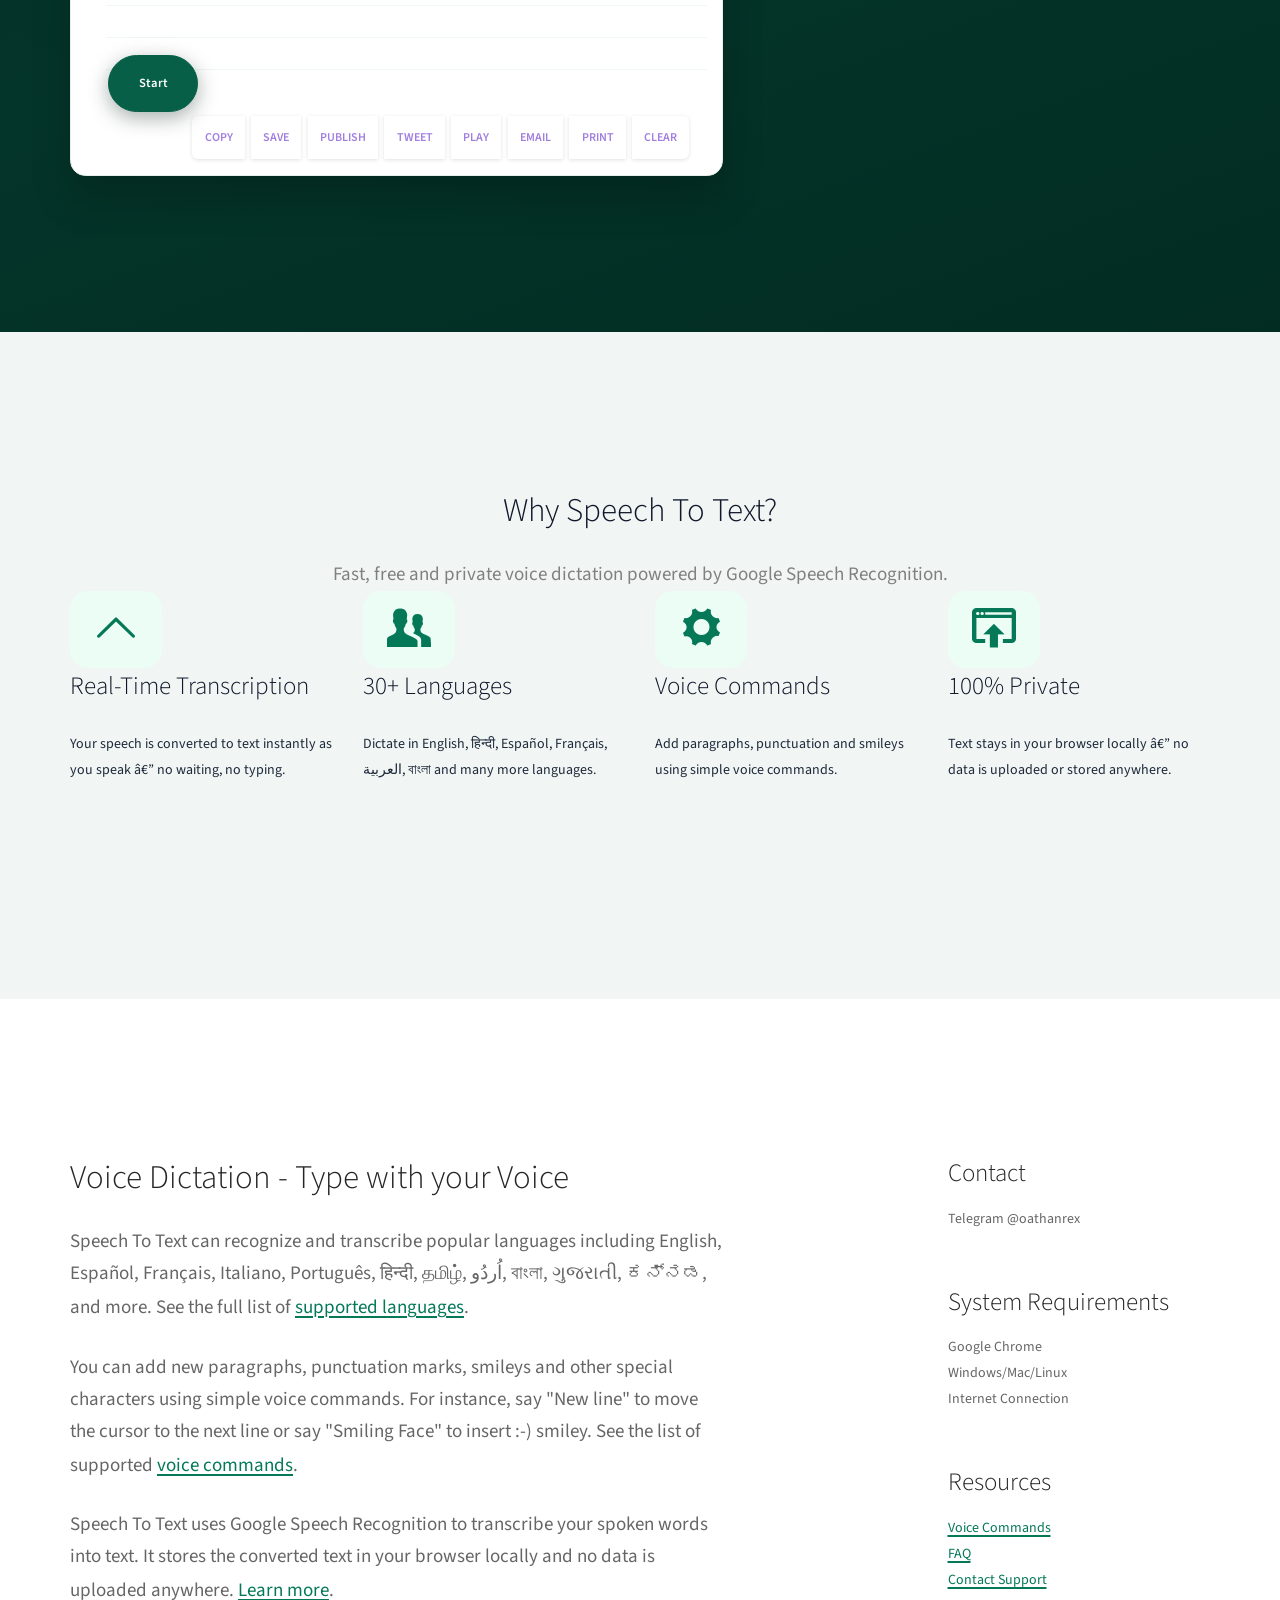
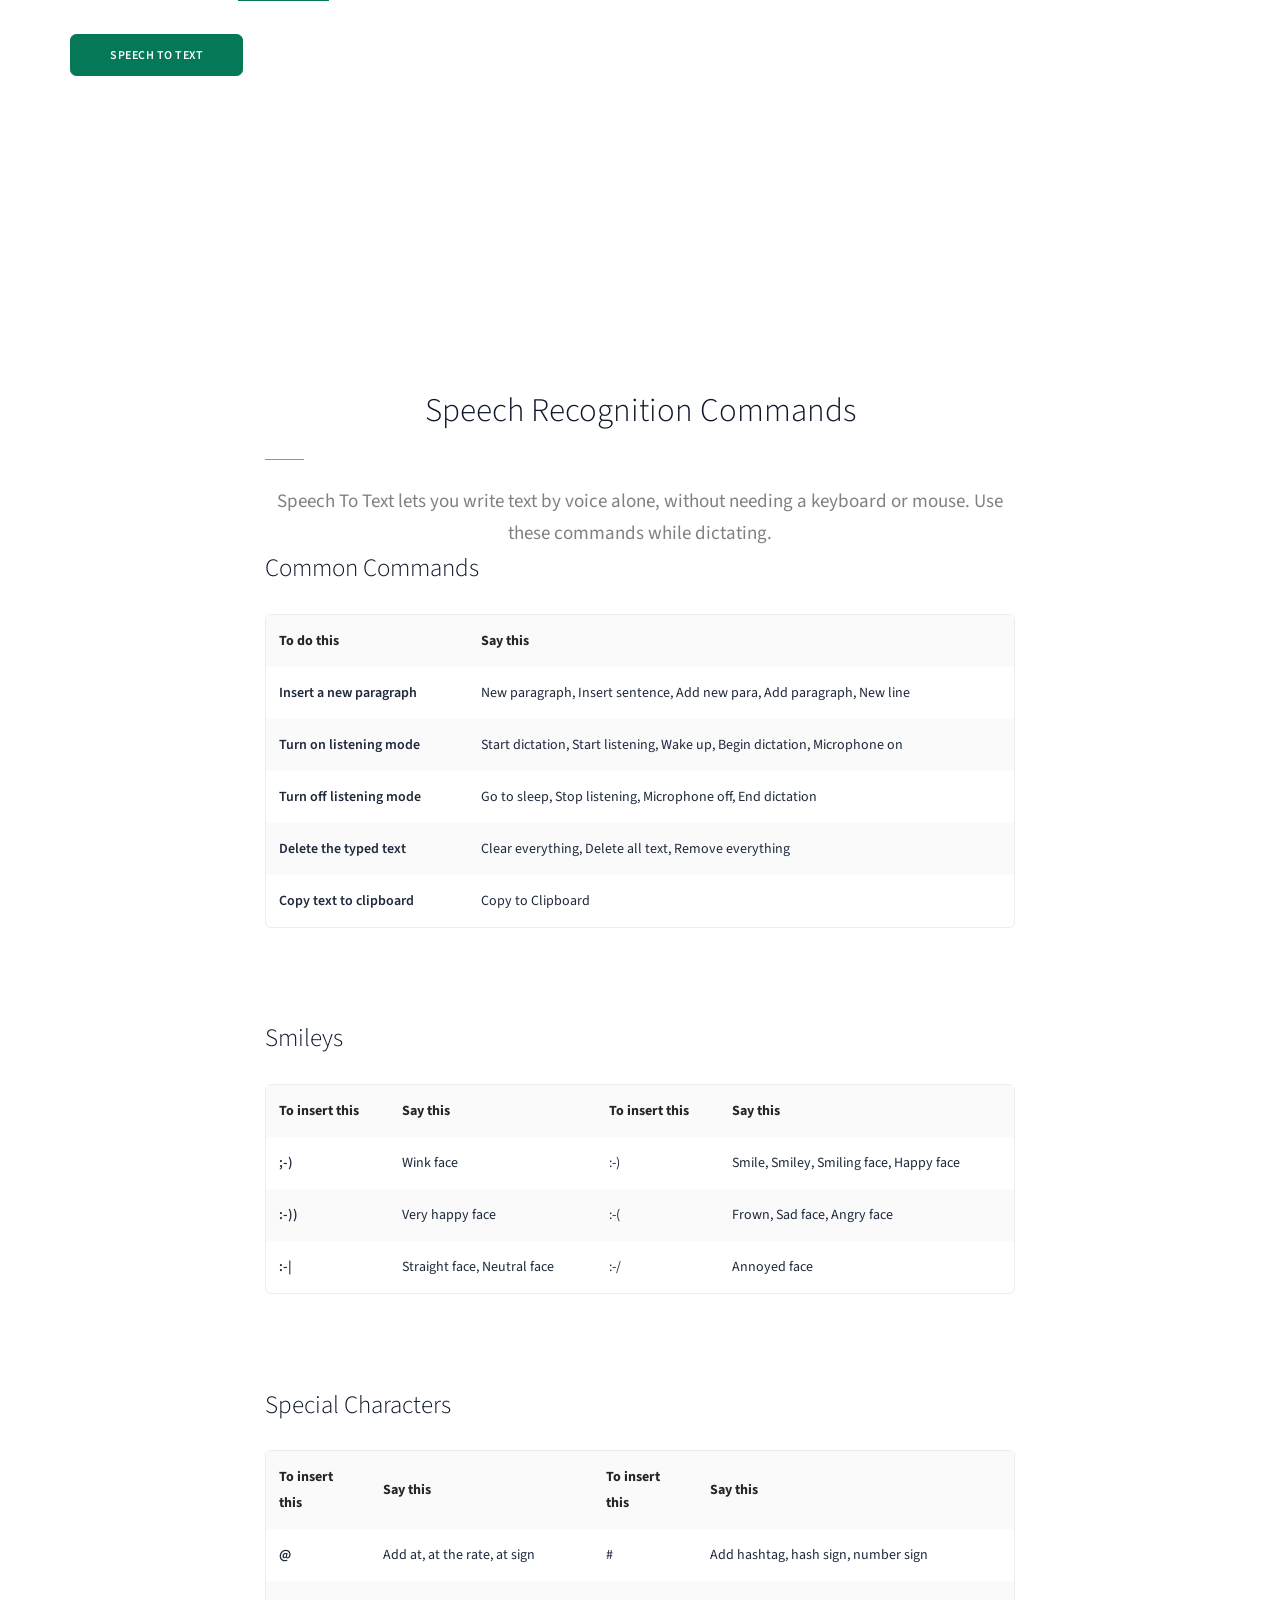
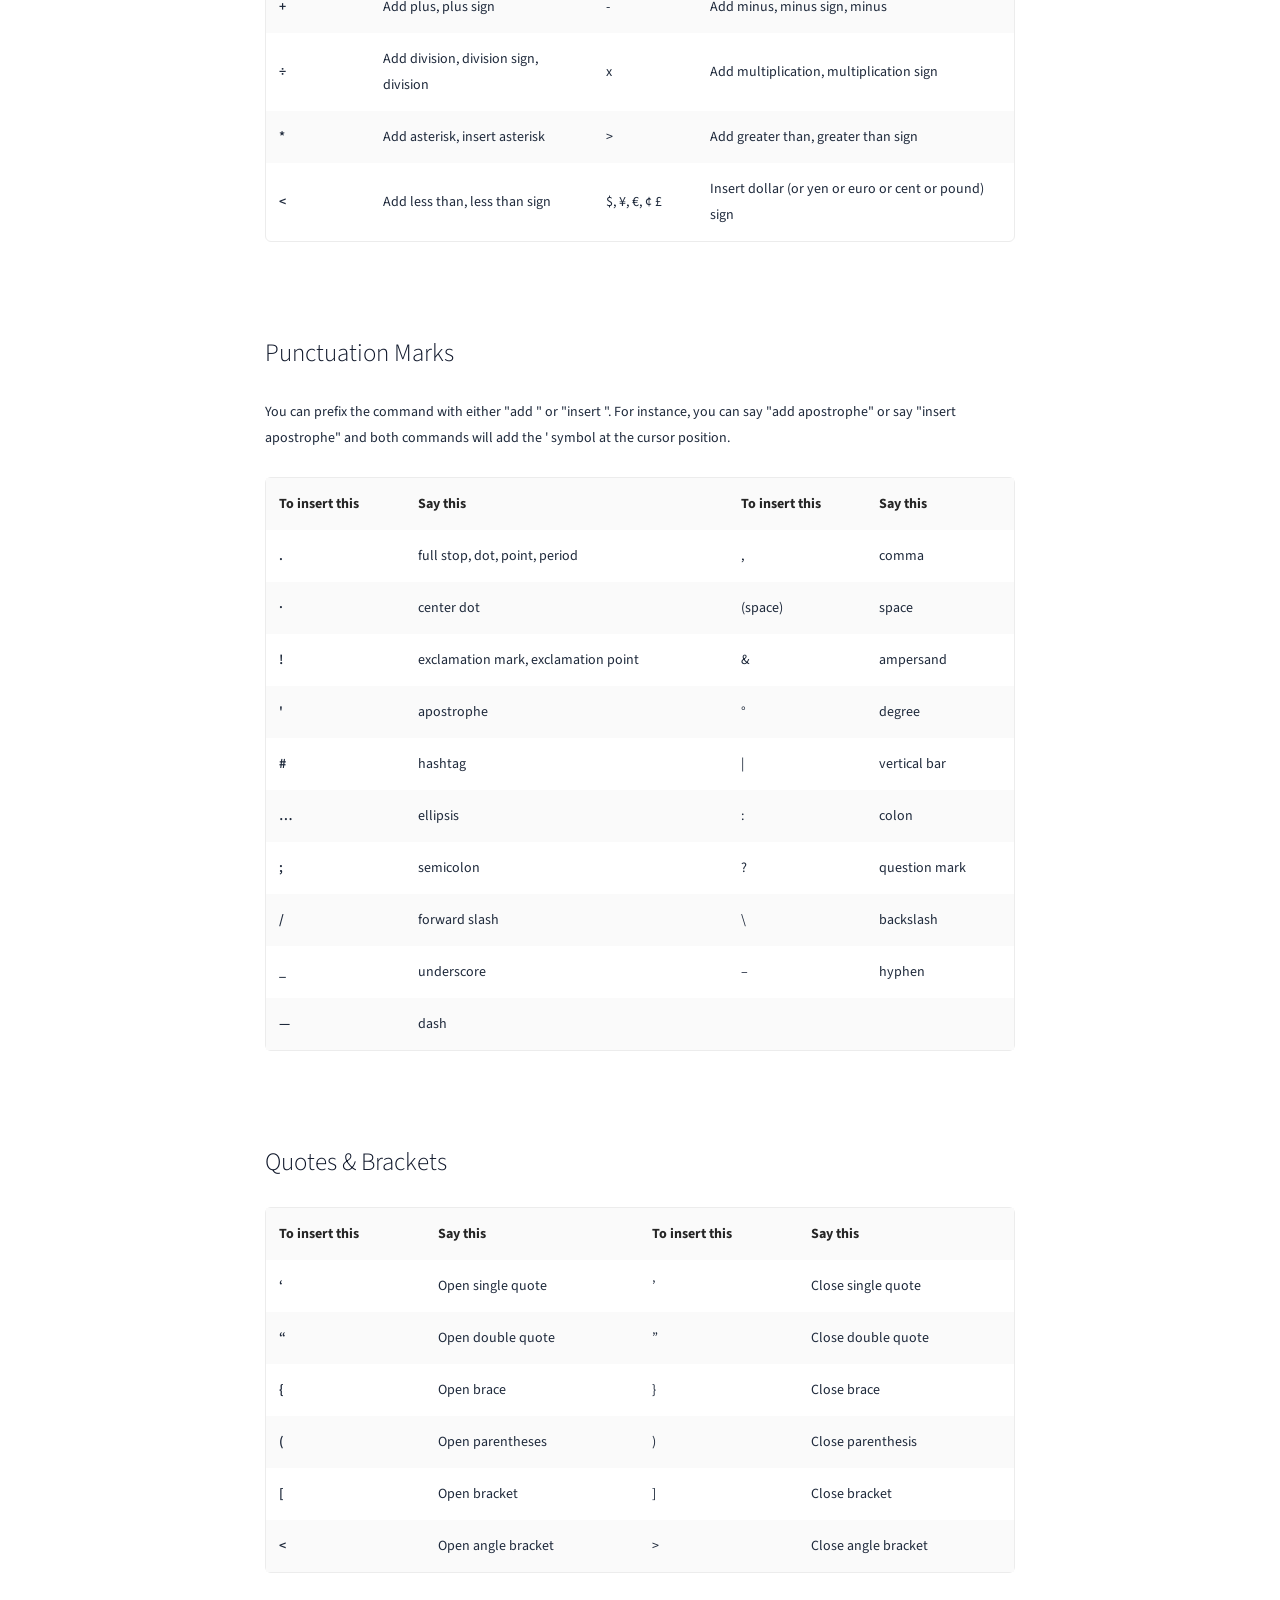
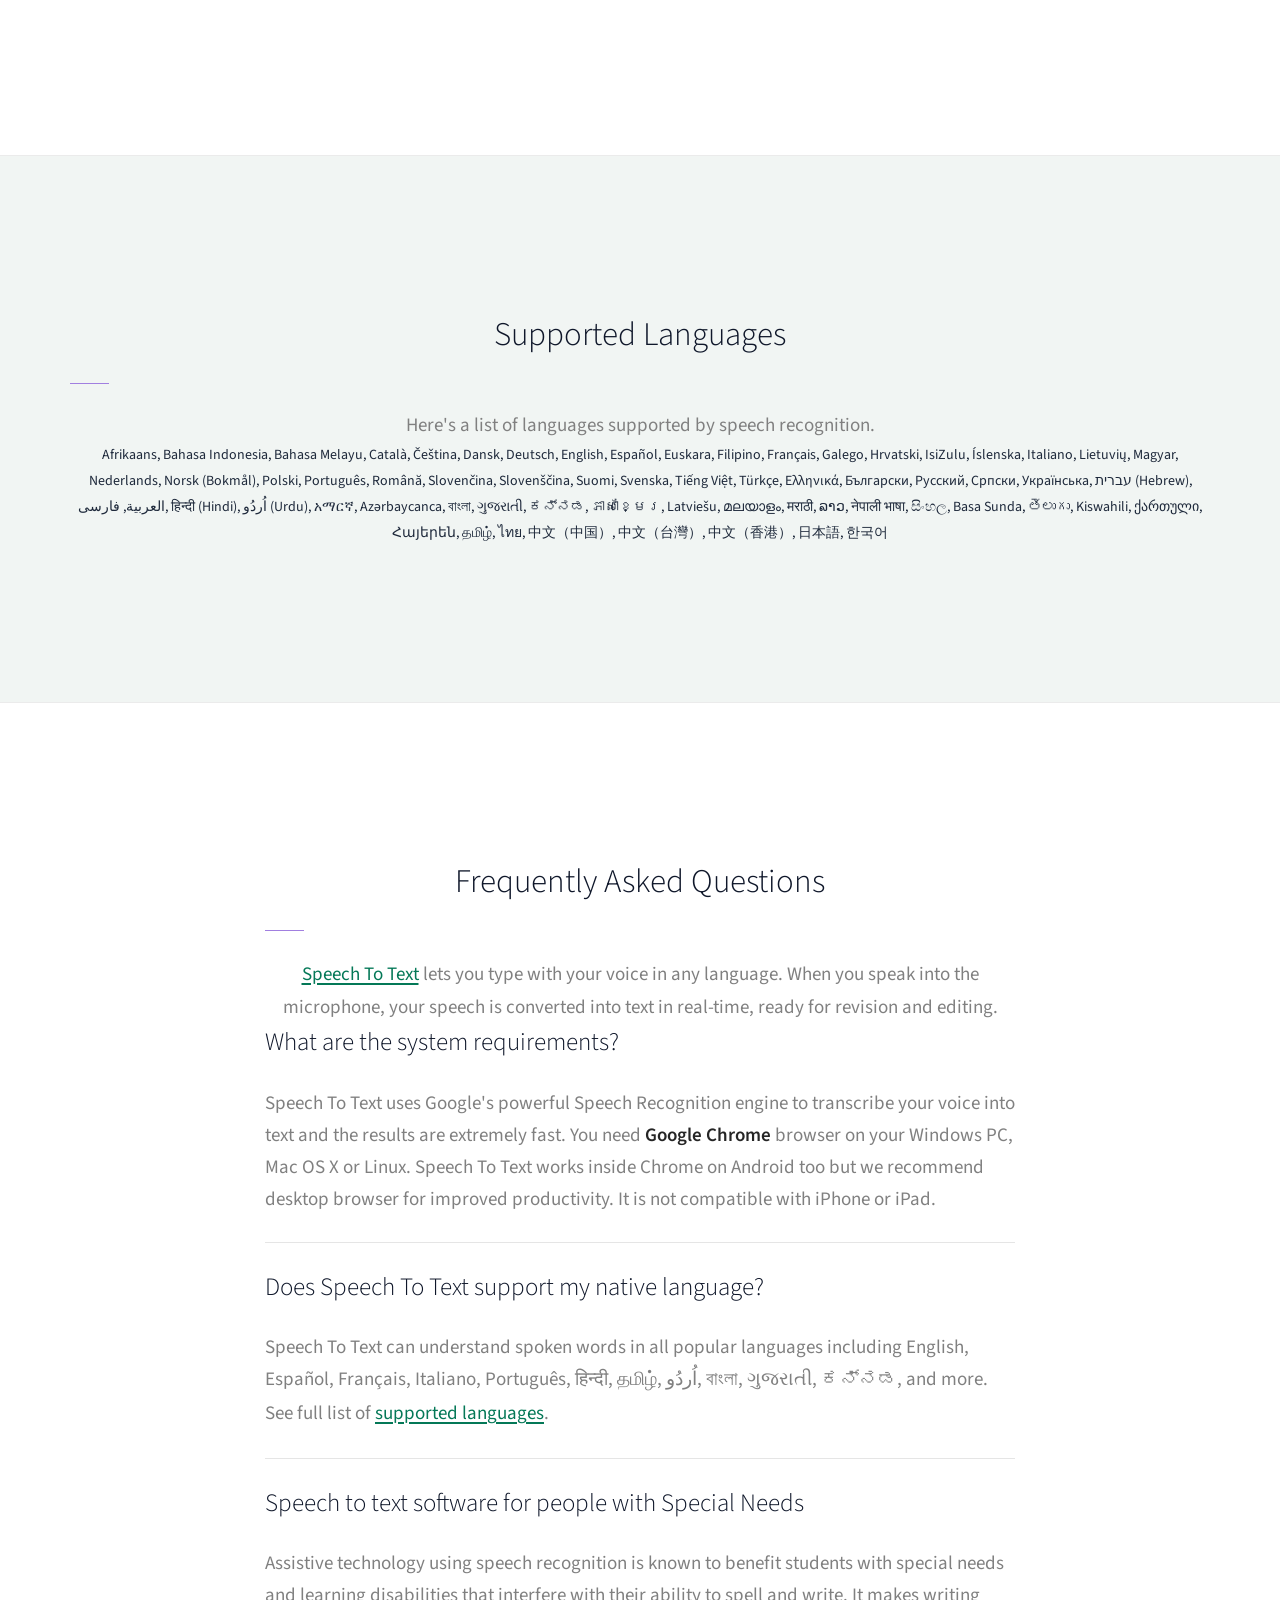
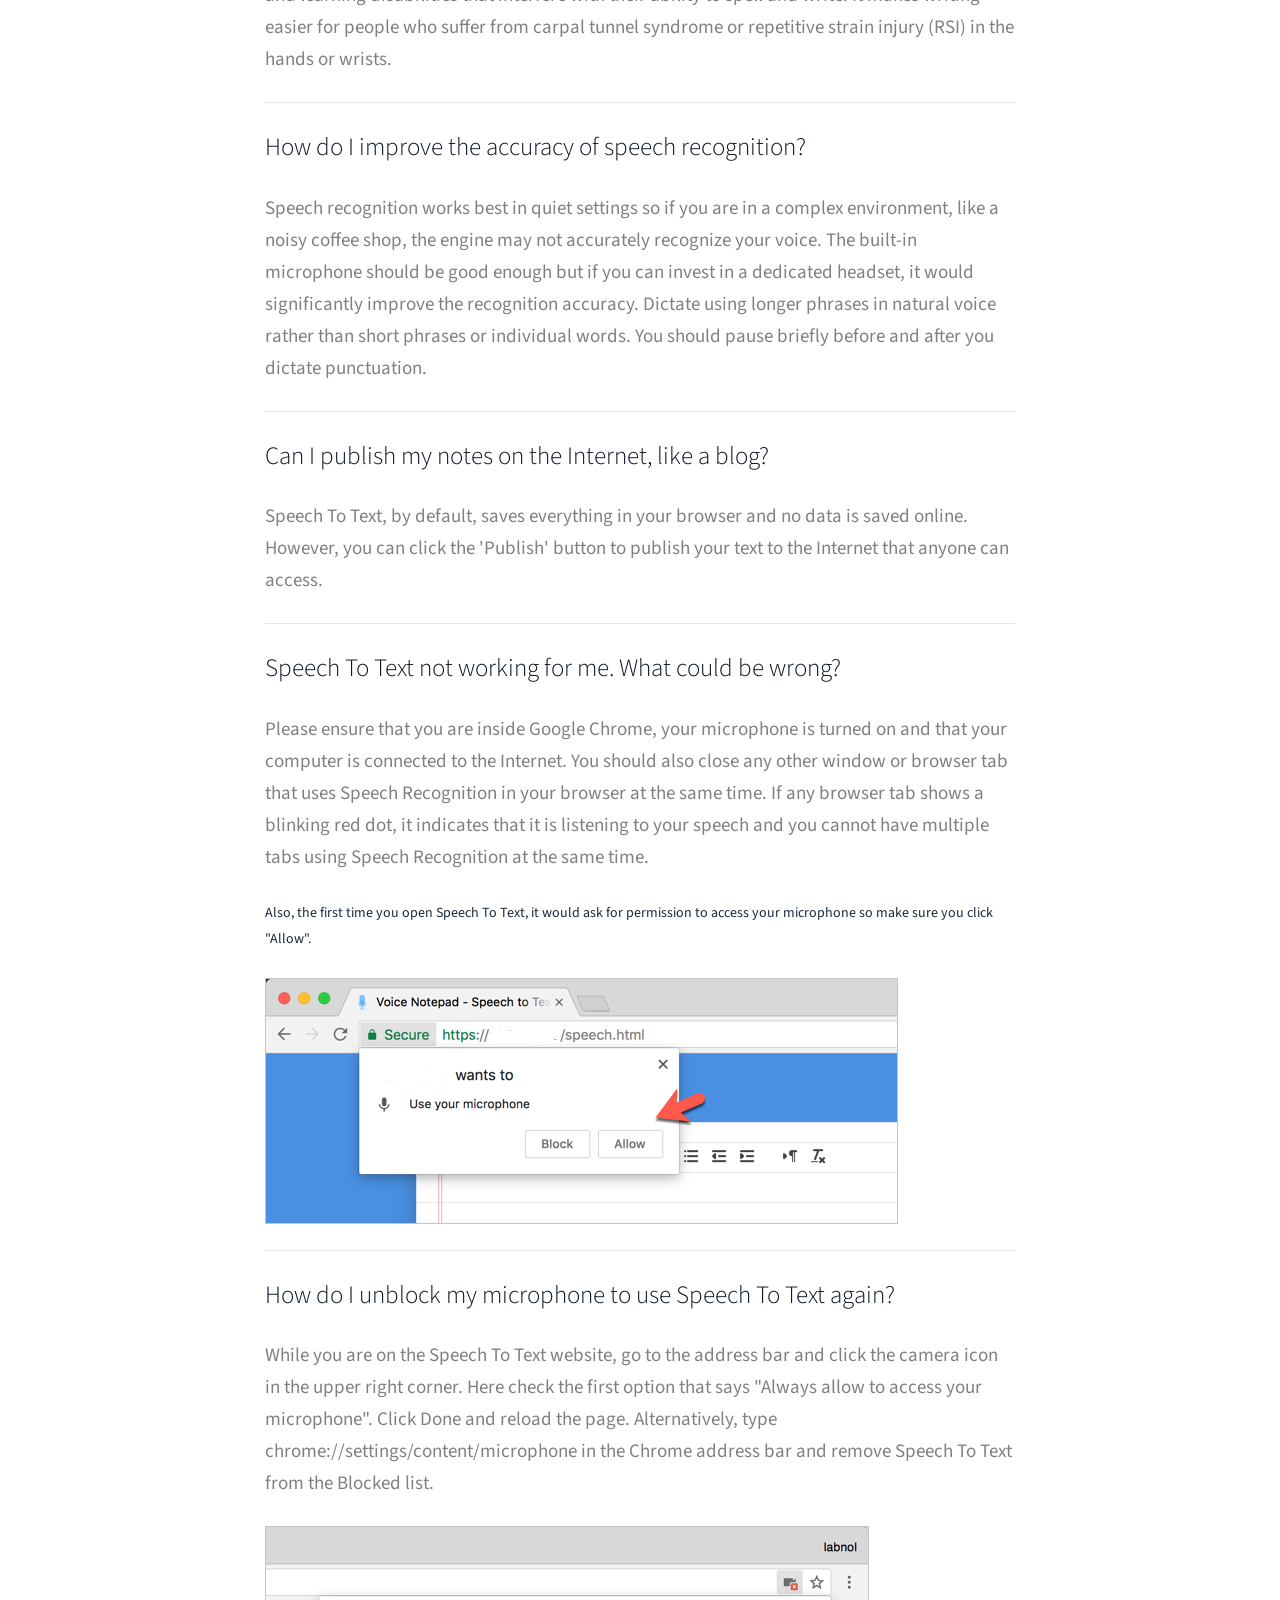
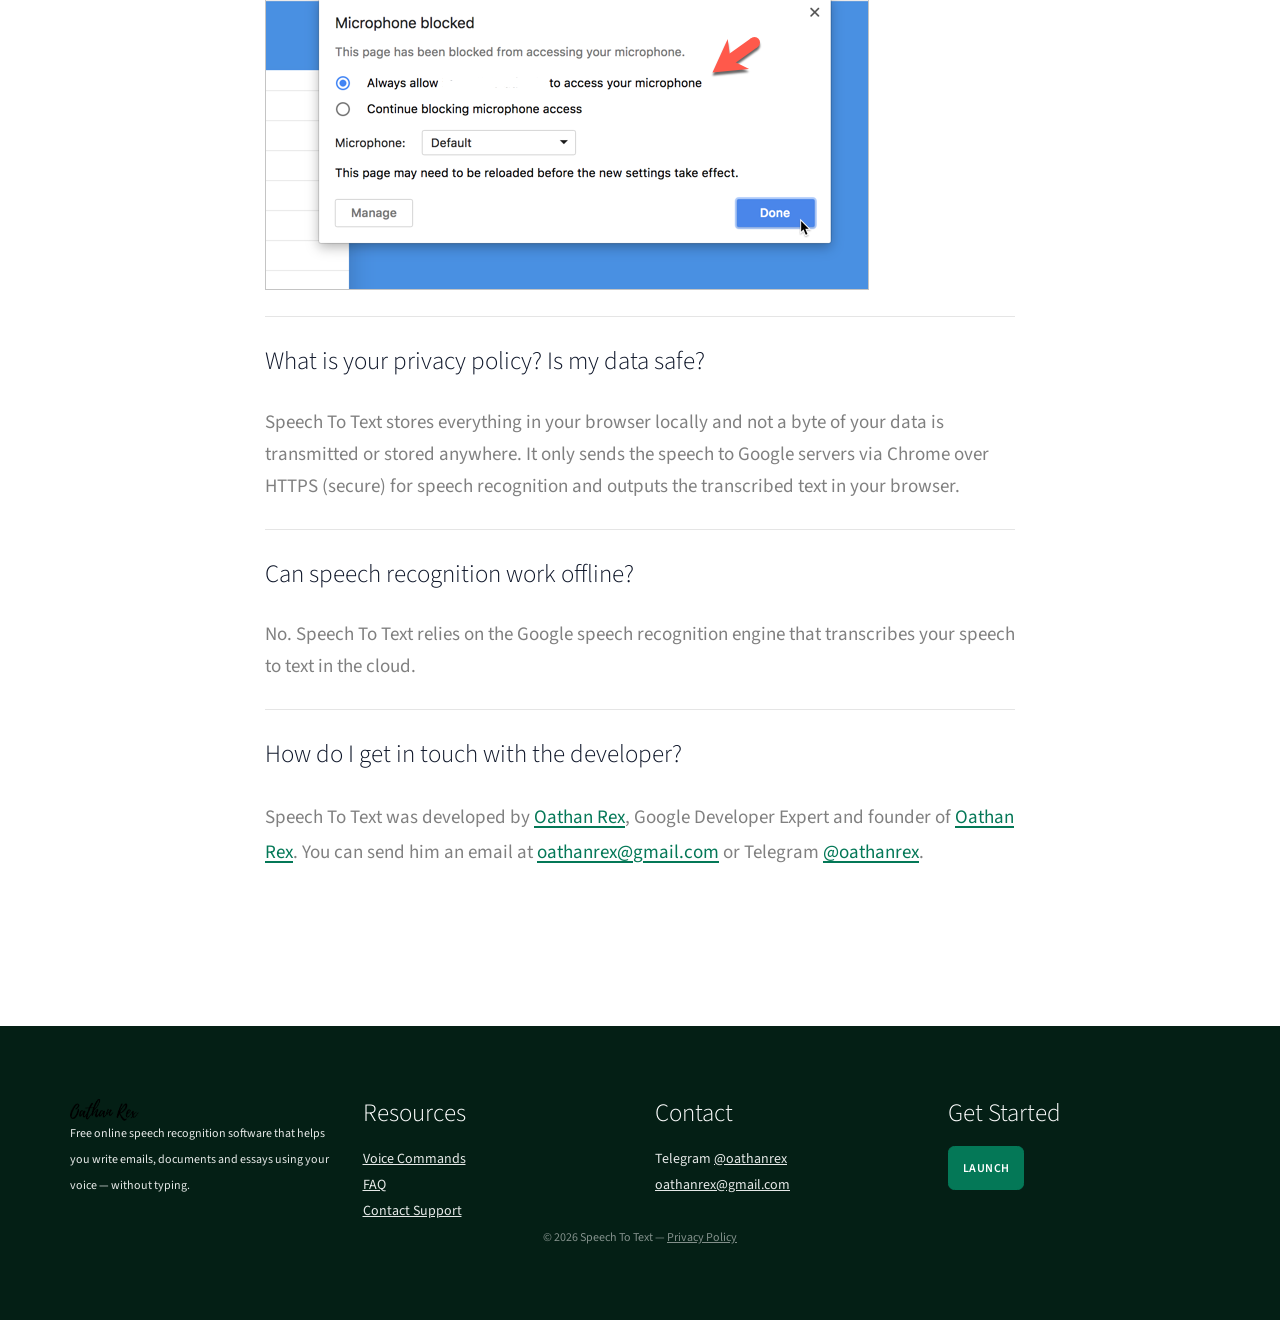
==== commit 838a84dd: "Point robots, sitemap and structured data to oathanrex.github.io The live site resolves at https://o" ====
--- a/index.html
+++ b/index.html
@@ -40,7 +40,7 @@
       "@context": "https://schema.org",
       "@type": "WebApplication",
       "name": "Voice Dictation - Online Speech Recognition",
-      "url": "https://YOUR-USERNAME.github.io/speech-to-text/",
+      "url": "https://oathanrex.github.io/",
       "description": "Free online speech recognition and voice typing tool that transcribes your speech to text in real time using Google Speech Recognition in Chrome.",
       "applicationCategory": "UtilitiesApplication",
       "operatingSystem": "Windows, macOS, Linux, Android",
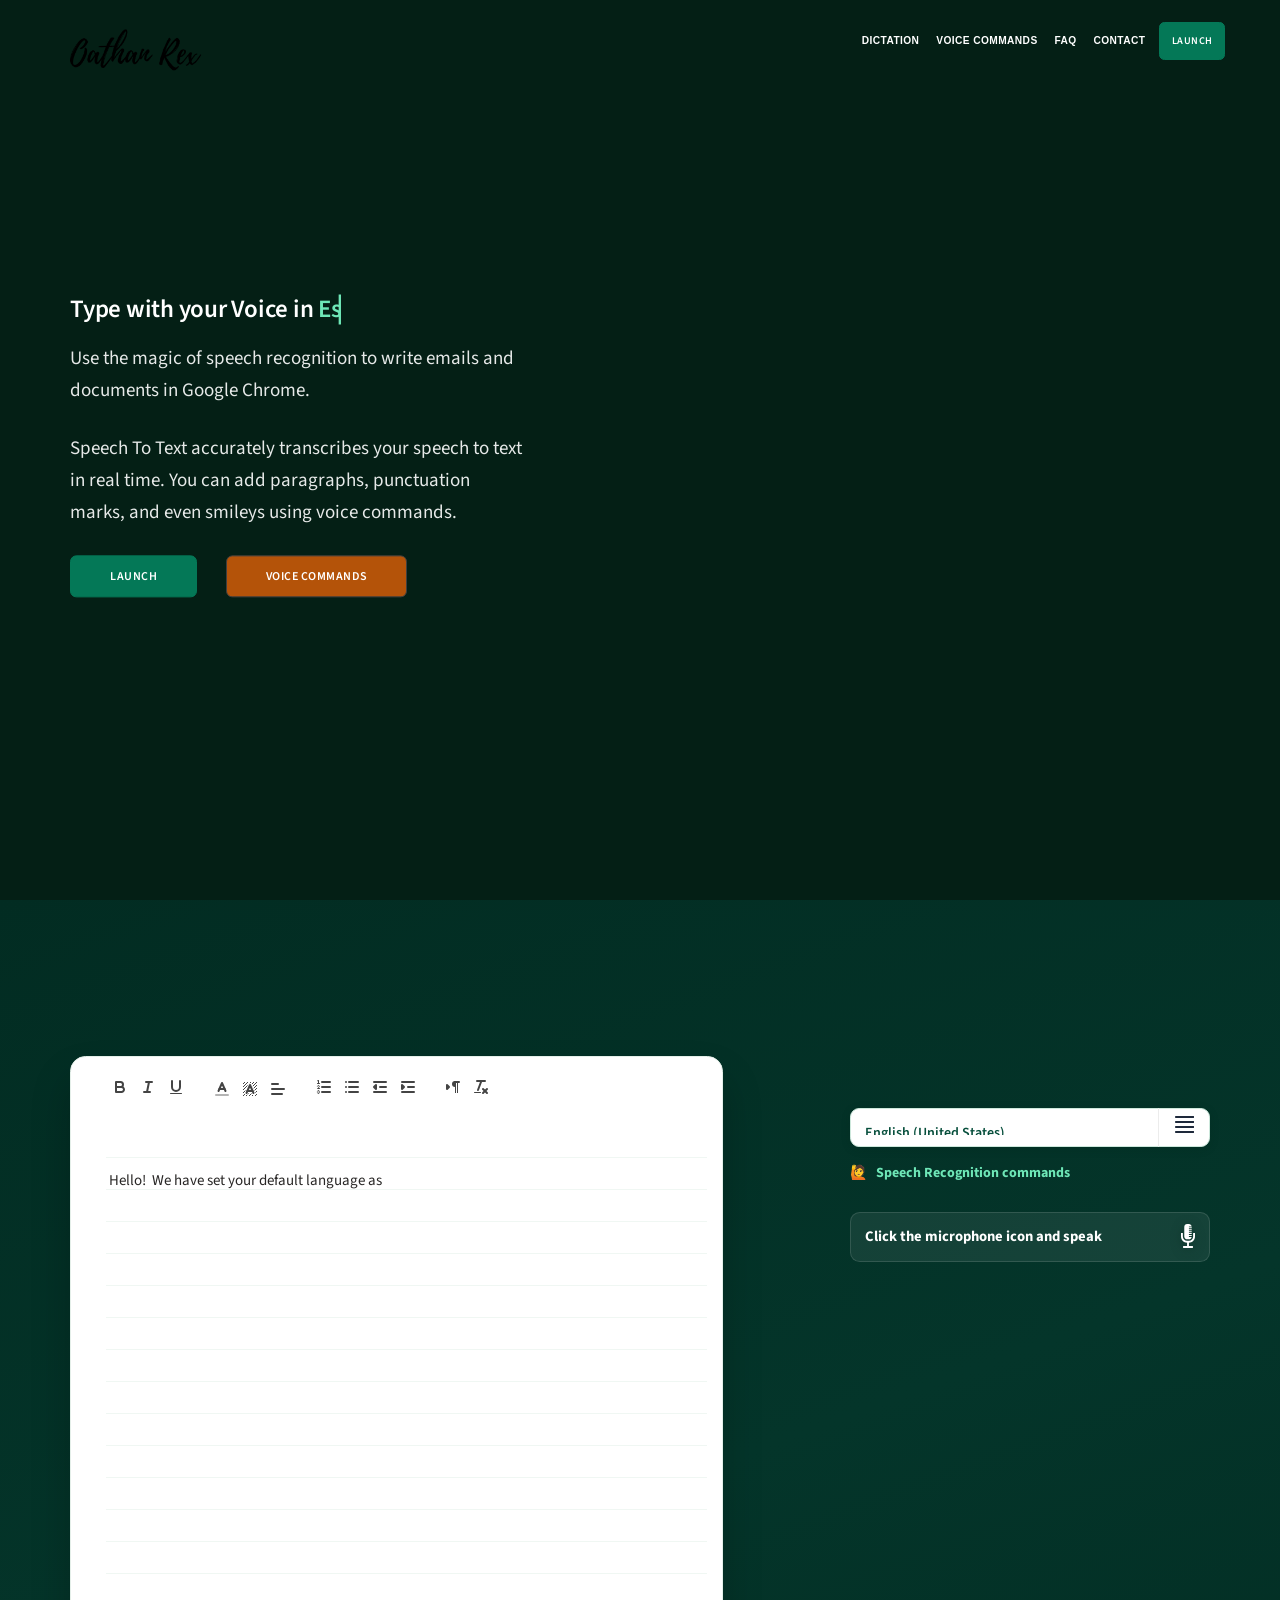
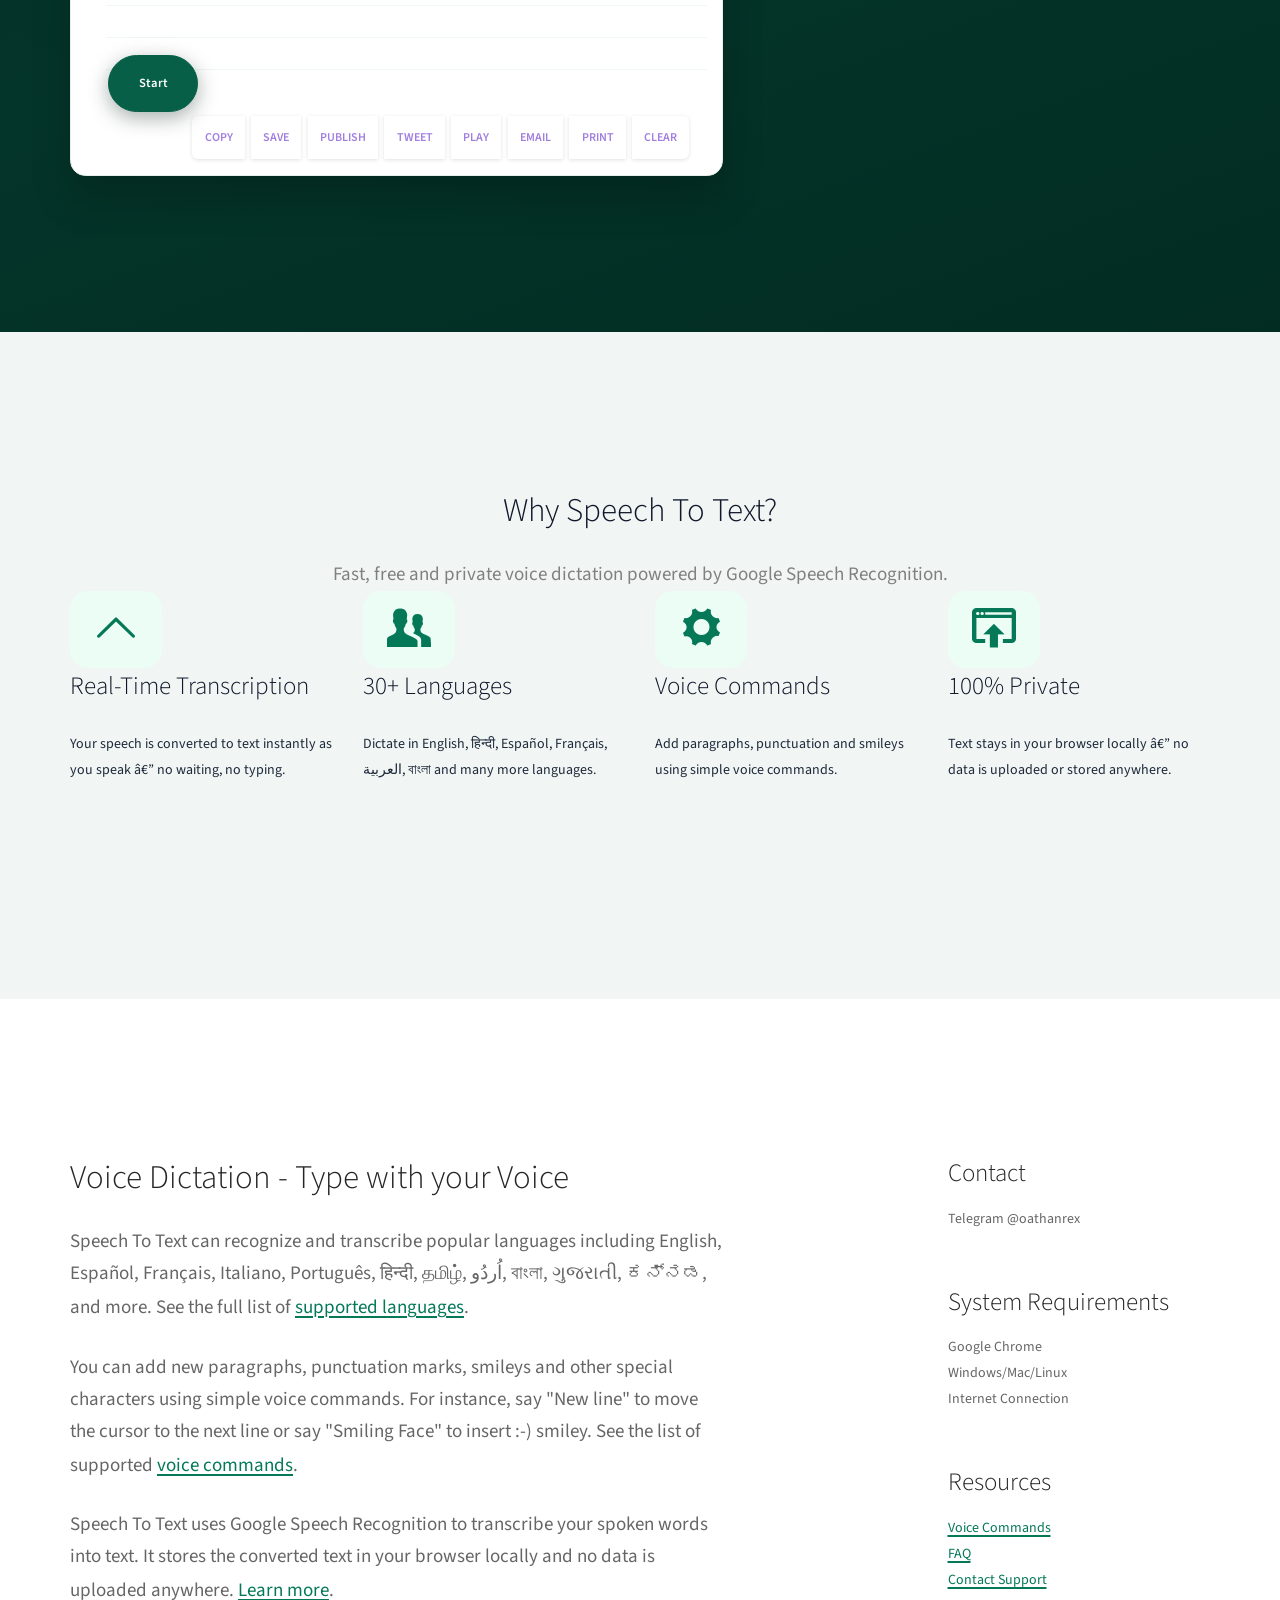
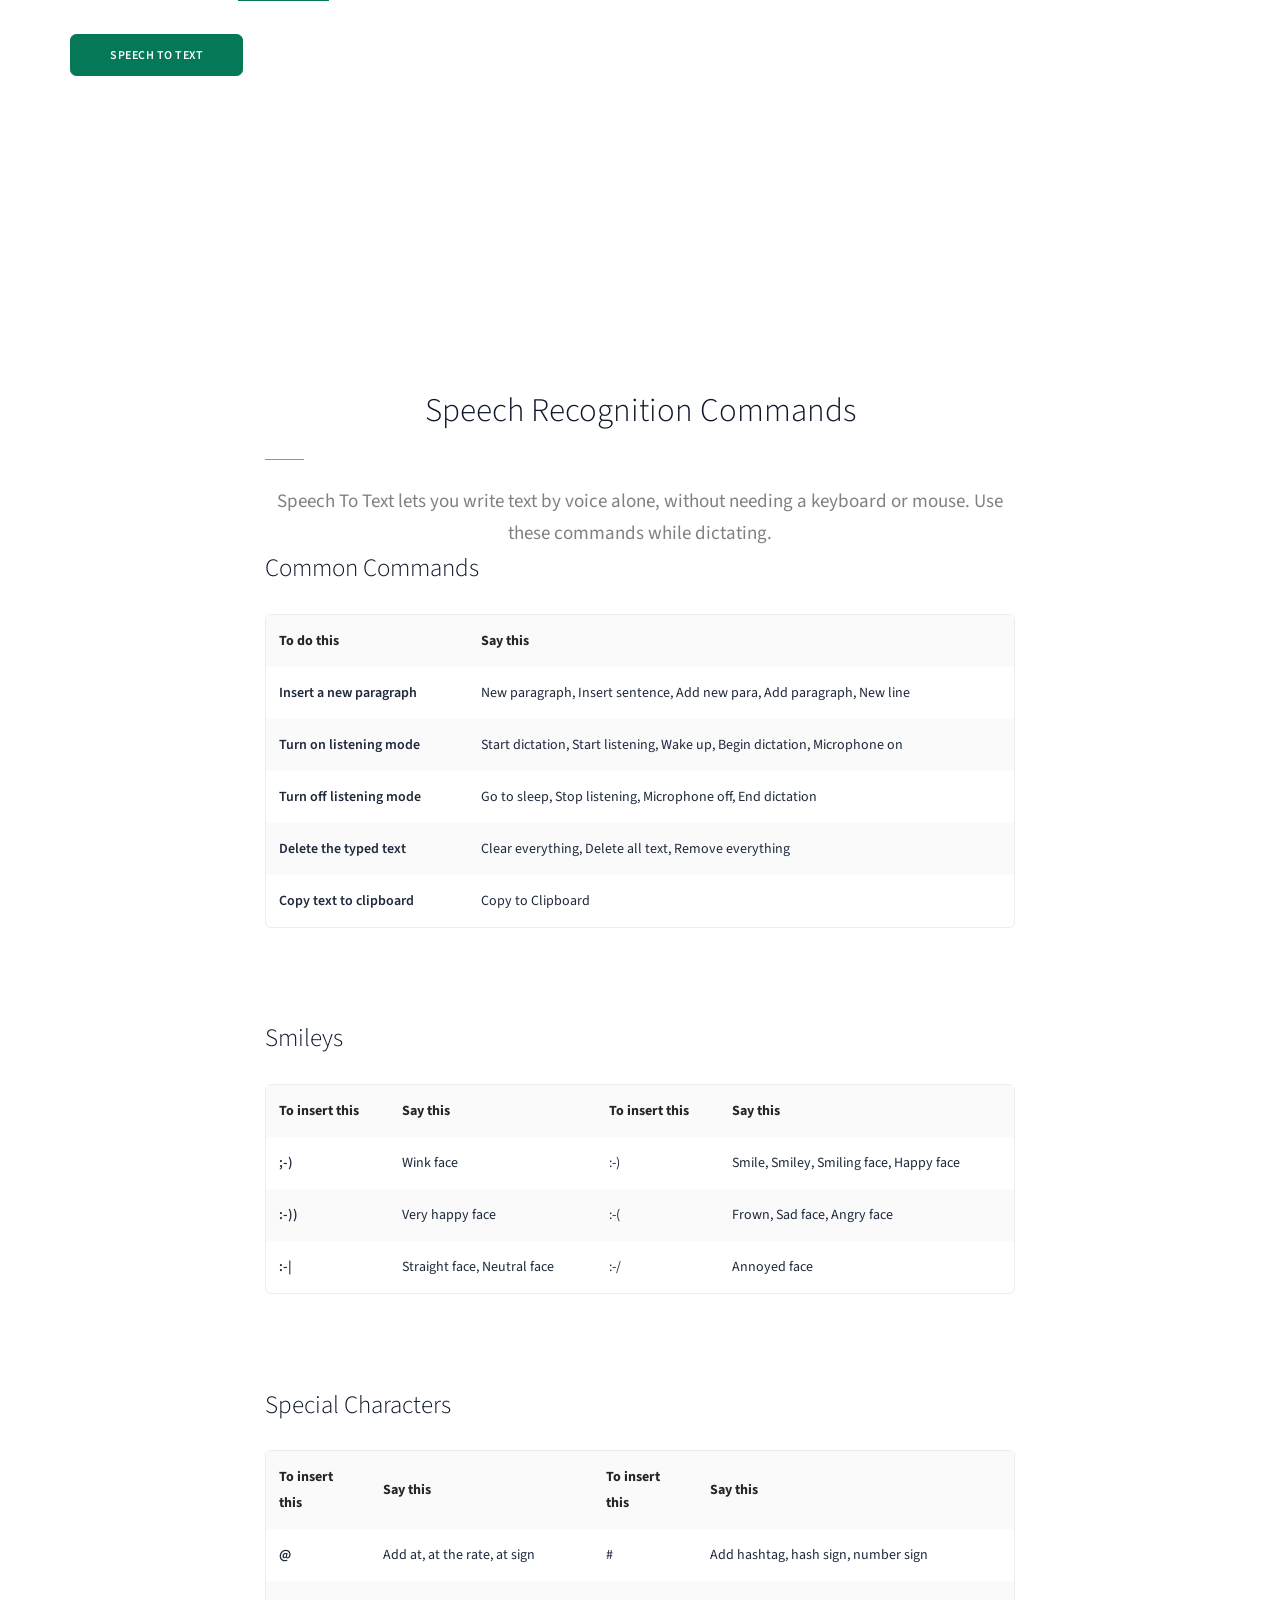
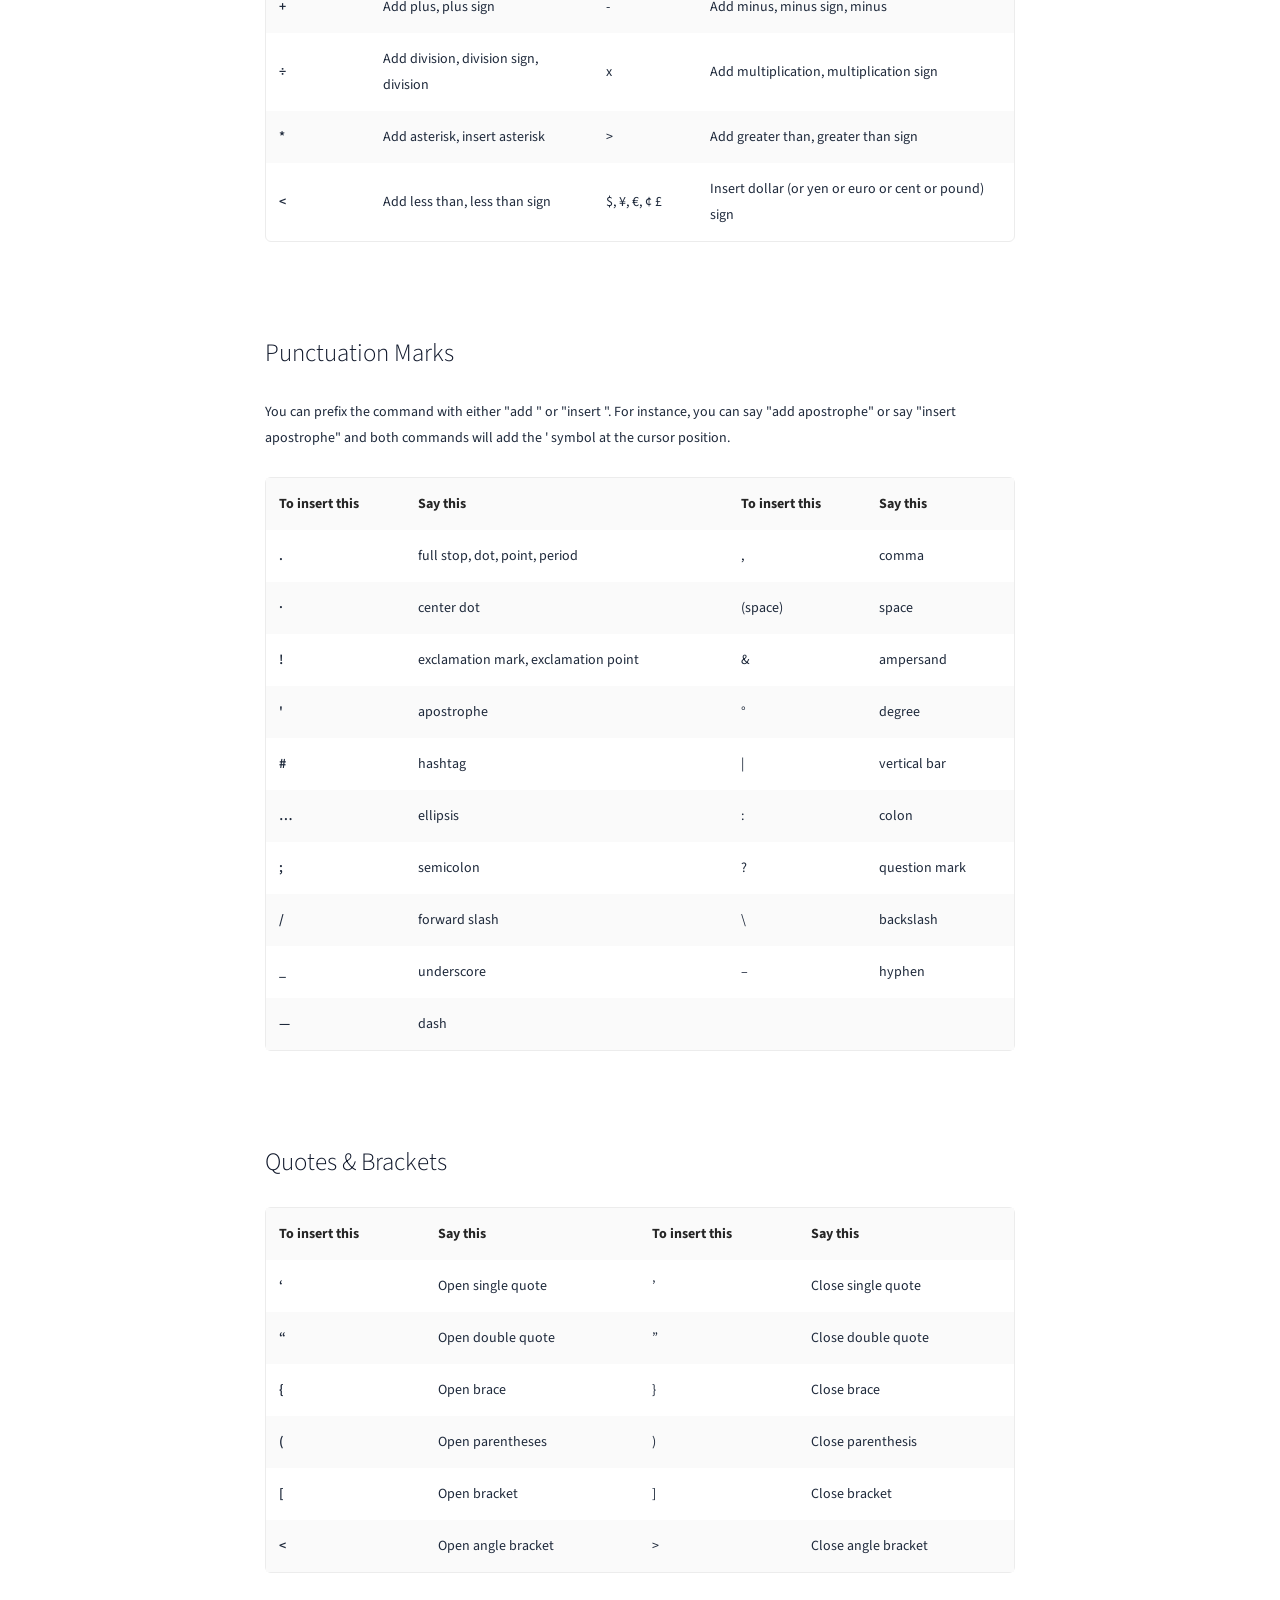
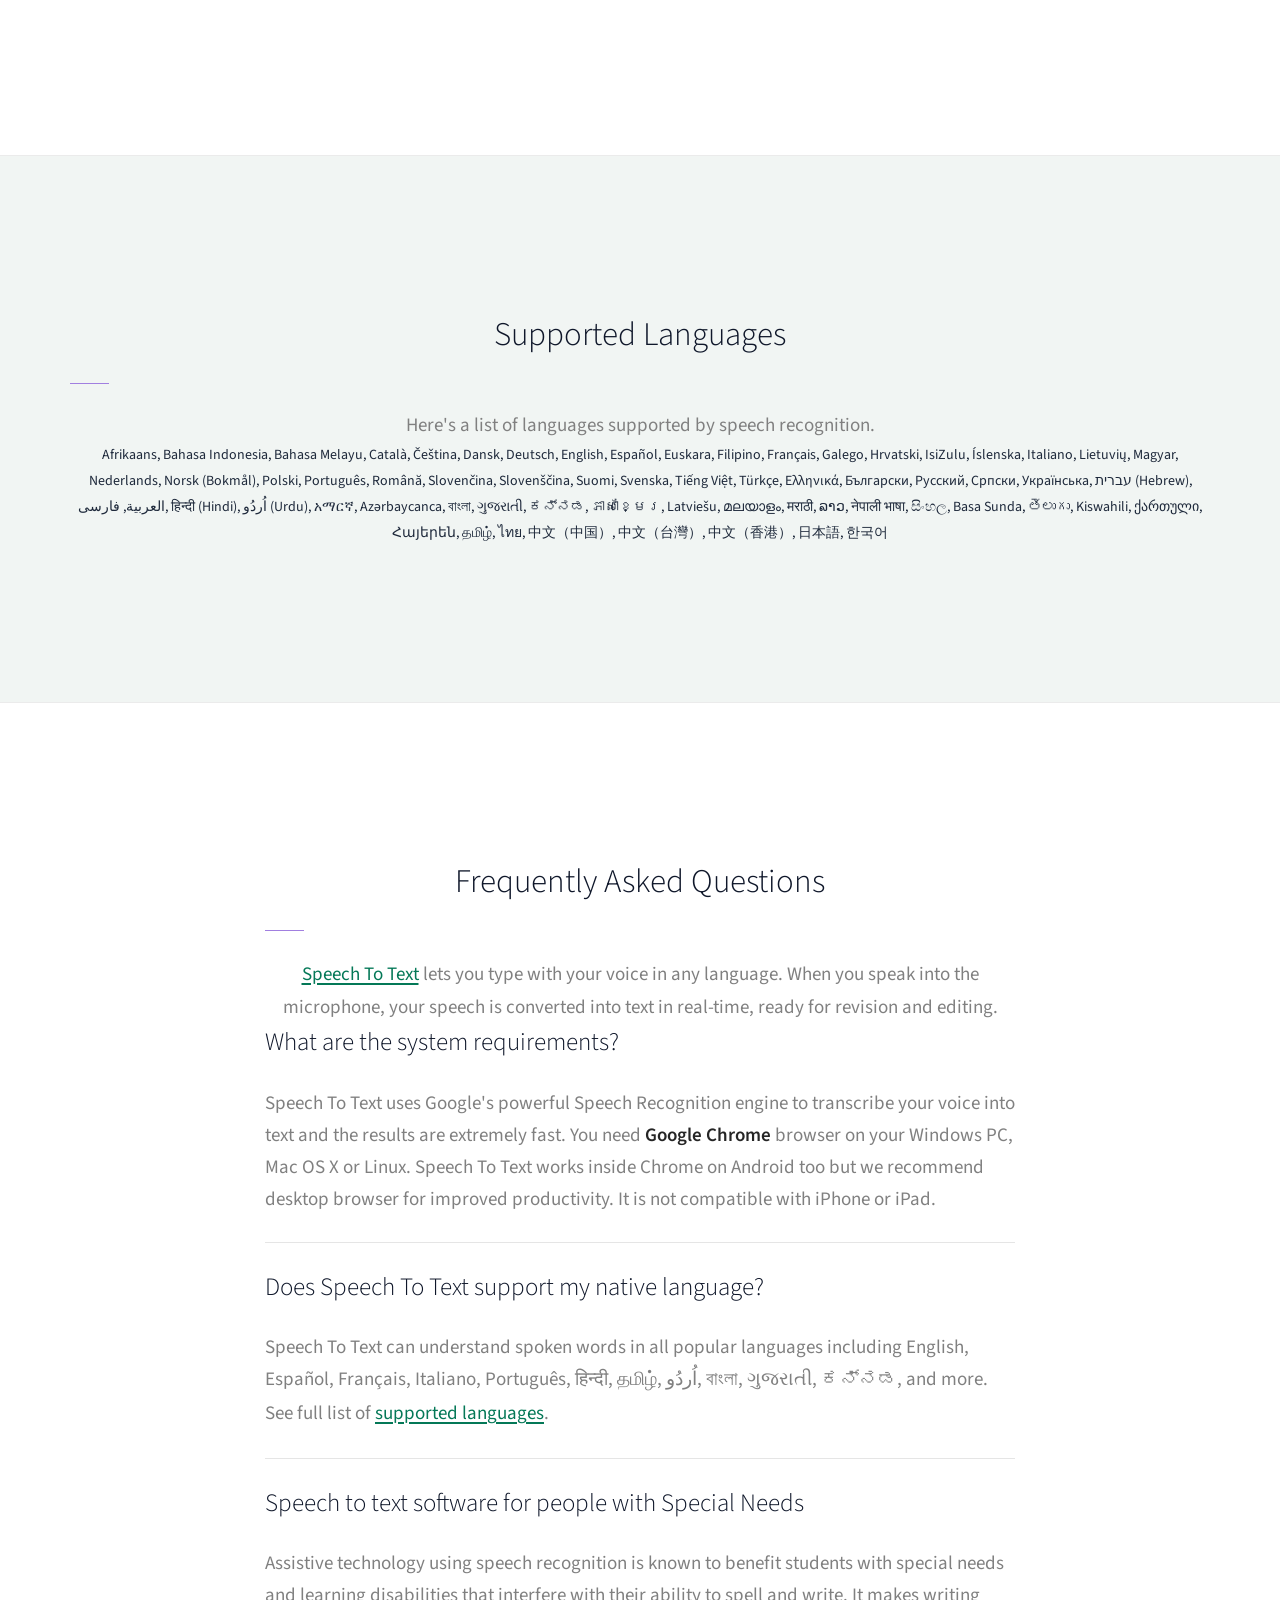
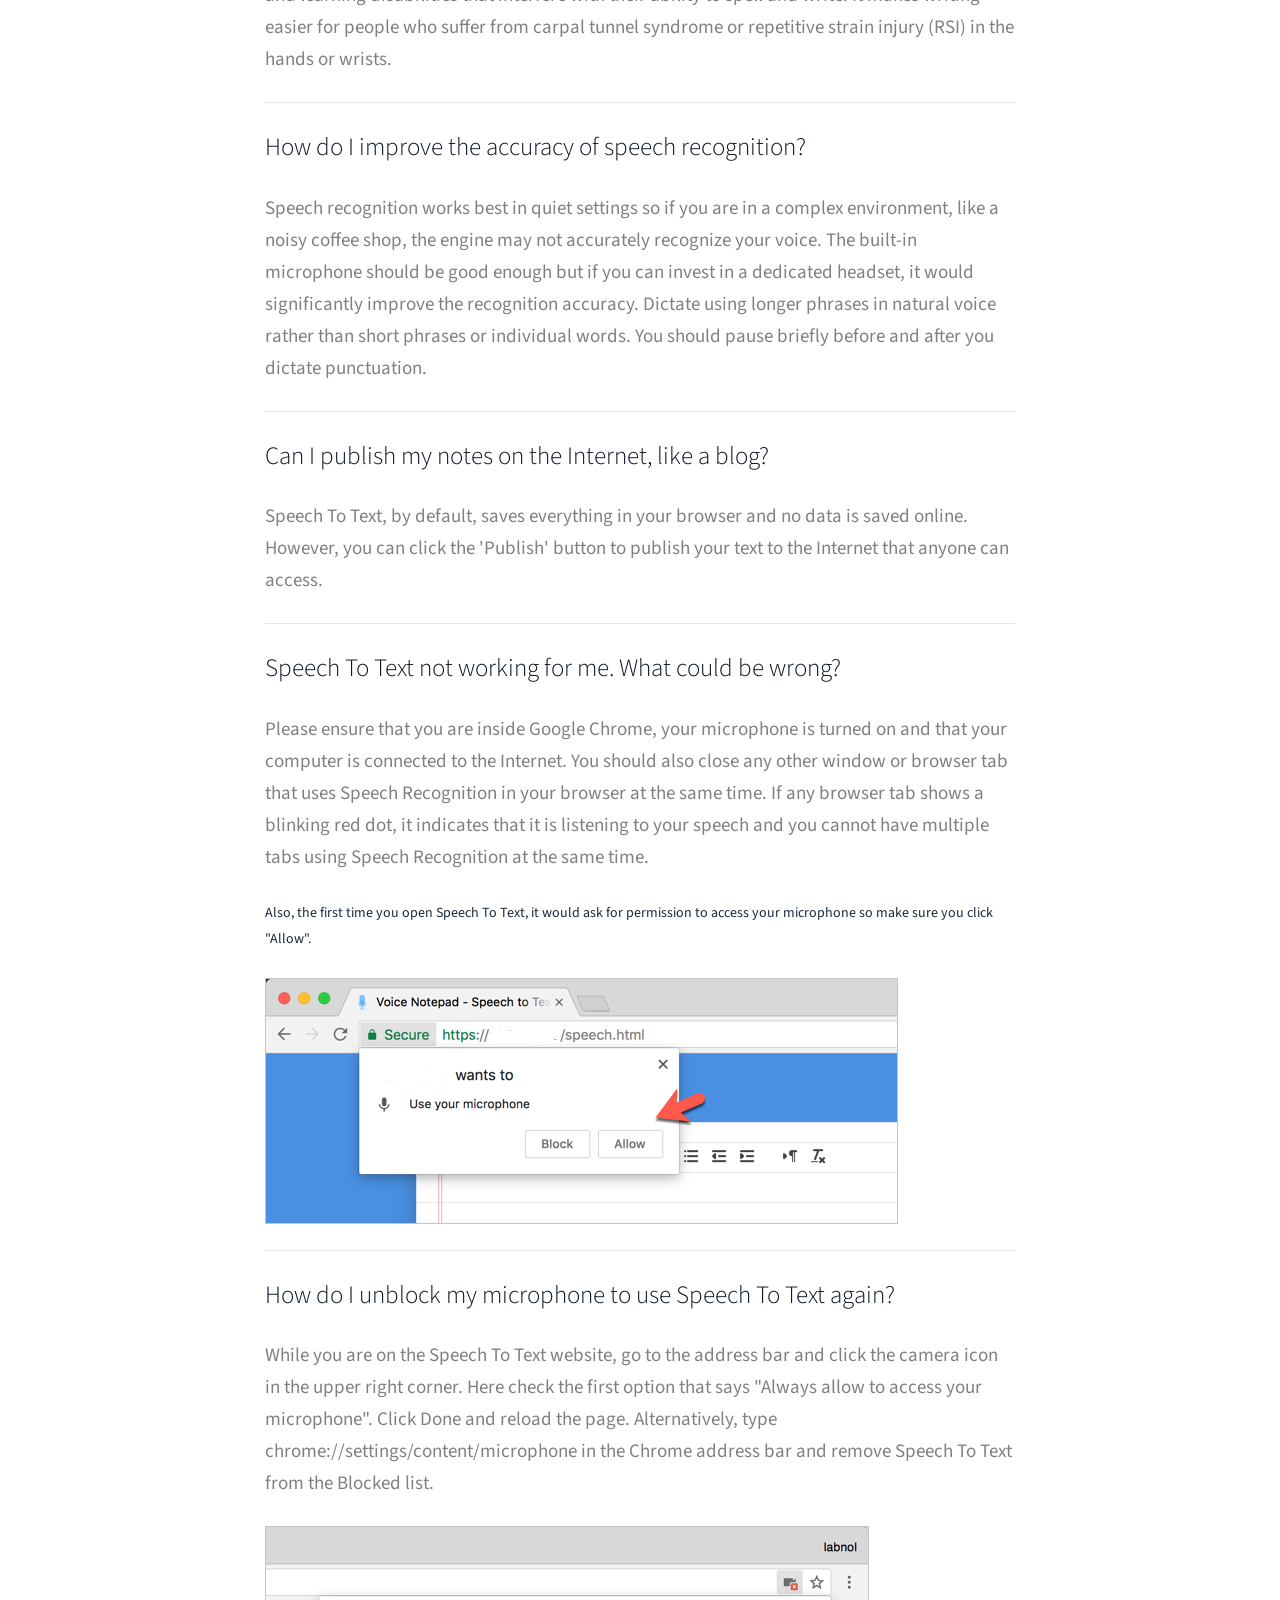
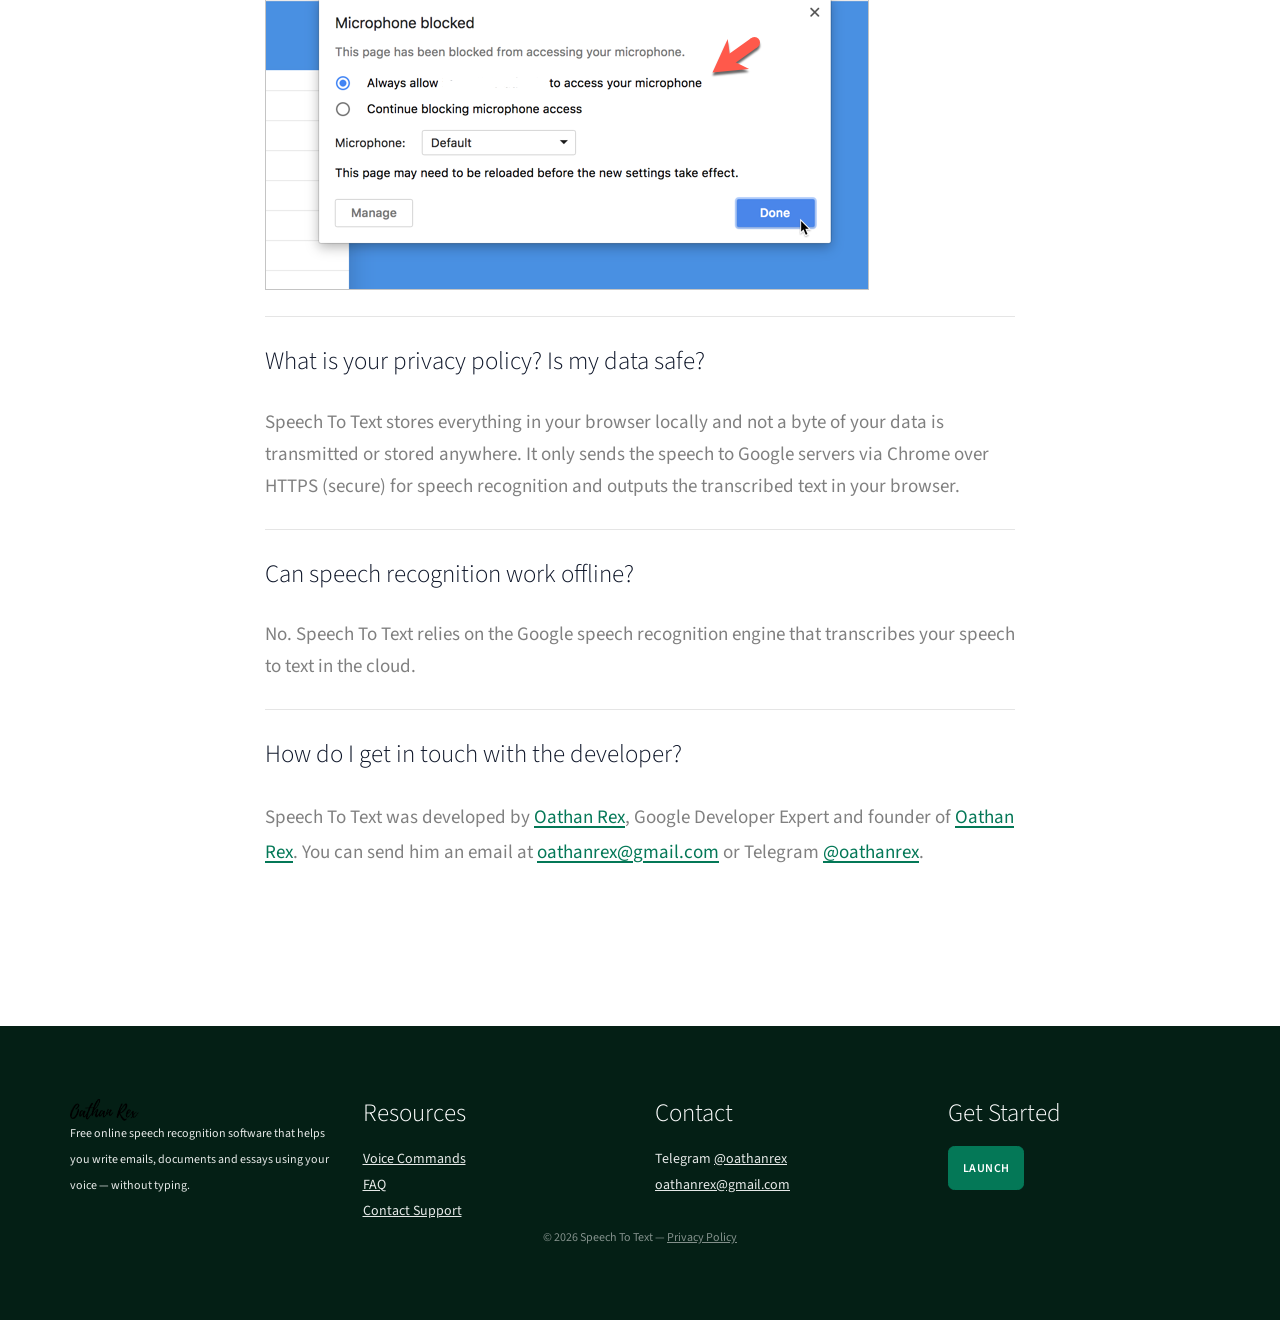
==== commit 1759c5d7: "Target the speech-to-text project repo and sub-path URLs now point to https://oathanrex.github.io/sp" ====
--- a/index.html
+++ b/index.html
@@ -40,7 +40,7 @@
       "@context": "https://schema.org",
       "@type": "WebApplication",
       "name": "Voice Dictation - Online Speech Recognition",
-      "url": "https://oathanrex.github.io/",
+      "url": "https://oathanrex.github.io/speech-to-text/",
       "description": "Free online speech recognition and voice typing tool that transcribes your speech to text in real time using Google Speech Recognition in Chrome.",
       "applicationCategory": "UtilitiesApplication",
       "operatingSystem": "Windows, macOS, Linux, Android",
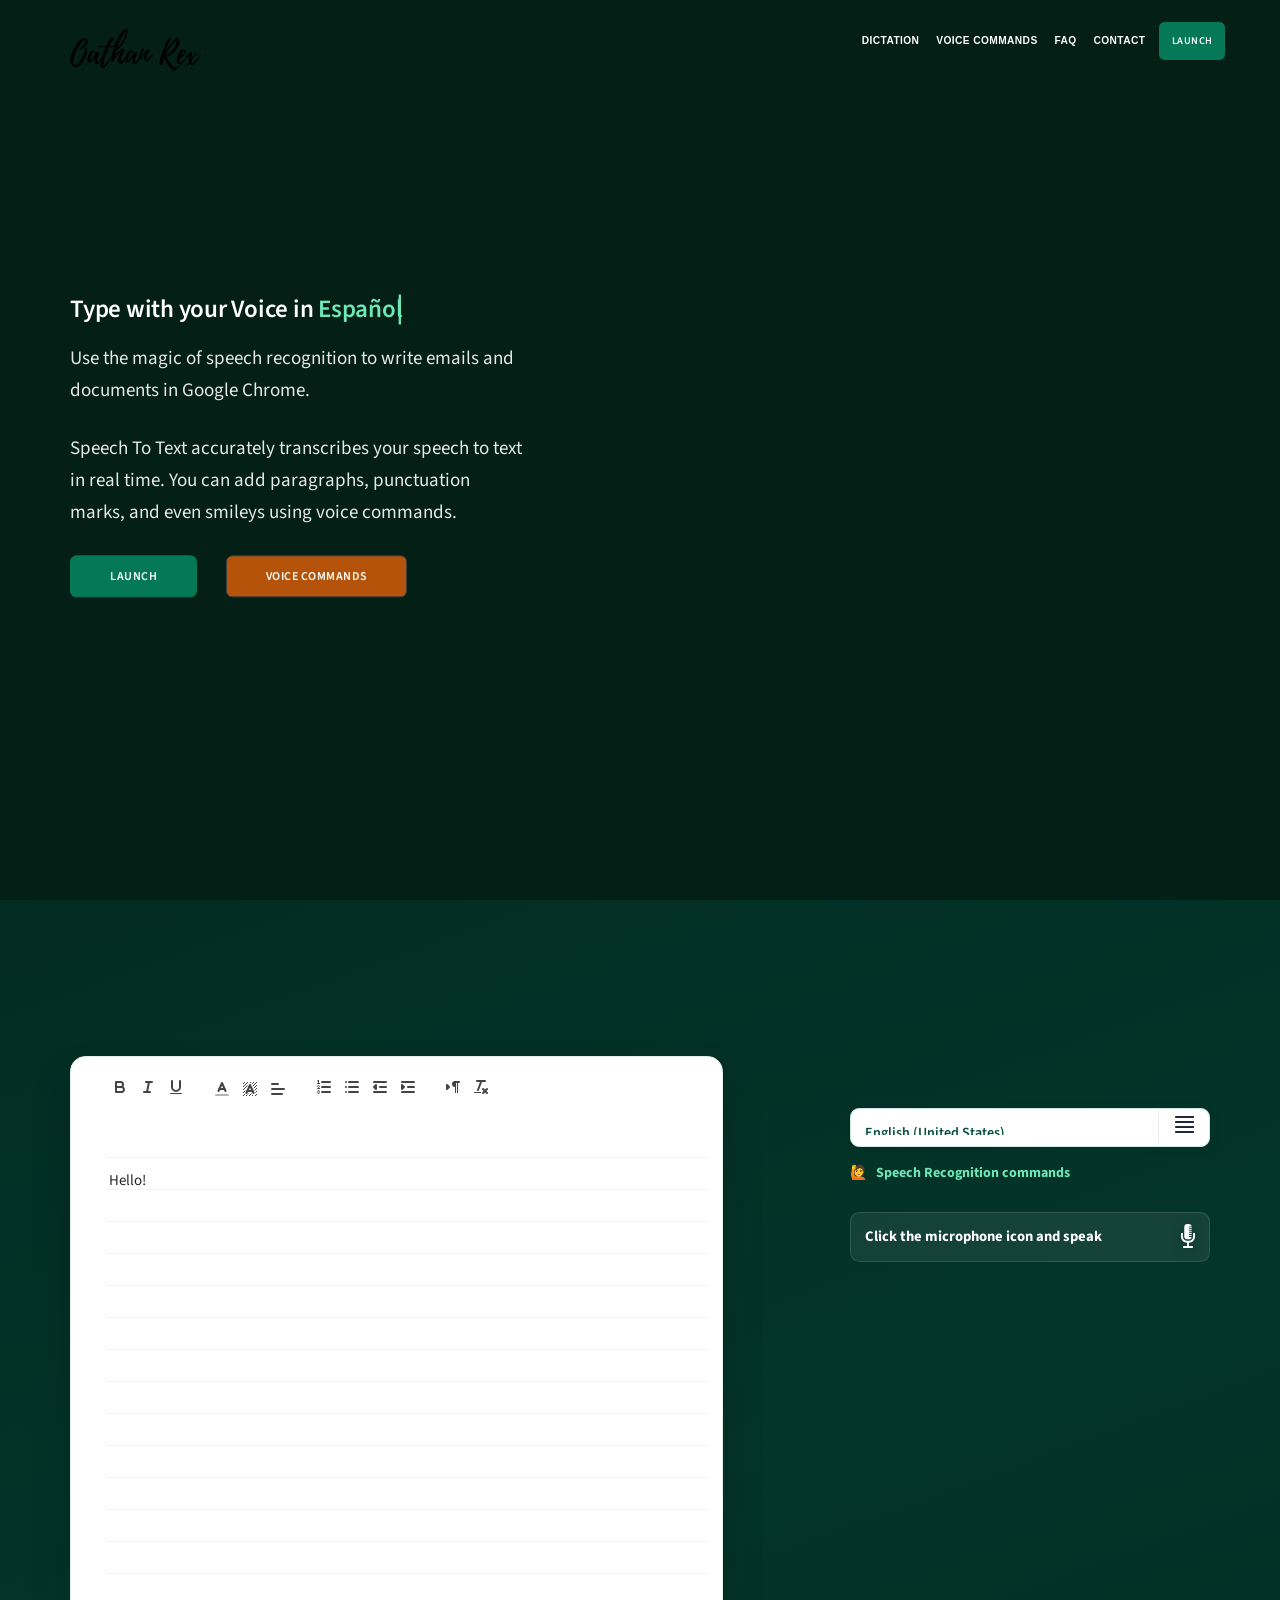
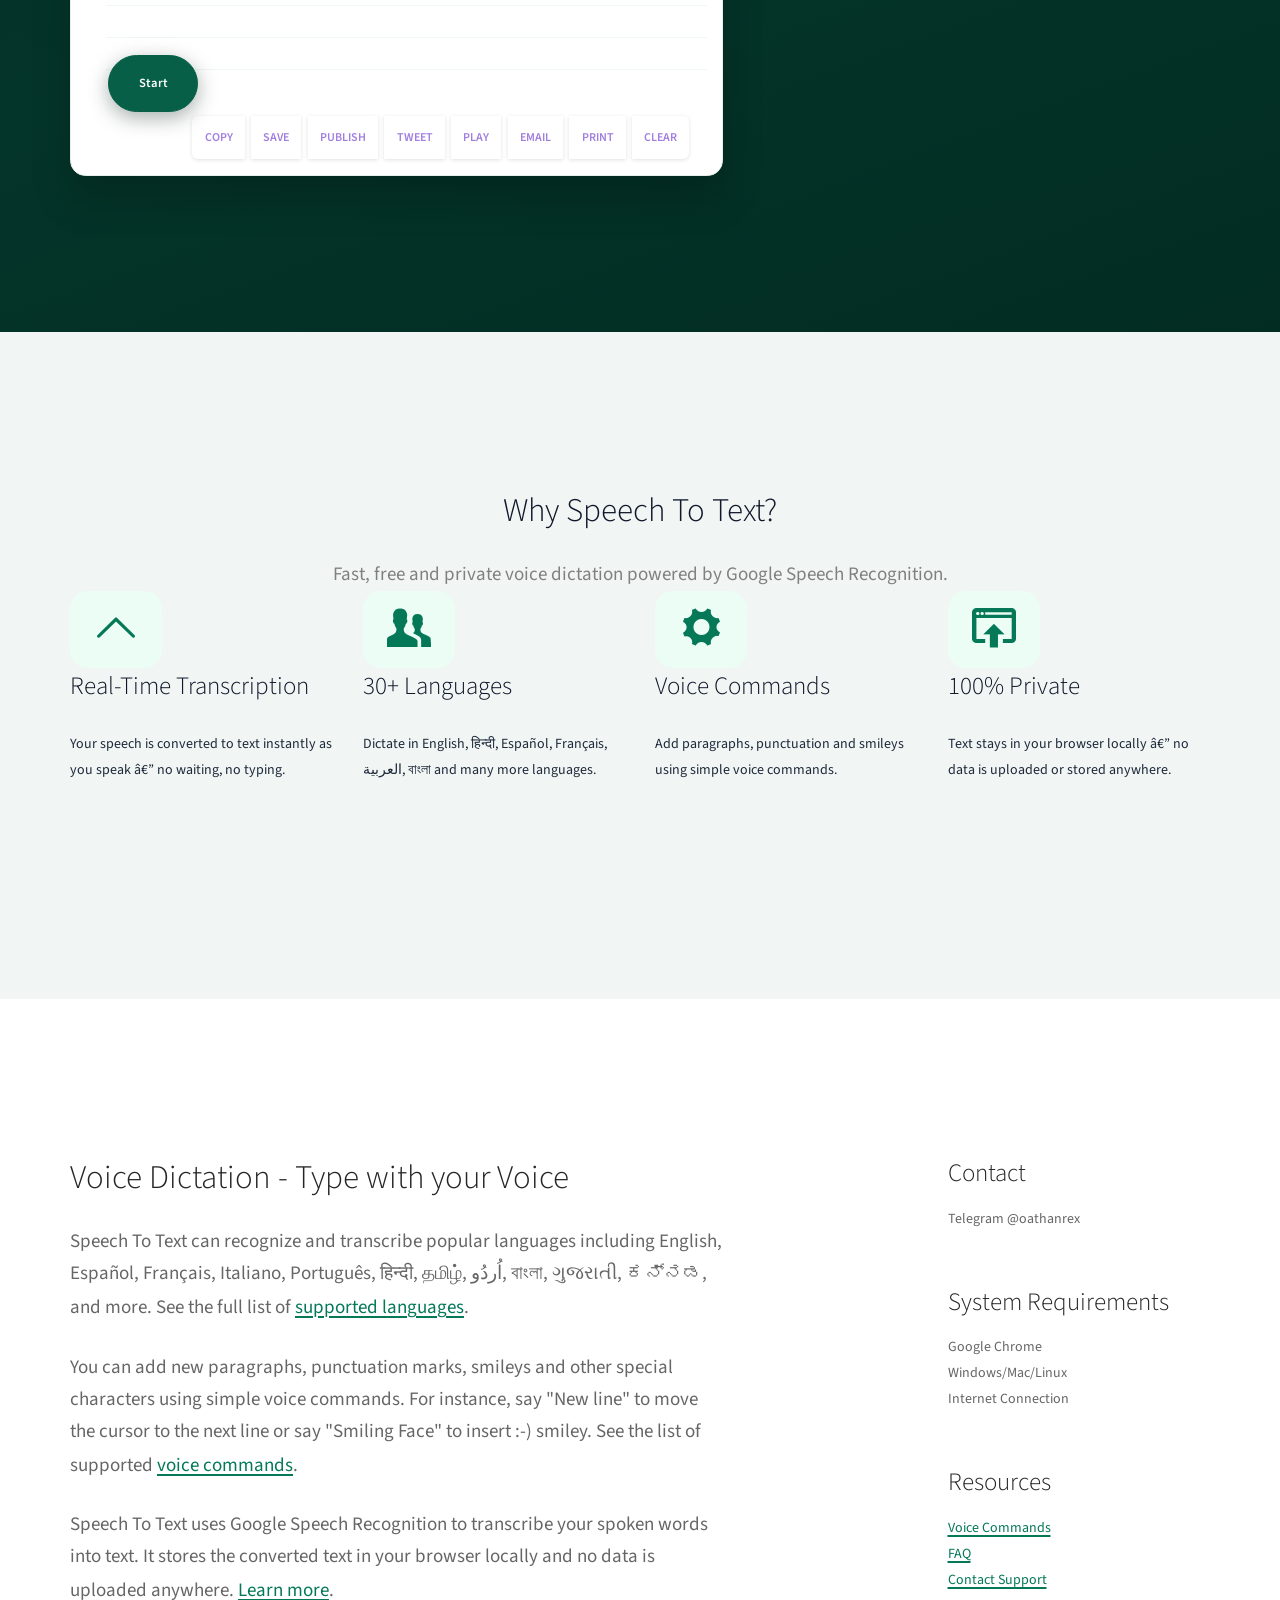
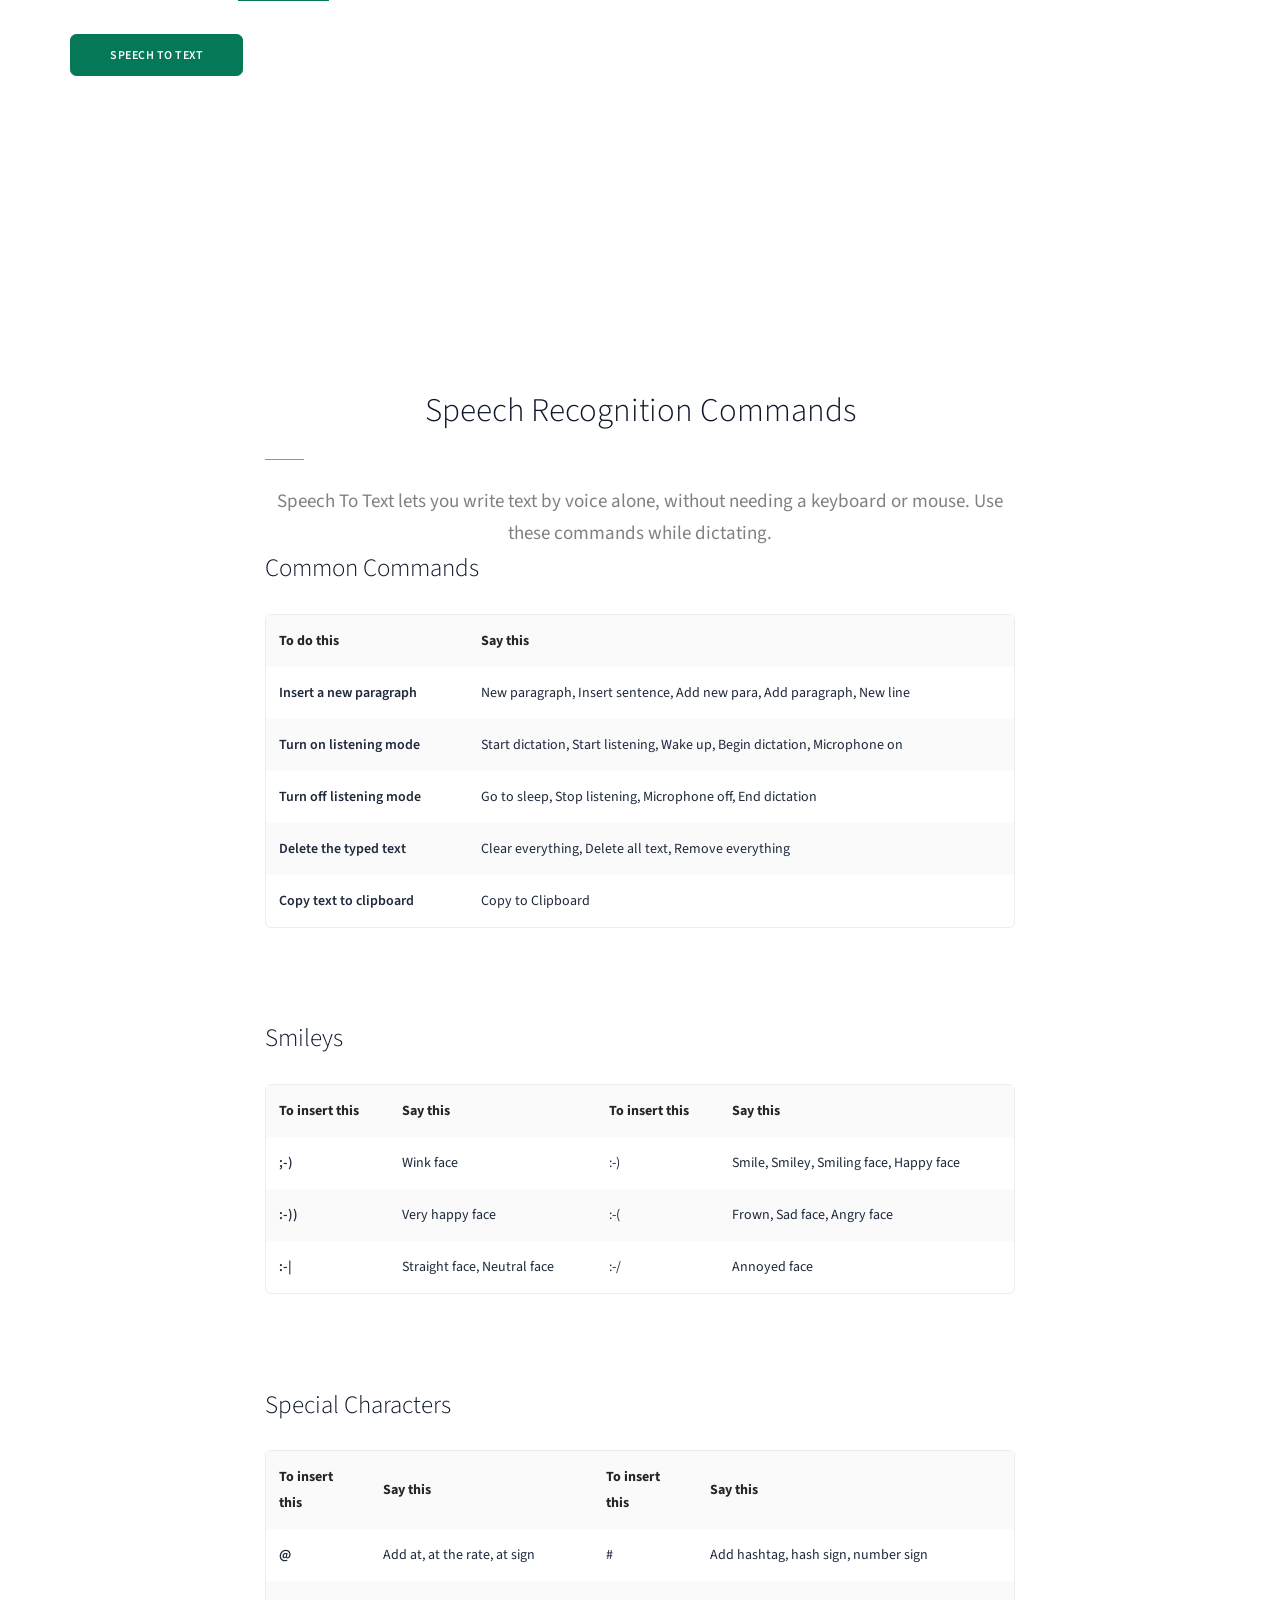
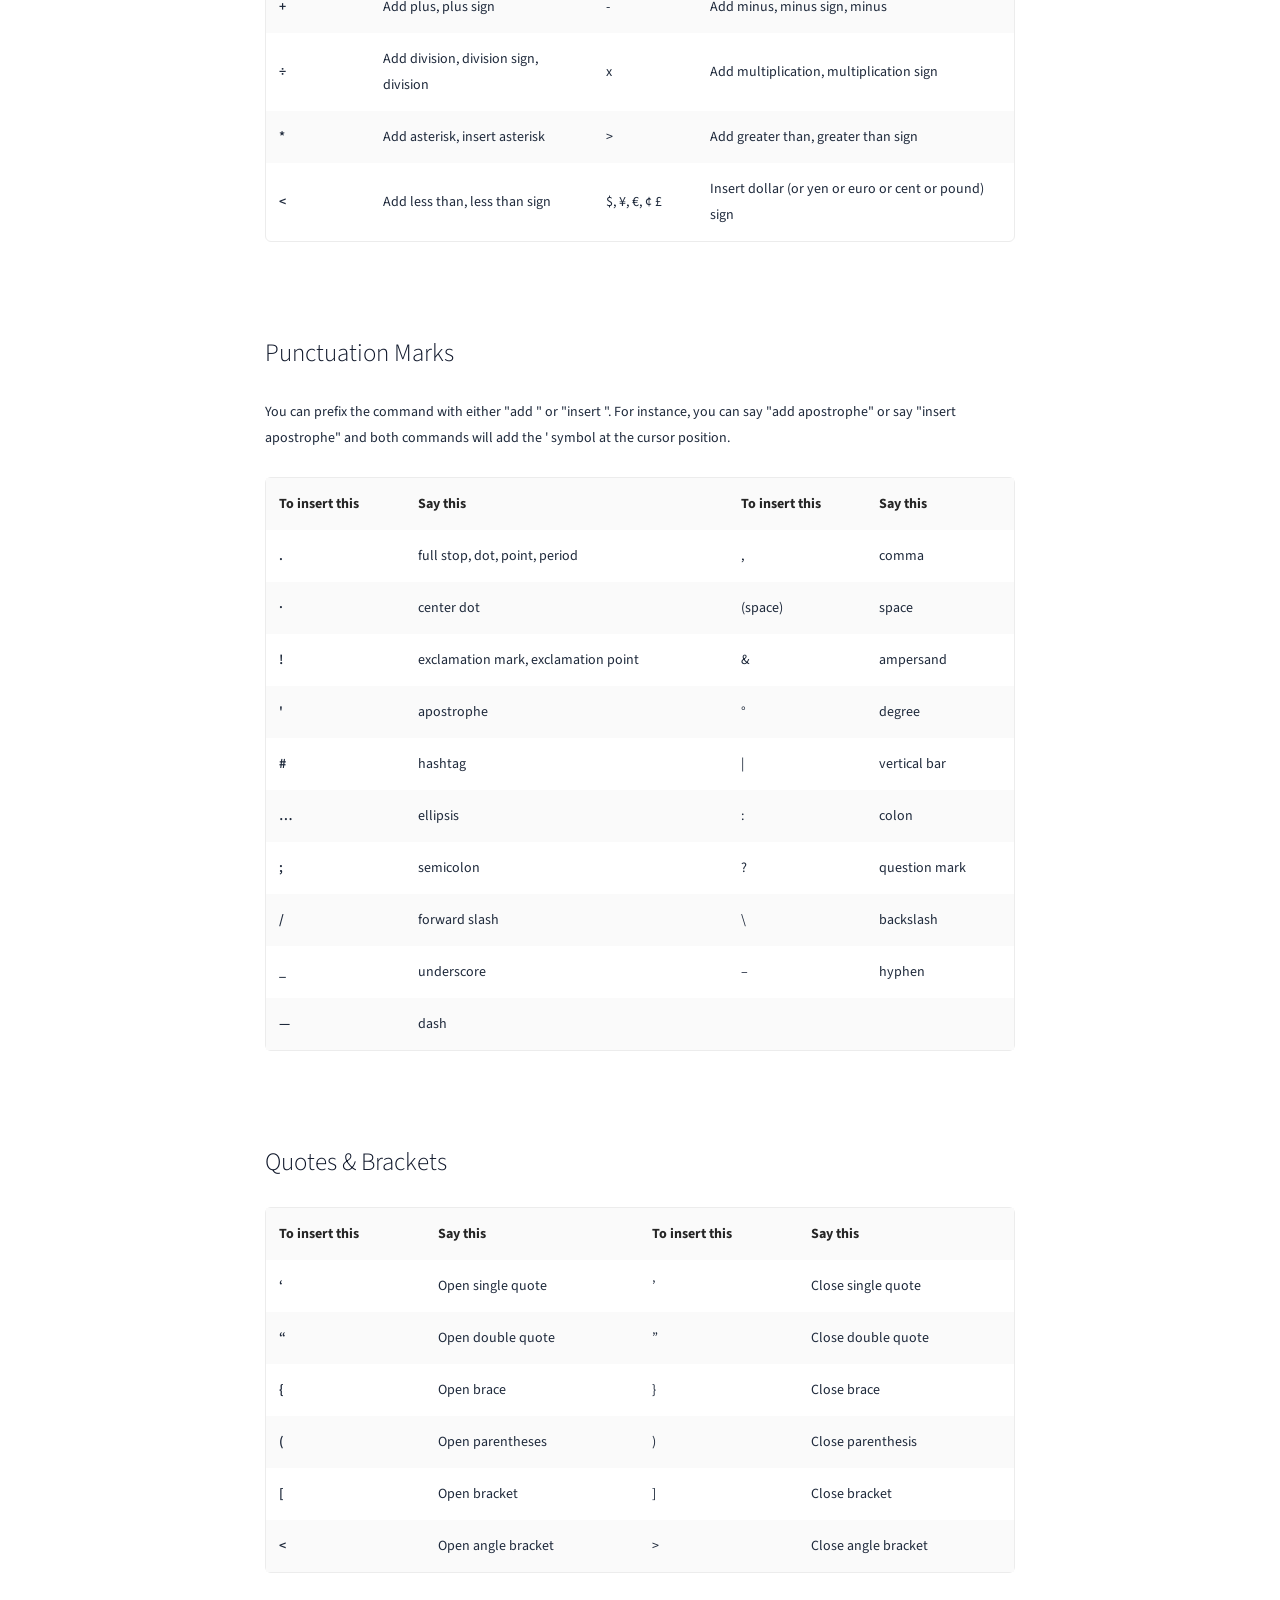
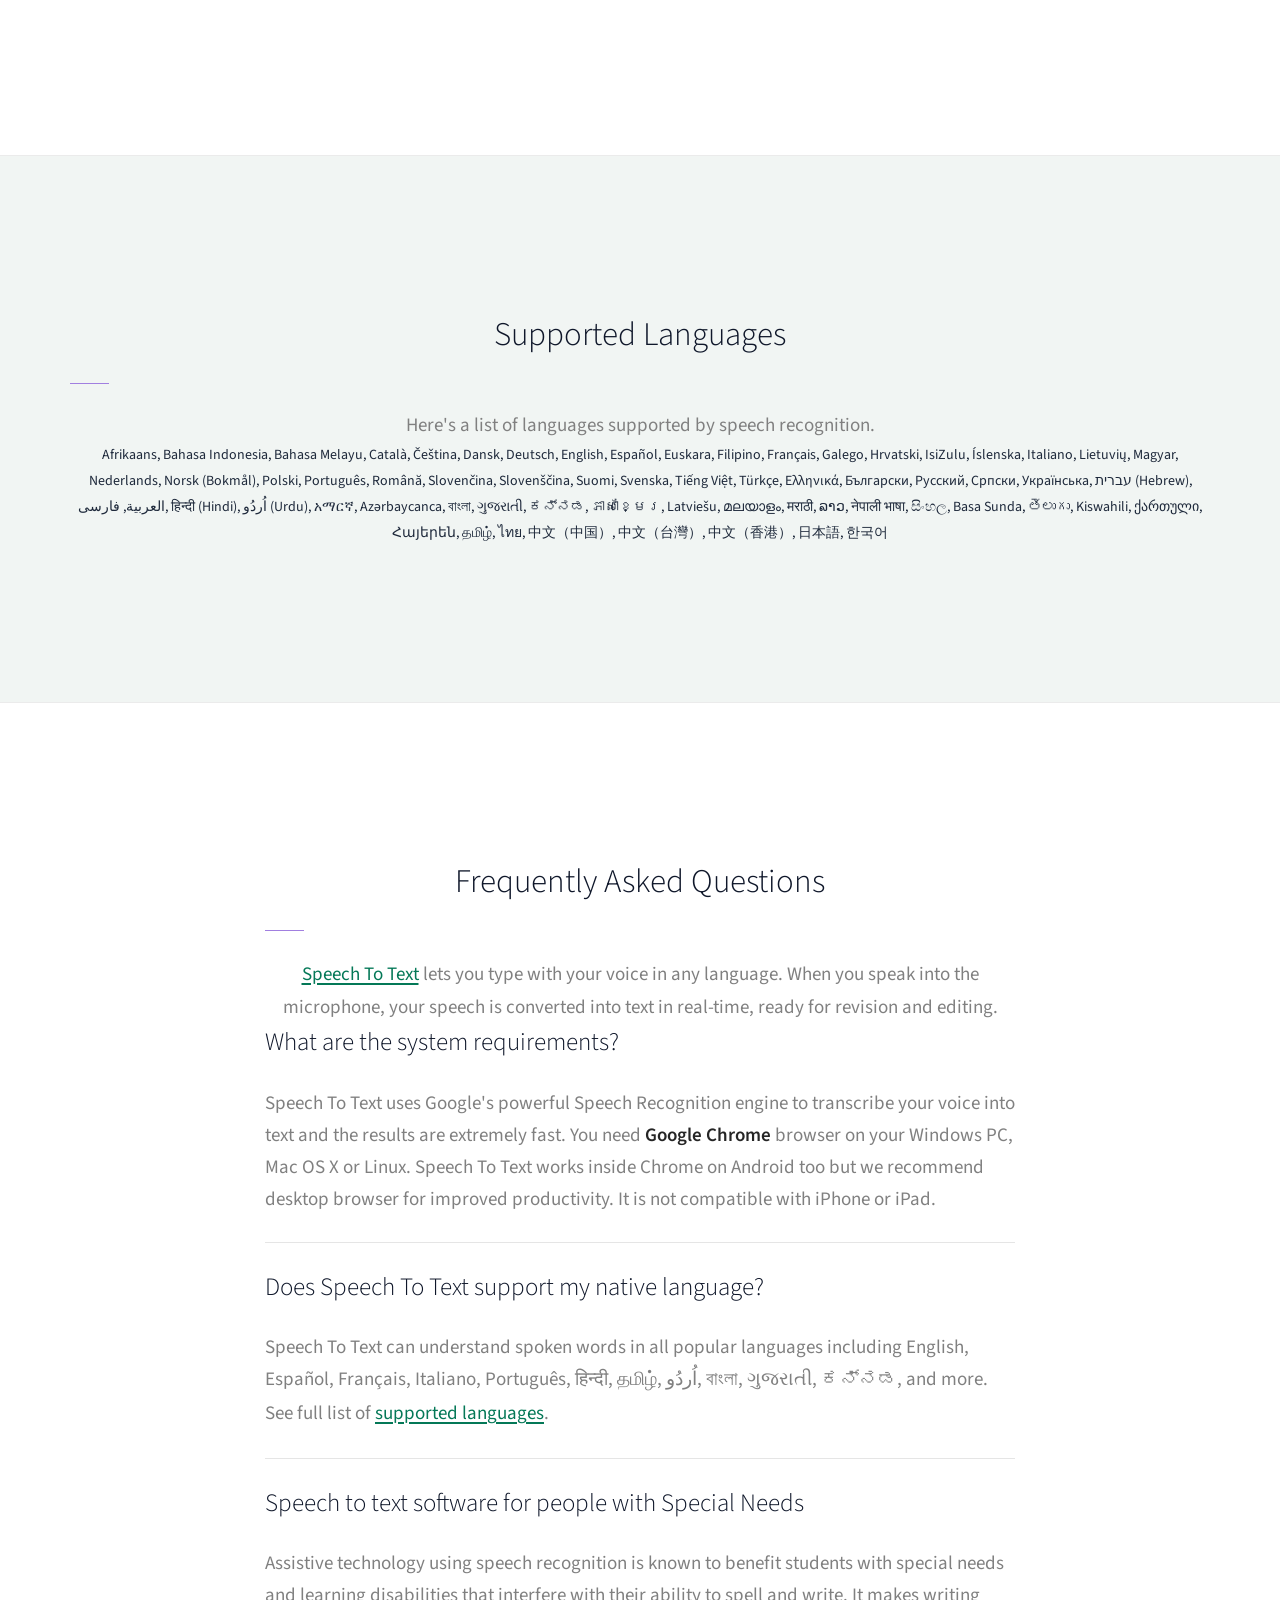
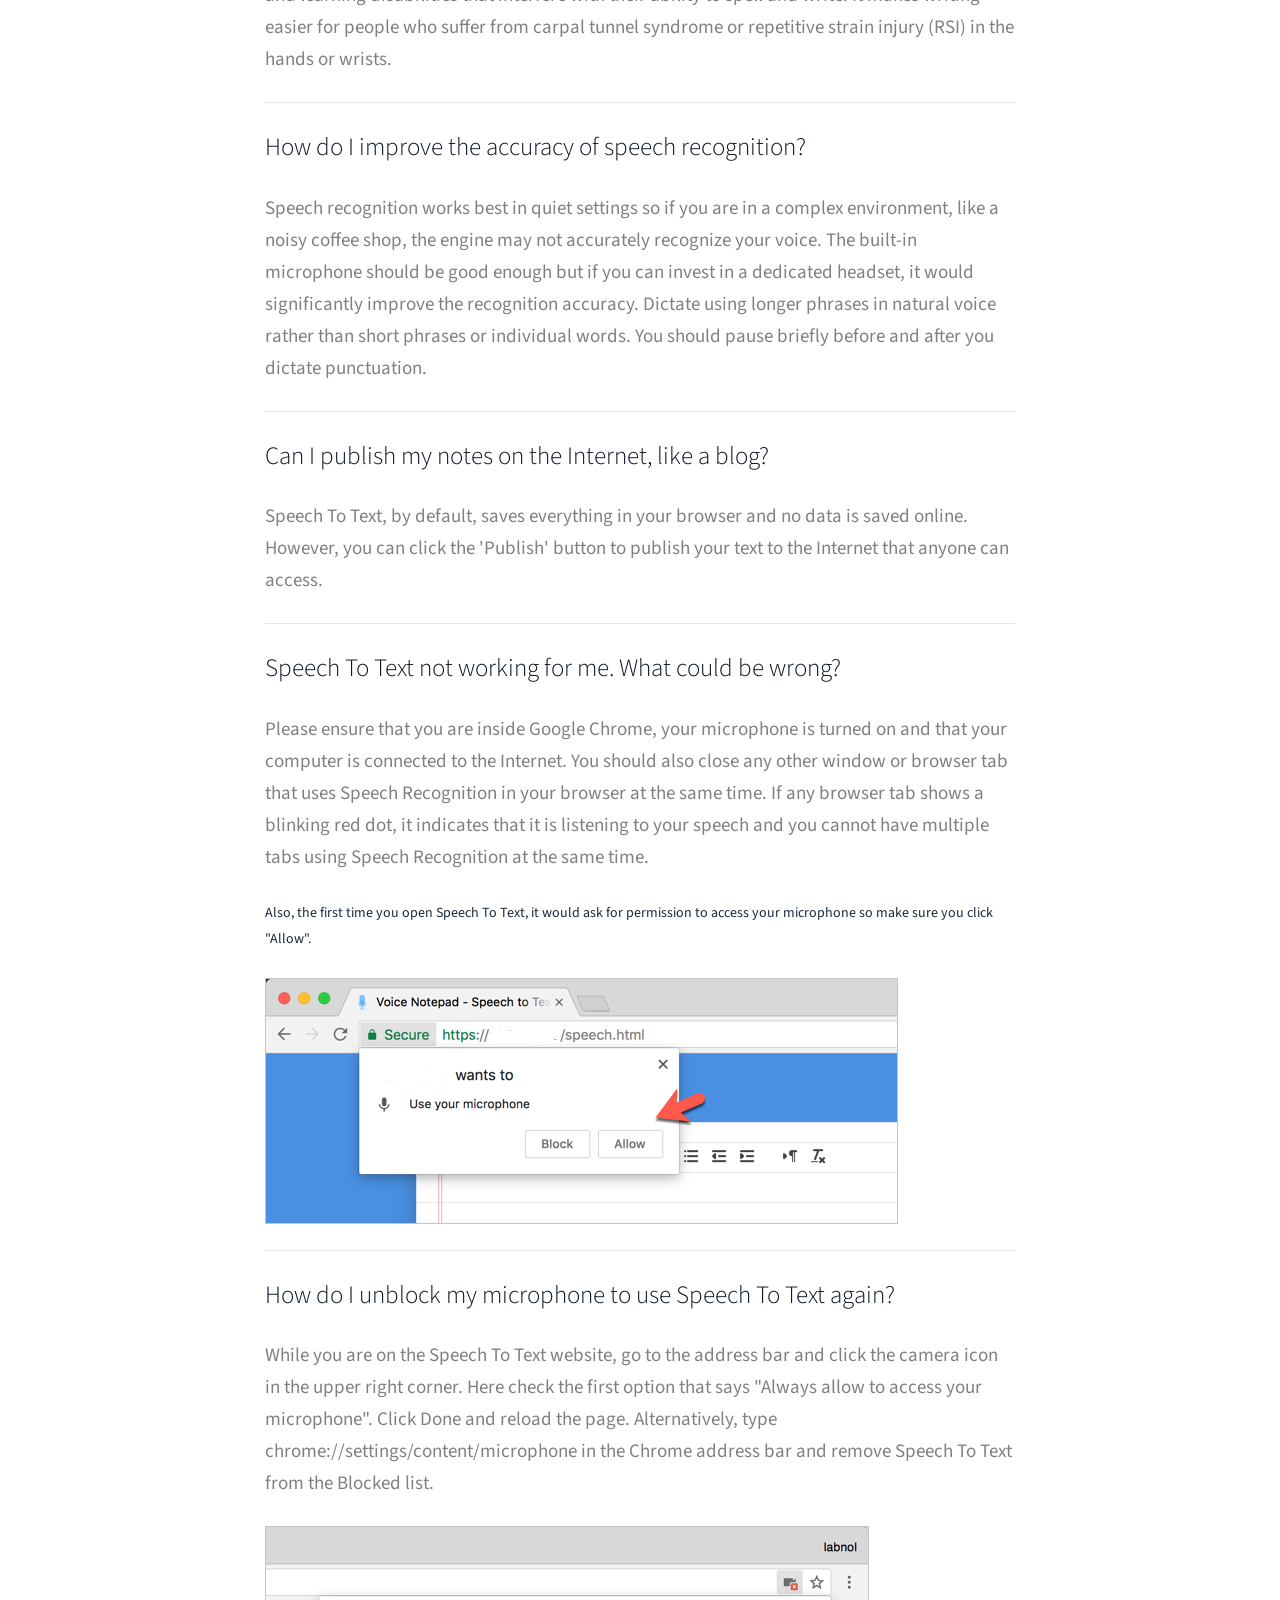
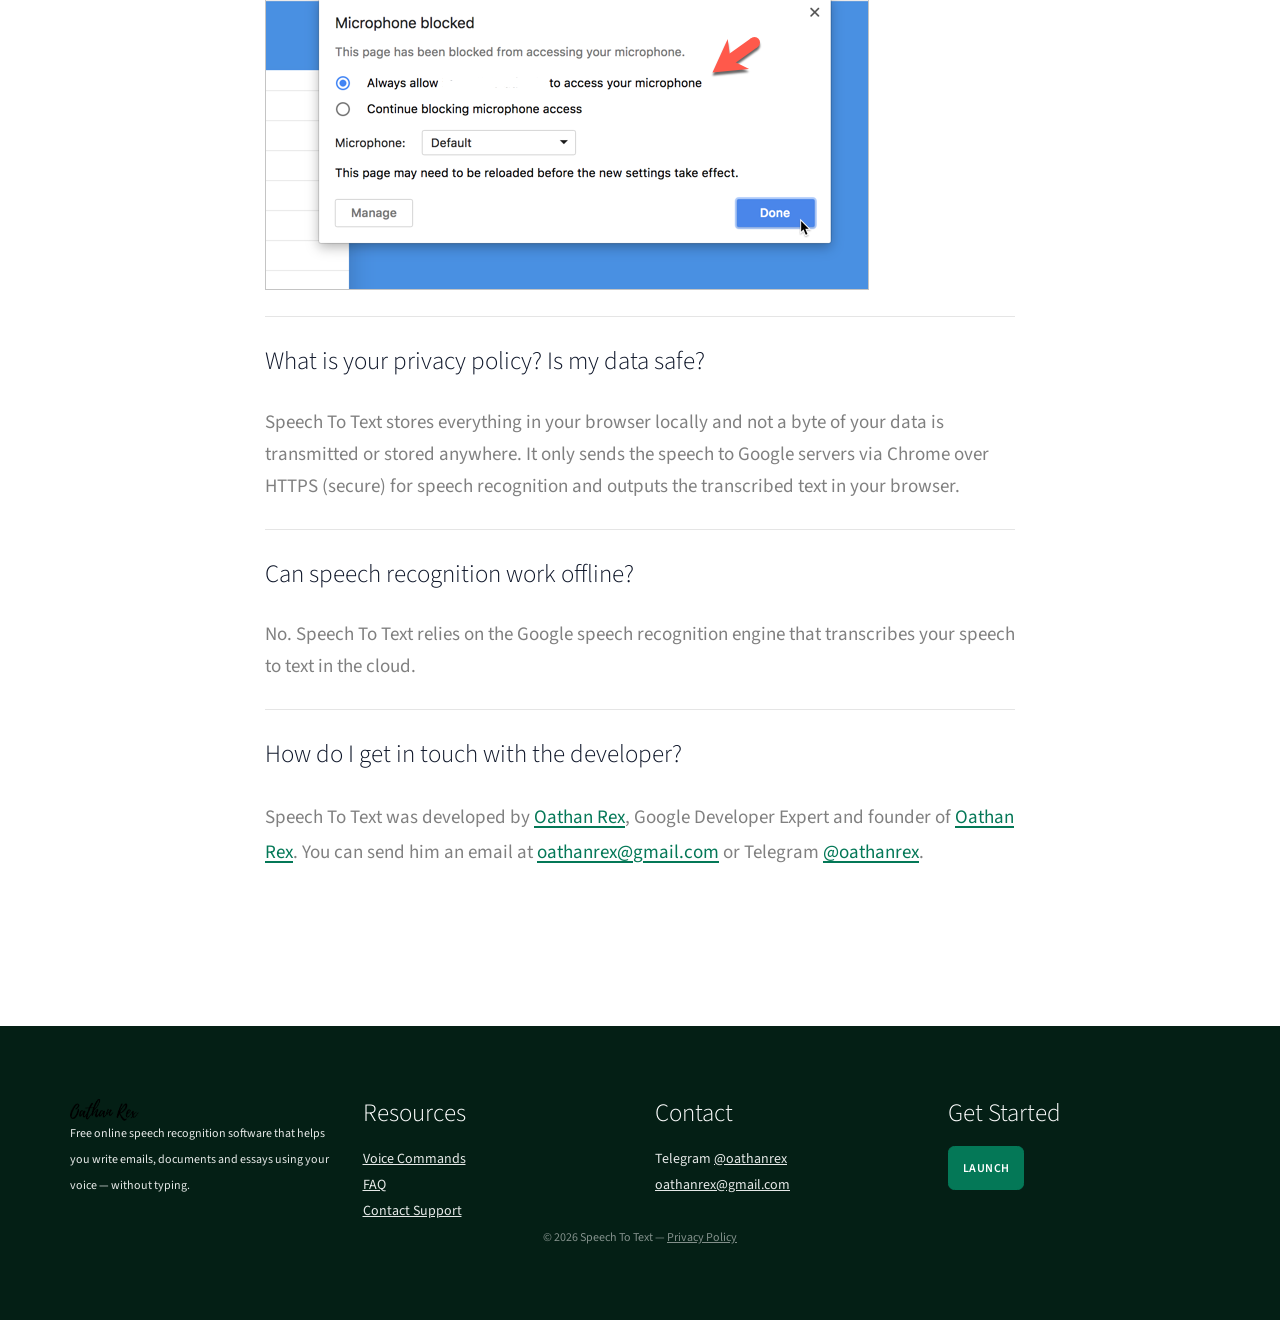
==== commit 62f06349: "Make the loading preloader fail-safe Dismiss the spinner overlay via a plain-JS fallback (window loa" ====
--- a/index.html
+++ b/index.html
@@ -665,6 +665,14 @@
             </div>
         </div>
     </div><a class="back-to-top inner-link" href="#start" aria-label="Back to top" data-scroll-class="100vh:active"><i aria-hidden="true" class="stack-interface stack-up-open-big"></i></a>
+    <script>
+    (function(){
+        function hideLoader(){document.body.classList.add("loaded")}
+        if(document.readyState==="complete"){hideLoader()}
+        else{window.addEventListener("load",hideLoader)}
+        setTimeout(hideLoader,3000)
+    })();
+    </script>
     <link rel="stylesheet" href="css/1598275350397.css">
     <link rel="stylesheet" href="css/custom.css">
     <link href="https://fonts.googleapis.com/css?family=Source+Sans+Pro:300,400,400i,600,700" rel="stylesheet" type="text/css">
